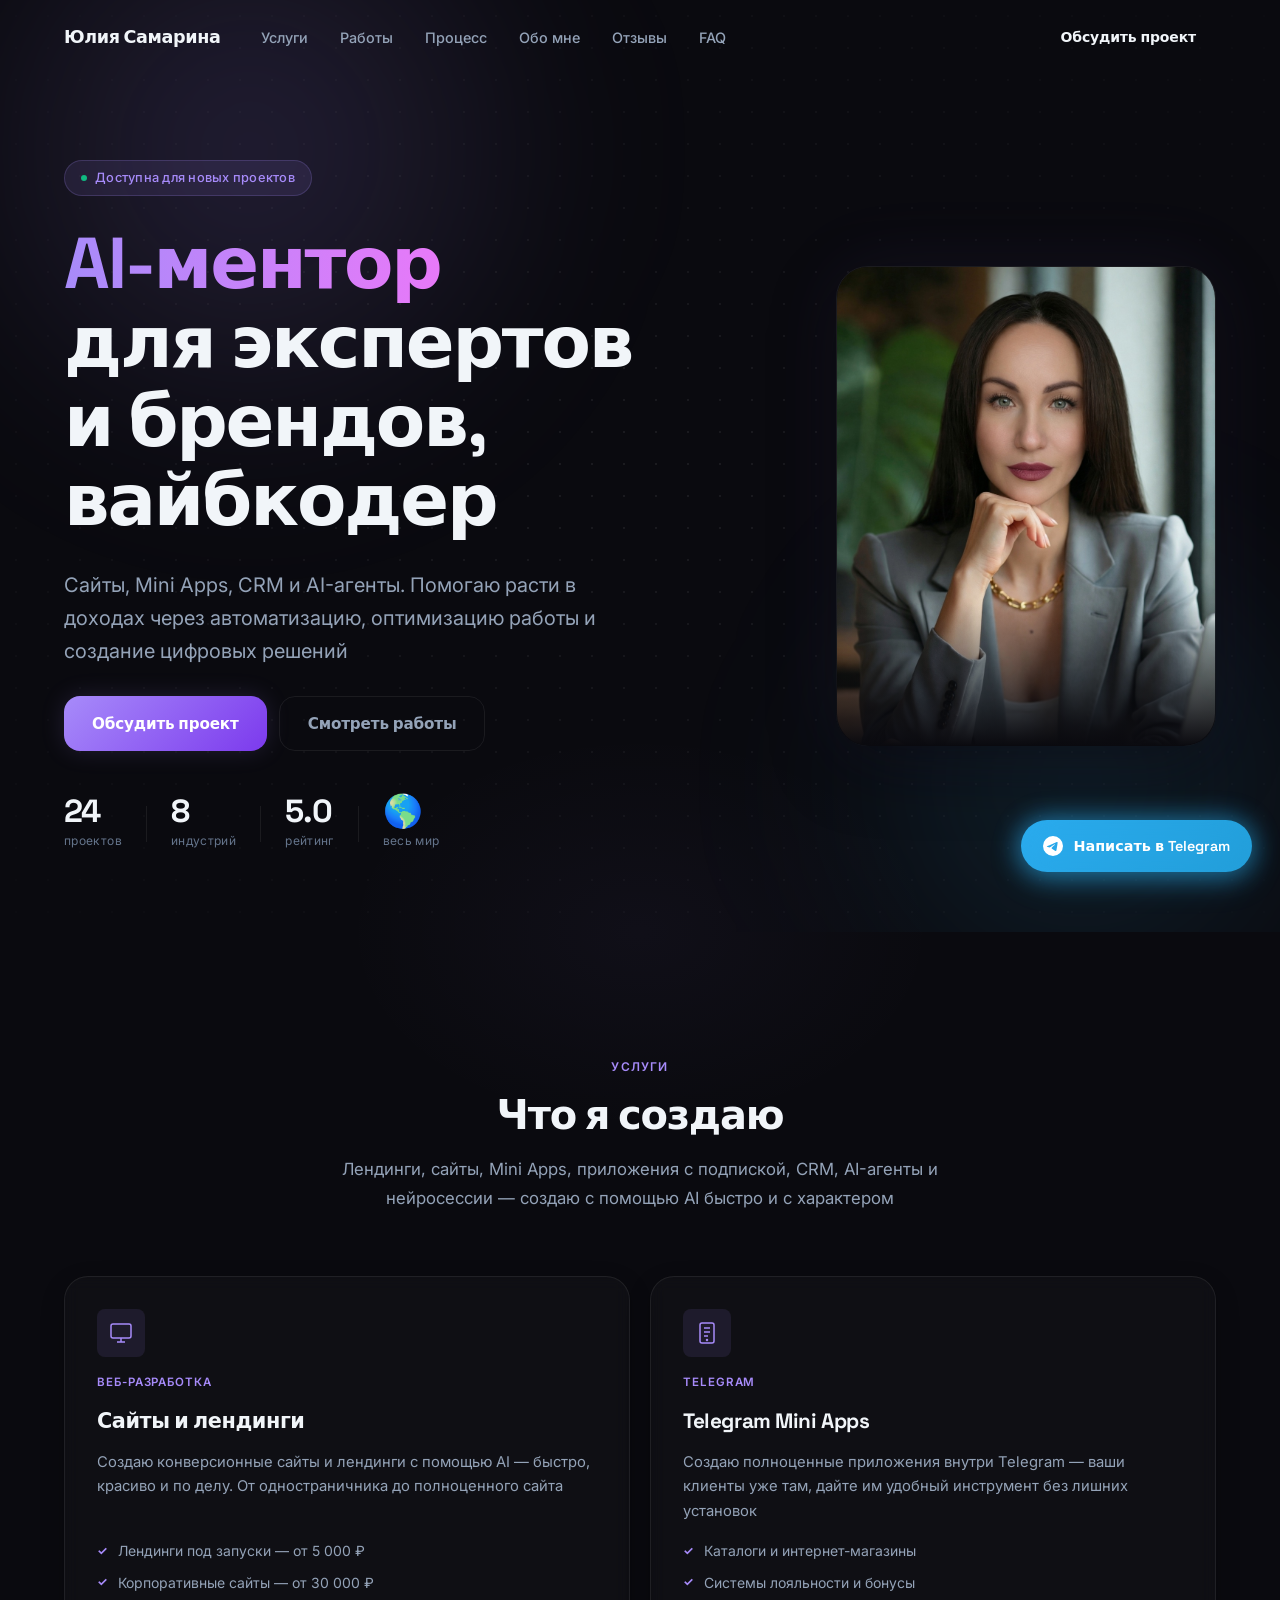
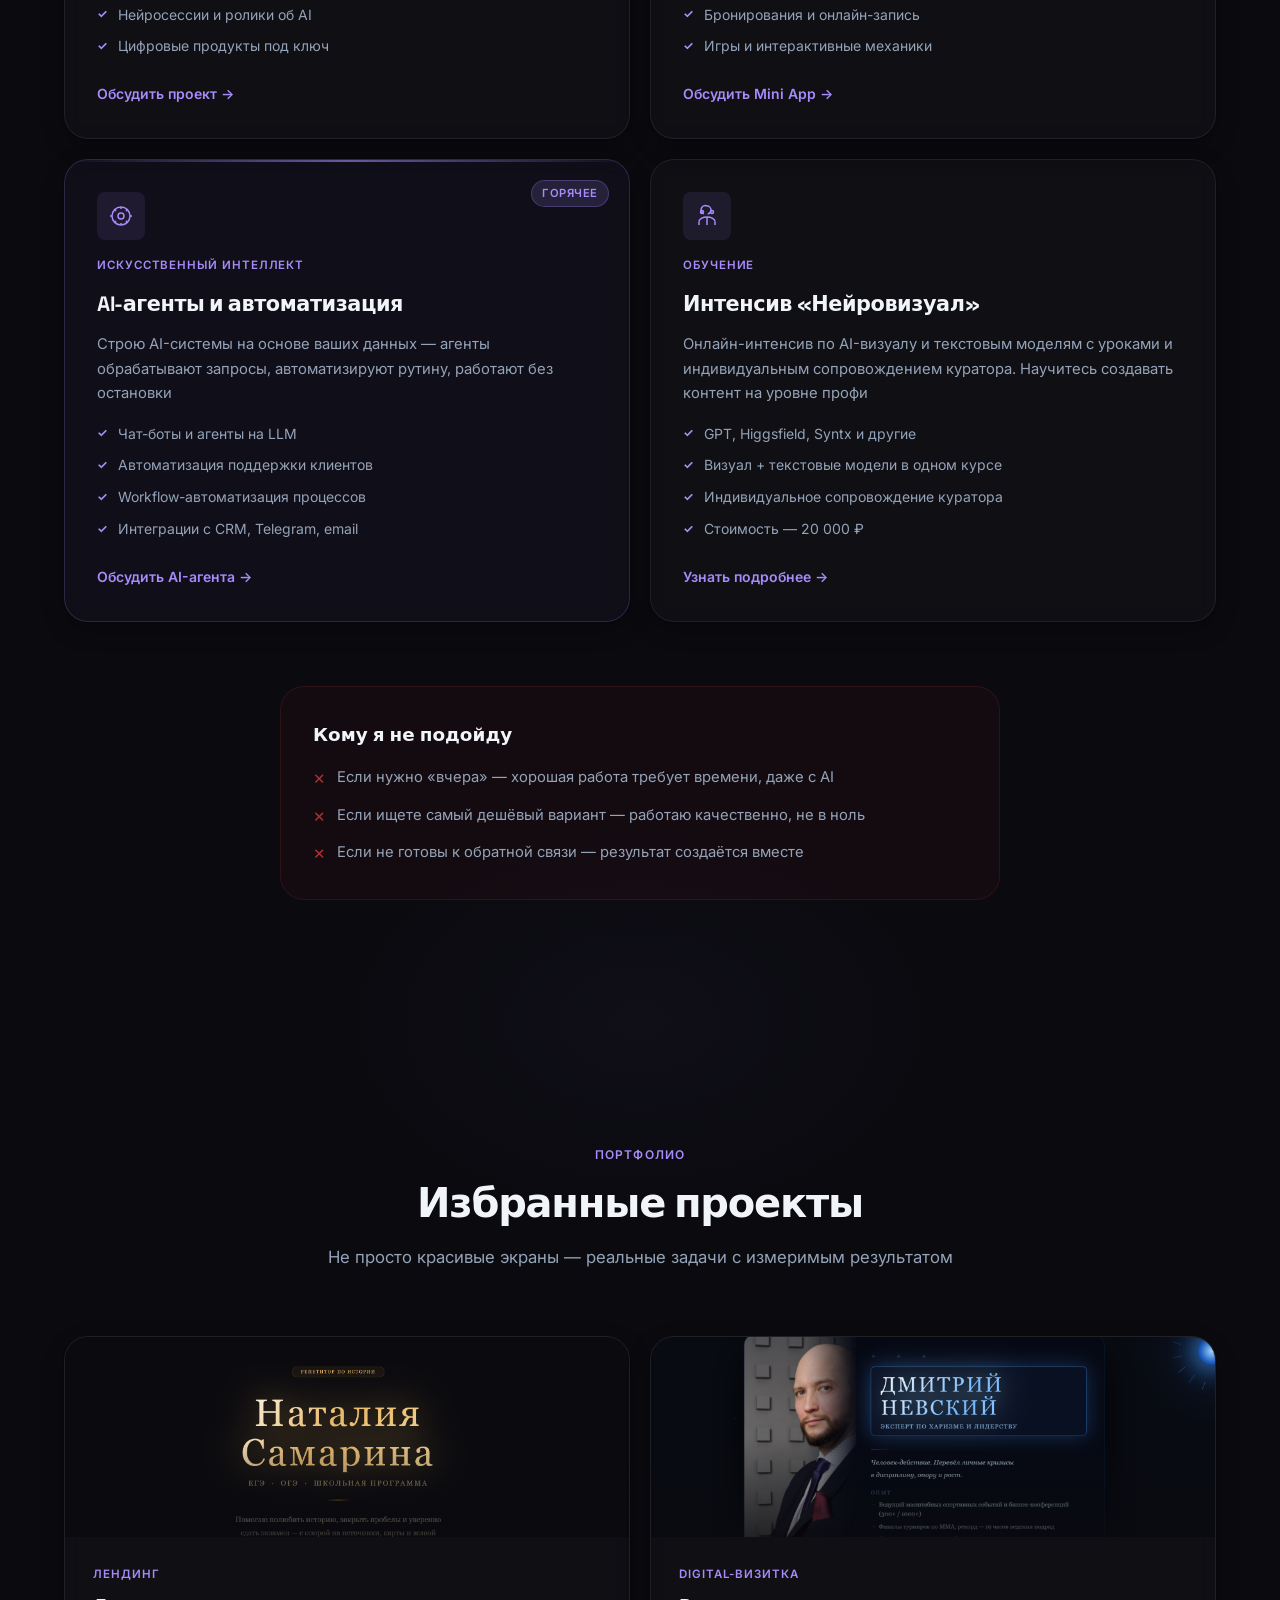
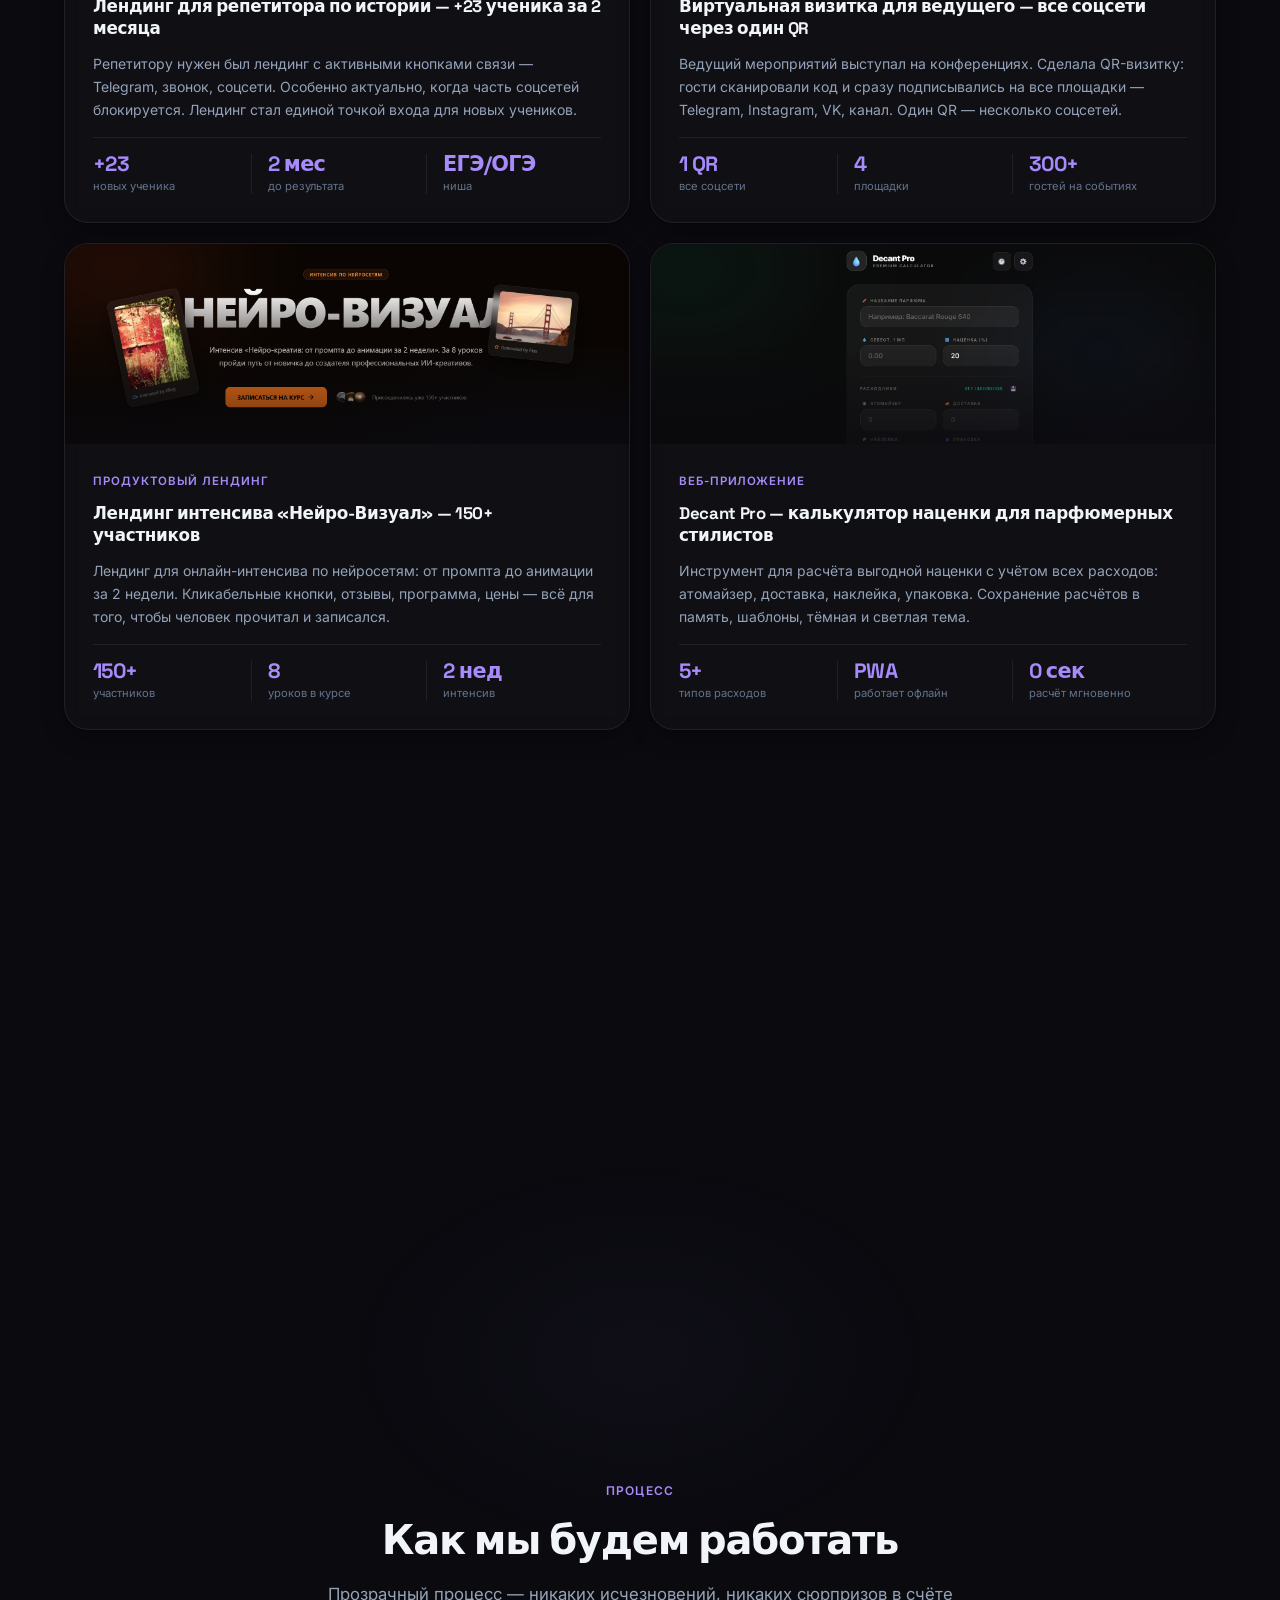
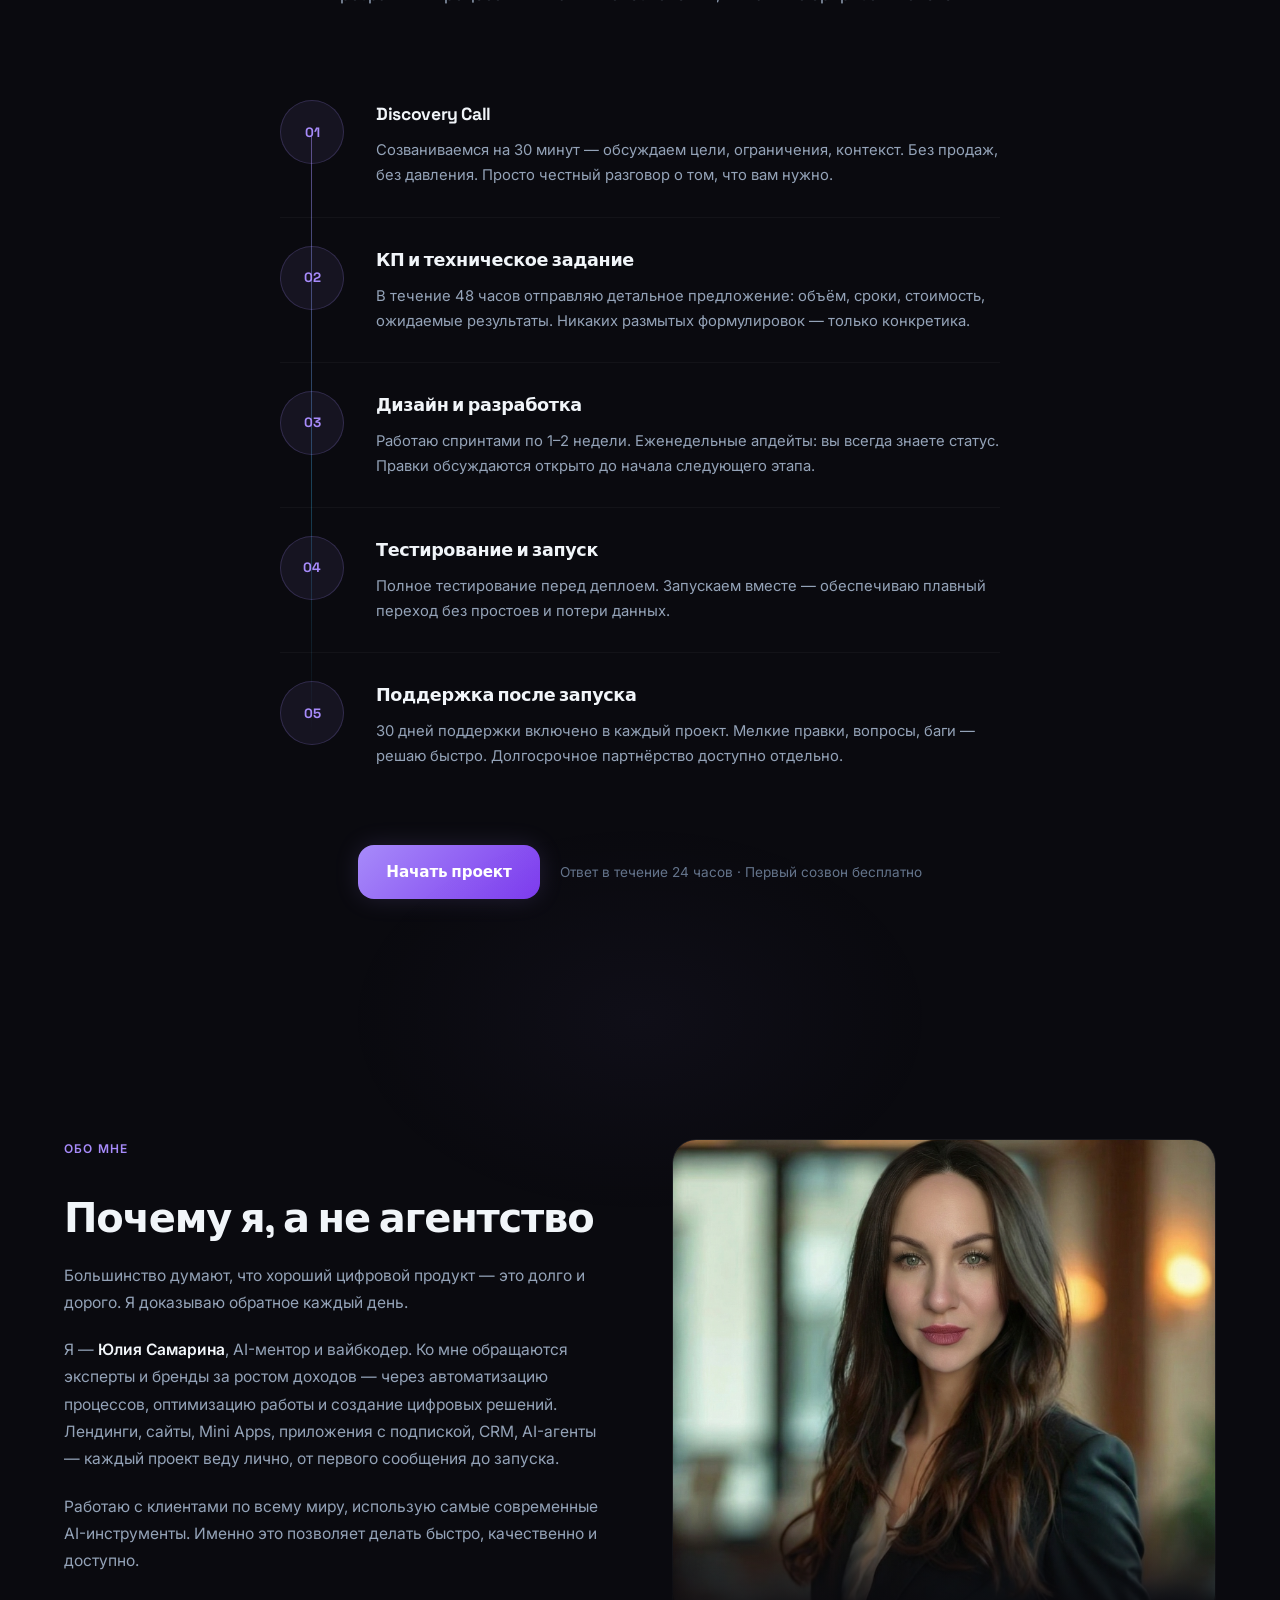
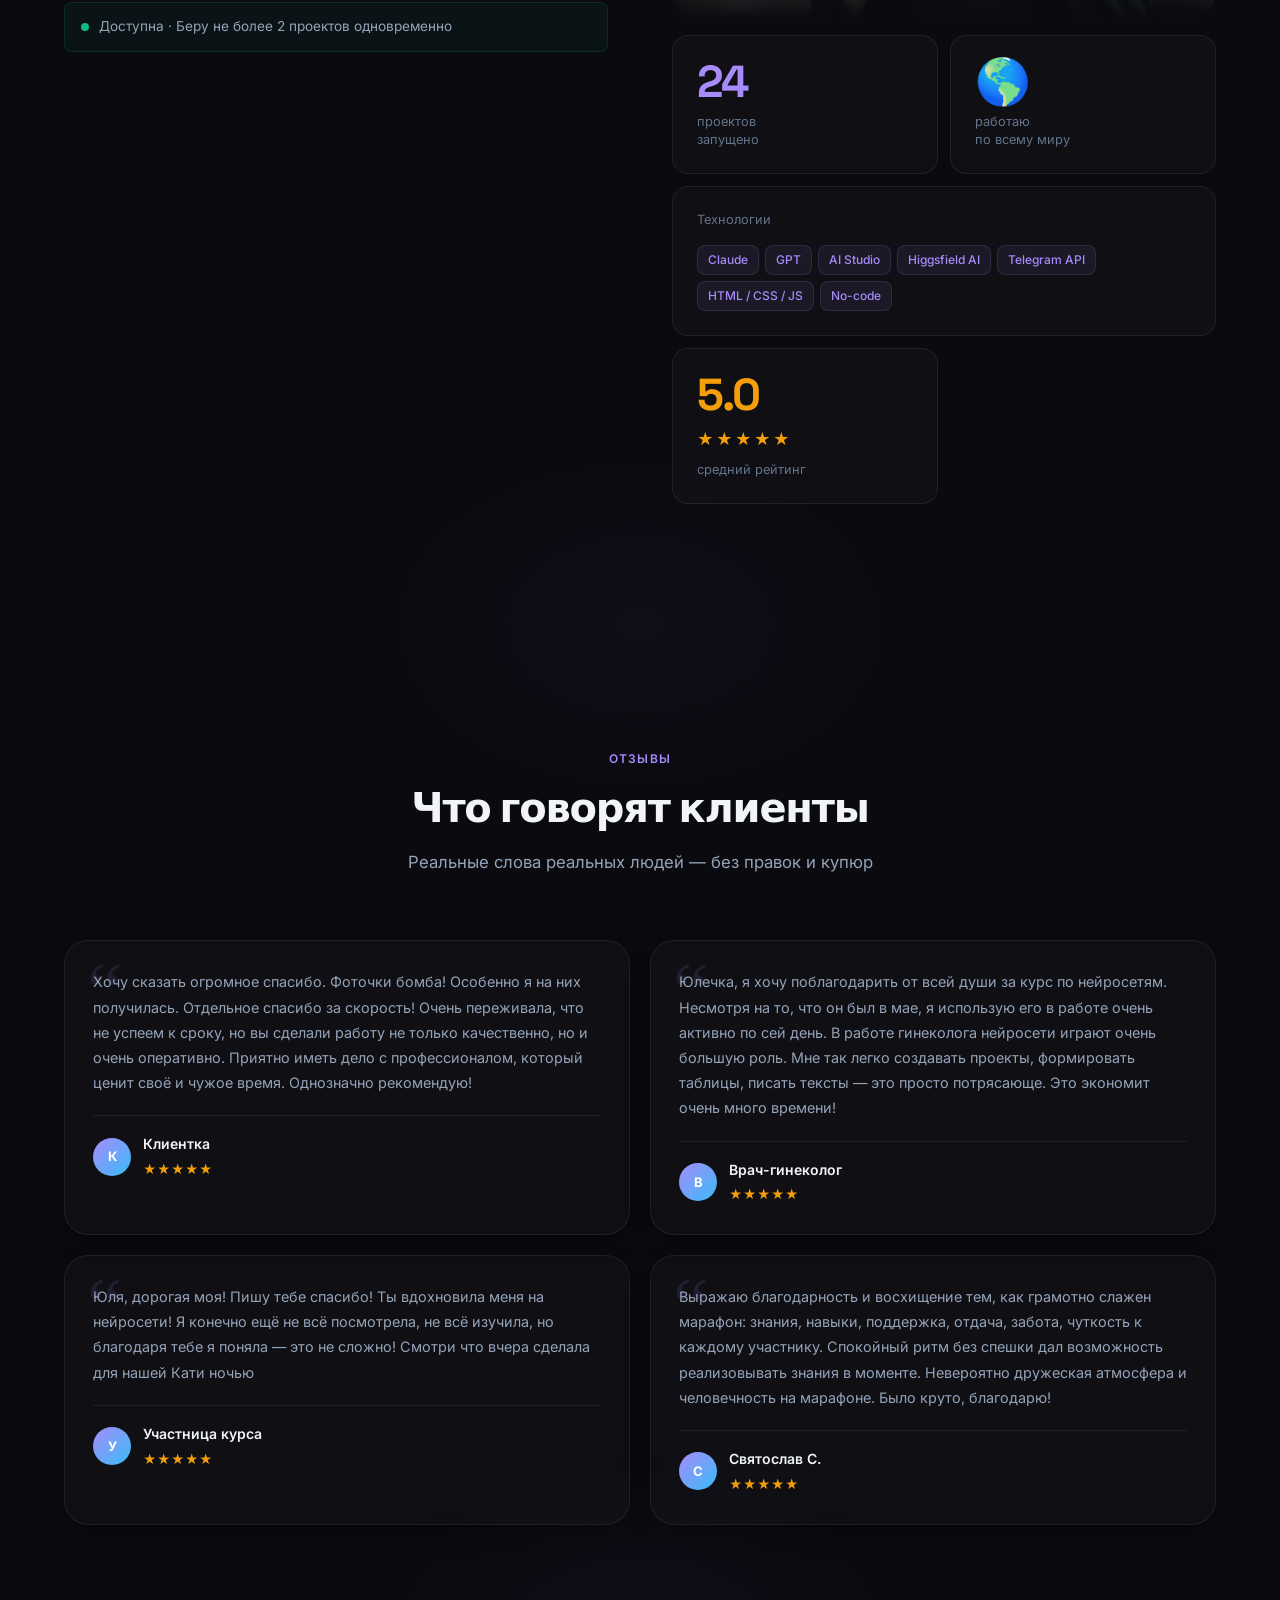
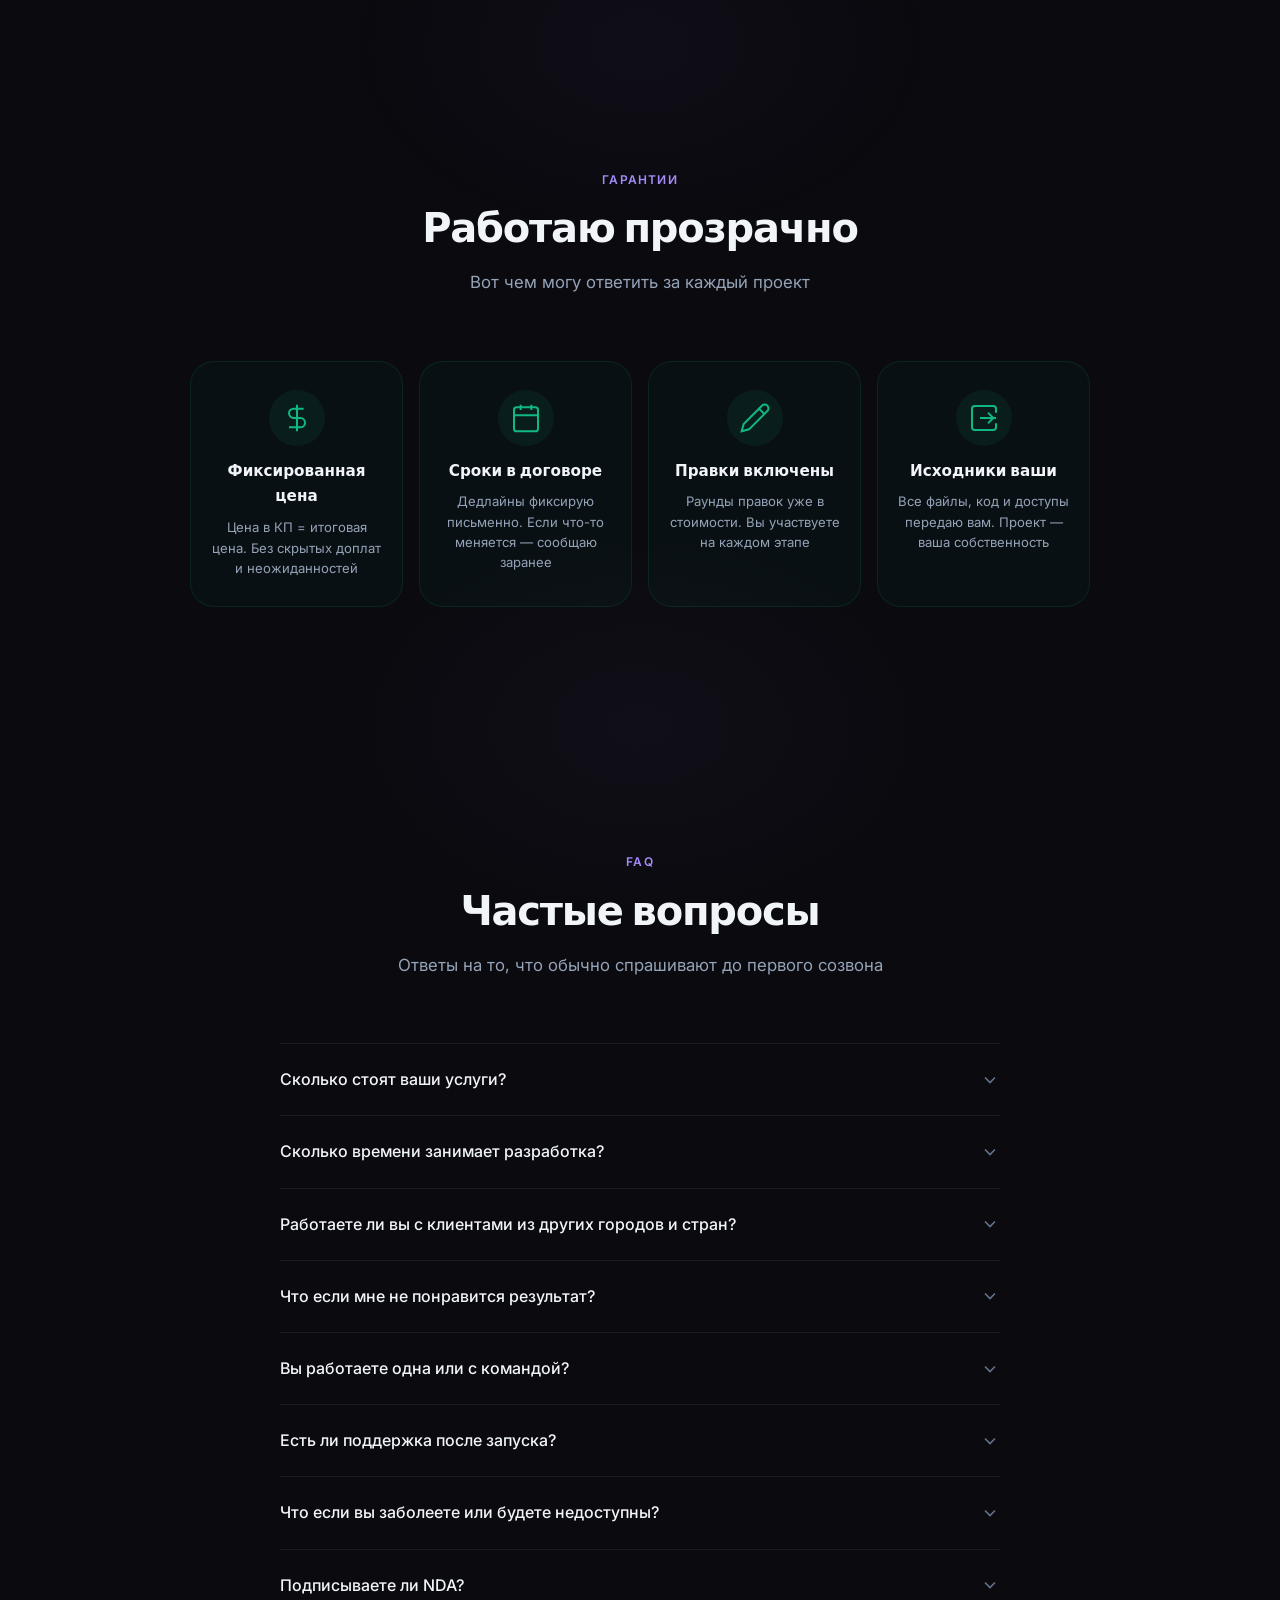
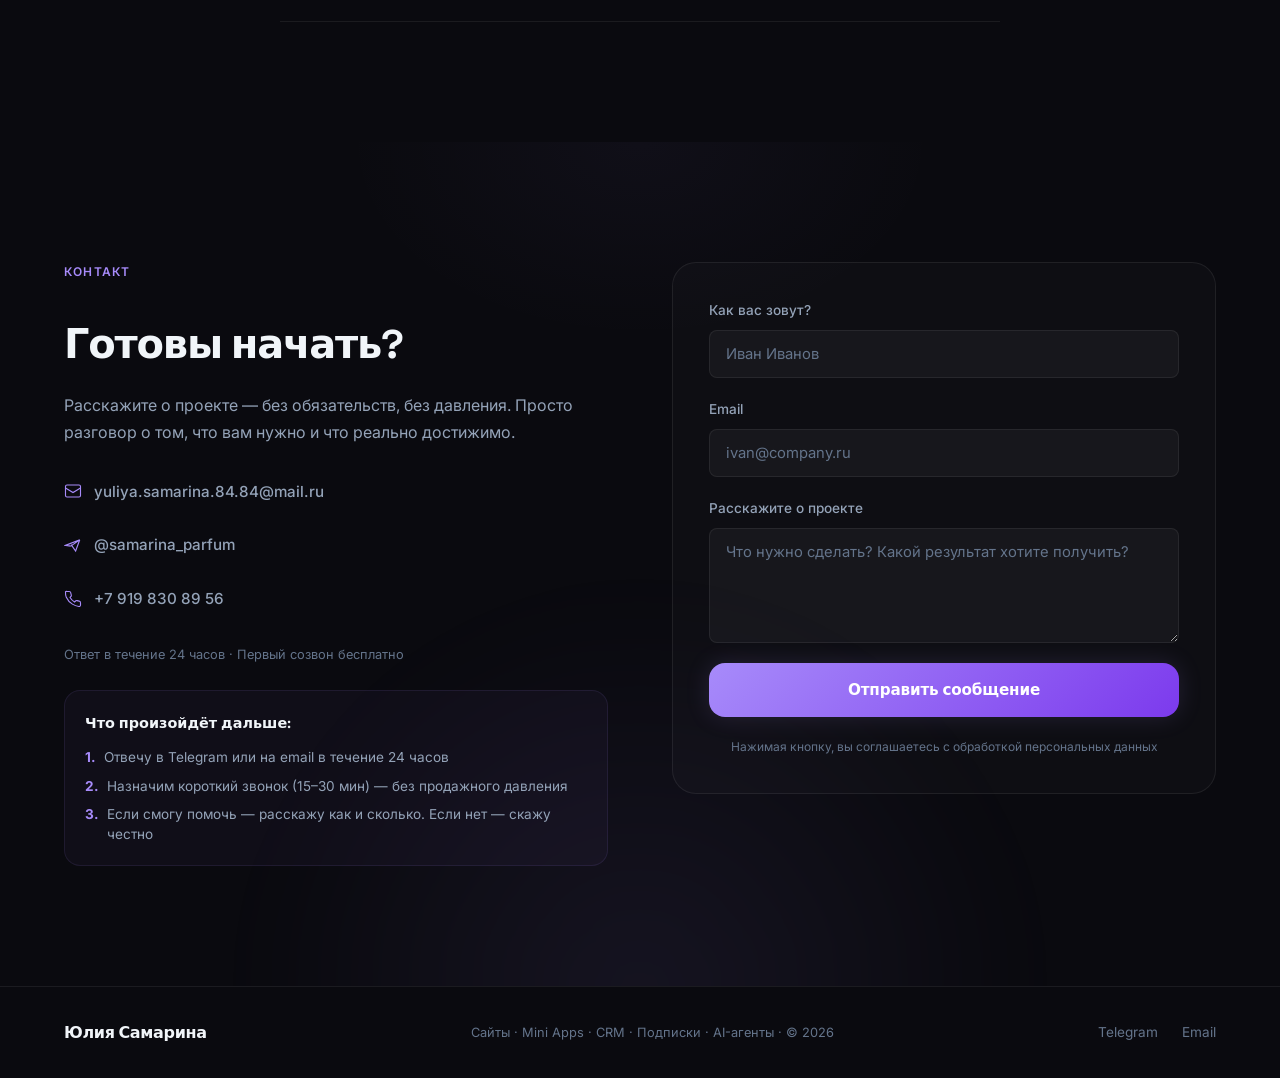
==== index.html @ 9f65e944 "Update tech stack tags: GPT, Higgsfield AI, remove Figma Co-Authored-By: Claude Opus 4.6 <noreply@an" ====
<!DOCTYPE html>
<html lang="ru">
<head>
  <meta charset="UTF-8" />
  <meta name="viewport" content="width=device-width, initial-scale=1.0" />
  <title>Юлия Самарина — AI-ментор для экспертов и брендов | Сайты, Mini Apps, AI-агенты</title>
  <meta name="description" content="AI-ментор для экспертов и брендов, вайбкодер. Лендинги от 5 000 ₽, сайты, Telegram Mini Apps, CRM, AI-агенты. Работаю по всему миру." />

  <!-- Open Graph -->
  <meta property="og:title" content="Юлия Самарина — AI-ментор | Сайты, Mini Apps, AI-агенты" />
  <meta property="og:description" content="Помогаю расти в доходах через автоматизацию, оптимизацию работы и создание цифровых решений. Лендинги от 5 000 ₽." />
  <meta property="og:type" content="website" />
  <meta property="og:locale" content="ru_RU" />
  <meta property="og:image" content="img/hero.jpg" />

  <meta name="theme-color" content="#0A0A0F" />
  <link rel="icon" href="data:image/svg+xml,<svg xmlns='http://www.w3.org/2000/svg' viewBox='0 0 100 100'><text y='.9em' font-size='90'>&#x2B50;</text></svg>" />

  <!-- Fonts -->
  <link rel="preconnect" href="https://fonts.googleapis.com" />
  <link rel="preconnect" href="https://fonts.gstatic.com" crossorigin />
  <link href="https://fonts.googleapis.com/css2?family=Space+Grotesk:wght@400;500;600;700&family=Inter:ital,wght@0,400;0,500;0,600;1,400&display=swap" rel="stylesheet" />

  <!-- FAQ Schema.org -->
  <script type="application/ld+json">
  {
    "@context": "https://schema.org",
    "@type": "FAQPage",
    "mainEntity": [
      {
        "@type": "Question",
        "name": "Сколько стоят ваши услуги?",
        "acceptedAnswer": {
          "@type": "Answer",
          "text": "Лендинги — от 5 000 ₽, сайты — от 30 000 ₽, Telegram Mini Apps — от 40 000 ₽, AI-агенты — от 20 000 ₽. После первого созвона составляю точное КП. Предоплата 50%, остаток при сдаче проекта."
        }
      },
      {
        "@type": "Question",
        "name": "Сколько времени занимает разработка?",
        "acceptedAnswer": {
          "@type": "Answer",
          "text": "Лендинги — 5–9 дней, Telegram Mini Apps — 4–6 недель, AI-агенты — 7–20 дней. Сроки фиксирую в КП и придерживаюсь их."
        }
      },
      {
        "@type": "Question",
        "name": "Работаете ли вы с клиентами из других городов и стран?",
        "acceptedAnswer": {
          "@type": "Answer",
          "text": "Да, работаю полностью удалённо. Среди клиентов — компании из России, Казахстана, ОАЭ и Европы."
        }
      }
    ]
  }
  </script>

<style>
/* ============================================================
   LANDING PAGE — Dark AI Theme (Single-file build)
   ============================================================ */

/* ==================== VARIABLES ==================== */
:root {
  --bg:             #0A0A0F;
  --surface:        #0f1117;
  --surface-2:      #161b27;
  --surface-3:      #1c2333;
  --border:         rgba(255, 255, 255, 0.07);
  --border-accent:  rgba(167, 139, 250, 0.25);

  --accent:         #A78BFA;
  --accent-2:       #38BDF8;
  --accent-glow:    rgba(167, 139, 250, 0.15);
  --accent-2-glow:  rgba(56, 189, 248, 0.12);

  --text:           #F1F5F9;
  --text-muted:     #94A3B8;
  --text-dim:       #64748B;

  --success:        #10B981;
  --warning:        #F59E0B;
  --danger:         #EF4444;

  --radius-sm:      8px;
  --radius:         16px;
  --radius-lg:      24px;
  --radius-xl:      32px;

  --shadow-card:    0 1px 3px rgba(0,0,0,0.3), 0 8px 24px rgba(0,0,0,0.2);
  --shadow-hover:   0 0 0 1px rgba(167,139,250,0.15), 0 24px 48px rgba(0,0,0,0.4);

  --transition:     all 0.3s cubic-bezier(0.4, 0, 0.2, 1);
  --transition-fast: all 0.15s ease;

  --font-head:      'Space Grotesk', system-ui, sans-serif;
  --font-body:      'Inter', system-ui, sans-serif;

  --container:      1200px;
  --section-gap:    120px;
}

/* ==================== RESET ==================== */
*, *::before, *::after { box-sizing: border-box; margin: 0; padding: 0; }
html { scroll-behavior: smooth; font-size: 16px; overflow-x: hidden; }
body {
  background: var(--bg);
  color: var(--text);
  font-family: var(--font-body);
  font-size: 1rem;
  line-height: 1.7;
  overflow-x: hidden;
  -webkit-font-smoothing: antialiased;
  cursor: none;
}
img, svg { display: block; max-width: 100%; }
a { color: inherit; text-decoration: none; }
button { cursor: none; background: none; border: none; font: inherit; }
ul { list-style: none; }
input, textarea, button { font-family: var(--font-body); }

/* ==================== CUSTOM CURSOR ==================== */
.cursor-dot,
.cursor-outline {
  position: fixed;
  top: 0; left: 0;
  pointer-events: none;
  z-index: 9999;
  border-radius: 50%;
  transform: translate(-50%, -50%);
  transition-property: opacity, transform, border-color;
  transition-duration: 0.2s;
}
.cursor-dot {
  width: 6px; height: 6px;
  background: var(--accent);
}
.cursor-outline {
  width: 36px; height: 36px;
  border: 1.5px solid rgba(167, 139, 250, 0.5);
  transition-duration: 0.08s;
}
body:not(:hover) .cursor-dot,
body:not(:hover) .cursor-outline { opacity: 0; }

/* ==================== UTILITIES ==================== */
.container {
  width: 100%;
  max-width: var(--container);
  margin-inline: auto;
  padding-inline: 24px;
}

.gradient-text {
  background: linear-gradient(270deg, var(--accent), var(--accent-2), #E879F9, var(--accent));
  background-size: 300% 300%;
  -webkit-background-clip: text;
  -webkit-text-fill-color: transparent;
  background-clip: text;
  animation: gradientShift 6s ease infinite;
}
@keyframes gradientShift {
  0%   { background-position: 0% 50%; }
  50%  { background-position: 100% 50%; }
  100% { background-position: 0% 50%; }
}

/* ==================== BUTTONS ==================== */
.btn {
  display: inline-flex;
  align-items: center;
  gap: 8px;
  padding: 14px 28px;
  border-radius: var(--radius);
  font-family: var(--font-head);
  font-weight: 600;
  font-size: 0.95rem;
  letter-spacing: -0.01em;
  transition: var(--transition);
  white-space: nowrap;
  position: relative;
  overflow: hidden;
}
.btn::after {
  content: '';
  position: absolute;
  inset: 0;
  border-radius: inherit;
  opacity: 0;
  transition: opacity 0.2s;
  background: rgba(255,255,255,0.06);
}
.btn:hover::after { opacity: 1; }

.btn--primary {
  background: linear-gradient(135deg, var(--accent), #7C3AED, var(--accent-2));
  background-size: 200% 200%;
  color: #fff;
  box-shadow: 0 0 24px var(--accent-glow);
  animation: btnGlow 4s ease infinite;
}
@keyframes btnGlow {
  0%, 100% { background-position: 0% 50%; box-shadow: 0 0 24px var(--accent-glow); }
  50%      { background-position: 100% 50%; box-shadow: 0 0 32px rgba(56,189,248,0.25); }
}
.btn--primary:hover {
  box-shadow: 0 0 48px rgba(167,139,250,0.45), 0 0 80px rgba(56,189,248,0.15);
  transform: translateY(-2px) scale(1.02);
  filter: brightness(1.1);
}
.btn--primary:active { transform: scale(0.97); filter: brightness(0.95); }

.btn--ghost {
  background: transparent;
  color: var(--text-muted);
  border: 1px solid var(--border);
}
.btn--ghost:hover {
  border-color: rgba(167,139,250,0.5);
  color: var(--text);
  background: rgba(167,139,250,0.08);
  box-shadow: 0 0 24px rgba(167,139,250,0.1);
  transform: translateY(-1px);
}

.btn--sm {
  padding: 10px 20px;
  font-size: 0.875rem;
  border-radius: var(--radius-sm);
}

.btn--full { width: 100%; justify-content: center; }

/* ==================== BADGE ==================== */
.badge {
  display: inline-flex;
  align-items: center;
  gap: 8px;
  padding: 6px 16px;
  border-radius: 999px;
  font-size: 0.8rem;
  font-weight: 500;
  letter-spacing: 0.02em;
  color: var(--accent);
  background: rgba(167,139,250,0.1);
  border: 1px solid rgba(167,139,250,0.2);
}
.badge__dot {
  width: 6px; height: 6px;
  border-radius: 50%;
  background: var(--success);
  animation: pulse 2s infinite;
}

/* ==================== SECTION BASE ==================== */
.section { padding: var(--section-gap) 0; position: relative; }

.section-head {
  text-align: center;
  max-width: 640px;
  margin: 0 auto 64px;
}

.section-tag {
  display: inline-block;
  font-size: 0.75rem;
  font-weight: 600;
  letter-spacing: 0.1em;
  text-transform: uppercase;
  color: var(--accent);
  margin-bottom: 16px;
}

.section-title {
  font-family: var(--font-head);
  font-size: clamp(1.75rem, 4vw, 2.5rem);
  font-weight: 700;
  letter-spacing: -0.03em;
  line-height: 1.15;
  margin-bottom: 16px;
}

.section-desc {
  color: var(--text-muted);
  font-size: 1.05rem;
  line-height: 1.7;
}

/* ==================== GLASS CARD ==================== */
.card {
  background: rgba(255, 255, 255, 0.025);
  border: 1px solid var(--border);
  border-radius: var(--radius-lg);
  backdrop-filter: blur(8px);
  -webkit-backdrop-filter: blur(8px);
  transition: var(--transition);
  box-shadow: var(--shadow-card);
}
.card:hover {
  border-color: var(--border-accent);
  box-shadow: var(--shadow-hover), 0 0 40px rgba(167,139,250,0.06);
  transform: translateY(-6px);
}

/* ==================== NAV ==================== */
.nav {
  position: fixed;
  top: 0; left: 0; right: 0;
  z-index: 100;
  padding: 16px 0;
  transition: var(--transition);
}
.nav.scrolled {
  background: rgba(10, 10, 15, 0.85);
  backdrop-filter: blur(16px);
  -webkit-backdrop-filter: blur(16px);
  border-bottom: 1px solid var(--border);
  padding: 12px 0;
}
.nav__inner {
  display: flex;
  align-items: center;
  gap: 40px;
}
.nav__logo {
  font-family: var(--font-head);
  font-size: 1.1rem;
  font-weight: 700;
  letter-spacing: -0.02em;
  color: var(--text);
  flex-shrink: 0;
}
.nav__links {
  display: flex;
  align-items: center;
  gap: 32px;
  flex: 1;
}
.nav__links a {
  font-size: 0.9rem;
  font-weight: 500;
  color: var(--text-muted);
  transition: var(--transition-fast);
  position: relative;
}
.nav__links a::after {
  content: '';
  position: absolute;
  bottom: -2px; left: 0; right: 0;
  height: 1px;
  background: var(--accent);
  transform: scaleX(0);
  transform-origin: left;
  transition: transform 0.25s ease;
}
.nav__links a:hover { color: var(--text); }
.nav__links a:hover::after { transform: scaleX(1); }
.nav__cta { margin-left: auto; }
.nav__burger {
  display: none;
  flex-direction: column;
  gap: 5px;
  padding: 10px;
  margin-left: auto;
  min-width: 44px;
  min-height: 44px;
  align-items: center;
  justify-content: center;
}
.nav__burger span {
  display: block;
  width: 22px; height: 1.5px;
  background: var(--text-muted);
  border-radius: 2px;
  transition: var(--transition);
}

/* ==================== HERO ==================== */
.hero {
  position: relative;
  min-height: 100vh;
  display: flex;
  align-items: center;
  overflow: hidden;
  padding-top: 80px;
}
.hero__dots {
  position: absolute;
  inset: 0;
  background-image: radial-gradient(circle, rgba(255,255,255,0.07) 1px, transparent 1px);
  background-size: 32px 32px;
  -webkit-mask-image: radial-gradient(ellipse 80% 80% at 50% 50%, black 0%, transparent 100%);
  mask-image: radial-gradient(ellipse 80% 80% at 50% 50%, black 0%, transparent 100%);
  pointer-events: none;
}
.hero__orb {
  position: absolute;
  border-radius: 50%;
  pointer-events: none;
  filter: blur(80px);
}
.hero__orb--1 {
  width: 700px; height: 700px;
  top: -200px; left: -100px;
  background: radial-gradient(circle, rgba(167,139,250,0.18) 0%, transparent 70%);
  animation: orbFloat1 18s ease-in-out infinite;
}
.hero__orb--2 {
  width: 600px; height: 600px;
  bottom: -150px; right: -100px;
  background: radial-gradient(circle, rgba(56,189,248,0.14) 0%, transparent 70%);
  animation: orbFloat2 22s ease-in-out infinite;
}
.hero__inner {
  display: flex;
  align-items: center;
  gap: 48px;
  position: relative;
  z-index: 1;
  padding: 80px 24px;
  max-width: var(--container);
}
.hero__content {
  display: flex;
  flex-direction: column;
  align-items: flex-start;
  gap: 28px;
  flex: 1;
  min-width: 0;
}
.hero__photo {
  flex-shrink: 0;
  width: 380px;
  position: relative;
  transition: transform 0.15s ease;
  will-change: transform;
}
.hero__photo img {
  width: 100%;
  height: 480px;
  object-fit: cover;
  object-position: top center;
  border-radius: var(--radius-xl);
  border: 1px solid var(--border);
  box-shadow: 0 24px 64px rgba(0, 0, 0, 0.4),
              0 0 80px rgba(167, 139, 250, 0.08);
  transition: transform 0.6s cubic-bezier(0.23, 1, 0.32, 1),
              box-shadow 0.6s ease;
}
.hero__photo:hover img {
  transform: scale(1.03) translateY(-4px);
  box-shadow: 0 32px 80px rgba(0, 0, 0, 0.5),
              0 0 120px rgba(167, 139, 250, 0.15);
}
.hero__photo::after {
  content: '';
  position: absolute;
  inset: 0;
  border-radius: var(--radius-xl);
  background: linear-gradient(to top, var(--bg) 0%, transparent 30%);
  pointer-events: none;
}

.hero__title {
  font-family: var(--font-head);
  font-size: clamp(2.5rem, 6vw, 4.5rem);
  font-weight: 700;
  line-height: 1.1;
  letter-spacing: -0.03em;
  max-width: 700px;
}

.hero__subtitle {
  font-size: clamp(1rem, 2.5vw, 1.25rem);
  color: var(--text-muted);
  max-width: 560px;
  line-height: 1.65;
}

.hero__actions {
  display: flex;
  gap: 12px;
  flex-wrap: wrap;
}

.hero__stats {
  display: flex;
  align-items: center;
  gap: 24px;
  padding-top: 16px;
  flex-wrap: wrap;
}
.hero__stat {
  display: flex;
  flex-direction: column;
  align-items: flex-start;
}
.hero__stat-num {
  font-family: var(--font-head);
  font-size: 2rem;
  font-weight: 700;
  line-height: 1;
  letter-spacing: -0.03em;
  color: var(--text);
}
.hero__stat-label {
  font-size: 0.75rem;
  color: var(--text-dim);
  letter-spacing: 0.03em;
  margin-top: 4px;
}
.hero__stat-sep {
  width: 1px;
  height: 36px;
  background: var(--border);
  flex-shrink: 0;
}

/* ==================== SERVICES ==================== */
.services-grid {
  display: grid;
  grid-template-columns: repeat(2, 1fr);
  gap: 20px;
}
.service-card {
  padding: 32px;
  display: flex;
  flex-direction: column;
  gap: 16px;
  position: relative;
  overflow: hidden;
}
.service-card::before {
  content: '';
  position: absolute;
  top: 0; left: 0; right: 0;
  height: 2px;
  background: linear-gradient(90deg, transparent, var(--accent), transparent);
  opacity: 0;
  transition: opacity 0.3s;
}
.service-card:hover::before { opacity: 1; }

.service-card--featured {
  border-color: rgba(167,139,250,0.2);
  background: rgba(167,139,250,0.04);
}
.service-card--featured::before { opacity: 0.6; }

.service-card__badge {
  position: absolute;
  top: 20px; right: 20px;
  padding: 3px 10px;
  border-radius: 999px;
  font-size: 0.7rem;
  font-weight: 600;
  letter-spacing: 0.05em;
  text-transform: uppercase;
  background: rgba(167,139,250,0.15);
  color: var(--accent);
  border: 1px solid rgba(167,139,250,0.25);
}
.service-card__icon {
  width: 48px; height: 48px;
  display: flex;
  align-items: center;
  justify-content: center;
  border-radius: var(--radius-sm);
  background: rgba(167,139,250,0.1);
  color: var(--accent);
  flex-shrink: 0;
}
.service-card__icon svg { width: 24px; height: 24px; }
.service-card:hover .service-card__icon {
  background: rgba(167,139,250,0.2);
  box-shadow: 0 0 20px rgba(167,139,250,0.15);
  transform: scale(1.1);
  transition: var(--transition);
}

.service-card__tag {
  font-size: 0.72rem;
  font-weight: 600;
  letter-spacing: 0.08em;
  text-transform: uppercase;
  color: var(--accent);
}
.service-card__title {
  font-family: var(--font-head);
  font-size: 1.3rem;
  font-weight: 700;
  letter-spacing: -0.02em;
  line-height: 1.2;
}
.service-card__desc {
  color: var(--text-muted);
  font-size: 0.925rem;
  line-height: 1.65;
  flex: 1;
}
.service-card__list {
  display: flex;
  flex-direction: column;
  gap: 8px;
}
.service-card__list li {
  display: flex;
  align-items: center;
  gap: 10px;
  font-size: 0.875rem;
  color: var(--text-muted);
}
.service-card__list li::before {
  content: '\2713';
  color: var(--accent);
  font-size: 0.75rem;
  font-weight: 700;
  flex-shrink: 0;
}
.service-card__cta {
  font-size: 0.875rem;
  font-weight: 600;
  color: var(--accent);
  transition: gap 0.2s ease;
  display: inline-flex;
  align-items: center;
  gap: 4px;
  margin-top: 8px;
}
.service-card__cta:hover { gap: 8px; }

/* ==================== NOT FOR ==================== */
.not-for {
  max-width: 720px;
  margin: 64px auto 0;
  padding: 32px;
  border-radius: var(--radius-lg);
  background: rgba(239, 68, 68, 0.04);
  border: 1px solid rgba(239, 68, 68, 0.12);
}
.not-for__title {
  font-family: var(--font-head);
  font-size: 1.15rem;
  font-weight: 700;
  margin-bottom: 16px;
  color: var(--text);
}
.not-for__list {
  display: flex;
  flex-direction: column;
  gap: 12px;
}
.not-for__list li {
  display: flex;
  align-items: flex-start;
  gap: 12px;
  font-size: 0.925rem;
  color: var(--text-muted);
  line-height: 1.6;
}
.not-for__list li::before {
  content: '\2715';
  color: rgba(239, 68, 68, 0.7);
  font-weight: 700;
  flex-shrink: 0;
  margin-top: 2px;
}

/* ==================== WORK / PORTFOLIO ==================== */
.work-grid {
  display: grid;
  grid-template-columns: repeat(2, 1fr);
  gap: 20px;
}
.work-card {
  padding: 0;
  overflow: hidden;
  display: flex;
  flex-direction: column;
}
.work-card__thumb {
  height: 200px;
  display: flex;
  align-items: center;
  justify-content: center;
  flex-shrink: 0;
  position: relative;
  overflow: hidden;
}
.work-card__thumb img {
  width: 100%;
  height: 100%;
  object-fit: cover;
  object-position: top center;
  transition: transform 0.4s ease;
}
.work-card:hover .work-card__thumb img {
  transform: scale(1.05);
}
.work-card__thumb span {
  font-family: var(--font-head);
  font-size: 2rem;
  font-weight: 700;
  letter-spacing: 0.1em;
  color: rgba(255,255,255,0.25);
  position: relative;
  z-index: 2;
}
.work-card__thumb--accent {
  background: linear-gradient(135deg, #0C4A6E 0%, #0369A1 50%, #38BDF8 100%);
}
.work-card__thumb--accent2 {
  background: linear-gradient(135deg, #1E1B4B 0%, #4C1D95 50%, #7C3AED 100%);
}
.work-card__thumb::after {
  content: '';
  position: absolute;
  inset: 0;
  background: linear-gradient(to bottom, transparent 50%, rgba(10,10,15,0.7));
  z-index: 1;
}
.work-card__body {
  padding: 28px;
  display: flex;
  flex-direction: column;
  gap: 12px;
  flex: 1;
}
.work-card__tag {
  font-size: 0.72rem;
  font-weight: 600;
  letter-spacing: 0.08em;
  text-transform: uppercase;
  color: var(--accent);
}
.work-card__title {
  font-family: var(--font-head);
  font-size: 1.05rem;
  font-weight: 700;
  letter-spacing: -0.02em;
  line-height: 1.3;
}
.work-card__desc {
  color: var(--text-muted);
  font-size: 0.875rem;
  line-height: 1.65;
  flex: 1;
}
.work-card__metrics {
  display: flex;
  gap: 0;
  border-top: 1px solid var(--border);
  padding-top: 16px;
  margin-top: 4px;
}
.metric {
  flex: 1;
  display: flex;
  flex-direction: column;
  gap: 4px;
  padding-right: 16px;
}
.metric:not(:last-child) {
  border-right: 1px solid var(--border);
  margin-right: 16px;
}
.metric__num {
  font-family: var(--font-head);
  font-size: 1.3rem;
  font-weight: 700;
  letter-spacing: -0.03em;
  color: var(--accent);
  line-height: 1;
}
.metric__label {
  font-size: 0.7rem;
  color: var(--text-dim);
  line-height: 1.3;
}

/* ==================== PROCESS ==================== */
.process-list {
  max-width: 720px;
  margin: 0 auto;
  position: relative;
  display: flex;
  flex-direction: column;
}
.process-list::before {
  content: '';
  position: absolute;
  left: 31px;
  top: 64px;
  bottom: 64px;
  width: 1px;
  background: linear-gradient(to bottom,
    rgba(167,139,250,0.5) 0%,
    rgba(56,189,248,0.3) 60%,
    transparent 100%
  );
}
.process-step {
  display: flex;
  gap: 32px;
  align-items: flex-start;
  padding: 28px 0;
}
.process-step:not(:last-child) {
  border-bottom: 1px solid rgba(255,255,255,0.04);
}
.process-step__num {
  display: flex;
  align-items: center;
  justify-content: center;
  width: 64px; height: 64px;
  border-radius: 50%;
  font-family: var(--font-head);
  font-size: 0.85rem;
  font-weight: 700;
  color: var(--accent);
  background: rgba(167,139,250,0.08);
  border: 1px solid rgba(167,139,250,0.2);
  flex-shrink: 0;
  position: relative;
  z-index: 1;
  transition: var(--transition);
}
.process-step:hover .process-step__num {
  background: rgba(167,139,250,0.15);
  border-color: rgba(167,139,250,0.4);
  box-shadow: 0 0 24px rgba(167,139,250,0.2);
  transform: scale(1.08);
}
.process-step__body h3 {
  font-family: var(--font-head);
  font-size: 1.1rem;
  font-weight: 700;
  letter-spacing: -0.02em;
  margin-bottom: 8px;
}
.process-step__body p {
  color: var(--text-muted);
  font-size: 0.925rem;
  line-height: 1.7;
}
.process-cta {
  display: flex;
  align-items: center;
  gap: 20px;
  justify-content: center;
  margin-top: 48px;
  flex-wrap: wrap;
}
.process-cta__note {
  font-size: 0.85rem;
  color: var(--text-dim);
}

/* ==================== GUARANTEE ==================== */
.guarantee-grid {
  display: grid;
  grid-template-columns: repeat(4, 1fr);
  gap: 16px;
  max-width: 900px;
  margin: 0 auto;
}
.guarantee-card {
  text-align: center;
  padding: 28px 20px;
  border-radius: var(--radius-lg);
  background: rgba(16, 185, 129, 0.04);
  border: 1px solid rgba(16, 185, 129, 0.12);
  transition: var(--transition);
}
.guarantee-card:hover {
  border-color: rgba(16, 185, 129, 0.35);
  transform: translateY(-4px);
  box-shadow: 0 8px 32px rgba(16, 185, 129, 0.08);
}
.guarantee-card:hover .guarantee-card__icon {
  background: rgba(16, 185, 129, 0.15);
  box-shadow: 0 0 20px rgba(16, 185, 129, 0.12);
  transform: scale(1.1);
  transition: var(--transition);
}
.guarantee-card__icon {
  margin-bottom: 12px;
  display: flex;
  align-items: center;
  justify-content: center;
  width: 56px; height: 56px;
  border-radius: 50%;
  background: rgba(16, 185, 129, 0.08);
  margin-inline: auto;
}
.guarantee-card__title {
  font-family: var(--font-head);
  font-size: 0.95rem;
  font-weight: 700;
  margin-bottom: 8px;
  color: var(--text);
}
.guarantee-card__desc {
  font-size: 0.82rem;
  color: var(--text-muted);
  line-height: 1.55;
}

/* ==================== ABOUT ==================== */
.about-grid {
  display: grid;
  grid-template-columns: 1fr 1fr;
  gap: 64px;
  align-items: start;
}
.about-text {
  display: flex;
  flex-direction: column;
  gap: 20px;
}
.about-text .section-title { margin-bottom: 0; }
.about-text p {
  color: var(--text-muted);
  font-size: 0.975rem;
  line-height: 1.75;
}
.about-text strong { color: var(--text); font-weight: 600; }
.about-availability {
  display: flex;
  align-items: center;
  gap: 10px;
  padding: 12px 16px;
  border-radius: var(--radius-sm);
  background: rgba(16, 185, 129, 0.06);
  border: 1px solid rgba(16, 185, 129, 0.15);
  font-size: 0.85rem;
  color: var(--text-muted);
  margin-top: 8px;
}
.status-dot {
  width: 8px; height: 8px;
  border-radius: 50%;
  background: var(--success);
  flex-shrink: 0;
  animation: pulse 2.5s infinite;
}

/* About Photo */
.about-photo {
  position: relative;
  border-radius: var(--radius-lg);
  overflow: hidden;
  margin-bottom: 16px;
}
.about-photo img {
  width: 100%;
  height: 480px;
  object-fit: cover;
  object-position: center 20%;
  border-radius: var(--radius-lg);
  border: 1px solid var(--border);
}
.about-photo::after {
  content: '';
  position: absolute;
  inset: 0;
  border-radius: var(--radius-lg);
  background: linear-gradient(to top, var(--bg) 0%, transparent 25%);
  pointer-events: none;
}

/* Bento Grid */
.bento-grid {
  display: grid;
  grid-template-columns: 1fr 1fr;
  gap: 12px;
}
.bento-card {
  border-radius: var(--radius);
  padding: 24px;
  display: flex;
  flex-direction: column;
  gap: 8px;
  background: rgba(255,255,255,0.025);
  border: 1px solid var(--border);
  transition: var(--transition);
}
.bento-card:hover {
  border-color: var(--border-accent);
  background: rgba(167,139,250,0.04);
}
.bento-card--stack { grid-column: span 2; }
.bento-num {
  font-family: var(--font-head);
  font-size: 2.8rem;
  font-weight: 700;
  letter-spacing: -0.04em;
  color: var(--accent);
  line-height: 1;
}
.bento-label {
  font-size: 0.8rem;
  color: var(--text-dim);
  line-height: 1.4;
}
.bento-card--rating .bento-num { color: var(--warning); }
.stars {
  color: var(--warning);
  font-size: 1rem;
  letter-spacing: 2px;
}
.stack-tags {
  display: flex;
  flex-wrap: wrap;
  gap: 6px;
  margin-top: 8px;
}
.stack-tags span {
  padding: 4px 10px;
  border-radius: var(--radius-sm);
  font-size: 0.75rem;
  font-weight: 500;
  background: rgba(167,139,250,0.08);
  border: 1px solid rgba(167,139,250,0.15);
  color: var(--accent);
}

/* ==================== REVIEWS ==================== */
.reviews-grid {
  display: grid;
  grid-template-columns: repeat(2, 1fr);
  gap: 20px;
}
.review-card {
  position: relative;
  padding: 28px;
}
.review-card::before {
  content: '\201C';
  font-size: 80px;
  line-height: 1;
  color: var(--accent);
  opacity: 0.12;
  position: absolute;
  top: 10px;
  left: 22px;
  font-family: Georgia, serif;
  pointer-events: none;
}
.review-card__text {
  font-size: 0.9rem;
  line-height: 1.75;
  color: var(--text-muted);
  margin-bottom: 20px;
  position: relative;
  z-index: 1;
}
.review-card__author {
  display: flex;
  align-items: center;
  gap: 12px;
  border-top: 1px solid var(--border);
  padding-top: 16px;
}
.review-card__avatar {
  width: 38px;
  height: 38px;
  border-radius: 50%;
  background: linear-gradient(135deg, var(--accent), var(--accent-2));
  display: flex;
  align-items: center;
  justify-content: center;
  font-size: 0.82rem;
  font-weight: 700;
  color: white;
  flex-shrink: 0;
}
.review-card__name {
  font-size: 0.875rem;
  font-weight: 600;
  color: var(--text);
}
.review-card__stars {
  color: var(--warning);
  font-size: 0.8rem;
  margin-top: 3px;
  letter-spacing: 1px;
}

/* ==================== FAQ ==================== */
.faq-list {
  max-width: 720px;
  margin: 0 auto;
  display: flex;
  flex-direction: column;
}
.faq-item {
  border-bottom: 1px solid var(--border);
}
.faq-item:first-child {
  border-top: 1px solid var(--border);
}
.faq-q {
  width: 100%;
  display: flex;
  align-items: center;
  justify-content: space-between;
  gap: 24px;
  padding: 22px 0;
  text-align: left;
  font-size: 1rem;
  font-weight: 500;
  color: var(--text);
  transition: color 0.2s;
}
.faq-q:hover { color: var(--accent); }
.faq-q[aria-expanded="true"] { color: var(--accent); }
.faq-chevron {
  width: 20px; height: 20px;
  color: var(--text-dim);
  flex-shrink: 0;
  transition: transform 0.3s ease;
}
.faq-q[aria-expanded="true"] .faq-chevron {
  transform: rotate(180deg);
  color: var(--accent);
}
.faq-a {
  overflow: hidden;
  max-height: 0;
  transition: max-height 0.4s cubic-bezier(0.4, 0, 0.2, 1);
}
.faq-a.open { max-height: 300px; }
.faq-a p {
  padding-bottom: 22px;
  color: var(--text-muted);
  font-size: 0.925rem;
  line-height: 1.75;
}

/* ==================== CONTACT ==================== */
.section--contact {
  position: relative;
  overflow: hidden;
}
.contact-orb {
  position: absolute;
  width: 800px; height: 800px;
  bottom: -400px;
  left: 50%;
  transform: translateX(-50%);
  background: radial-gradient(circle, rgba(167,139,250,0.08) 0%, transparent 70%);
  pointer-events: none;
  border-radius: 50%;
  filter: blur(40px);
}
.contact-grid {
  display: grid;
  grid-template-columns: 1fr 1fr;
  gap: 64px;
  align-items: start;
  position: relative;
  z-index: 1;
}
.contact-info {
  display: flex;
  flex-direction: column;
  gap: 24px;
}
.contact-info .section-title { margin-bottom: 0; }
.contact-info__desc {
  color: var(--text-muted);
  font-size: 1rem;
  line-height: 1.7;
}
.contact-links {
  display: flex;
  flex-direction: column;
  gap: 12px;
}
.contact-link {
  display: inline-flex;
  align-items: center;
  gap: 12px;
  font-size: 0.95rem;
  font-weight: 500;
  color: var(--text-muted);
  transition: color 0.2s;
  padding: 8px 0;
}
.contact-link svg {
  width: 18px; height: 18px;
  color: var(--accent);
  flex-shrink: 0;
}
.contact-link:hover { color: var(--text); }
.contact-note {
  font-size: 0.8rem;
  color: var(--text-dim);
}

/* What happens next */
.contact-next {
  padding: 20px;
  border-radius: var(--radius);
  background: rgba(167,139,250,0.04);
  border: 1px solid rgba(167,139,250,0.1);
}
.contact-next__title {
  font-family: var(--font-head);
  font-size: 0.9rem;
  font-weight: 600;
  color: var(--text);
  margin-bottom: 12px;
}
.contact-next__list {
  display: flex;
  flex-direction: column;
  gap: 8px;
}
.contact-next__list li {
  font-size: 0.85rem;
  color: var(--text-muted);
  line-height: 1.5;
  display: flex;
  gap: 8px;
}
.contact-next__list li::before {
  content: attr(data-step);
  font-weight: 700;
  color: var(--accent);
  flex-shrink: 0;
}

/* Contact Form */
.contact-form-wrap {
  background: rgba(255,255,255,0.02);
  border: 1px solid var(--border);
  border-radius: var(--radius-lg);
  padding: 36px;
  position: relative;
}
.contact-form {
  display: flex;
  flex-direction: column;
  gap: 20px;
}
.form-group {
  display: flex;
  flex-direction: column;
  gap: 8px;
}
.form-group label {
  font-size: 0.85rem;
  font-weight: 500;
  color: var(--text-muted);
}
.form-group input,
.form-group textarea {
  padding: 12px 16px;
  background: rgba(255,255,255,0.04);
  border: 1px solid var(--border);
  border-radius: var(--radius-sm);
  color: var(--text);
  font-size: 0.925rem;
  line-height: 1.5;
  transition: border-color 0.2s, box-shadow 0.2s;
  resize: vertical;
}
.form-group input::placeholder,
.form-group textarea::placeholder { color: var(--text-dim); }
.form-group input:focus,
.form-group textarea:focus {
  outline: none;
  border-color: rgba(167,139,250,0.5);
  box-shadow: 0 0 0 3px rgba(167,139,250,0.1);
  background: rgba(167,139,250,0.04);
}
.form-note {
  font-size: 0.75rem;
  color: var(--text-dim);
  text-align: center;
}

/* ==================== SECTION GLOWS ==================== */
.section::before {
  content: '';
  position: absolute;
  top: -200px;
  left: 50%;
  transform: translateX(-50%);
  width: 600px; height: 400px;
  background: radial-gradient(ellipse, rgba(167,139,250,0.04) 0%, transparent 70%);
  pointer-events: none;
  border-radius: 50%;
}

/* Floating particles background */
.hero__dots {
  animation: dotsFloat 30s linear infinite;
}
@keyframes dotsFloat {
  0%   { background-position: 0 0; }
  100% { background-position: 32px 32px; }
}

/* Nav link active indicator glow */
.nav__links a:hover::after {
  box-shadow: 0 2px 8px rgba(167,139,250,0.4);
}

/* Contact link hover glow */
.contact-link:hover svg { filter: drop-shadow(0 0 6px rgba(167,139,250,0.5)); }

/* Stack tags hover */
.stack-tags span {
  transition: var(--transition);
}
.stack-tags span:hover {
  background: rgba(167,139,250,0.2);
  border-color: rgba(167,139,250,0.4);
  transform: translateY(-2px);
  box-shadow: 0 4px 12px rgba(167,139,250,0.1);
}

/* Review card inner glow on hover */
.review-card:hover::before {
  opacity: 0.25;
}

/* ==================== BACK TO TOP ==================== */
.back-to-top {
  position: fixed;
  bottom: 100px;
  right: 28px;
  z-index: 90;
  width: 48px; height: 48px;
  border-radius: 50%;
  background: rgba(167, 139, 250, 0.12);
  border: 1px solid rgba(167, 139, 250, 0.25);
  color: var(--accent);
  display: flex;
  align-items: center;
  justify-content: center;
  cursor: pointer;
  opacity: 0;
  visibility: hidden;
  transform: translateY(20px) scale(0.8);
  transition: opacity 0.4s ease, visibility 0.4s ease, transform 0.4s cubic-bezier(0.34, 1.56, 0.64, 1), background 0.2s, box-shadow 0.3s;
  backdrop-filter: blur(12px);
  -webkit-backdrop-filter: blur(12px);
}
.back-to-top.visible {
  opacity: 1;
  visibility: visible;
  transform: translateY(0) scale(1);
}
.back-to-top:hover {
  background: rgba(167, 139, 250, 0.25);
  border-color: rgba(167, 139, 250, 0.5);
  box-shadow: 0 0 24px rgba(167, 139, 250, 0.2);
  transform: translateY(-3px) scale(1.08);
}
.back-to-top:active {
  transform: scale(0.92);
}
.back-to-top svg {
  width: 20px; height: 20px;
  transition: transform 0.3s ease;
}
.back-to-top:hover svg {
  transform: translateY(-2px);
}

/* ==================== FORM SUCCESS OVERLAY ==================== */
.form-success-overlay {
  position: absolute;
  inset: 0;
  display: flex;
  flex-direction: column;
  align-items: center;
  justify-content: center;
  gap: 20px;
  background: rgba(15, 17, 23, 0.97);
  border-radius: var(--radius-lg);
  z-index: 10;
  opacity: 0;
  transform: scale(0.9);
  transition: opacity 0.4s ease, transform 0.4s cubic-bezier(0.34, 1.56, 0.64, 1);
  pointer-events: none;
}
.form-success-overlay.active {
  opacity: 1;
  transform: scale(1);
  pointer-events: auto;
}

/* Animated checkmark circle */
.success-checkmark {
  width: 80px; height: 80px;
  position: relative;
}
.success-checkmark__circle {
  stroke: var(--success);
  stroke-width: 2;
  fill: none;
  stroke-dasharray: 251;
  stroke-dashoffset: 251;
  stroke-linecap: round;
  transform: rotate(-90deg);
  transform-origin: center;
}
.form-success-overlay.active .success-checkmark__circle {
  animation: drawCircle 0.6s 0.1s ease forwards;
}
@keyframes drawCircle {
  to { stroke-dashoffset: 0; }
}
.success-checkmark__check {
  stroke: var(--success);
  stroke-width: 3;
  fill: none;
  stroke-dasharray: 36;
  stroke-dashoffset: 36;
  stroke-linecap: round;
  stroke-linejoin: round;
}
.form-success-overlay.active .success-checkmark__check {
  animation: drawCheck 0.4s 0.6s ease forwards;
}
@keyframes drawCheck {
  to { stroke-dashoffset: 0; }
}

/* Success glow ring */
.success-checkmark::after {
  content: '';
  position: absolute;
  inset: -8px;
  border-radius: 50%;
  background: radial-gradient(circle, rgba(16, 185, 129, 0.15), transparent 70%);
  opacity: 0;
}
.form-success-overlay.active .success-checkmark::after {
  animation: glowPulse 1.5s 0.5s ease infinite;
}
@keyframes glowPulse {
  0%, 100% { opacity: 0.5; transform: scale(1); }
  50% { opacity: 1; transform: scale(1.2); }
}

/* Particles */
.success-particles {
  position: absolute;
  width: 200px; height: 200px;
  pointer-events: none;
}
.success-particle {
  position: absolute;
  width: 6px; height: 6px;
  border-radius: 50%;
  top: 50%; left: 50%;
  opacity: 0;
}
.form-success-overlay.active .success-particle {
  animation: particleBurst 0.8s 0.5s cubic-bezier(0.25, 0.46, 0.45, 0.94) forwards;
}
.success-particle:nth-child(1) { background: var(--accent); --px: -60px; --py: -50px; }
.success-particle:nth-child(2) { background: var(--accent-2); --px: 55px; --py: -45px; animation-delay: 0.55s !important; }
.success-particle:nth-child(3) { background: var(--success); --px: -50px; --py: 55px; animation-delay: 0.6s !important; }
.success-particle:nth-child(4) { background: #E879F9; --px: 60px; --py: 50px; animation-delay: 0.65s !important; }
.success-particle:nth-child(5) { background: var(--warning); --px: -30px; --py: -65px; animation-delay: 0.58s !important; }
.success-particle:nth-child(6) { background: var(--accent); --px: 40px; --py: 60px; animation-delay: 0.62s !important; }
.success-particle:nth-child(7) { background: var(--accent-2); --px: -65px; --py: 10px; animation-delay: 0.52s !important; }
.success-particle:nth-child(8) { background: #E879F9; --px: 65px; --py: -15px; animation-delay: 0.68s !important; }
@keyframes particleBurst {
  0% { opacity: 1; transform: translate(0, 0) scale(1); }
  100% { opacity: 0; transform: translate(var(--px), var(--py)) scale(0); }
}

.success-title {
  font-family: var(--font-head);
  font-size: 1.3rem;
  font-weight: 700;
  color: var(--text);
  opacity: 0;
  transform: translateY(10px);
}
.form-success-overlay.active .success-title {
  animation: fadeUp 0.4s 0.7s ease forwards;
}
.success-desc {
  font-size: 0.9rem;
  color: var(--text-muted);
  text-align: center;
  line-height: 1.6;
  max-width: 280px;
  opacity: 0;
  transform: translateY(10px);
}
.form-success-overlay.active .success-desc {
  animation: fadeUp 0.4s 0.85s ease forwards;
}
@keyframes fadeUp {
  to { opacity: 1; transform: translateY(0); }
}

/* ==================== STICKY TELEGRAM ==================== */
.sticky-tg {
  position: fixed;
  bottom: 28px;
  right: 28px;
  z-index: 90;
  display: flex;
  align-items: center;
  gap: 10px;
  padding: 14px 22px;
  border-radius: 999px;
  background: linear-gradient(135deg, #2AABEE, #229ED9);
  color: #fff;
  font-family: var(--font-head);
  font-size: 0.9rem;
  font-weight: 600;
  box-shadow: 0 8px 32px rgba(42, 171, 238, 0.3);
  transition: var(--transition);
  text-decoration: none;
  overflow: visible;
}
.sticky-tg::before {
  content: '';
  position: absolute;
  inset: -3px;
  border-radius: inherit;
  background: linear-gradient(135deg, #2AABEE, #229ED9);
  opacity: 0.5;
  animation: tgPulse 2.5s ease-in-out infinite;
  z-index: -1;
  filter: blur(12px);
}
@keyframes tgPulse {
  0%, 100% { opacity: 0.3; transform: scale(1); }
  50%      { opacity: 0.6; transform: scale(1.15); }
}
.sticky-tg:hover {
  transform: translateY(-3px) scale(1.05);
  box-shadow: 0 16px 48px rgba(42, 171, 238, 0.45);
}
.sticky-tg svg {
  width: 20px; height: 20px;
  flex-shrink: 0;
}

/* ==================== FOOTER ==================== */
.footer {
  border-top: 1px solid var(--border);
  padding: 32px 0;
}
.footer__inner {
  display: flex;
  align-items: center;
  justify-content: space-between;
  gap: 24px;
  flex-wrap: wrap;
}
.footer__name {
  font-family: var(--font-head);
  font-weight: 700;
  font-size: 1rem;
  letter-spacing: -0.02em;
}
.footer__copy {
  font-size: 0.8rem;
  color: var(--text-dim);
}
.footer__links {
  display: flex;
  gap: 24px;
}
.footer__links a {
  font-size: 0.85rem;
  color: var(--text-dim);
  transition: color 0.2s;
}
.footer__links a:hover { color: var(--accent); }

/* ==================== SCROLL REVEAL ==================== */
.reveal {
  opacity: 0;
  transform: translateY(36px);
  transition: opacity 0.8s cubic-bezier(0.22, 1, 0.36, 1),
              transform 0.8s cubic-bezier(0.22, 1, 0.36, 1),
              filter 0.8s ease;
  filter: blur(4px);
}
.reveal.visible {
  opacity: 1;
  transform: translateY(0);
  filter: blur(0);
}
/* Scale-in for cards */
.card.reveal {
  transform: translateY(36px) scale(0.97);
}
.card.reveal.visible {
  transform: translateY(0) scale(1);
}
/* Slide-in from left for about */
.about-text.reveal {
  transform: translateX(-40px);
}
.about-text.reveal.visible {
  transform: translateX(0);
}
/* Slide-in from right for bento */
.about-bento.reveal {
  transform: translateX(40px);
}
.about-bento.reveal.visible {
  transform: translateX(0);
}
/* Hero photo float-in */
.hero__photo.reveal {
  transform: translateY(40px) scale(0.95);
}
.hero__photo.reveal.visible {
  transform: translateY(0) scale(1);
}
.services-grid .reveal:nth-child(2) { transition-delay: 0.1s; }
.services-grid .reveal:nth-child(3) { transition-delay: 0.2s; }
.services-grid .reveal:nth-child(4) { transition-delay: 0.3s; }
.work-grid .reveal:nth-child(2) { transition-delay: 0.1s; }
.work-grid .reveal:nth-child(3) { transition-delay: 0.2s; }
.work-grid .reveal:nth-child(4) { transition-delay: 0.3s; }
.work-grid .reveal:nth-child(5) { transition-delay: 0.35s; }
.work-grid .reveal:nth-child(6) { transition-delay: 0.4s; }
.process-step.reveal:nth-child(2) { transition-delay: 0.05s; }
.process-step.reveal:nth-child(3) { transition-delay: 0.1s; }
.process-step.reveal:nth-child(4) { transition-delay: 0.15s; }
.process-step.reveal:nth-child(5) { transition-delay: 0.2s; }
.reviews-grid .reveal:nth-child(2) { transition-delay: 0.1s; }
.reviews-grid .reveal:nth-child(3) { transition-delay: 0.15s; }
.reviews-grid .reveal:nth-child(4) { transition-delay: 0.2s; }
.guarantee-grid .reveal:nth-child(2) { transition-delay: 0.1s; }
.guarantee-grid .reveal:nth-child(3) { transition-delay: 0.2s; }
.guarantee-grid .reveal:nth-child(4) { transition-delay: 0.3s; }

/* ==================== ANIMATIONS ==================== */
@keyframes pulse {
  0%, 100% { opacity: 1; box-shadow: 0 0 0 0 currentColor; }
  50% { opacity: 0.7; box-shadow: 0 0 0 6px transparent; }
}
@keyframes orbFloat1 {
  0%, 100% { transform: translate(0, 0) scale(1); }
  33%       { transform: translate(60px, -40px) scale(1.05); }
  66%       { transform: translate(-30px, 60px) scale(0.95); }
}
@keyframes orbFloat2 {
  0%, 100% { transform: translate(0, 0) scale(1); }
  33%       { transform: translate(-70px, 50px) scale(0.95); }
  66%       { transform: translate(40px, -60px) scale(1.05); }
}

/* ==================== RESPONSIVE ==================== */
@media (max-width: 1024px) {
  :root { --section-gap: 96px; }
  .hero__inner { flex-direction: column-reverse; gap: 40px; }
  .hero__photo { width: 280px; }
  .hero__photo img { height: 350px; }
  .hero__content { align-items: center; text-align: center; }
  .hero__subtitle { max-width: 100%; }
  .hero__stats { justify-content: center; }
  .services-grid,
  .work-grid { grid-template-columns: 1fr; gap: 16px; }
  .about-grid,
  .contact-grid { grid-template-columns: 1fr; gap: 48px; }
  .guarantee-grid { grid-template-columns: repeat(2, 1fr); }
}

@media (max-width: 768px) {
  :root { --section-gap: 72px; }

  .nav__links,
  .nav__cta { display: none; }
  .nav__links.open {
    display: flex;
    flex-direction: column;
    position: fixed;
    inset: 0;
    background: rgba(10,10,15,0.97);
    backdrop-filter: blur(20px);
    align-items: center;
    justify-content: center;
    gap: 40px;
    z-index: 99;
  }
  .nav__links.open a {
    font-size: 1.5rem;
    color: var(--text);
  }
  .nav__burger { display: flex; }
  .nav__burger.open span:nth-child(1) { transform: rotate(45deg) translate(4.5px, 4.5px); }
  .nav__burger.open span:nth-child(2) { opacity: 0; }
  .nav__burger.open span:nth-child(3) { transform: rotate(-45deg) translate(4.5px, -4.5px); }

  .hero__title { font-size: clamp(2rem, 9vw, 3.5rem); }
  .hero__stats { gap: 16px; }
  .hero__stat-num { font-size: 1.5rem; }
  .hero__inner { padding: 60px 24px; }

  .bento-grid { grid-template-columns: 1fr; }
  .bento-card--stack { grid-column: span 1; }

  .reviews-grid { grid-template-columns: 1fr; gap: 16px; }
  .guarantee-grid { grid-template-columns: 1fr; }

  .contact-form-wrap { padding: 24px; }

  .footer__inner { flex-direction: column; text-align: center; }
  .footer__links { justify-content: center; }

  .sticky-tg span { display: none; }
  .sticky-tg { padding: 14px; }

  .back-to-top { bottom: 88px; right: 20px; width: 44px; height: 44px; }

  body, button, a { cursor: auto; }
  .cursor-dot, .cursor-outline { display: none; }
}

@media (max-width: 480px) {
  .hero__actions { flex-direction: column; width: 100%; }
  .hero__actions .btn { width: 100%; justify-content: center; }
  .work-card__metrics { flex-direction: column; gap: 12px; }
  .metric:not(:last-child) {
    border-right: none;
    border-bottom: 1px solid var(--border);
    margin-right: 0;
    padding-right: 0;
    padding-bottom: 12px;
  }
  .process-list::before { display: none; }
  .process-step { flex-direction: column; gap: 16px; }
}

/* ==================== REDUCED MOTION ==================== */
@media (prefers-reduced-motion: reduce) {
  *, *::before, *::after {
    animation-duration: 0.01ms !important;
    transition-duration: 0.01ms !important;
  }
  .reveal { opacity: 1; transform: none; }
}
</style>
</head>
<body>

  <!-- Custom cursor -->
  <div class="cursor-dot" id="cursorDot"></div>
  <div class="cursor-outline" id="cursorOutline"></div>

  <!-- ==================== NAV ==================== -->
  <header class="nav" id="nav">
    <div class="container nav__inner">
      <a href="#" class="nav__logo">Юлия Самарина</a>
      <nav class="nav__links" id="navLinks">
        <a href="#services">Услуги</a>
        <a href="#work">Работы</a>
        <a href="#process">Процесс</a>
        <a href="#about">Обо мне</a>
        <a href="#reviews">Отзывы</a>
        <a href="#faq">FAQ</a>
      </nav>
      <a href="#contact" class="btn btn--sm nav__cta">Обсудить проект</a>
      <button class="nav__burger" id="navBurger" aria-label="Открыть меню" aria-expanded="false">
        <span></span><span></span><span></span>
      </button>
    </div>
  </header>

  <!-- ==================== HERO ==================== -->
  <section class="hero" id="hero">
    <div class="hero__orb hero__orb--1"></div>
    <div class="hero__orb hero__orb--2"></div>
    <div class="hero__dots"></div>

    <div class="container hero__inner">
      <div class="hero__content">
        <span class="badge reveal">
          <span class="badge__dot"></span>
          Доступна для новых проектов
        </span>

        <h1 class="hero__title reveal">
          <span class="gradient-text">AI-ментор</span> для&nbsp;экспертов и&nbsp;брендов, вайбкодер
        </h1>

        <p class="hero__subtitle reveal">
          Сайты, Mini Apps, CRM и AI-агенты. Помогаю расти в доходах
          через автоматизацию, оптимизацию работы и создание цифровых решений
        </p>

        <div class="hero__actions reveal">
          <a href="#contact" class="btn btn--primary">Обсудить проект</a>
          <a href="#work" class="btn btn--ghost">Смотреть работы</a>
        </div>

        <div class="hero__stats reveal">
          <div class="hero__stat">
            <span class="hero__stat-num" data-target="24">0</span>
            <span class="hero__stat-label">проектов</span>
          </div>
          <div class="hero__stat-sep"></div>
          <div class="hero__stat">
            <span class="hero__stat-num" data-target="8">0</span>
            <span class="hero__stat-label">индустрий</span>
          </div>
          <div class="hero__stat-sep"></div>
          <div class="hero__stat">
            <span class="hero__stat-num">5.0</span>
            <span class="hero__stat-label">рейтинг</span>
          </div>
          <div class="hero__stat-sep"></div>
          <div class="hero__stat">
            <span class="hero__stat-num">&#127758;</span>
            <span class="hero__stat-label">весь мир</span>
          </div>
        </div>
      </div>

      <div class="hero__photo reveal">
        <img src="img/hero.jpg" alt="Юлия Самарина — AI-ментор и вайбкодер" width="420" height="520" />
      </div>
    </div>
  </section>

  <!-- ==================== SERVICES ==================== -->
  <section class="section" id="services">
    <div class="container">
      <div class="section-head reveal">
        <span class="section-tag">Услуги</span>
        <h2 class="section-title">Что я создаю</h2>
        <p class="section-desc">Лендинги, сайты, Mini Apps, приложения с подпиской, CRM, AI-агенты и нейросессии — создаю с помощью AI быстро и с характером</p>
      </div>

      <div class="services-grid">

        <!-- Card 1: Websites -->
        <div class="card service-card reveal">
          <div class="service-card__icon">
            <svg viewBox="0 0 24 24" fill="none" stroke="currentColor" stroke-width="1.5"><rect x="2" y="3" width="20" height="14" rx="2"/><path d="M8 21h8M12 17v4"/></svg>
          </div>
          <span class="service-card__tag">Веб-разработка</span>
          <h3 class="service-card__title">Сайты и лендинги</h3>
          <p class="service-card__desc">Создаю конверсионные сайты и лендинги с помощью AI — быстро, красиво и по делу. От одностраничника до полноценного сайта</p>
          <ul class="service-card__list">
            <li>Лендинги под запуски — от 5 000 &#8381;</li>
            <li>Корпоративные сайты — от 30 000 &#8381;</li>
            <li>Нейросессии и ролики об AI</li>
            <li>Цифровые продукты под ключ</li>
          </ul>
          <a href="#contact" class="service-card__cta">Обсудить проект &#8594;</a>
        </div>

        <!-- Card 2: Mini Apps -->
        <div class="card service-card reveal">
          <div class="service-card__icon">
            <svg viewBox="0 0 24 24" fill="none" stroke="currentColor" stroke-width="1.5"><rect x="5" y="2" width="14" height="20" rx="2"/><path d="M9 7h6M9 11h6M9 15h4"/><circle cx="12" cy="19" r="0.5" fill="currentColor"/></svg>
          </div>
          <span class="service-card__tag">Telegram</span>
          <h3 class="service-card__title">Telegram Mini Apps</h3>
          <p class="service-card__desc">Создаю полноценные приложения внутри Telegram — ваши клиенты уже там, дайте им удобный инструмент без лишних установок</p>
          <ul class="service-card__list">
            <li>Каталоги и интернет-магазины</li>
            <li>Системы лояльности и бонусы</li>
            <li>Бронирования и онлайн-запись</li>
            <li>Игры и интерактивные механики</li>
          </ul>
          <a href="#contact" class="service-card__cta">Обсудить Mini App &#8594;</a>
        </div>

        <!-- Card 3: AI Agents (Featured) -->
        <div class="card service-card service-card--featured reveal">
          <div class="service-card__badge">Горячее</div>
          <div class="service-card__icon">
            <svg viewBox="0 0 24 24" fill="none" stroke="currentColor" stroke-width="1.5"><circle cx="12" cy="12" r="3"/><circle cx="12" cy="12" r="9"/><path d="M12 3v2M12 19v2M3 12H1M23 12h-2"/><path d="M5.6 5.6l1.4 1.4M16.9 16.9l1.4 1.4M5.6 18.4l1.4-1.4M16.9 7.1l1.4-1.4"/></svg>
          </div>
          <span class="service-card__tag">Искусственный интеллект</span>
          <h3 class="service-card__title">AI-агенты и автоматизация</h3>
          <p class="service-card__desc">Строю AI-системы на основе ваших данных — агенты обрабатывают запросы, автоматизируют рутину, работают без остановки</p>
          <ul class="service-card__list">
            <li>Чат-боты и агенты на LLM</li>
            <li>Автоматизация поддержки клиентов</li>
            <li>Workflow-автоматизация процессов</li>
            <li>Интеграции с CRM, Telegram, email</li>
          </ul>
          <a href="#contact" class="service-card__cta">Обсудить AI-агента &#8594;</a>
        </div>

        <!-- Card 4: Neuro Training -->
        <div class="card service-card reveal">
          <div class="service-card__icon">
            <svg viewBox="0 0 24 24" fill="none" stroke="currentColor" stroke-width="1.5"><path d="M12 2a4 4 0 0 1 4 4c0 1.95-1.4 3.58-3.25 3.93"/><path d="M8.56 9.8A4 4 0 0 1 12 2"/><path d="M20 17.5c0-2.49-3.58-4.5-8-4.5s-8 2.01-8 4.5"/><path d="M4 21v-3.5M20 21v-3.5M12 13v8"/><circle cx="7" cy="8" r="1.5"/><circle cx="17" cy="8" r="1.5"/></svg>
          </div>
          <span class="service-card__tag">Обучение</span>
          <h3 class="service-card__title">Интенсив &laquo;Нейровизуал&raquo;</h3>
          <p class="service-card__desc">Онлайн-интенсив по AI-визуалу и текстовым моделям с уроками и индивидуальным сопровождением куратора. Научитесь создавать контент на уровне профи</p>
          <ul class="service-card__list">
            <li>GPT, Higgsfield, Syntx и другие</li>
            <li>Визуал + текстовые модели в одном курсе</li>
            <li>Индивидуальное сопровождение куратора</li>
            <li>Стоимость — 20 000 &#8381;</li>
          </ul>
          <a href="#contact" class="service-card__cta">Узнать подробнее &#8594;</a>
        </div>

      </div>

      <!-- Not For block -->
      <div class="not-for reveal">
        <h3 class="not-for__title">Кому я не подойду</h3>
        <ul class="not-for__list">
          <li>Если нужно &laquo;вчера&raquo; — хорошая работа требует времени, даже с AI</li>
          <li>Если ищете самый дешёвый вариант — работаю качественно, не в ноль</li>
          <li>Если не готовы к обратной связи — результат создаётся вместе</li>
        </ul>
      </div>

    </div>
  </section>

  <!-- ==================== PORTFOLIO ==================== -->
  <section class="section" id="work">
    <div class="container">
      <div class="section-head reveal">
        <span class="section-tag">Портфолио</span>
        <h2 class="section-title">Избранные проекты</h2>
        <p class="section-desc">Не просто красивые экраны — реальные задачи с измеримым результатом</p>
      </div>

      <div class="work-grid">

        <!-- Project 1: Tutor Landing -->
        <div class="card work-card reveal">
          <div class="work-card__thumb">
            <img src="img/work-tutor.png" alt="Лендинг репетитора по истории" width="600" height="200" loading="lazy" />
          </div>
          <div class="work-card__body">
            <span class="work-card__tag">Лендинг</span>
            <h3 class="work-card__title">Лендинг для репетитора по истории — +23 ученика за 2 месяца</h3>
            <p class="work-card__desc">Репетитору нужен был лендинг с активными кнопками связи — Telegram, звонок, соцсети. Особенно актуально, когда часть соцсетей блокируется. Лендинг стал единой точкой входа для новых учеников.</p>
            <div class="work-card__metrics">
              <div class="metric">
                <span class="metric__num">+23</span>
                <span class="metric__label">новых ученика</span>
              </div>
              <div class="metric">
                <span class="metric__num">2 мес</span>
                <span class="metric__label">до результата</span>
              </div>
              <div class="metric">
                <span class="metric__num">ЕГЭ/ОГЭ</span>
                <span class="metric__label">ниша</span>
              </div>
            </div>
          </div>
        </div>

        <!-- Project 2: Digital Business Card -->
        <div class="card work-card reveal">
          <div class="work-card__thumb">
            <img src="img/work-card.png" alt="Виртуальная визитка ведущего" width="600" height="200" loading="lazy" />
          </div>
          <div class="work-card__body">
            <span class="work-card__tag">Digital-визитка</span>
            <h3 class="work-card__title">Виртуальная визитка для ведущего — все соцсети через один QR</h3>
            <p class="work-card__desc">Ведущий мероприятий выступал на конференциях. Сделала QR-визитку: гости сканировали код и сразу подписывались на все площадки — Telegram, Instagram, VK, канал. Один QR — несколько соцсетей.</p>
            <div class="work-card__metrics">
              <div class="metric">
                <span class="metric__num">1 QR</span>
                <span class="metric__label">все соцсети</span>
              </div>
              <div class="metric">
                <span class="metric__num">4</span>
                <span class="metric__label">площадки</span>
              </div>
              <div class="metric">
                <span class="metric__num">300+</span>
                <span class="metric__label">гостей на событиях</span>
              </div>
            </div>
          </div>
        </div>

        <!-- Project 3: Neurovisual Landing -->
        <div class="card work-card reveal">
          <div class="work-card__thumb">
            <img src="img/work-neuro.png" alt="Лендинг интенсива Нейро-Визуал" width="600" height="200" loading="lazy" />
          </div>
          <div class="work-card__body">
            <span class="work-card__tag">Продуктовый лендинг</span>
            <h3 class="work-card__title">Лендинг интенсива &laquo;Нейро-Визуал&raquo; — 150+ участников</h3>
            <p class="work-card__desc">Лендинг для онлайн-интенсива по нейросетям: от промпта до анимации за 2 недели. Кликабельные кнопки, отзывы, программа, цены — всё для того, чтобы человек прочитал и записался.</p>
            <div class="work-card__metrics">
              <div class="metric">
                <span class="metric__num">150+</span>
                <span class="metric__label">участников</span>
              </div>
              <div class="metric">
                <span class="metric__num">8</span>
                <span class="metric__label">уроков в курсе</span>
              </div>
              <div class="metric">
                <span class="metric__num">2 нед</span>
                <span class="metric__label">интенсив</span>
              </div>
            </div>
          </div>
        </div>

        <!-- Project 4: Decant Pro -->
        <div class="card work-card reveal">
          <div class="work-card__thumb">
            <img src="img/work-decant.png" alt="Decant Pro — калькулятор для парфюмерных стилистов" width="600" height="200" loading="lazy" />
          </div>
          <div class="work-card__body">
            <span class="work-card__tag">Веб-приложение</span>
            <h3 class="work-card__title">Decant Pro — калькулятор наценки для парфюмерных стилистов</h3>
            <p class="work-card__desc">Инструмент для расчёта выгодной наценки с учётом всех расходов: атомайзер, доставка, наклейка, упаковка. Сохранение расчётов в память, шаблоны, тёмная и светлая тема.</p>
            <div class="work-card__metrics">
              <div class="metric">
                <span class="metric__num">5+</span>
                <span class="metric__label">типов расходов</span>
              </div>
              <div class="metric">
                <span class="metric__num">PWA</span>
                <span class="metric__label">работает офлайн</span>
              </div>
              <div class="metric">
                <span class="metric__num">0 сек</span>
                <span class="metric__label">расчёт мгновенно</span>
              </div>
            </div>
          </div>
        </div>

        <!-- Project 5: Mini App for beauty salon -->
        <div class="card work-card reveal">
          <div class="work-card__thumb work-card__thumb--accent">
            <span>TG</span>
          </div>
          <div class="work-card__body">
            <span class="work-card__tag">Telegram Mini App</span>
            <h3 class="work-card__title">Mini App для студии красоты — онлайн-запись без звонков</h3>
            <p class="work-card__desc">Владелица студии теряла клиентов из-за пропущенных звонков. Создала Mini App в Telegram: выбор мастера, услуги, свободные слоты, напоминания. Клиенты записываются сами.</p>
            <div class="work-card__metrics">
              <div class="metric">
                <span class="metric__num">+35%</span>
                <span class="metric__label">записей онлайн</span>
              </div>
              <div class="metric">
                <span class="metric__num">0</span>
                <span class="metric__label">пропущенных заявок</span>
              </div>
              <div class="metric">
                <span class="metric__num">3 нед</span>
                <span class="metric__label">до запуска</span>
              </div>
            </div>
          </div>
        </div>

        <!-- Project 6: AI agent for online school -->
        <div class="card work-card reveal">
          <div class="work-card__thumb work-card__thumb--accent2">
            <span>AI</span>
          </div>
          <div class="work-card__body">
            <span class="work-card__tag">AI-агент</span>
            <h3 class="work-card__title">AI-ассистент для онлайн-школы — автоматизация 80% обращений</h3>
            <p class="work-card__desc">Менеджеры тратили часы на одни и те же вопросы. Создала AI-агента в Telegram, обученного на базе знаний школы — отвечает мгновенно, ведёт до покупки.</p>
            <div class="work-card__metrics">
              <div class="metric">
                <span class="metric__num">&minus;80%</span>
                <span class="metric__label">нагрузки на менеджеров</span>
              </div>
              <div class="metric">
                <span class="metric__num">24/7</span>
                <span class="metric__label">работает без перерыва</span>
              </div>
              <div class="metric">
                <span class="metric__num">+12%</span>
                <span class="metric__label">конверсия в покупку</span>
              </div>
            </div>
          </div>
        </div>

      </div>
    </div>
  </section>

  <!-- ==================== PROCESS ==================== -->
  <section class="section" id="process">
    <div class="container">
      <div class="section-head reveal">
        <span class="section-tag">Процесс</span>
        <h2 class="section-title">Как мы будем работать</h2>
        <p class="section-desc">Прозрачный процесс — никаких исчезновений, никаких сюрпризов в счёте</p>
      </div>

      <div class="process-list">
        <div class="process-step reveal">
          <div class="process-step__num">01</div>
          <div class="process-step__body">
            <h3>Discovery Call</h3>
            <p>Созваниваемся на 30 минут — обсуждаем цели, ограничения, контекст. Без продаж, без давления. Просто честный разговор о том, что вам нужно.</p>
          </div>
        </div>
        <div class="process-step reveal">
          <div class="process-step__num">02</div>
          <div class="process-step__body">
            <h3>КП и техническое задание</h3>
            <p>В течение 48 часов отправляю детальное предложение: объём, сроки, стоимость, ожидаемые результаты. Никаких размытых формулировок — только конкретика.</p>
          </div>
        </div>
        <div class="process-step reveal">
          <div class="process-step__num">03</div>
          <div class="process-step__body">
            <h3>Дизайн и разработка</h3>
            <p>Работаю спринтами по 1–2 недели. Еженедельные апдейты: вы всегда знаете статус. Правки обсуждаются открыто до начала следующего этапа.</p>
          </div>
        </div>
        <div class="process-step reveal">
          <div class="process-step__num">04</div>
          <div class="process-step__body">
            <h3>Тестирование и запуск</h3>
            <p>Полное тестирование перед деплоем. Запускаем вместе — обеспечиваю плавный переход без простоев и потери данных.</p>
          </div>
        </div>
        <div class="process-step reveal">
          <div class="process-step__num">05</div>
          <div class="process-step__body">
            <h3>Поддержка после запуска</h3>
            <p>30 дней поддержки включено в каждый проект. Мелкие правки, вопросы, баги — решаю быстро. Долгосрочное партнёрство доступно отдельно.</p>
          </div>
        </div>
      </div>

      <div class="process-cta reveal">
        <a href="#contact" class="btn btn--primary">Начать проект</a>
        <span class="process-cta__note">Ответ в течение 24 часов &middot; Первый созвон бесплатно</span>
      </div>

    </div>
  </section>

  <!-- ==================== ABOUT ==================== -->
  <section class="section" id="about">
    <div class="container">
      <div class="about-grid">

        <div class="about-text reveal">
          <span class="section-tag">Обо мне</span>
          <h2 class="section-title">Почему я, а не агентство</h2>
          <p>Большинство думают, что хороший цифровой продукт — это долго и дорого. Я доказываю обратное каждый день.</p>
          <p>Я — <strong>Юлия Самарина</strong>, AI-ментор и вайбкодер. Ко мне обращаются эксперты и бренды за ростом доходов — через автоматизацию процессов, оптимизацию работы и создание цифровых решений. Лендинги, сайты, Mini Apps, приложения с подпиской, CRM, AI-агенты — каждый проект веду лично, от первого сообщения до запуска.</p>
          <p>Работаю с клиентами по всему миру, использую самые современные AI-инструменты. Именно это позволяет делать быстро, качественно и доступно.</p>
          <div class="about-availability">
            <span class="status-dot"></span>
            <span>Доступна &middot; Беру не более 2 проектов одновременно</span>
          </div>
        </div>

        <div class="about-bento reveal">
          <div class="about-photo">
            <img src="img/about.jpg" alt="Юлия Самарина" width="360" height="400" loading="lazy" />
          </div>
          <div class="bento-grid">
            <div class="bento-card bento-card--stat">
              <span class="bento-num">24</span>
              <span class="bento-label">проектов<br>запущено</span>
            </div>
            <div class="bento-card bento-card--stat">
              <span class="bento-num">&#127758;</span>
              <span class="bento-label">работаю<br>по всему миру</span>
            </div>
            <div class="bento-card bento-card--stack">
              <span class="bento-label">Технологии</span>
              <div class="stack-tags">
                <span>Claude</span>
                <span>GPT</span>
                <span>AI Studio</span>
                <span>Higgsfield AI</span>
                <span>Telegram API</span>
                <span>HTML / CSS / JS</span>
                <span>No-code</span>
              </div>
            </div>
            <div class="bento-card bento-card--rating">
              <span class="bento-num">5.0</span>
              <div class="stars">&#9733;&#9733;&#9733;&#9733;&#9733;</div>
              <span class="bento-label">средний рейтинг</span>
            </div>
          </div>
        </div>

      </div>
    </div>
  </section>

  <!-- ==================== REVIEWS ==================== -->
  <section class="section" id="reviews">
    <div class="container">
      <div class="section-head reveal">
        <span class="section-tag">Отзывы</span>
        <h2 class="section-title">Что говорят клиенты</h2>
        <p class="section-desc">Реальные слова реальных людей — без правок и купюр</p>
      </div>

      <div class="reviews-grid">
        <div class="card review-card reveal">
          <p class="review-card__text">Хочу сказать огромное спасибо. Фоточки бомба! Особенно я на них получилась. Отдельное спасибо за скорость! Очень переживала, что не успеем к сроку, но вы сделали работу не только качественно, но и очень оперативно. Приятно иметь дело с профессионалом, который ценит своё и чужое время. Однозначно рекомендую!</p>
          <div class="review-card__author">
            <div class="review-card__avatar">К</div>
            <div>
              <div class="review-card__name">Клиентка</div>
              <div class="review-card__stars">&#9733;&#9733;&#9733;&#9733;&#9733;</div>
            </div>
          </div>
        </div>

        <div class="card review-card reveal">
          <p class="review-card__text">Юлечка, я хочу поблагодарить от всей души за курс по нейросетям. Несмотря на то, что он был в мае, я использую его в работе очень активно по сей день. В работе гинеколога нейросети играют очень большую роль. Мне так легко создавать проекты, формировать таблицы, писать тексты — это просто потрясающе. Это экономит очень много времени!</p>
          <div class="review-card__author">
            <div class="review-card__avatar">В</div>
            <div>
              <div class="review-card__name">Врач-гинеколог</div>
              <div class="review-card__stars">&#9733;&#9733;&#9733;&#9733;&#9733;</div>
            </div>
          </div>
        </div>

        <div class="card review-card reveal">
          <p class="review-card__text">Юля, дорогая моя! Пишу тебе спасибо! Ты вдохновила меня на нейросети! Я конечно ещё не всё посмотрела, не всё изучила, но благодаря тебе я поняла — это не сложно! Смотри что вчера сделала для нашей Кати ночью</p>
          <div class="review-card__author">
            <div class="review-card__avatar">У</div>
            <div>
              <div class="review-card__name">Участница курса</div>
              <div class="review-card__stars">&#9733;&#9733;&#9733;&#9733;&#9733;</div>
            </div>
          </div>
        </div>

        <div class="card review-card reveal">
          <p class="review-card__text">Выражаю благодарность и восхищение тем, как грамотно слажен марафон: знания, навыки, поддержка, отдача, забота, чуткость к каждому участнику. Спокойный ритм без спешки дал возможность реализовывать знания в моменте. Невероятно дружеская атмосфера и человечность на марафоне. Было круто, благодарю!</p>
          <div class="review-card__author">
            <div class="review-card__avatar">С</div>
            <div>
              <div class="review-card__name">Святослав С.</div>
              <div class="review-card__stars">&#9733;&#9733;&#9733;&#9733;&#9733;</div>
            </div>
          </div>
        </div>
      </div>
    </div>
  </section>

  <!-- ==================== GUARANTEE ==================== -->
  <section class="section" id="guarantee">
    <div class="container">
      <div class="section-head reveal">
        <span class="section-tag">Гарантии</span>
        <h2 class="section-title">Работаю прозрачно</h2>
        <p class="section-desc">Вот чем могу ответить за каждый проект</p>
      </div>
      <div class="guarantee-grid">
        <div class="guarantee-card reveal">
          <span class="guarantee-card__icon">
            <svg viewBox="0 0 24 24" fill="none" stroke="var(--success)" stroke-width="1.5" width="32" height="32"><path d="M12 2v20M17 5H9.5a3.5 3.5 0 0 0 0 7h5a3.5 3.5 0 0 1 0 7H6"/></svg>
          </span>
          <h4 class="guarantee-card__title">Фиксированная цена</h4>
          <p class="guarantee-card__desc">Цена в КП = итоговая цена. Без скрытых доплат и неожиданностей</p>
        </div>
        <div class="guarantee-card reveal">
          <span class="guarantee-card__icon">
            <svg viewBox="0 0 24 24" fill="none" stroke="var(--success)" stroke-width="1.5" width="32" height="32"><rect x="3" y="4" width="18" height="18" rx="2"/><path d="M16 2v4M8 2v4M3 10h18"/><path d="M8 14h.01M12 14h.01M16 14h.01M8 18h.01M12 18h.01"/></svg>
          </span>
          <h4 class="guarantee-card__title">Сроки в договоре</h4>
          <p class="guarantee-card__desc">Дедлайны фиксирую письменно. Если что-то меняется — сообщаю заранее</p>
        </div>
        <div class="guarantee-card reveal">
          <span class="guarantee-card__icon">
            <svg viewBox="0 0 24 24" fill="none" stroke="var(--success)" stroke-width="1.5" width="32" height="32"><path d="M17 3a2.85 2.85 0 1 1 4 4L7.5 20.5 2 22l1.5-5.5Z"/><path d="m15 5 4 4"/></svg>
          </span>
          <h4 class="guarantee-card__title">Правки включены</h4>
          <p class="guarantee-card__desc">Раунды правок уже в стоимости. Вы участвуете на каждом этапе</p>
        </div>
        <div class="guarantee-card reveal">
          <span class="guarantee-card__icon">
            <svg viewBox="0 0 24 24" fill="none" stroke="var(--success)" stroke-width="1.5" width="32" height="32"><path d="M21 8V5a2 2 0 0 0-2-2H5a2 2 0 0 0-2 2v14a2 2 0 0 0 2 2h14a2 2 0 0 0 2-2v-3"/><path d="M9 12h12M15 8l4 4-4 4"/></svg>
          </span>
          <h4 class="guarantee-card__title">Исходники ваши</h4>
          <p class="guarantee-card__desc">Все файлы, код и доступы передаю вам. Проект — ваша собственность</p>
        </div>
      </div>
    </div>
  </section>

  <!-- ==================== FAQ ==================== -->
  <section class="section" id="faq">
    <div class="container">
      <div class="section-head reveal">
        <span class="section-tag">FAQ</span>
        <h2 class="section-title">Частые вопросы</h2>
        <p class="section-desc">Ответы на то, что обычно спрашивают до первого созвона</p>
      </div>

      <div class="faq-list reveal">

        <div class="faq-item">
          <button class="faq-q" aria-expanded="false">
            <span>Сколько стоят ваши услуги?</span>
            <svg class="faq-chevron" viewBox="0 0 24 24" fill="none" stroke="currentColor" stroke-width="2"><path d="M6 9l6 6 6-6"/></svg>
          </button>
          <div class="faq-a" role="region">
            <p>Стоимость зависит от объёма и сложности. Ориентировочно: лендинги — от 5 000 &#8381;, сайты — от 30 000 &#8381;, Telegram Mini Apps — от 40 000 &#8381;, AI-агенты — от 20 000 &#8381;. После первого созвона составляю точное КП. Предоплата 50%, остаток при сдаче проекта.</p>
          </div>
        </div>

        <div class="faq-item">
          <button class="faq-q" aria-expanded="false">
            <span>Сколько времени занимает разработка?</span>
            <svg class="faq-chevron" viewBox="0 0 24 24" fill="none" stroke="currentColor" stroke-width="2"><path d="M6 9l6 6 6-6"/></svg>
          </button>
          <div class="faq-a" role="region">
            <p>Лендинги — 5–9 дней, Telegram Mini Apps — 4–6 недель, AI-агенты — 7–20 дней. Сроки фиксирую в КП и придерживаюсь их. Если что-то меняется, то сообщаю заранее, а не в последний день.</p>
          </div>
        </div>

        <div class="faq-item">
          <button class="faq-q" aria-expanded="false">
            <span>Работаете ли вы с клиентами из других городов и стран?</span>
            <svg class="faq-chevron" viewBox="0 0 24 24" fill="none" stroke="currentColor" stroke-width="2"><path d="M6 9l6 6 6-6"/></svg>
          </button>
          <div class="faq-a" role="region">
            <p>Да, работаю полностью удалённо. Среди клиентов — компании из России, Казахстана, ОАЭ и Европы. Созваниваемся в удобное для вас время, общаемся в Telegram или по email.</p>
          </div>
        </div>

        <div class="faq-item">
          <button class="faq-q" aria-expanded="false">
            <span>Что если мне не понравится результат?</span>
            <svg class="faq-chevron" viewBox="0 0 24 24" fill="none" stroke="currentColor" stroke-width="2"><path d="M6 9l6 6 6-6"/></svg>
          </button>
          <div class="faq-a" role="region">
            <p>В каждый проект включены итерации и раунды правок — вы участвуете на каждом этапе, неожиданностей быть не должно. Если что-то идёт не так — разбираем честно и исправляем.</p>
          </div>
        </div>

        <div class="faq-item">
          <button class="faq-q" aria-expanded="false">
            <span>Вы работаете одна или с командой?</span>
            <svg class="faq-chevron" viewBox="0 0 24 24" fill="none" stroke="currentColor" stroke-width="2"><path d="M6 9l6 6 6-6"/></svg>
          </button>
          <div class="faq-a" role="region">
            <p>Основную работу веду сама. Для дизайна или узкоспециализированных задач привлекаю проверенных коллег — но вы всегда общаетесь лично со мной. Никакой &laquo;испорченной телефонной трубки&raquo; с менеджерами.</p>
          </div>
        </div>

        <div class="faq-item">
          <button class="faq-q" aria-expanded="false">
            <span>Есть ли поддержка после запуска?</span>
            <svg class="faq-chevron" viewBox="0 0 24 24" fill="none" stroke="currentColor" stroke-width="2"><path d="M6 9l6 6 6-6"/></svg>
          </button>
          <div class="faq-a" role="region">
            <p>Да — 30 дней бесплатной поддержки включены в каждый проект. Для долгосрочного сопровождения — отдельный договор с фиксированной абонентской платой.</p>
          </div>
        </div>

        <div class="faq-item">
          <button class="faq-q" aria-expanded="false">
            <span>Что если вы заболеете или будете недоступны?</span>
            <svg class="faq-chevron" viewBox="0 0 24 24" fill="none" stroke="currentColor" stroke-width="2"><path d="M6 9l6 6 6-6"/></svg>
          </button>
          <div class="faq-a" role="region">
            <p>У меня есть проверенные коллеги, которые могут подхватить проект в экстренной ситуации. Но за 24+ проекта таких случаев не было — я планирую загрузку так, чтобы форс-мажоры не влияли на сроки.</p>
          </div>
        </div>

        <div class="faq-item">
          <button class="faq-q" aria-expanded="false">
            <span>Подписываете ли NDA?</span>
            <svg class="faq-chevron" viewBox="0 0 24 24" fill="none" stroke="currentColor" stroke-width="2"><path d="M6 9l6 6 6-6"/></svg>
          </button>
          <div class="faq-a" role="region">
            <p>Да, подписываю NDA по запросу. Конфиденциальность ваших данных и бизнес-информации — для меня приоритет. Готова работать по вашему шаблону или предложу свой.</p>
          </div>
        </div>

      </div>
    </div>
  </section>

  <!-- ==================== CONTACT ==================== -->
  <section class="section section--contact" id="contact">
    <div class="contact-orb"></div>
    <div class="container">
      <div class="contact-grid">

        <div class="contact-info reveal">
          <span class="section-tag">Контакт</span>
          <h2 class="section-title">Готовы начать?</h2>
          <p class="contact-info__desc">Расскажите о проекте — без обязательств, без давления. Просто разговор о том, что вам нужно и что реально достижимо.</p>
          <div class="contact-links">
            <a href="mailto:yuliya.samarina.84.84@mail.ru" class="contact-link">
              <svg viewBox="0 0 24 24" fill="none" stroke="currentColor" stroke-width="1.5"><rect x="2" y="4" width="20" height="16" rx="2"/><path d="M2 8l10 6 10-6"/></svg>
              yuliya.samarina.84.84@mail.ru
            </a>
            <a href="https://t.me/samarina_parfum" class="contact-link" target="_blank" rel="noopener">
              <svg viewBox="0 0 24 24" fill="none" stroke="currentColor" stroke-width="1.5"><path d="M21 5L2 12.5l7 1M21 5l-5.5 15-6-8.5M21 5L9 13.5"/></svg>
              @samarina_parfum
            </a>
            <a href="tel:+79198308956" class="contact-link">
              <svg viewBox="0 0 24 24" fill="none" stroke="currentColor" stroke-width="1.5"><path d="M22 16.92v3a2 2 0 01-2.18 2 19.79 19.79 0 01-8.63-3.07A19.5 19.5 0 013.07 9.8 19.79 19.79 0 012 2.18 2 2 0 014 2h3a2 2 0 012 1.72 12.84 12.84 0 00.7 2.81 2 2 0 01-.45 2.11L8.09 9.91a16 16 0 006 6l1.27-1.27a2 2 0 012.11-.45 12.84 12.84 0 002.81.7A2 2 0 0122 16.92z"/></svg>
              +7 919 830 89 56
            </a>
          </div>
          <p class="contact-note">Ответ в течение 24 часов &middot; Первый созвон бесплатно</p>

          <!-- What happens next -->
          <div class="contact-next">
            <h4 class="contact-next__title">Что произойдёт дальше:</h4>
            <ul class="contact-next__list">
              <li data-step="1.">Отвечу в Telegram или на email в течение 24 часов</li>
              <li data-step="2.">Назначим короткий звонок (15–30 мин) — без продажного давления</li>
              <li data-step="3.">Если смогу помочь — расскажу как и сколько. Если нет — скажу честно</li>
            </ul>
          </div>
        </div>

        <div class="contact-form-wrap reveal">
          <!-- Success overlay -->
          <div class="form-success-overlay" id="formSuccess">
            <div class="success-particles">
              <div class="success-particle"></div>
              <div class="success-particle"></div>
              <div class="success-particle"></div>
              <div class="success-particle"></div>
              <div class="success-particle"></div>
              <div class="success-particle"></div>
              <div class="success-particle"></div>
              <div class="success-particle"></div>
            </div>
            <svg class="success-checkmark" viewBox="0 0 80 80">
              <circle class="success-checkmark__circle" cx="40" cy="40" r="38"/>
              <polyline class="success-checkmark__check" points="26,42 36,52 56,30"/>
            </svg>
            <span class="success-title">Сообщение отправлено!</span>
            <span class="success-desc">Отвечу вам в течение 24 часов. Спасибо за доверие!</span>
          </div>
          <form class="contact-form" id="contactForm" novalidate>
            <div class="form-group">
              <label for="name">Как вас зовут?</label>
              <input type="text" id="name" name="name" placeholder="Иван Иванов" autocomplete="name" required />
            </div>
            <div class="form-group">
              <label for="email">Email</label>
              <input type="email" id="email" name="email" placeholder="ivan@company.ru" autocomplete="email" required />
            </div>
            <div class="form-group">
              <label for="message">Расскажите о проекте</label>
              <textarea id="message" name="message" rows="4" placeholder="Что нужно сделать? Какой результат хотите получить?"></textarea>
            </div>
            <button type="submit" class="btn btn--primary btn--full">
              Отправить сообщение
            </button>
            <p class="form-note">Нажимая кнопку, вы соглашаетесь с обработкой персональных данных</p>
          </form>
        </div>

      </div>
    </div>
  </section>

  <!-- ==================== FOOTER ==================== -->
  <footer class="footer">
    <div class="container footer__inner">
      <span class="footer__name">Юлия Самарина</span>
      <span class="footer__copy">Сайты &middot; Mini Apps &middot; CRM &middot; Подписки &middot; AI-агенты &middot; &copy; 2026</span>
      <div class="footer__links">
        <a href="https://t.me/samarina_parfum" target="_blank" rel="noopener">Telegram</a>
        <a href="mailto:yuliya.samarina.84.84@mail.ru">Email</a>
      </div>
    </div>
  </footer>

  <!-- Back to top button -->
  <button class="back-to-top" id="backToTop" aria-label="Наверх">
    <svg viewBox="0 0 24 24" fill="none" stroke="currentColor" stroke-width="2" stroke-linecap="round" stroke-linejoin="round">
      <path d="M18 15l-6-6-6 6"/>
    </svg>
  </button>

  <!-- Sticky Telegram button -->
  <a href="https://t.me/samarina_parfum" class="sticky-tg" target="_blank" rel="noopener">
    <svg viewBox="0 0 24 24" fill="currentColor"><path d="M11.944 0A12 12 0 0 0 0 12a12 12 0 0 0 12 12 12 12 0 0 0 12-12A12 12 0 0 0 12 0a12 12 0 0 0-.056 0zm4.962 7.224c.1-.002.321.023.465.14a.506.506 0 0 1 .171.325c.016.093.036.306.02.472-.18 1.898-.962 6.502-1.36 8.627-.168.9-.499 1.201-.82 1.23-.696.065-1.225-.46-1.9-.902-1.056-.693-1.653-1.124-2.678-1.8-1.185-.78-.417-1.21.258-1.91.177-.184 3.247-2.977 3.307-3.23.007-.032.014-.15-.056-.212s-.174-.041-.249-.024c-.106.024-1.793 1.14-5.061 3.345-.48.33-.913.49-1.302.48-.428-.008-1.252-.241-1.865-.44-.752-.245-1.349-.374-1.297-.789.027-.216.325-.437.893-.663 3.498-1.524 5.83-2.529 6.998-3.014 3.332-1.386 4.025-1.627 4.476-1.635z"/></svg>
    <span>Написать в Telegram</span>
  </a>

<script>
/* ============================================================
   MAIN JS — Landing Page Interactions (inline)
   ============================================================ */

/* 1. Custom Cursor */
(function initCursor() {
  const dot = document.getElementById('cursorDot');
  const outline = document.getElementById('cursorOutline');
  if (!dot || !outline) return;
  if (window.matchMedia('(hover: none)').matches) {
    dot.style.display = 'none';
    outline.style.display = 'none';
    return;
  }

  let mouseX = 0, mouseY = 0, outlineX = 0, outlineY = 0;

  document.addEventListener('mousemove', (e) => {
    mouseX = e.clientX;
    mouseY = e.clientY;
    dot.style.left = mouseX + 'px';
    dot.style.top = mouseY + 'px';
  });

  function animateOutline() {
    const ease = 0.12;
    outlineX += (mouseX - outlineX) * ease;
    outlineY += (mouseY - outlineY) * ease;
    outline.style.left = outlineX + 'px';
    outline.style.top = outlineY + 'px';
    requestAnimationFrame(animateOutline);
  }
  animateOutline();

  document.addEventListener('mouseover', (e) => {
    if (e.target.closest('a, button, [role="button"], input, textarea, label')) {
      dot.style.transform = 'translate(-50%, -50%) scale(2.5)';
      outline.style.transform = 'translate(-50%, -50%) scale(1.5)';
      outline.style.borderColor = 'rgba(167, 139, 250, 0.8)';
    }
  });
  document.addEventListener('mouseout', (e) => {
    if (e.target.closest('a, button, [role="button"], input, textarea, label')) {
      dot.style.transform = 'translate(-50%, -50%) scale(1)';
      outline.style.transform = 'translate(-50%, -50%) scale(1)';
      outline.style.borderColor = 'rgba(167, 139, 250, 0.5)';
    }
  });

  document.addEventListener('mouseleave', () => { dot.style.opacity = '0'; outline.style.opacity = '0'; });
  document.addEventListener('mouseenter', () => { dot.style.opacity = '1'; outline.style.opacity = '1'; });
})();

/* 2. Navigation */
(function initNav() {
  const nav = document.getElementById('nav');
  const burger = document.getElementById('navBurger');
  const links = document.getElementById('navLinks');
  if (!nav) return;

  const onScroll = () => nav.classList.toggle('scrolled', window.scrollY > 40);
  window.addEventListener('scroll', onScroll, { passive: true });
  onScroll();

  if (burger && links) {
    burger.addEventListener('click', () => {
      const isOpen = links.classList.toggle('open');
      burger.classList.toggle('open', isOpen);
      burger.setAttribute('aria-label', isOpen ? 'Закрыть меню' : 'Открыть меню');
      burger.setAttribute('aria-expanded', String(isOpen));
      document.body.style.overflow = isOpen ? 'hidden' : '';
    });
    links.querySelectorAll('a').forEach(a => {
      a.addEventListener('click', () => {
        links.classList.remove('open');
        burger.classList.remove('open');
        document.body.style.overflow = '';
      });
    });
  }

  document.querySelectorAll('a[href^="#"]').forEach(anchor => {
    anchor.addEventListener('click', (e) => {
      const target = document.querySelector(anchor.getAttribute('href'));
      if (!target) return;
      e.preventDefault();
      const offset = nav.offsetHeight + 16;
      const top = target.getBoundingClientRect().top + window.scrollY - offset;
      window.scrollTo({ top, behavior: 'smooth' });
    });
  });
})();

/* 3. Scroll Reveal */
(function initReveal() {
  const elements = document.querySelectorAll('.reveal');
  if (!elements.length) return;
  const observer = new IntersectionObserver((entries) => {
    entries.forEach(entry => {
      if (entry.isIntersecting) {
        entry.target.classList.add('visible');
        observer.unobserve(entry.target);
      }
    });
  }, { threshold: 0.12, rootMargin: '0px 0px -40px 0px' });
  elements.forEach(el => observer.observe(el));
})();

/* 4. Stats Counter Animation */
(function initCounters() {
  const counters = document.querySelectorAll('[data-target]');
  if (!counters.length) return;
  const easeOut = (t) => 1 - Math.pow(1 - t, 3);
  const animateCounter = (el) => {
    const target = parseInt(el.dataset.target, 10);
    const duration = 1400;
    const start = performance.now();
    const update = (now) => {
      const progress = Math.min((now - start) / duration, 1);
      el.textContent = Math.round(easeOut(progress) * target);
      if (progress < 1) requestAnimationFrame(update);
    };
    requestAnimationFrame(update);
  };
  const observer = new IntersectionObserver((entries) => {
    entries.forEach(entry => {
      if (entry.isIntersecting) {
        animateCounter(entry.target);
        observer.unobserve(entry.target);
      }
    });
  }, { threshold: 0.5 });
  counters.forEach(el => observer.observe(el));
})();

/* 5. FAQ Accordion */
(function initFAQ() {
  const items = document.querySelectorAll('.faq-item');
  if (!items.length) return;
  items.forEach(item => {
    const btn = item.querySelector('.faq-q');
    const answer = item.querySelector('.faq-a');
    if (!btn || !answer) return;
    btn.addEventListener('click', () => {
      const isOpen = btn.getAttribute('aria-expanded') === 'true';
      items.forEach(other => {
        const ob = other.querySelector('.faq-q');
        const oa = other.querySelector('.faq-a');
        if (ob && oa && other !== item) {
          ob.setAttribute('aria-expanded', 'false');
          oa.classList.remove('open');
        }
      });
      const nowOpen = !isOpen;
      btn.setAttribute('aria-expanded', String(nowOpen));
      answer.classList.toggle('open', nowOpen);
    });
  });
})();

/* 6. Contact Form */
(function initForm() {
  const form = document.getElementById('contactForm');
  const successOverlay = document.getElementById('formSuccess');
  if (!form) return;

  const TG_TOKEN = '8732155312:AAGYtQXM7s6W5nnl2J0TFifRQArUXP8WGV0';
  const TG_CHAT  = '1457545952';
  const TG_API   = 'https://api.telegram.org/bot' + TG_TOKEN + '/sendMessage';

  function showSuccess() {
    if (!successOverlay) return;
    successOverlay.classList.add('active');
    setTimeout(() => {
      successOverlay.classList.remove('active');
    }, 4500);
  }

  function showError(text) {
    let msg = form.querySelector('.form-message');
    if (!msg) {
      msg = document.createElement('p');
      msg.className = 'form-message';
      msg.style.cssText = 'font-size:0.85rem;padding:10px 14px;border-radius:8px;margin-top:-4px;';
      form.appendChild(msg);
    }
    msg.textContent = text;
    msg.style.background = 'rgba(239,68,68,0.1)';
    msg.style.color = '#F87171';
    msg.style.border = '1px solid rgba(239,68,68,0.2)';
    setTimeout(() => msg?.remove(), 5000);
  }

  form.addEventListener('submit', (e) => {
    e.preventDefault();
    const btn = form.querySelector('button[type="submit"]');
    const nameVal = form.querySelector('#name')?.value?.trim();
    const emailVal = form.querySelector('#email')?.value?.trim();
    const messageVal = form.querySelector('#message')?.value?.trim();

    if (!nameVal || !emailVal) { showError('Пожалуйста, заполните имя и email'); return; }
    if (!/^[^\s@]+@[^\s@]+\.[^\s@]+$/.test(emailVal)) { showError('Введите корректный email'); return; }

    btn.disabled = true;
    btn.textContent = 'Отправляем...';

    const text = '\u{1F4E9} Новая заявка с сайта!\n\n'
      + '\u{1F464} Имя: ' + nameVal + '\n'
      + '\u{1F4E7} Email: ' + emailVal + '\n'
      + (messageVal ? '\u{1F4DD} Сообщение: ' + messageVal : '\u{1F4DD} Сообщение: (не указано)');

    fetch(TG_API, {
      method: 'POST',
      headers: { 'Content-Type': 'application/json' },
      body: JSON.stringify({ chat_id: TG_CHAT, text: text })
    })
    .then(r => r.json())
    .then(data => {
      btn.disabled = false;
      btn.textContent = 'Отправить сообщение';
      if (data.ok) {
        form.reset();
        showSuccess();
      } else {
        showError('Ошибка отправки. Напишите напрямую в Telegram: @samarina_parfum');
      }
    })
    .catch(() => {
      btn.disabled = false;
      btn.textContent = 'Отправить сообщение';
      showError('Ошибка сети. Напишите напрямую в Telegram: @samarina_parfum');
    });
  });
})();

/* 6b. Back to Top Button */
(function initBackToTop() {
  const btn = document.getElementById('backToTop');
  if (!btn) return;

  let ticking = false;
  window.addEventListener('scroll', () => {
    if (!ticking) {
      requestAnimationFrame(() => {
        btn.classList.toggle('visible', window.scrollY > 500);
        ticking = false;
      });
      ticking = true;
    }
  }, { passive: true });

  btn.addEventListener('click', () => {
    window.scrollTo({ top: 0, behavior: 'smooth' });
  });
})();

/* 7. Parallax — orbs + dot grid + sections */
(function initParallax() {
  const orb1 = document.querySelector('.hero__orb--1');
  const orb2 = document.querySelector('.hero__orb--2');
  const dots = document.querySelector('.hero__dots');
  if (window.matchMedia('(prefers-reduced-motion: reduce)').matches) return;

  let ticking = false;
  window.addEventListener('scroll', () => {
    if (!ticking) {
      requestAnimationFrame(() => {
        const y = window.scrollY;
        if (orb1) orb1.style.transform = 'translateY(' + (y * 0.18) + 'px)';
        if (orb2) orb2.style.transform = 'translateY(' + (y * -0.12) + 'px)';
        if (dots) dots.style.transform = 'translateY(' + (y * 0.06) + 'px)';
        ticking = false;
      });
      ticking = true;
    }
  }, { passive: true });
})();

/* 8. Hero photo 3D tilt on mouse */
(function initTilt() {
  const photo = document.querySelector('.hero__photo');
  if (!photo || window.matchMedia('(hover: none)').matches) return;

  photo.addEventListener('mousemove', (e) => {
    const rect = photo.getBoundingClientRect();
    const x = (e.clientX - rect.left) / rect.width - 0.5;
    const y = (e.clientY - rect.top) / rect.height - 0.5;
    photo.style.transform = 'perspective(800px) rotateY(' + (x * 8) + 'deg) rotateX(' + (-y * 8) + 'deg)';
  });
  photo.addEventListener('mouseleave', () => {
    photo.style.transform = 'perspective(800px) rotateY(0) rotateX(0)';
    photo.style.transition = 'transform 0.5s ease';
    setTimeout(() => { photo.style.transition = ''; }, 500);
  });
})();

/* 9. Magnetic buttons */
(function initMagnetic() {
  if (window.matchMedia('(hover: none)').matches) return;
  document.querySelectorAll('.btn--primary, .nav__cta').forEach(btn => {
    btn.addEventListener('mousemove', (e) => {
      const rect = btn.getBoundingClientRect();
      const x = e.clientX - rect.left - rect.width / 2;
      const y = e.clientY - rect.top - rect.height / 2;
      btn.style.transform = 'translate(' + (x * 0.15) + 'px,' + (y * 0.15) + 'px)';
    });
    btn.addEventListener('mouseleave', () => {
      btn.style.transform = '';
      btn.style.transition = 'transform 0.4s cubic-bezier(0.23, 1, 0.32, 1)';
      setTimeout(() => { btn.style.transition = ''; }, 400);
    });
  });
})();

/* 10. Hero title fade-in */
(function initTypeReveal() {
  const title = document.querySelector('.hero__title');
  if (!title) return;
  title.style.opacity = '0';
  const obs = new IntersectionObserver((entries) => {
    entries.forEach(entry => {
      if (entry.isIntersecting) {
        title.style.transition = 'opacity 0.6s ease';
        title.style.opacity = '1';
        obs.unobserve(title);
      }
    });
  }, { threshold: 0.3 });
  obs.observe(title);
})();
</script>

</body>
</html>
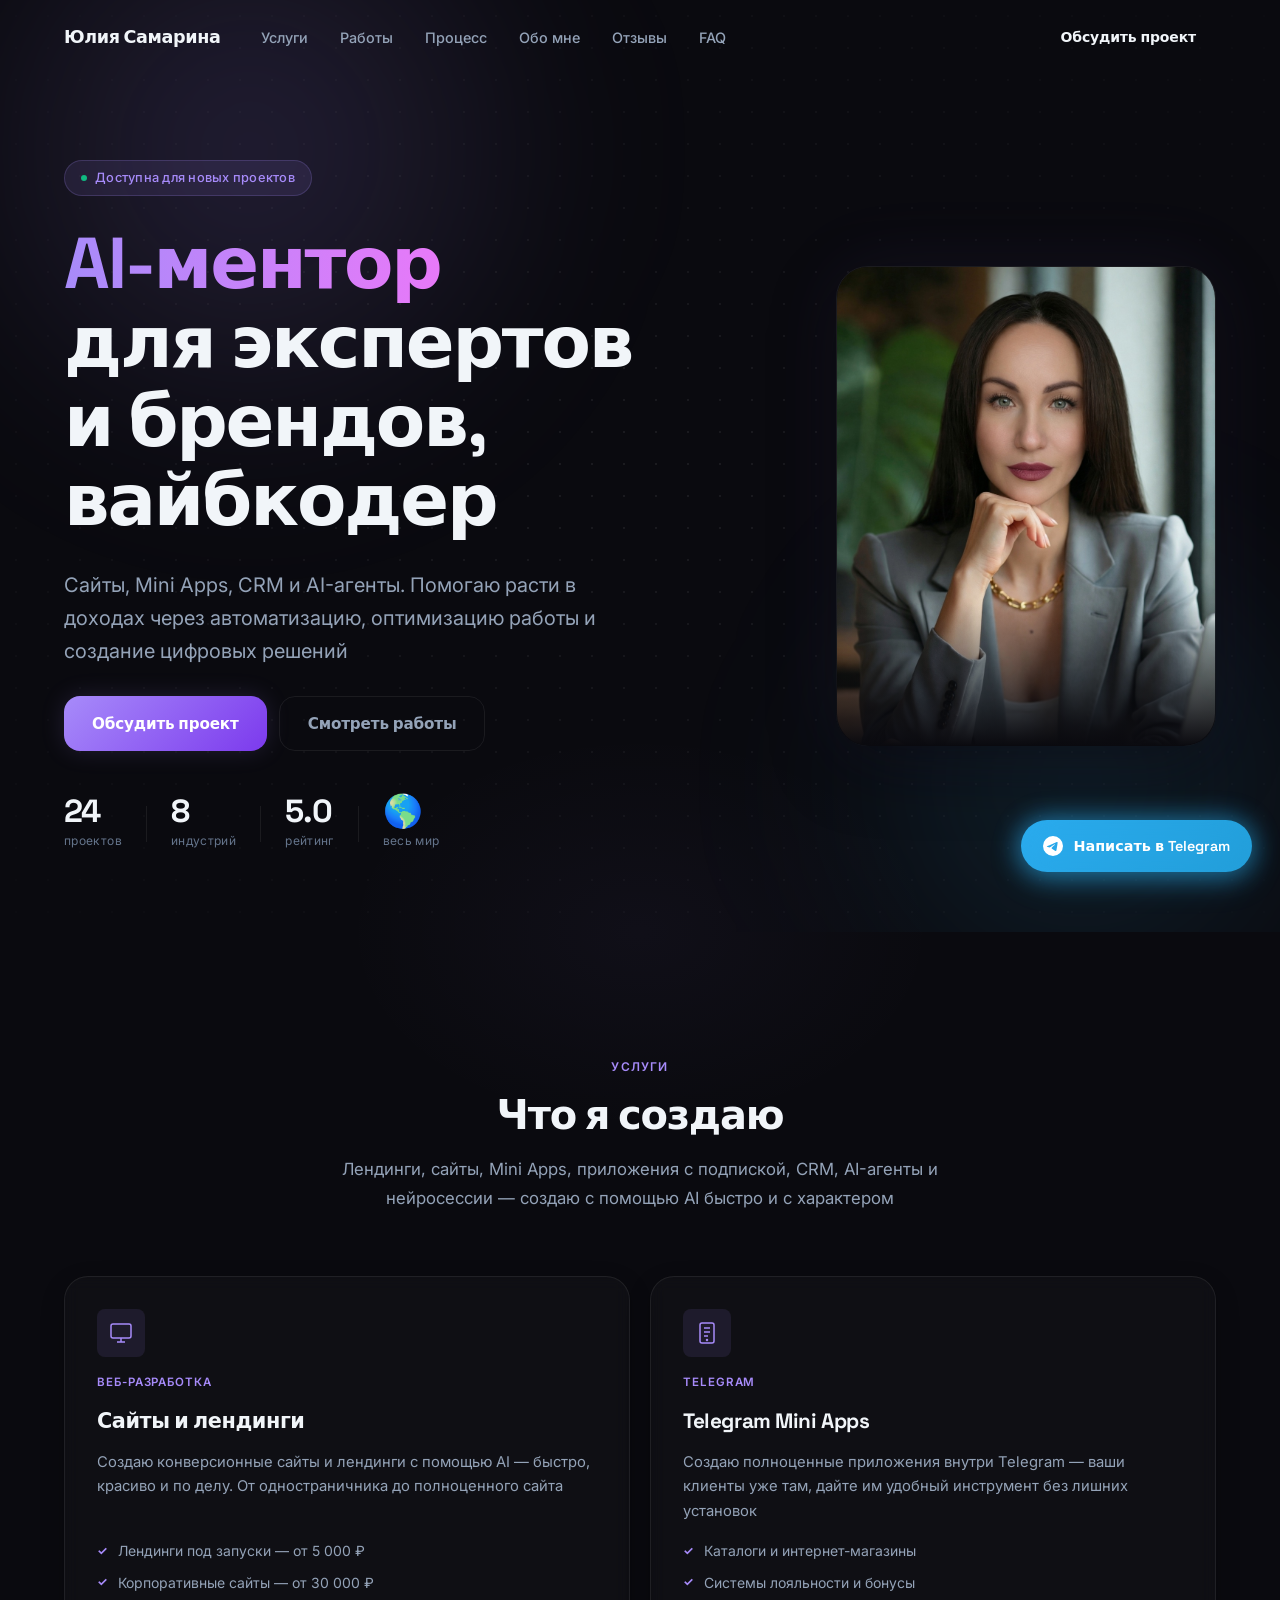
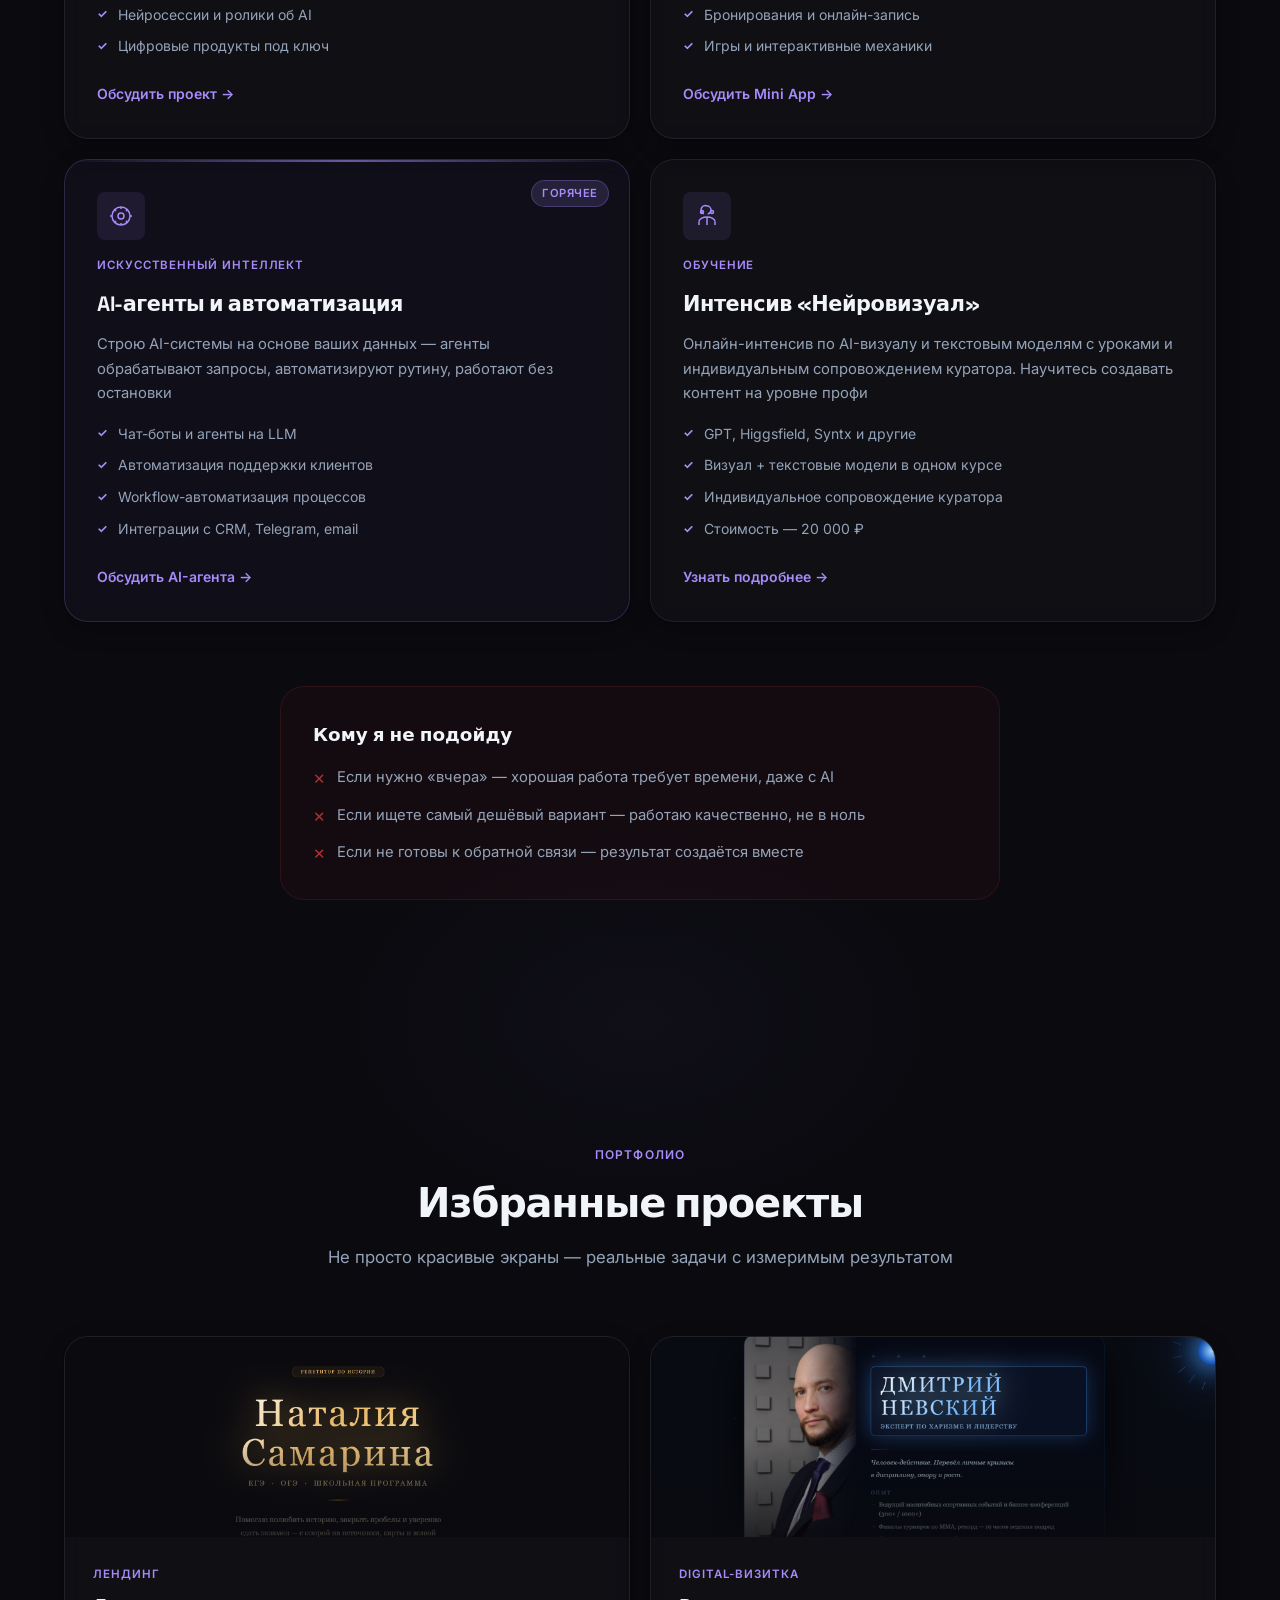
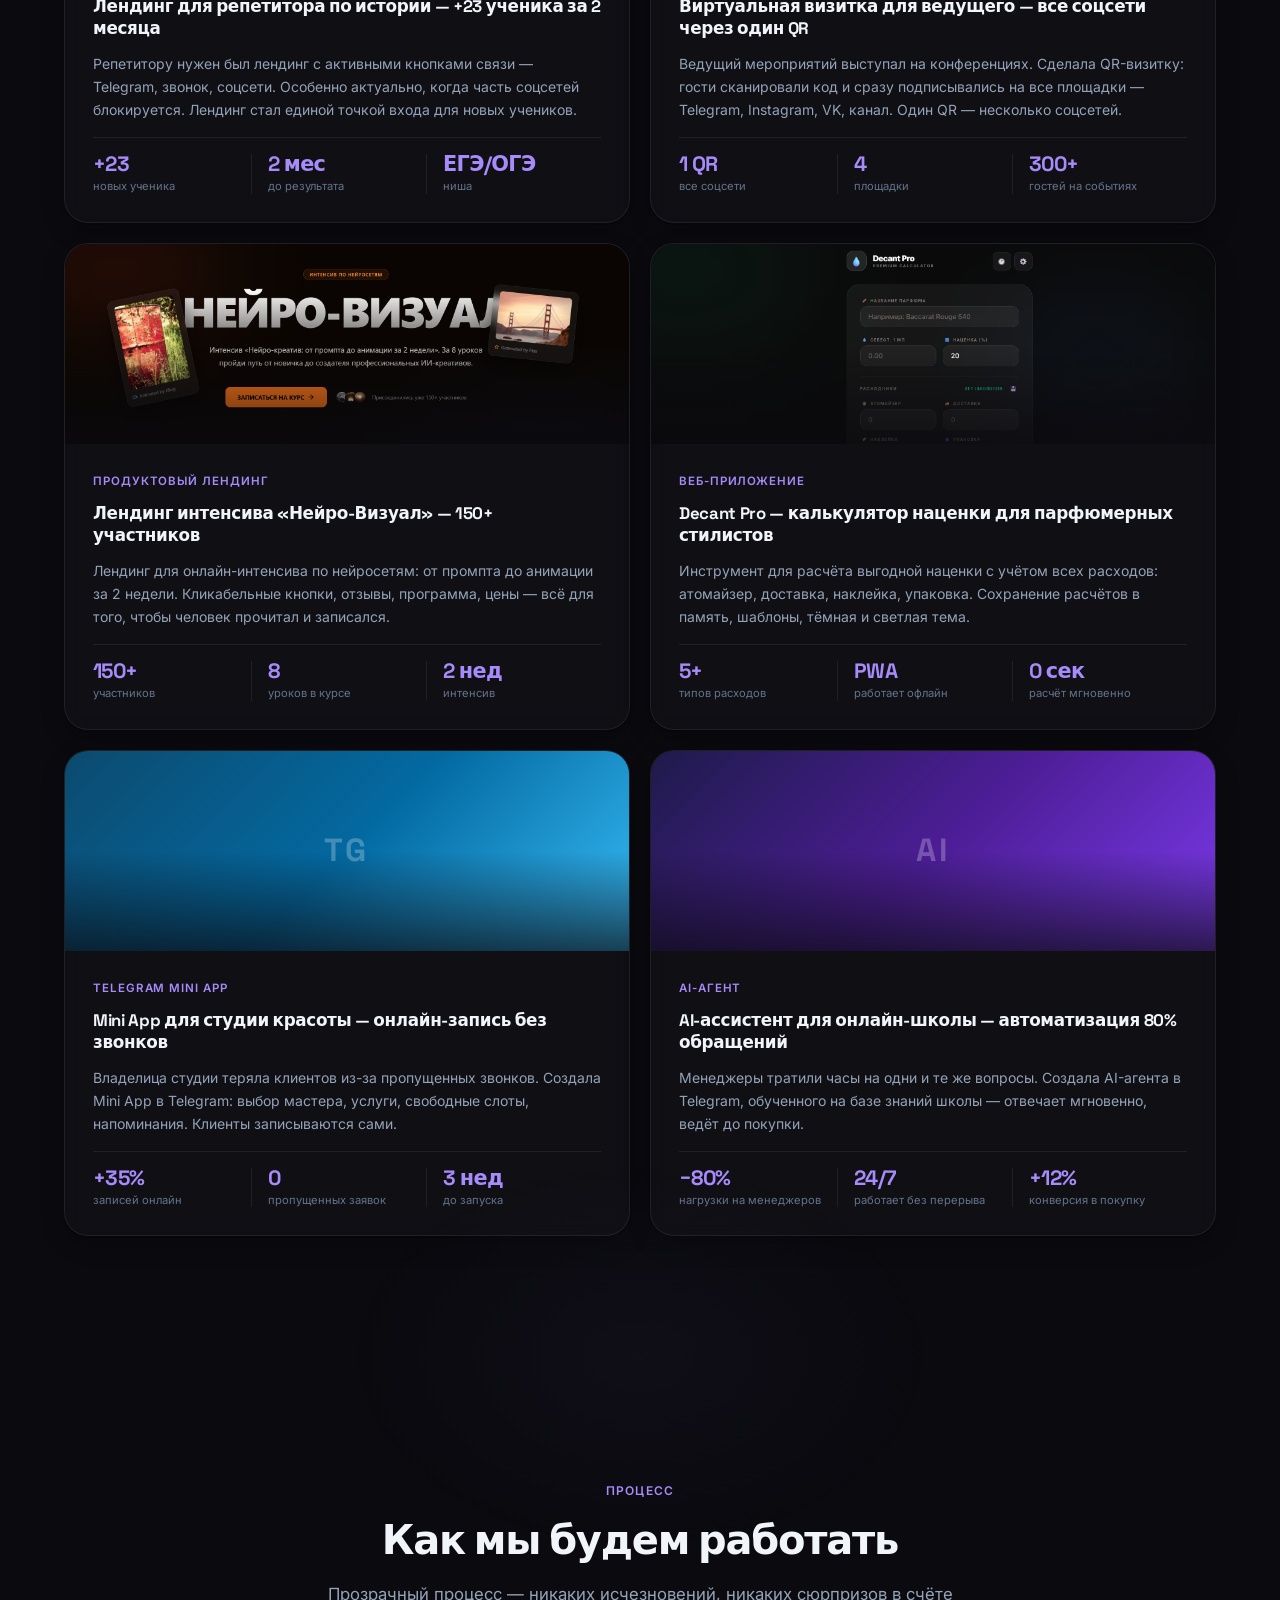
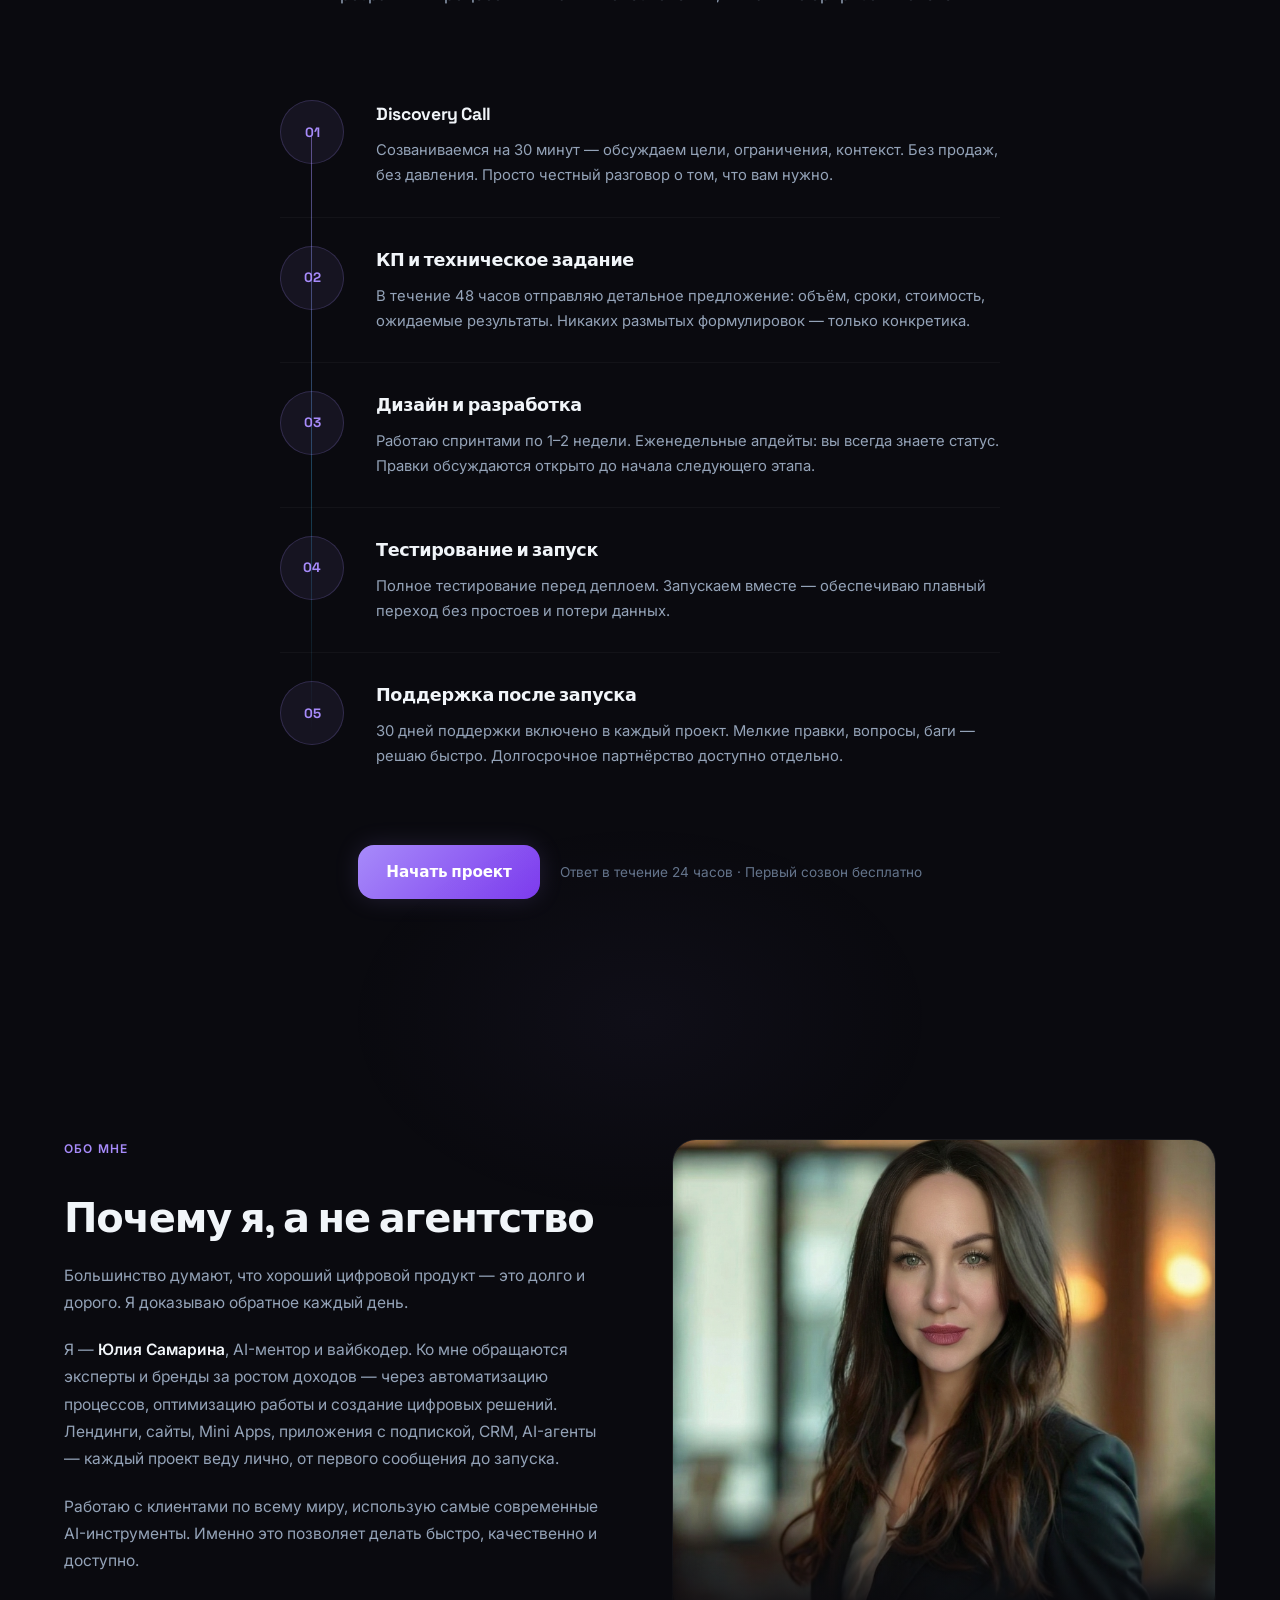
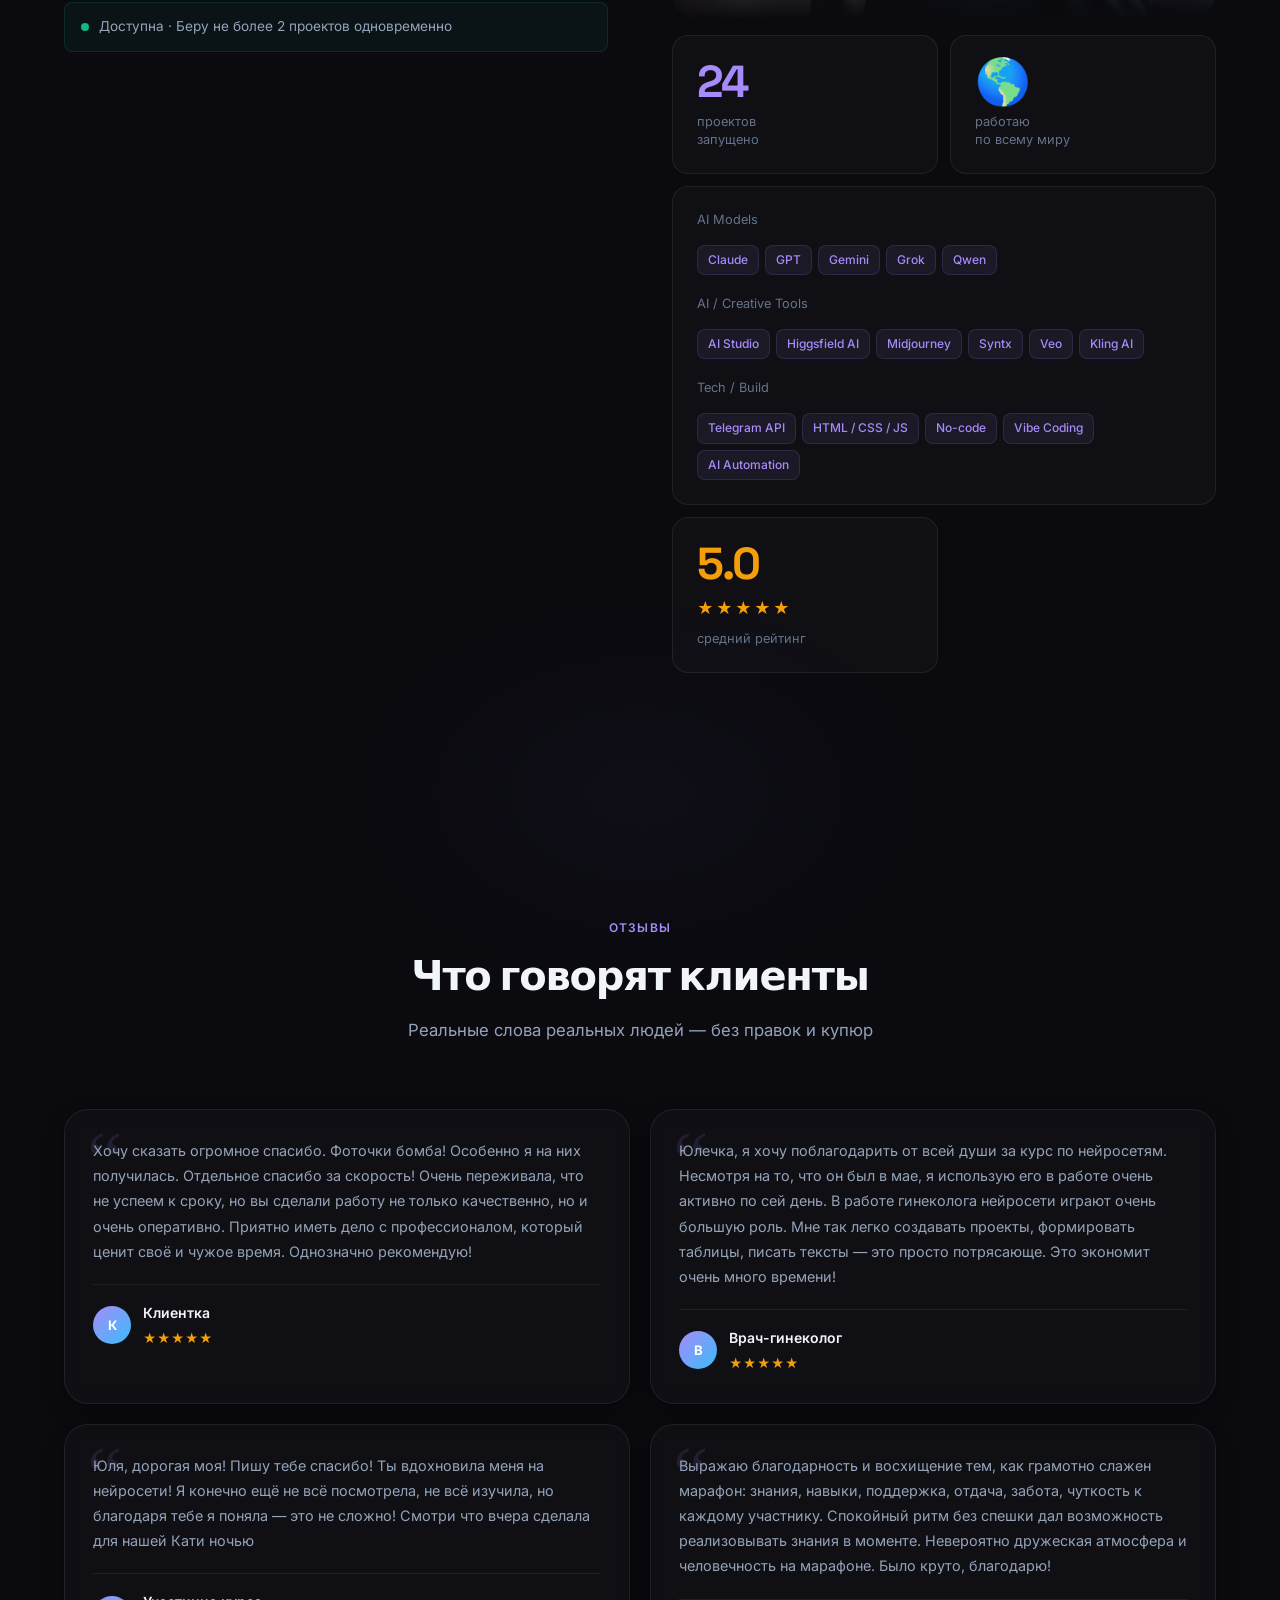
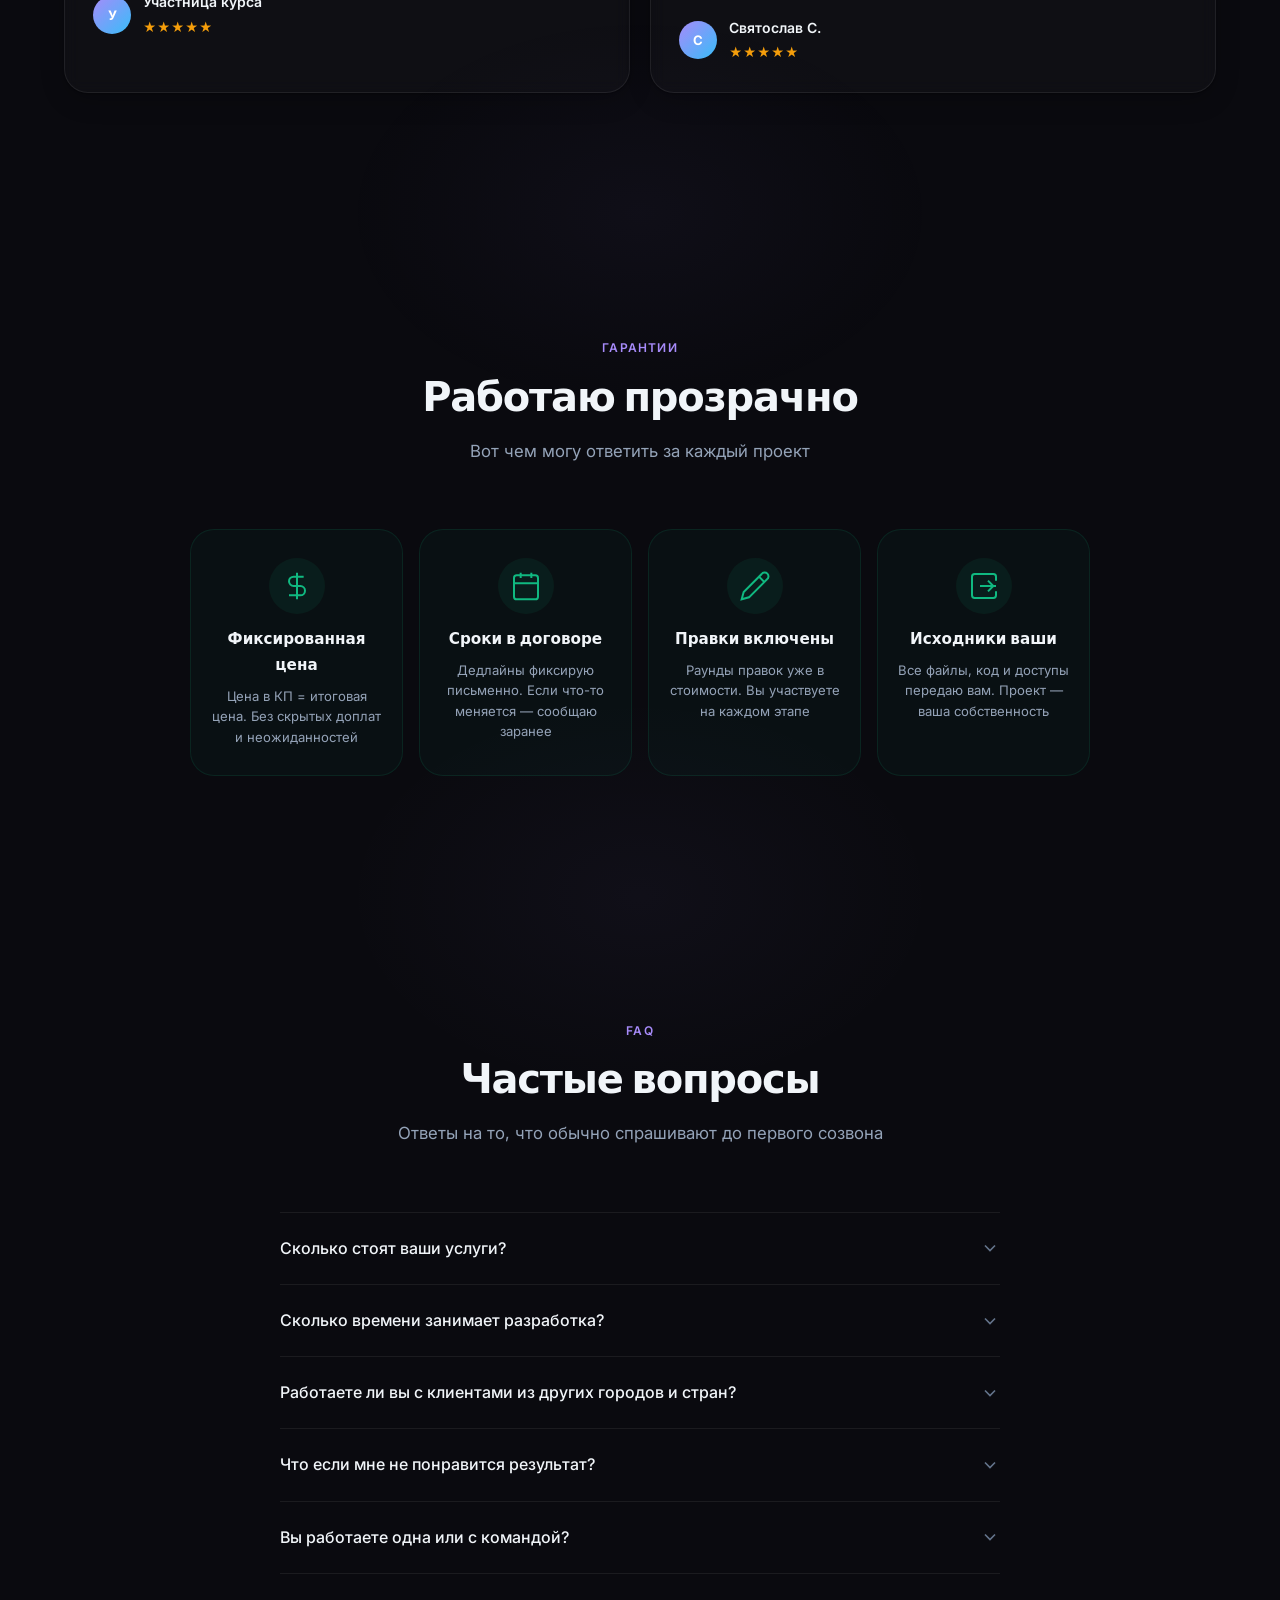
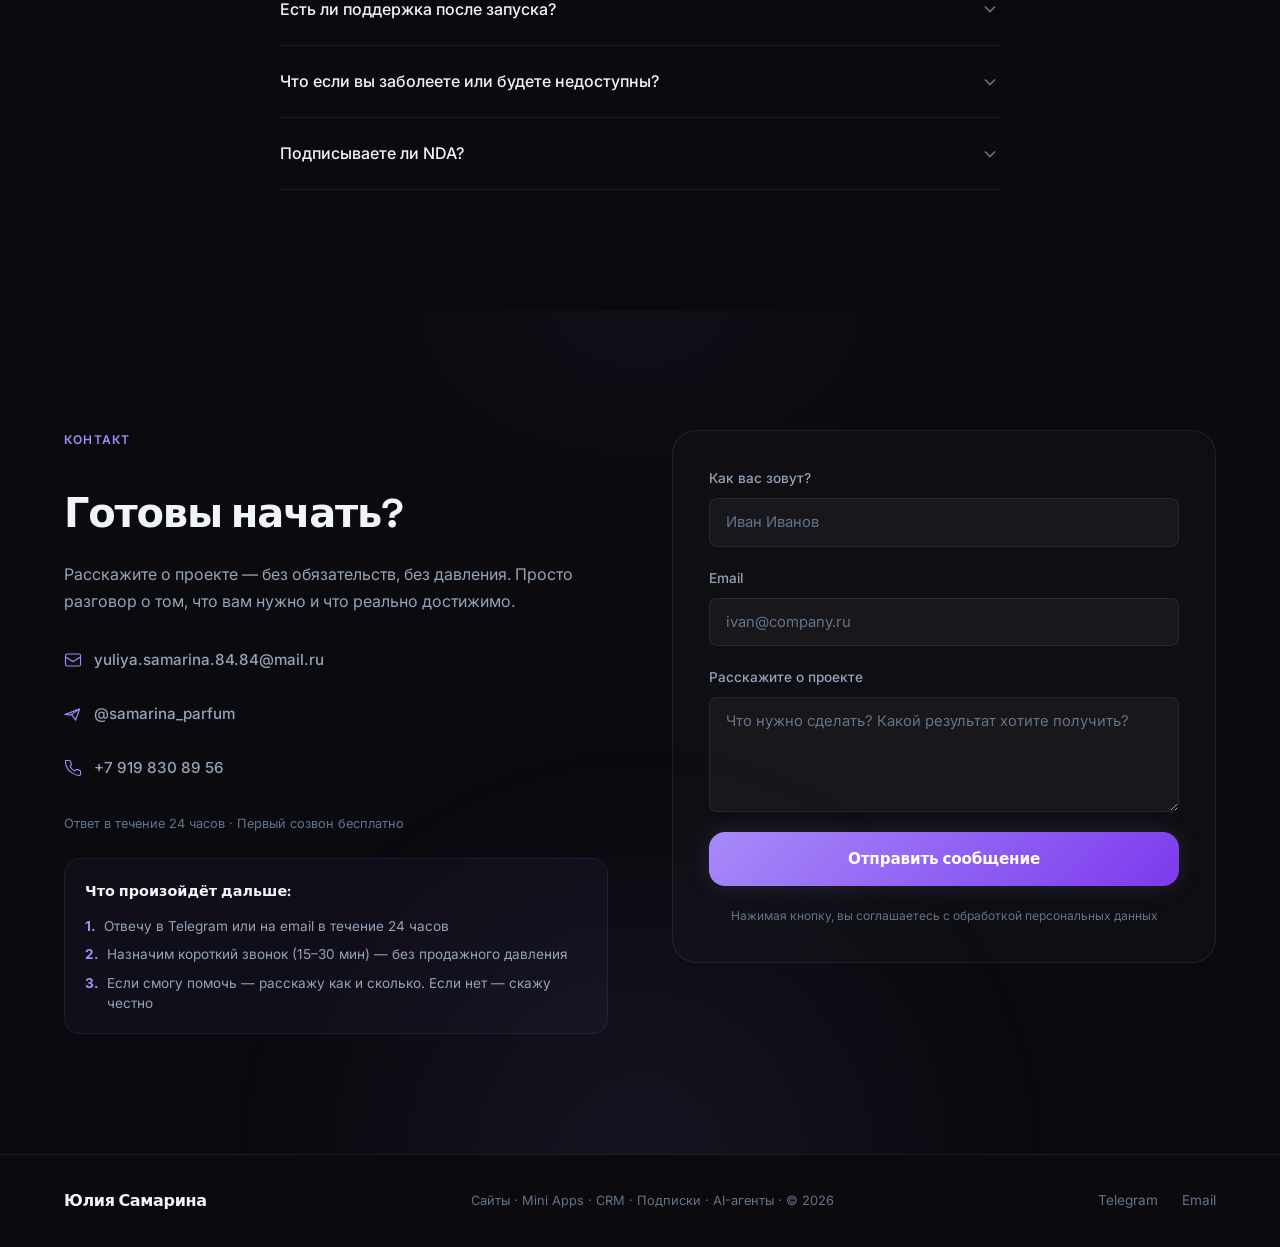
==== commit c090f7c5: "Redesign tech stack: 3 groups (AI Models, Creative Tools, Tech/Build) Co-Authored-By: Claude Opus 4." ====
--- a/index.html
+++ b/index.html
@@ -2185,15 +2185,30 @@
               <span class="bento-label">работаю<br>по всему миру</span>
             </div>
             <div class="bento-card bento-card--stack">
-              <span class="bento-label">Технологии</span>
+              <span class="bento-label">AI Models</span>
               <div class="stack-tags">
                 <span>Claude</span>
                 <span>GPT</span>
+                <span>Gemini</span>
+                <span>Grok</span>
+                <span>Qwen</span>
+              </div>
+              <span class="bento-label" style="margin-top:12px">AI / Creative Tools</span>
+              <div class="stack-tags">
                 <span>AI Studio</span>
                 <span>Higgsfield AI</span>
+                <span>Midjourney</span>
+                <span>Syntx</span>
+                <span>Veo</span>
+                <span>Kling AI</span>
+              </div>
+              <span class="bento-label" style="margin-top:12px">Tech / Build</span>
+              <div class="stack-tags">
                 <span>Telegram API</span>
                 <span>HTML / CSS / JS</span>
                 <span>No-code</span>
+                <span>Vibe Coding</span>
+                <span>AI Automation</span>
               </div>
             </div>
             <div class="bento-card bento-card--rating">
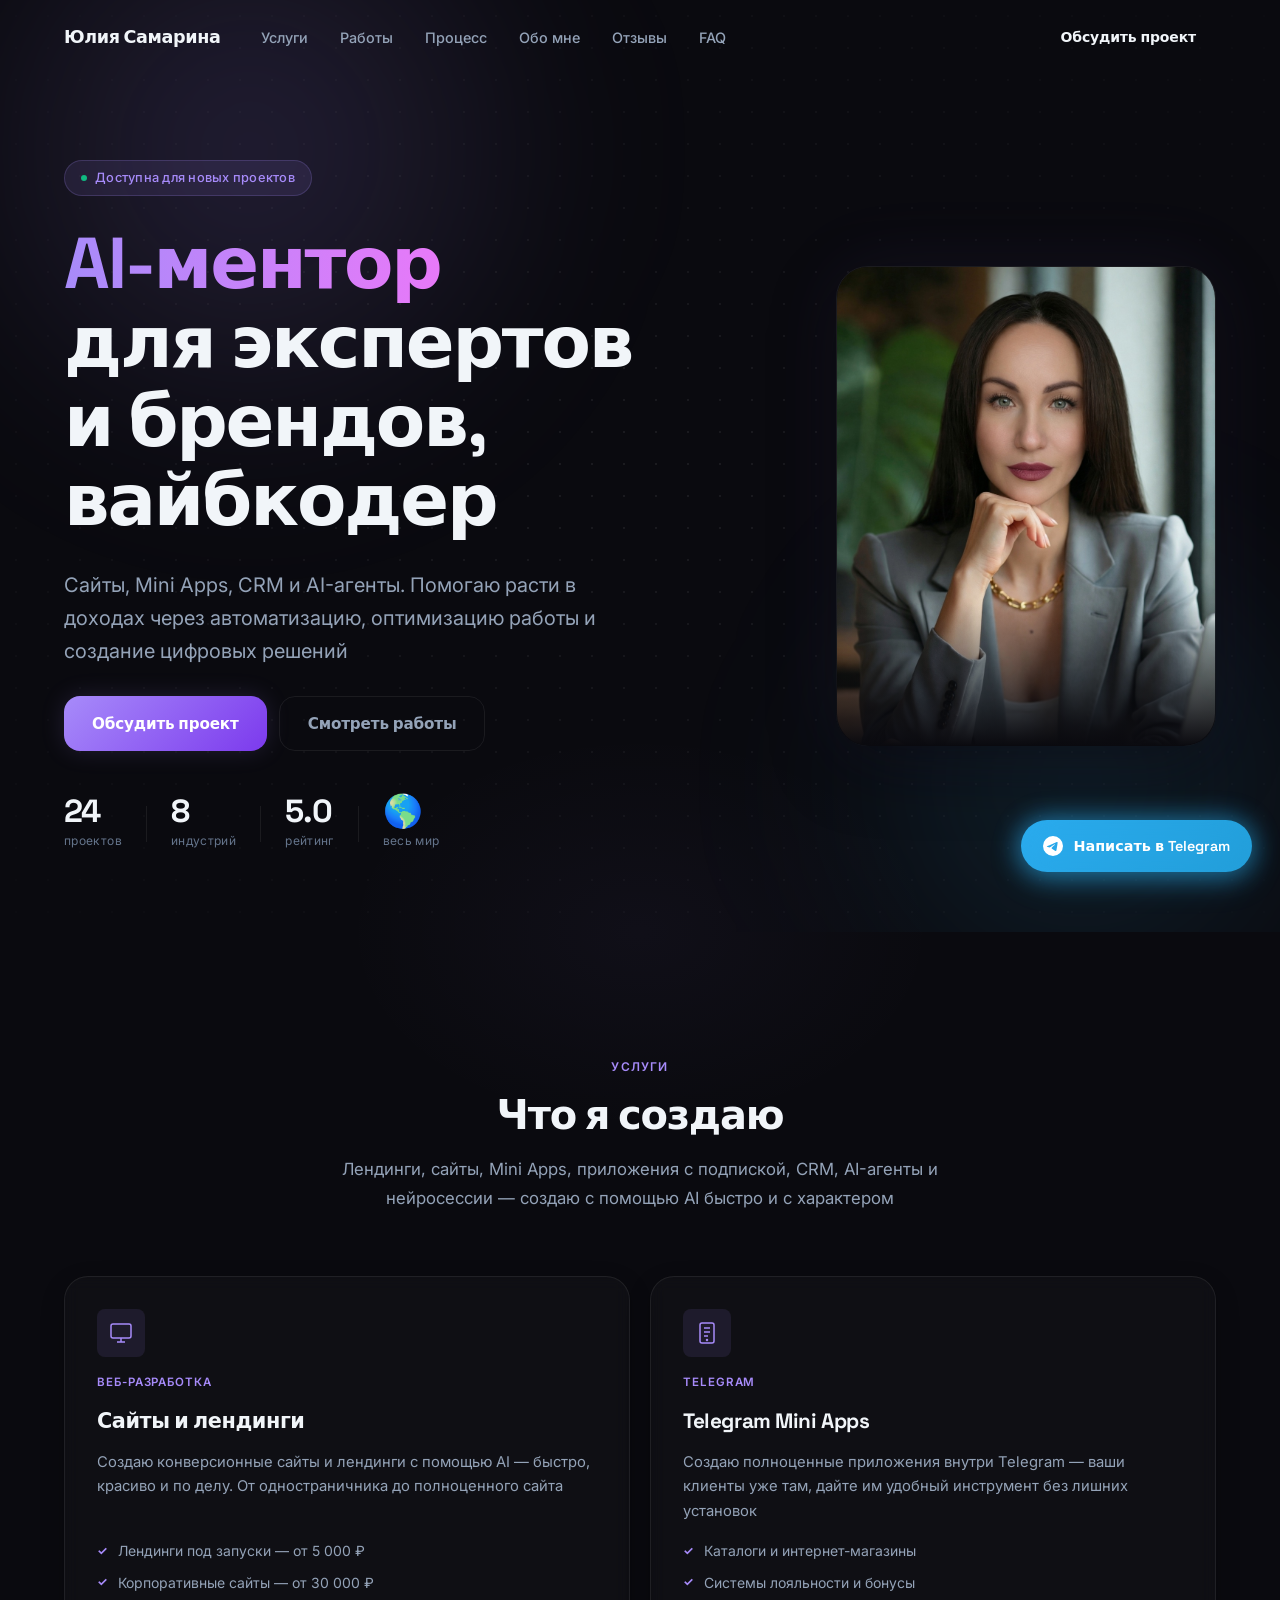
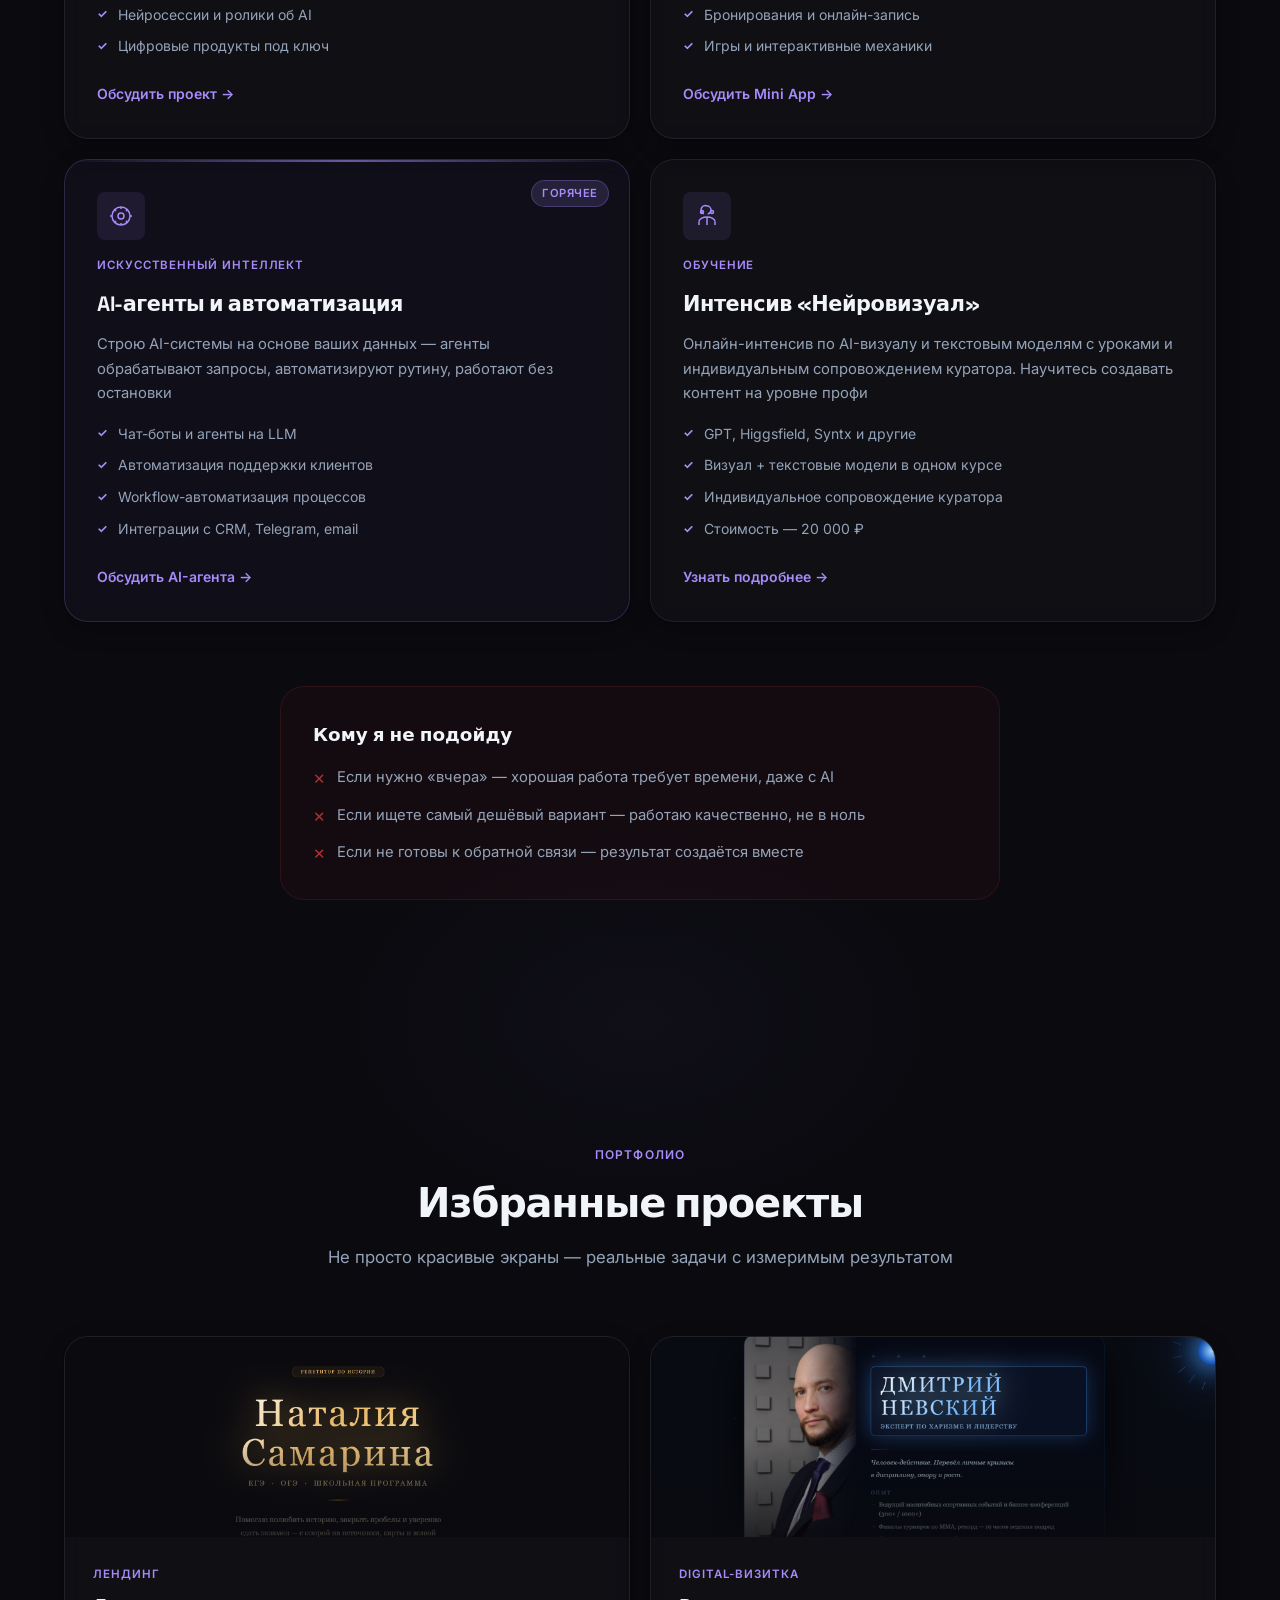
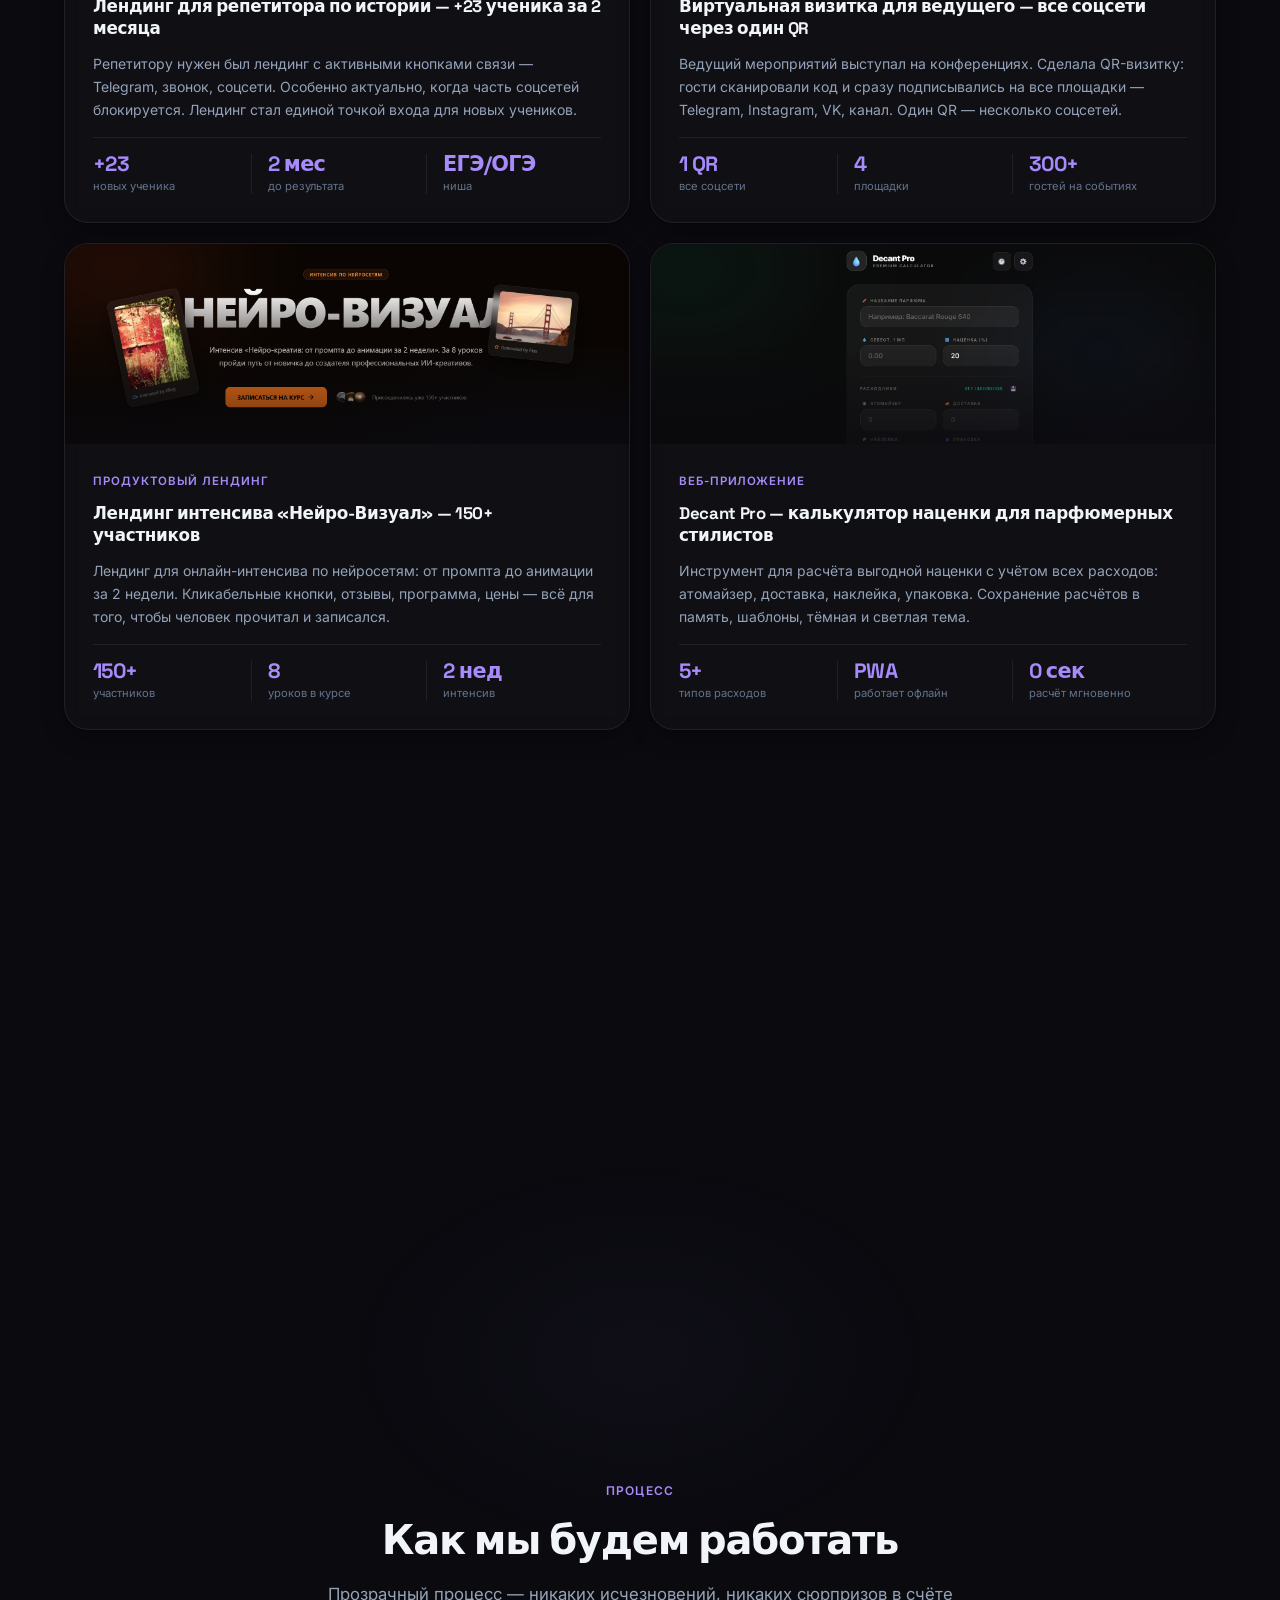
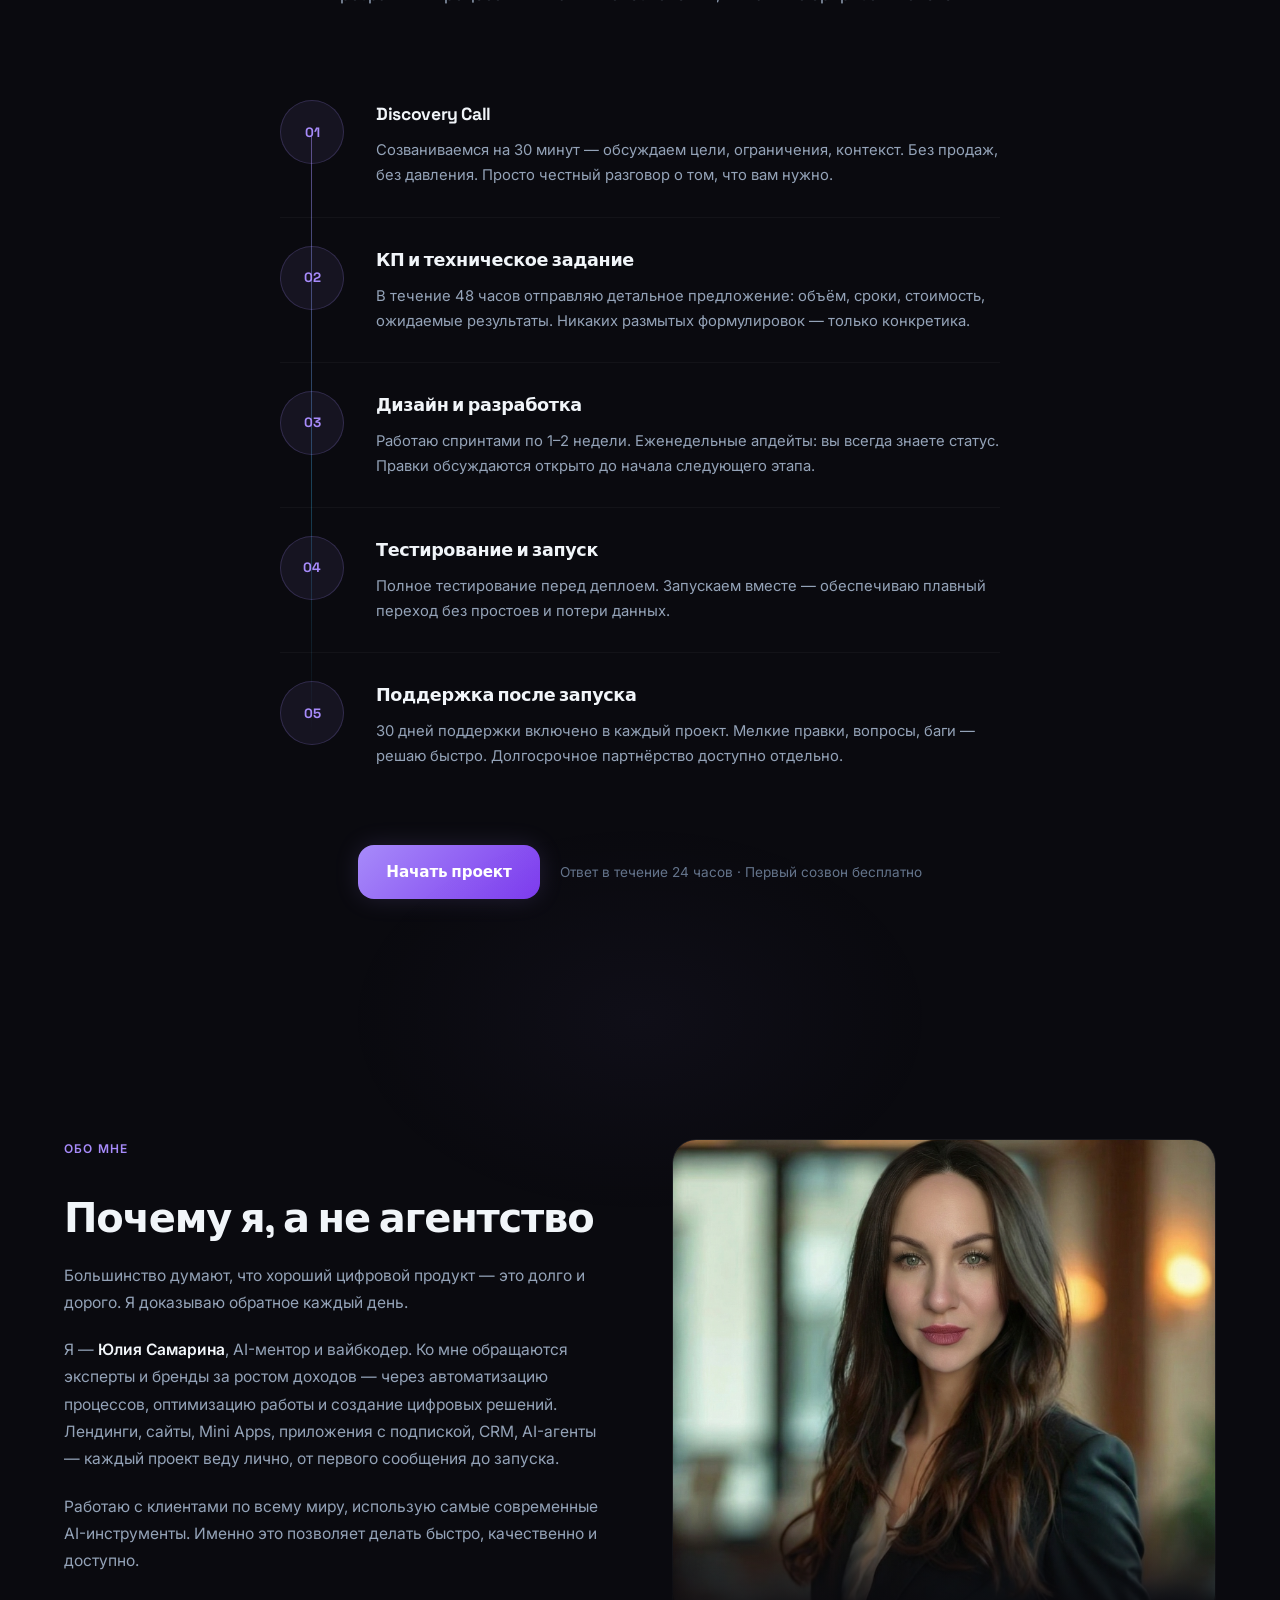
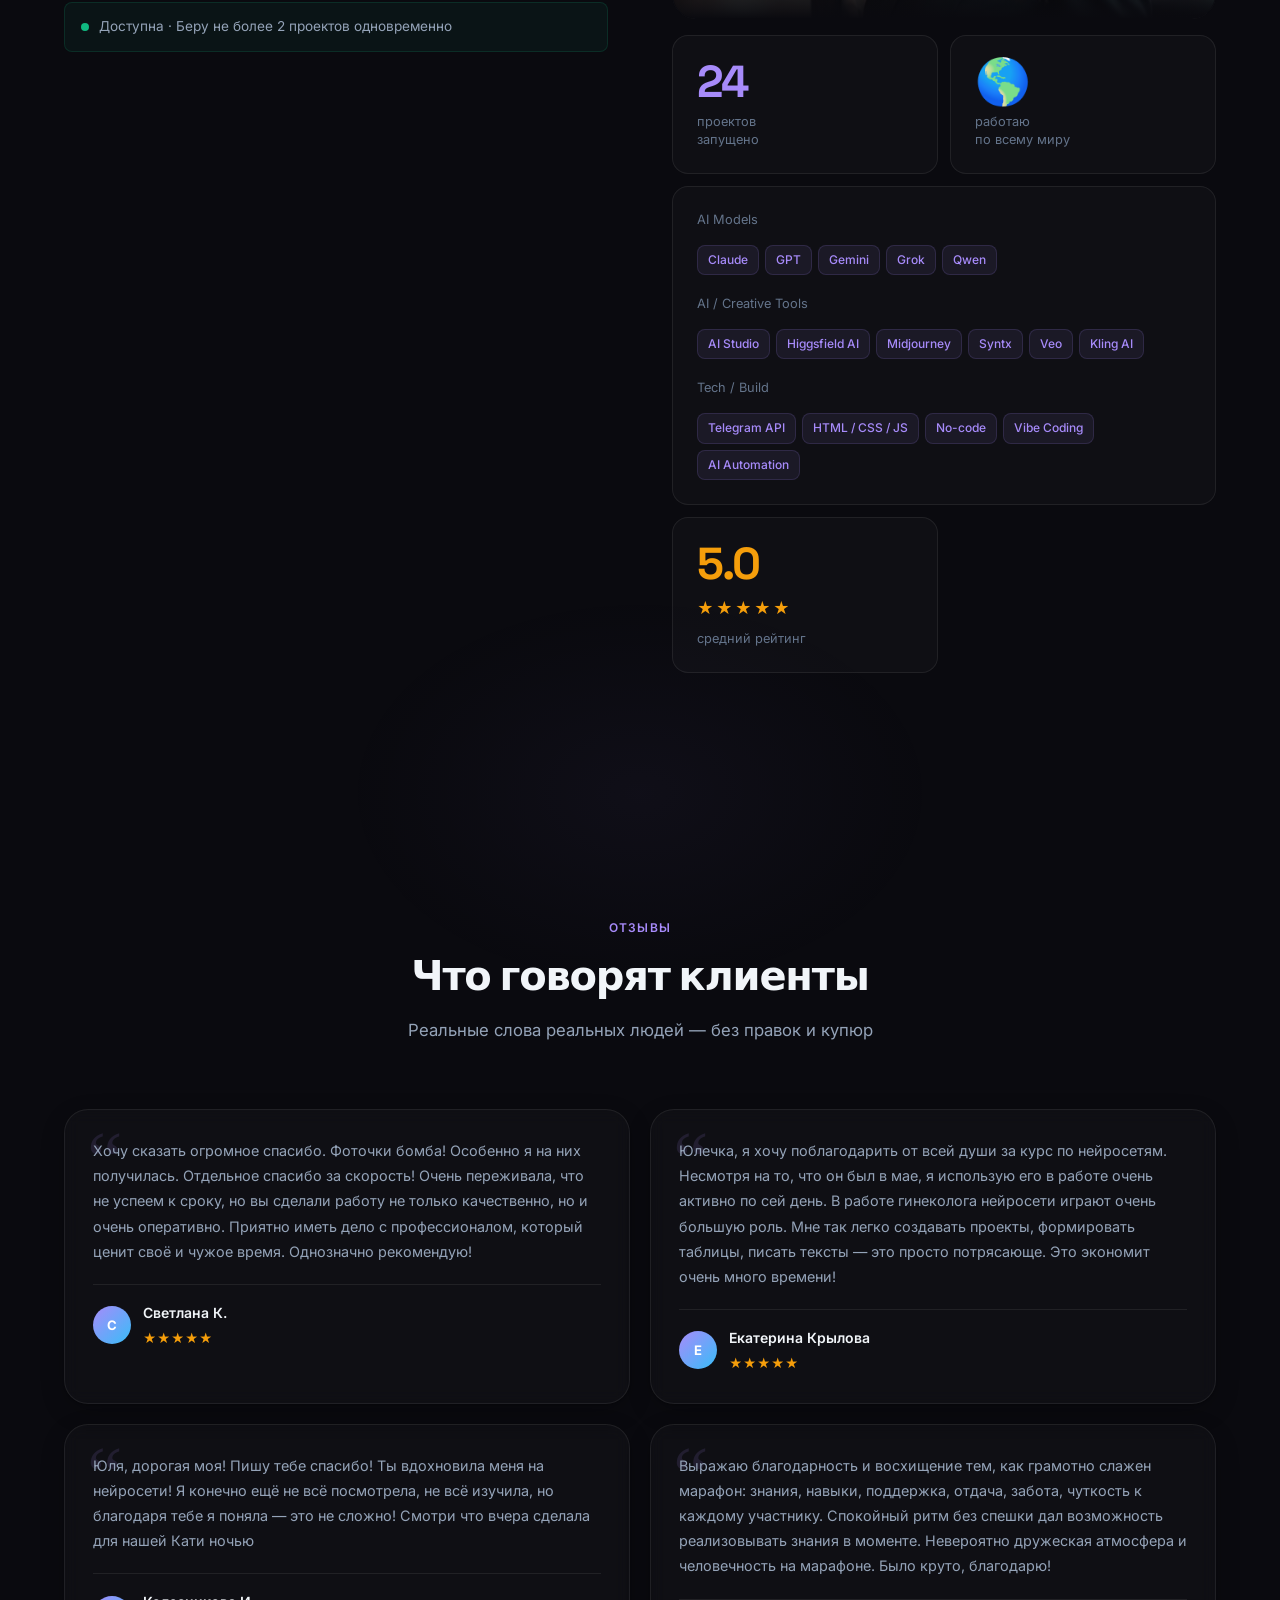
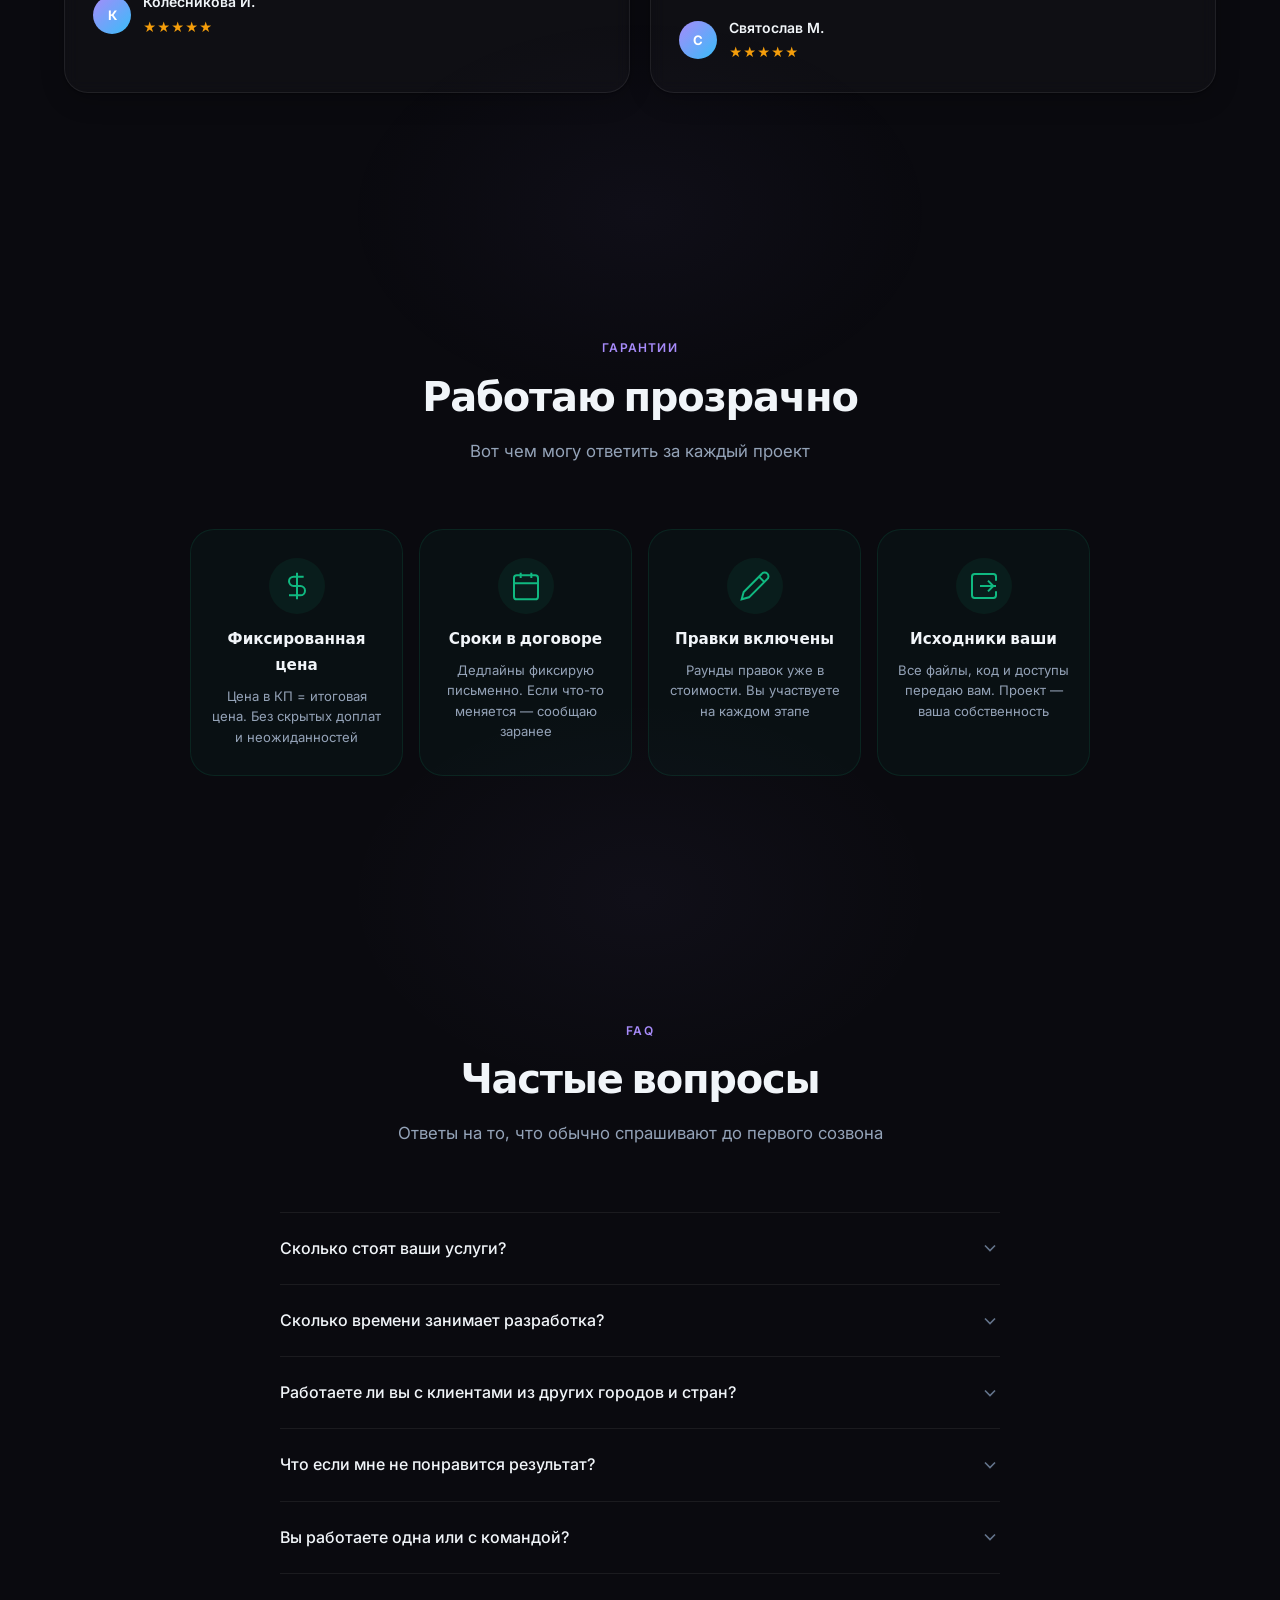
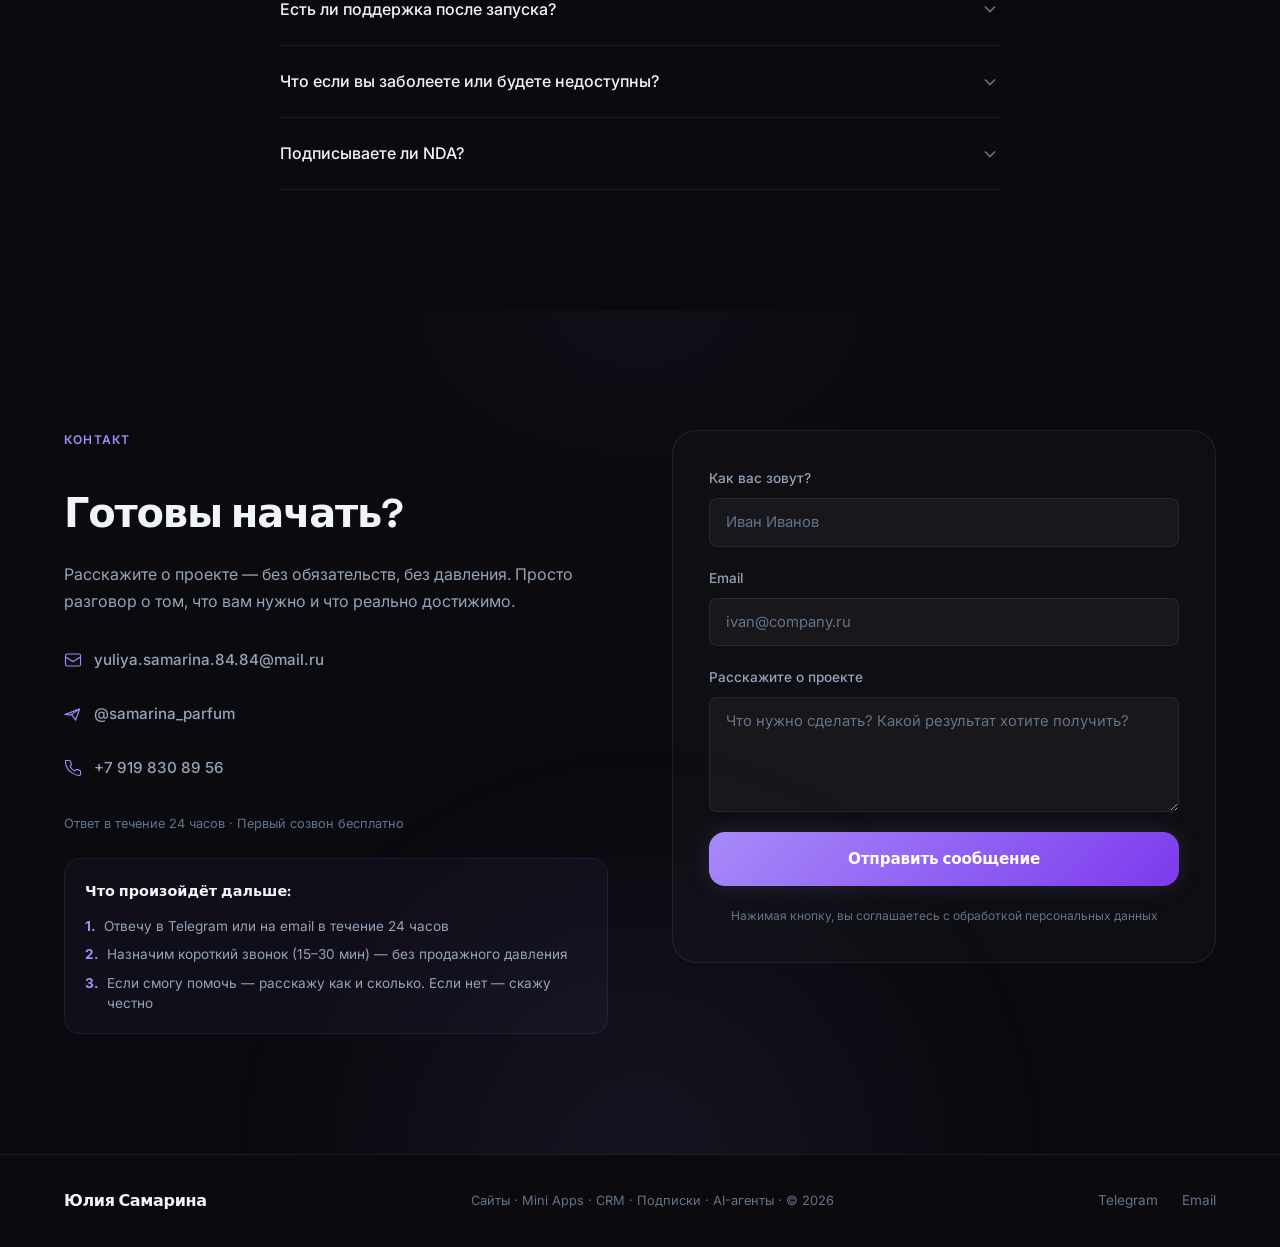
==== commit dc03c64d: "Update reviewer names in testimonials section Co-Authored-By: Claude Opus 4.6 <noreply@anthropic.com" ====
--- a/index.html
+++ b/index.html
@@ -2236,9 +2236,9 @@
         <div class="card review-card reveal">
           <p class="review-card__text">Хочу сказать огромное спасибо. Фоточки бомба! Особенно я на них получилась. Отдельное спасибо за скорость! Очень переживала, что не успеем к сроку, но вы сделали работу не только качественно, но и очень оперативно. Приятно иметь дело с профессионалом, который ценит своё и чужое время. Однозначно рекомендую!</p>
           <div class="review-card__author">
-            <div class="review-card__avatar">К</div>
+            <div class="review-card__avatar">С</div>
             <div>
-              <div class="review-card__name">Клиентка</div>
+              <div class="review-card__name">Светлана К.</div>
               <div class="review-card__stars">&#9733;&#9733;&#9733;&#9733;&#9733;</div>
             </div>
           </div>
@@ -2247,9 +2247,9 @@
         <div class="card review-card reveal">
           <p class="review-card__text">Юлечка, я хочу поблагодарить от всей души за курс по нейросетям. Несмотря на то, что он был в мае, я использую его в работе очень активно по сей день. В работе гинеколога нейросети играют очень большую роль. Мне так легко создавать проекты, формировать таблицы, писать тексты — это просто потрясающе. Это экономит очень много времени!</p>
           <div class="review-card__author">
-            <div class="review-card__avatar">В</div>
+            <div class="review-card__avatar">Е</div>
             <div>
-              <div class="review-card__name">Врач-гинеколог</div>
+              <div class="review-card__name">Екатерина Крылова</div>
               <div class="review-card__stars">&#9733;&#9733;&#9733;&#9733;&#9733;</div>
             </div>
           </div>
@@ -2258,9 +2258,9 @@
         <div class="card review-card reveal">
           <p class="review-card__text">Юля, дорогая моя! Пишу тебе спасибо! Ты вдохновила меня на нейросети! Я конечно ещё не всё посмотрела, не всё изучила, но благодаря тебе я поняла — это не сложно! Смотри что вчера сделала для нашей Кати ночью</p>
           <div class="review-card__author">
-            <div class="review-card__avatar">У</div>
+            <div class="review-card__avatar">К</div>
             <div>
-              <div class="review-card__name">Участница курса</div>
+              <div class="review-card__name">Колесникова И.</div>
               <div class="review-card__stars">&#9733;&#9733;&#9733;&#9733;&#9733;</div>
             </div>
           </div>
@@ -2271,7 +2271,7 @@
           <div class="review-card__author">
             <div class="review-card__avatar">С</div>
             <div>
-              <div class="review-card__name">Святослав С.</div>
+              <div class="review-card__name">Святослав М.</div>
               <div class="review-card__stars">&#9733;&#9733;&#9733;&#9733;&#9733;</div>
             </div>
           </div>
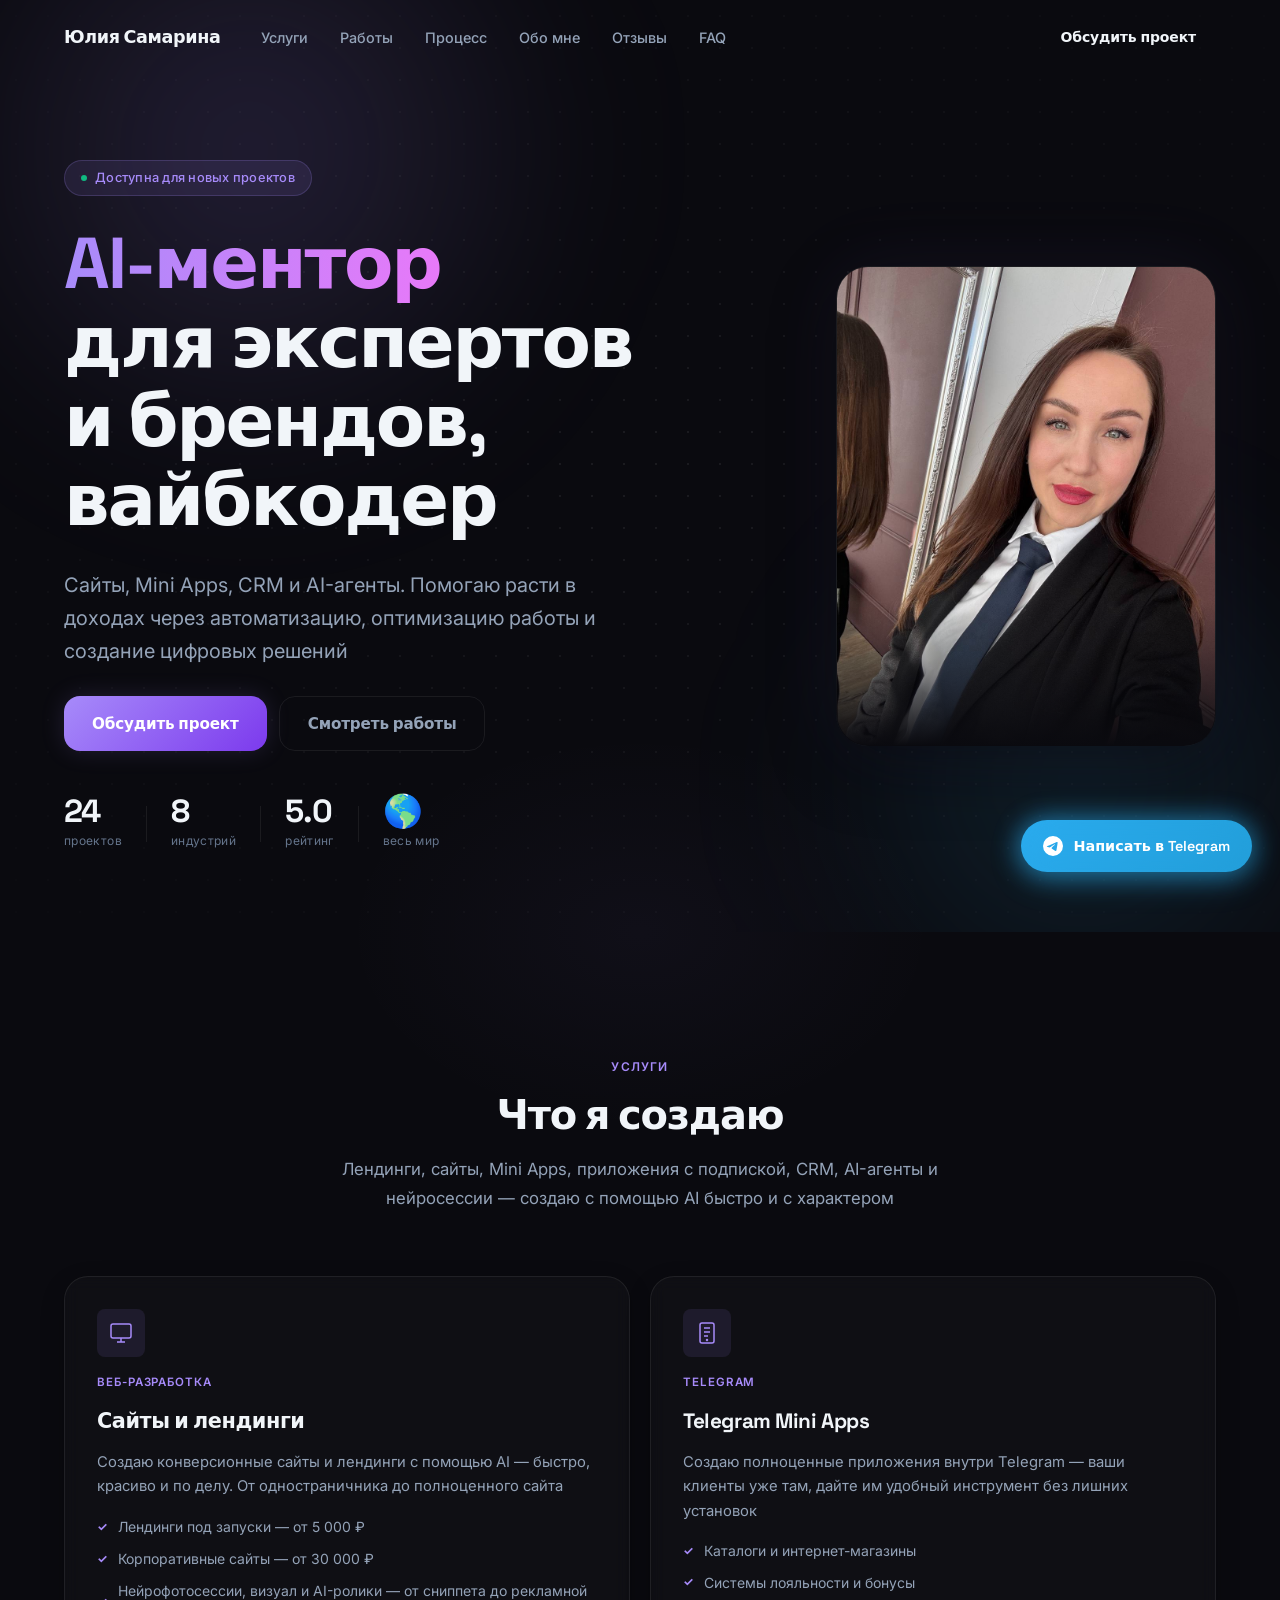
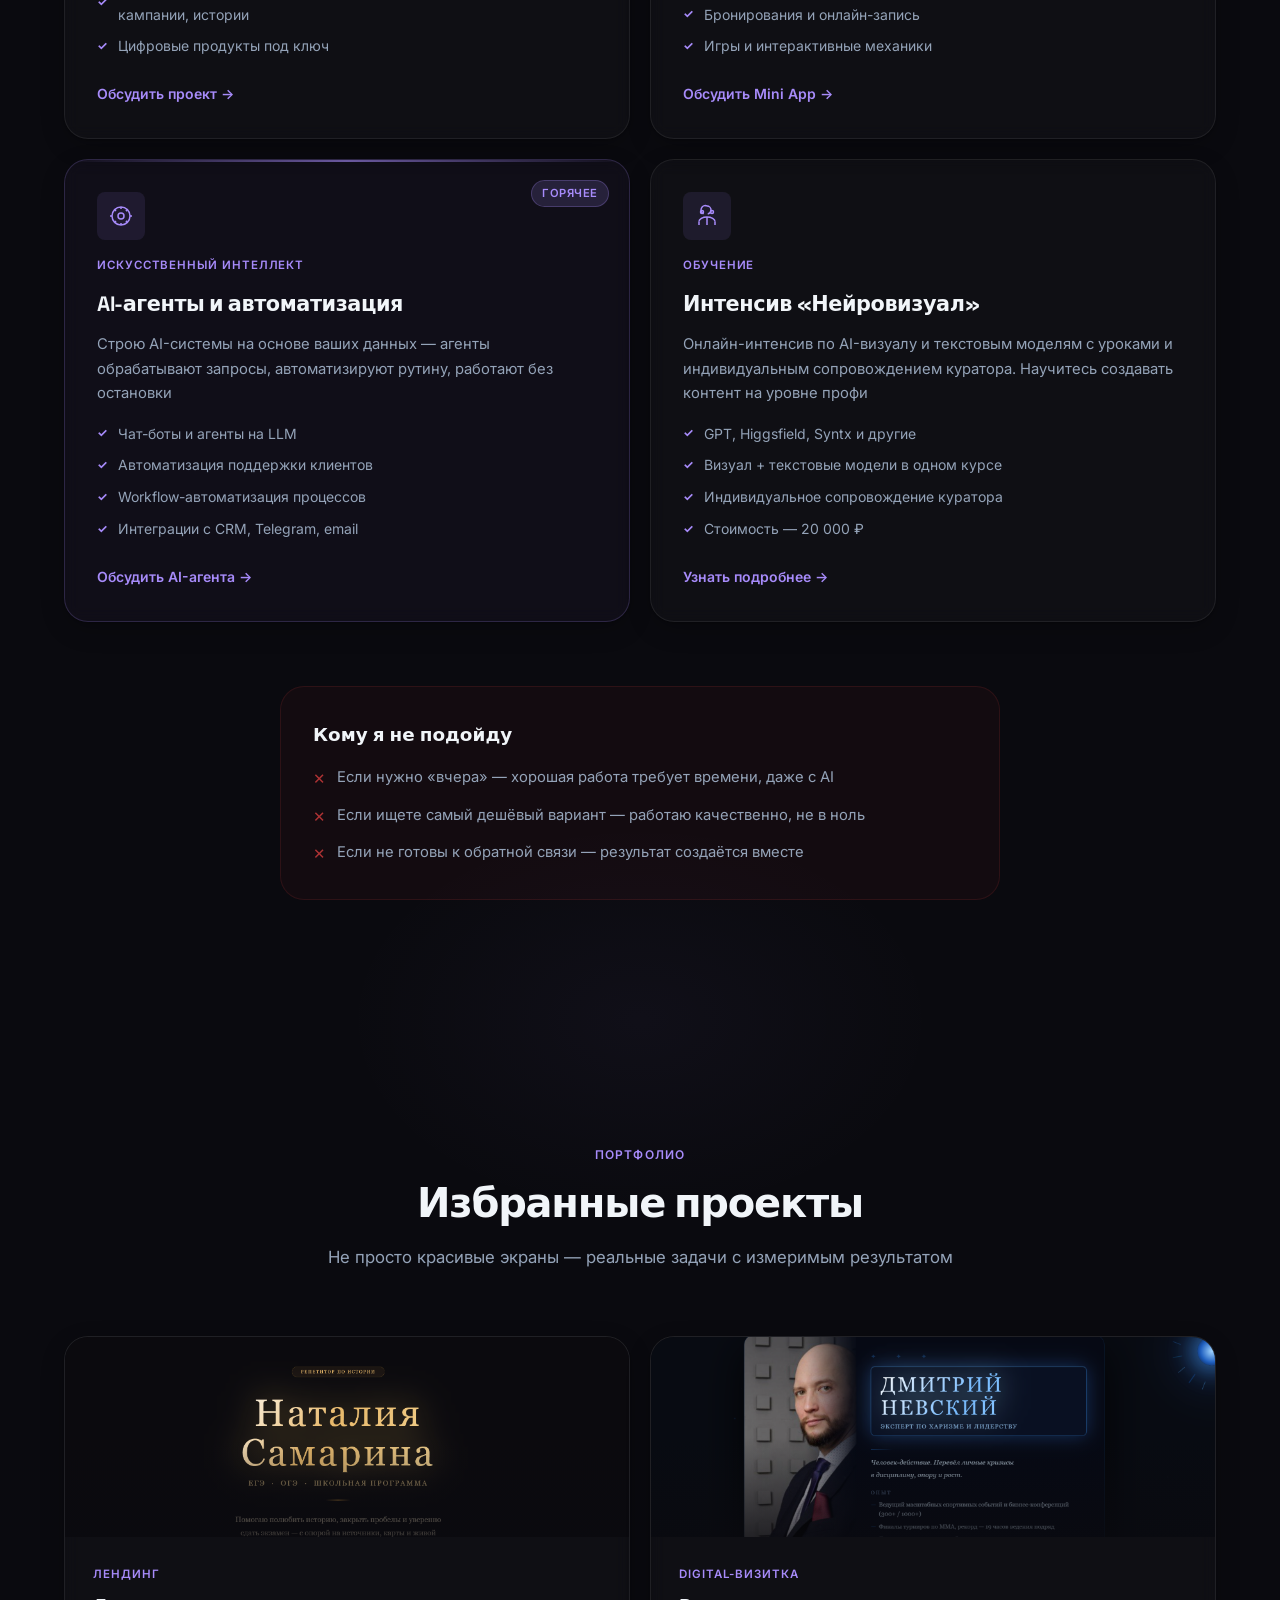
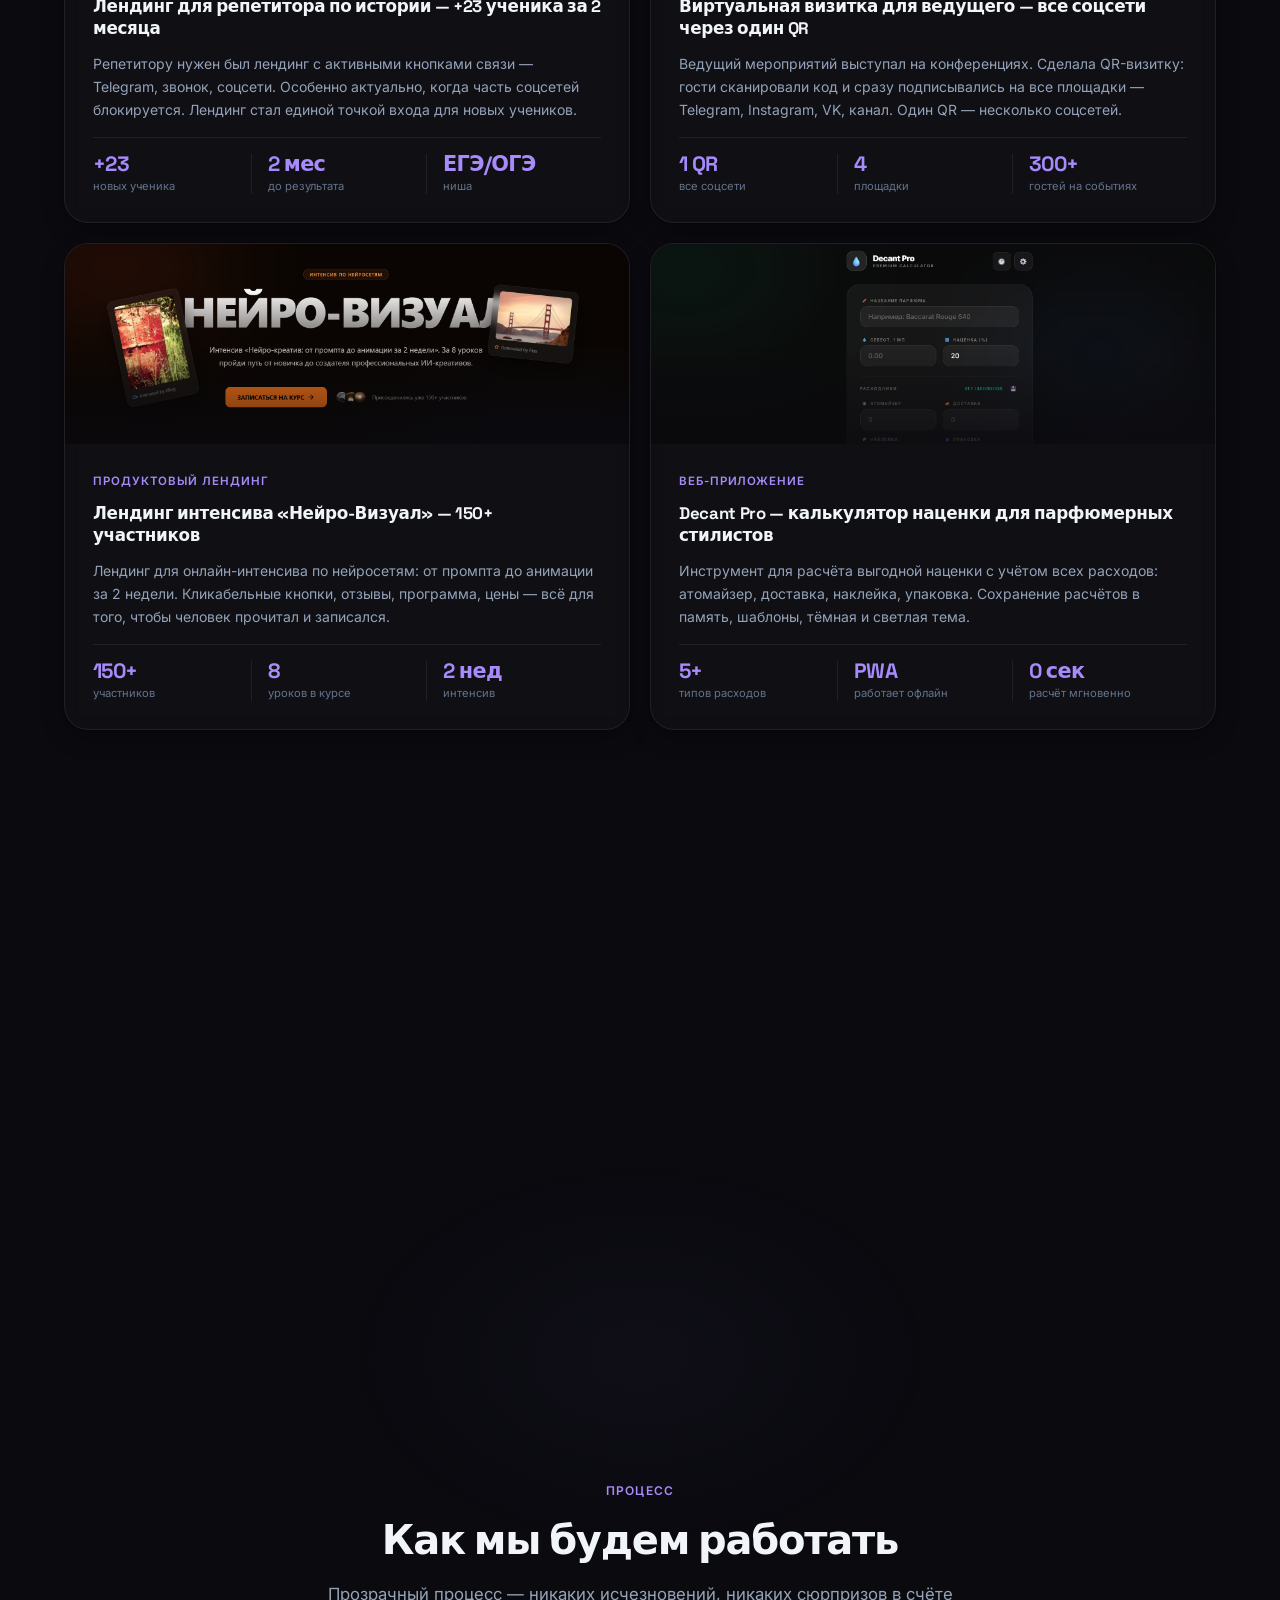
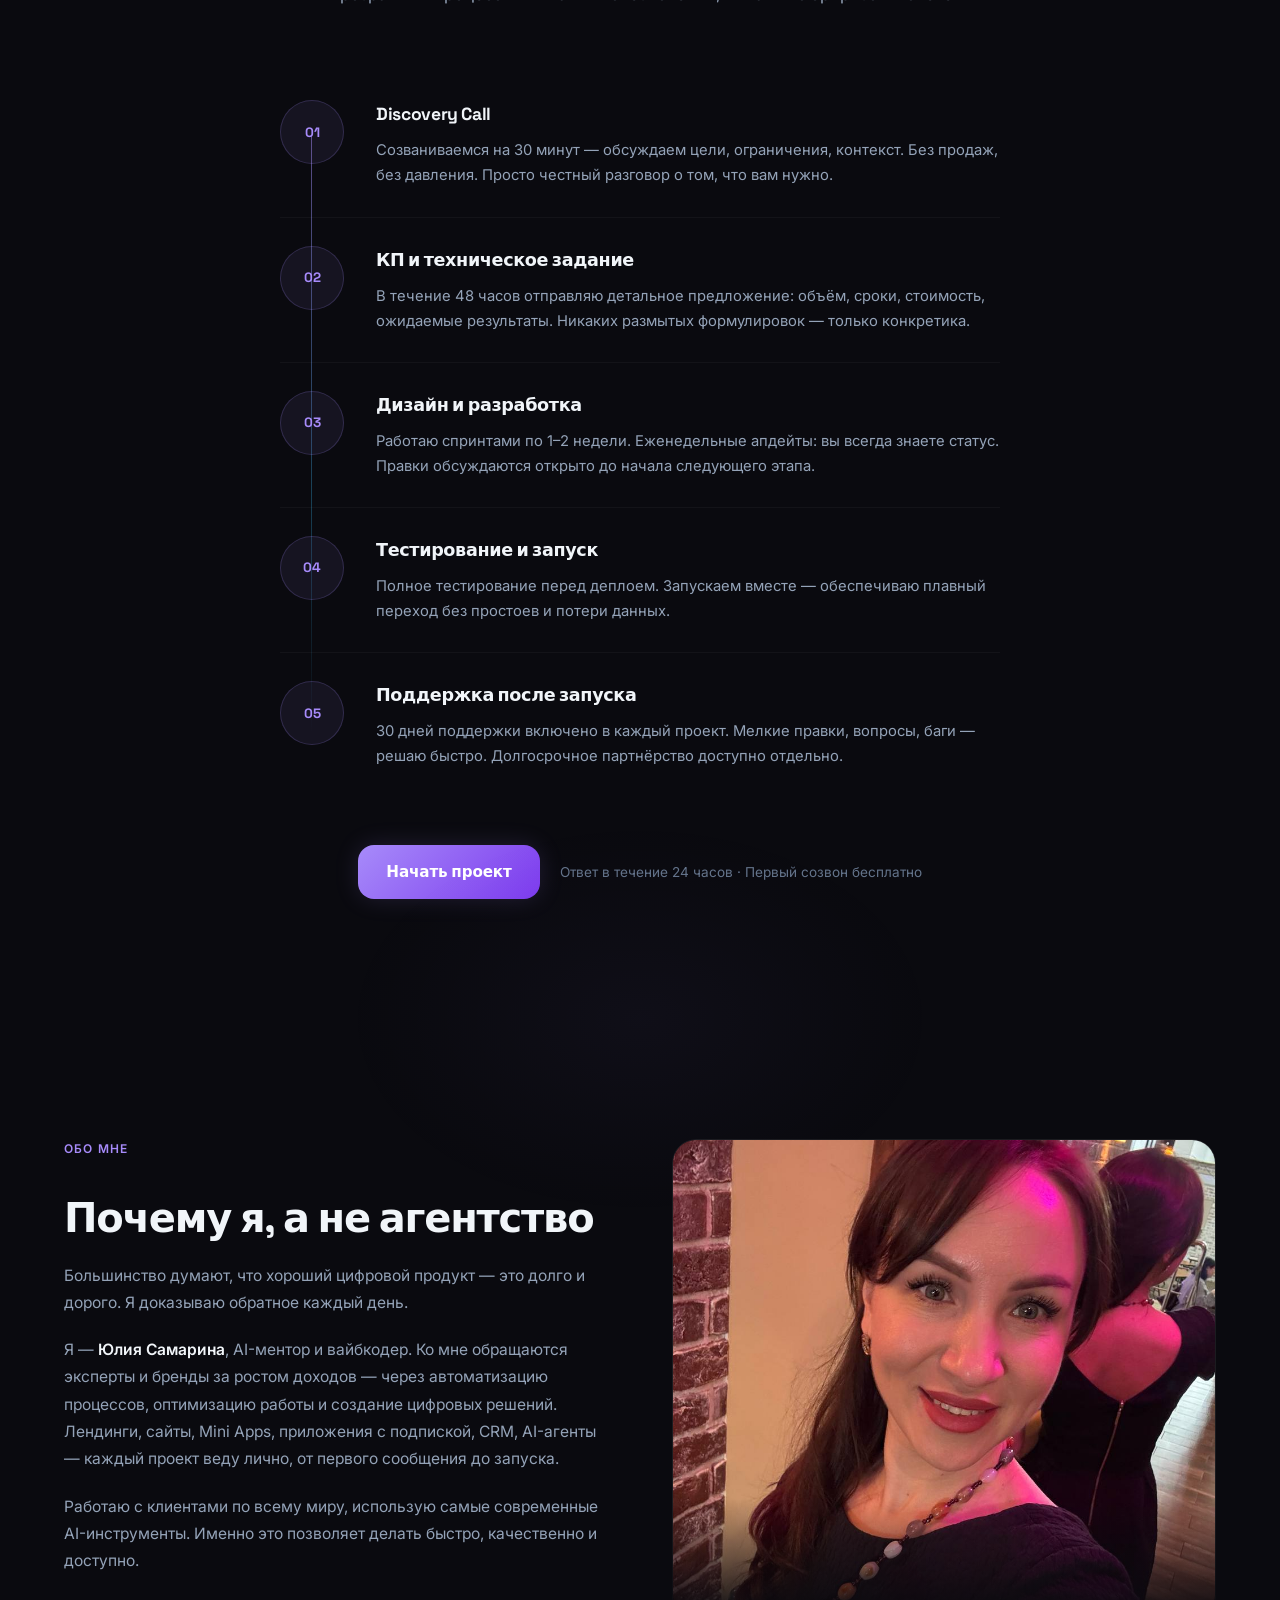
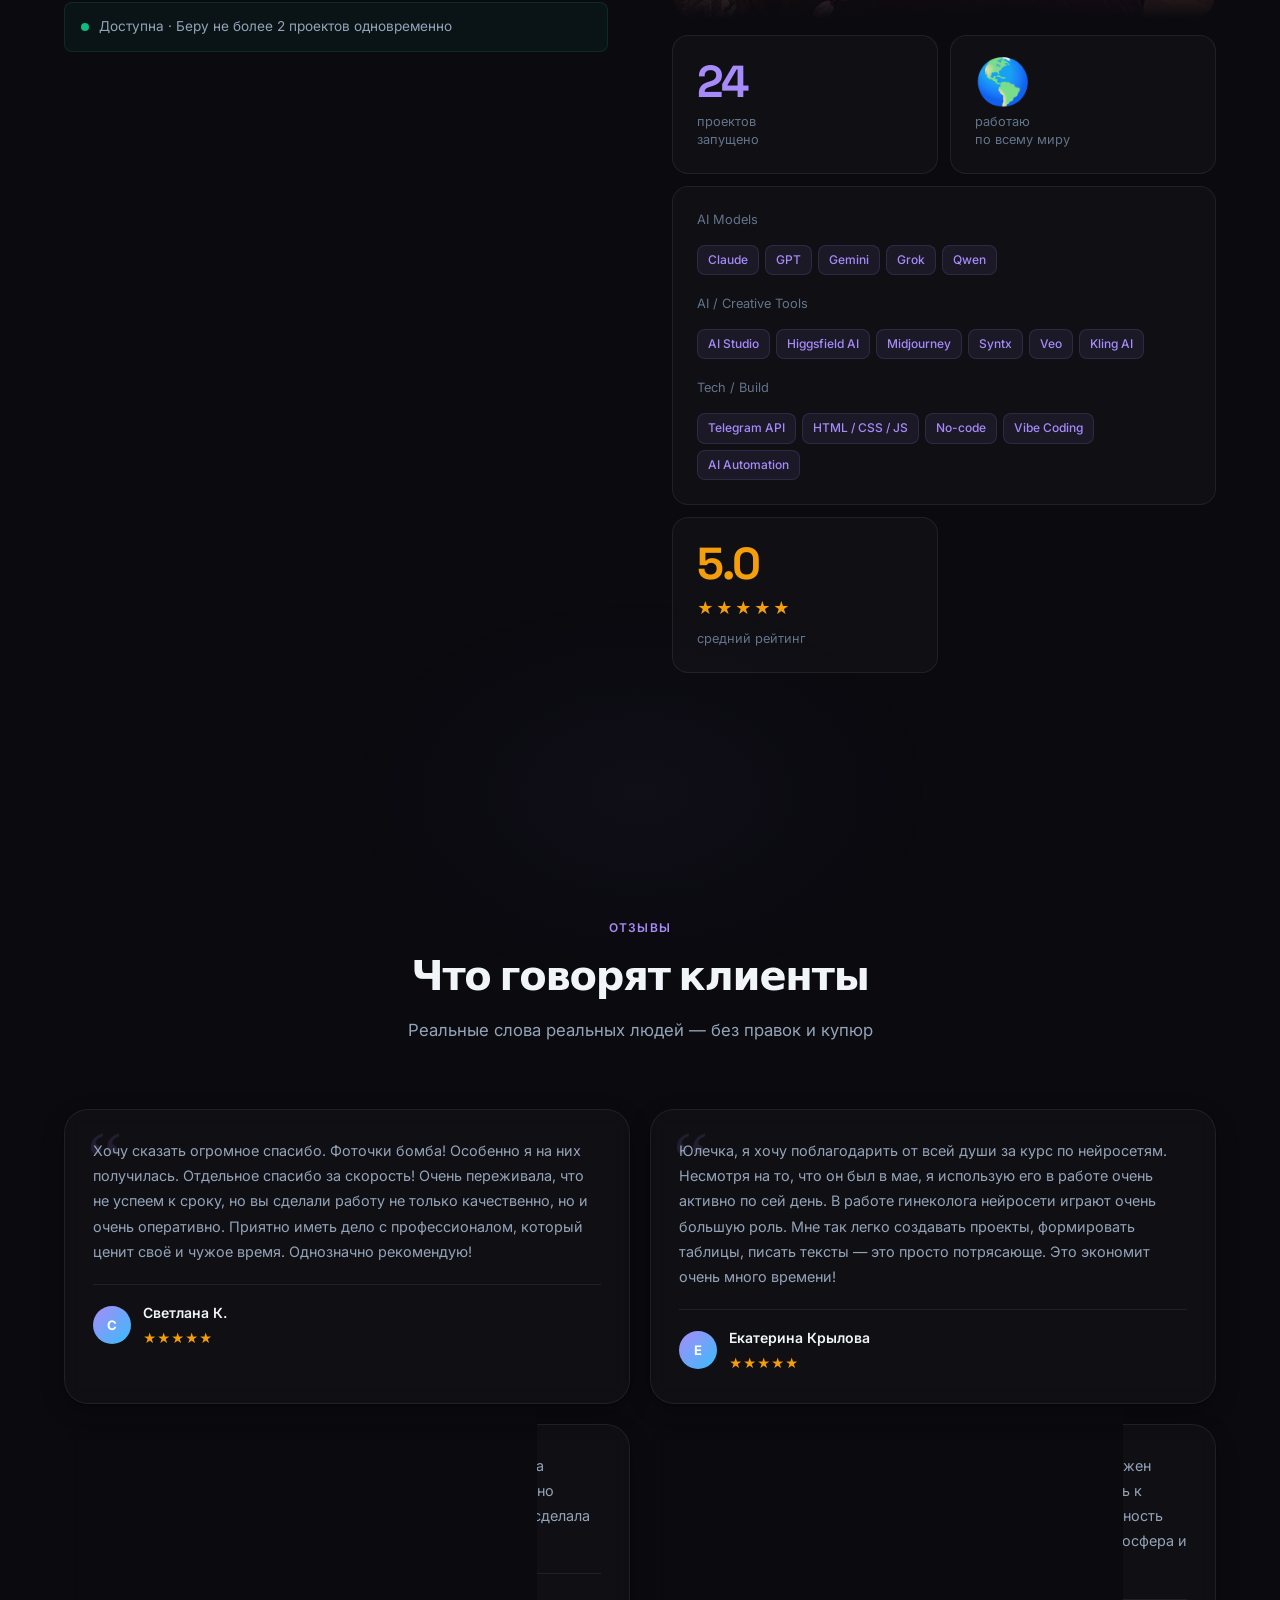
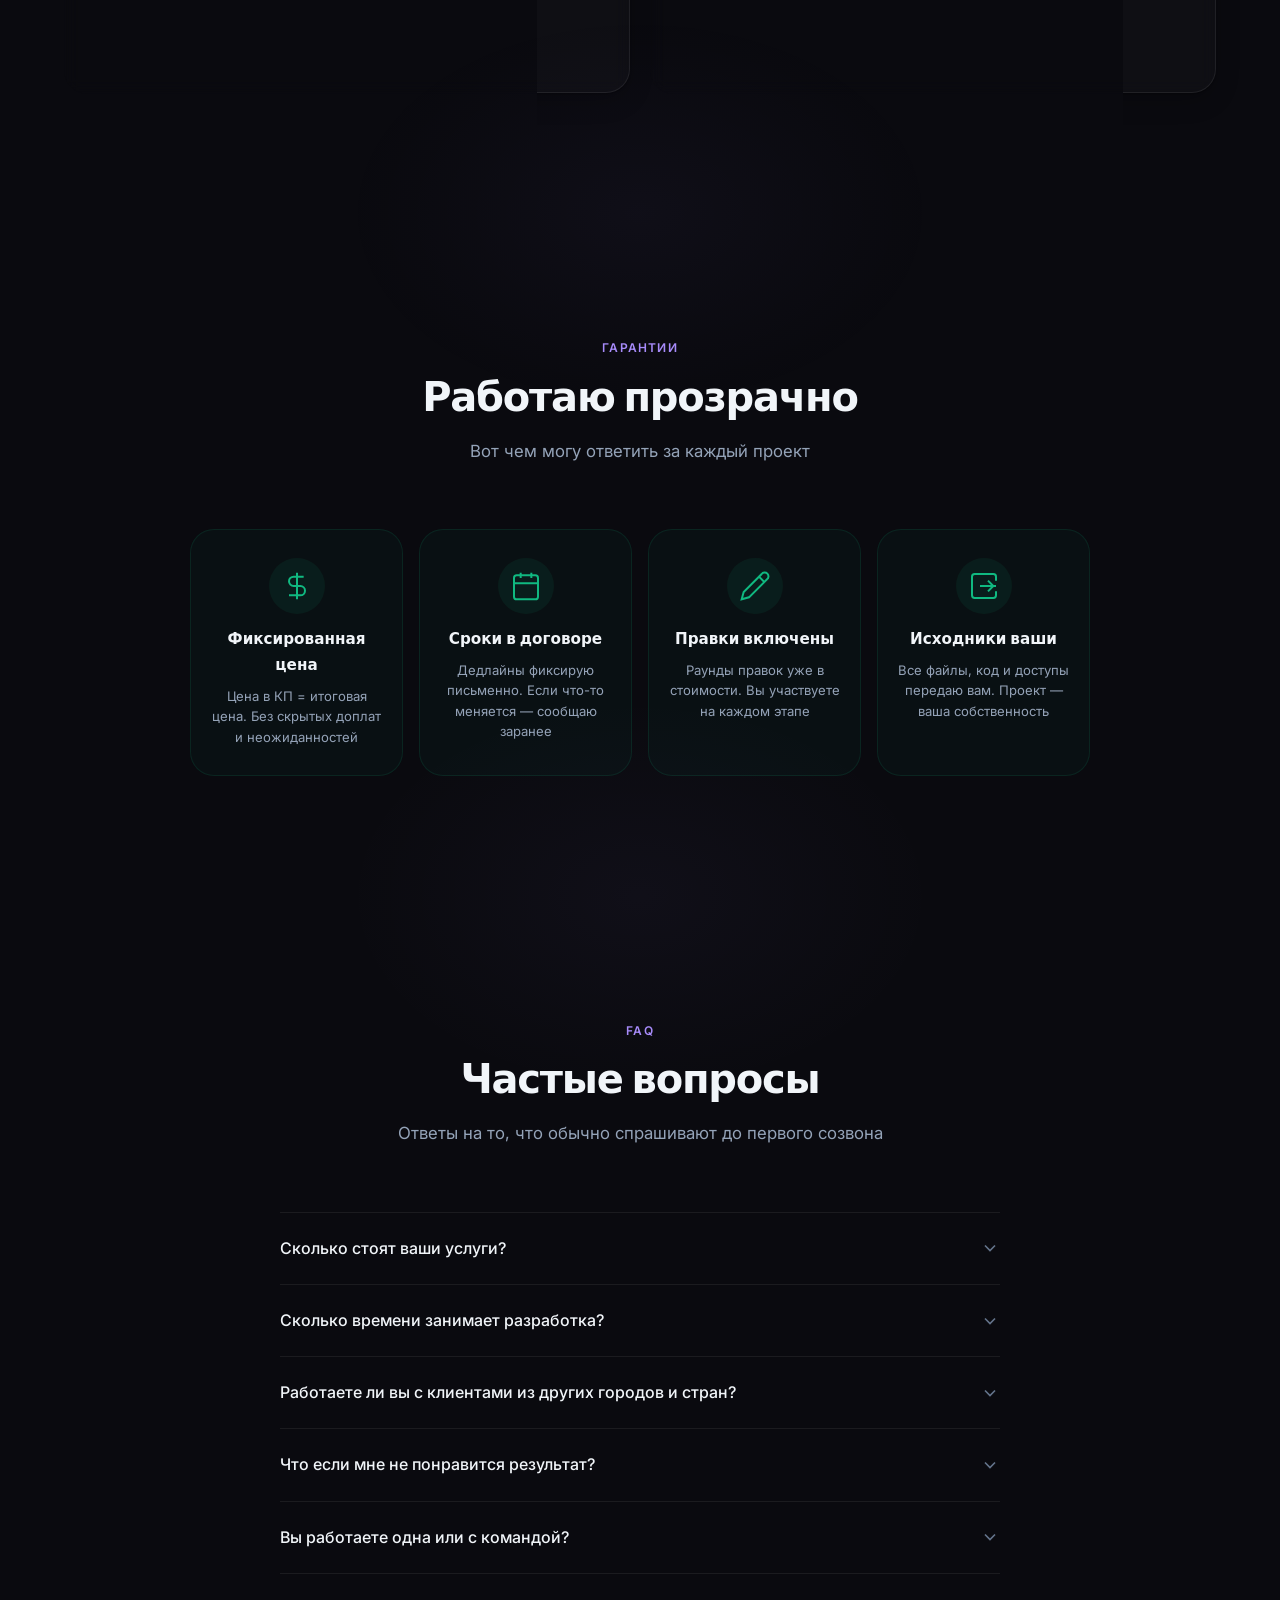
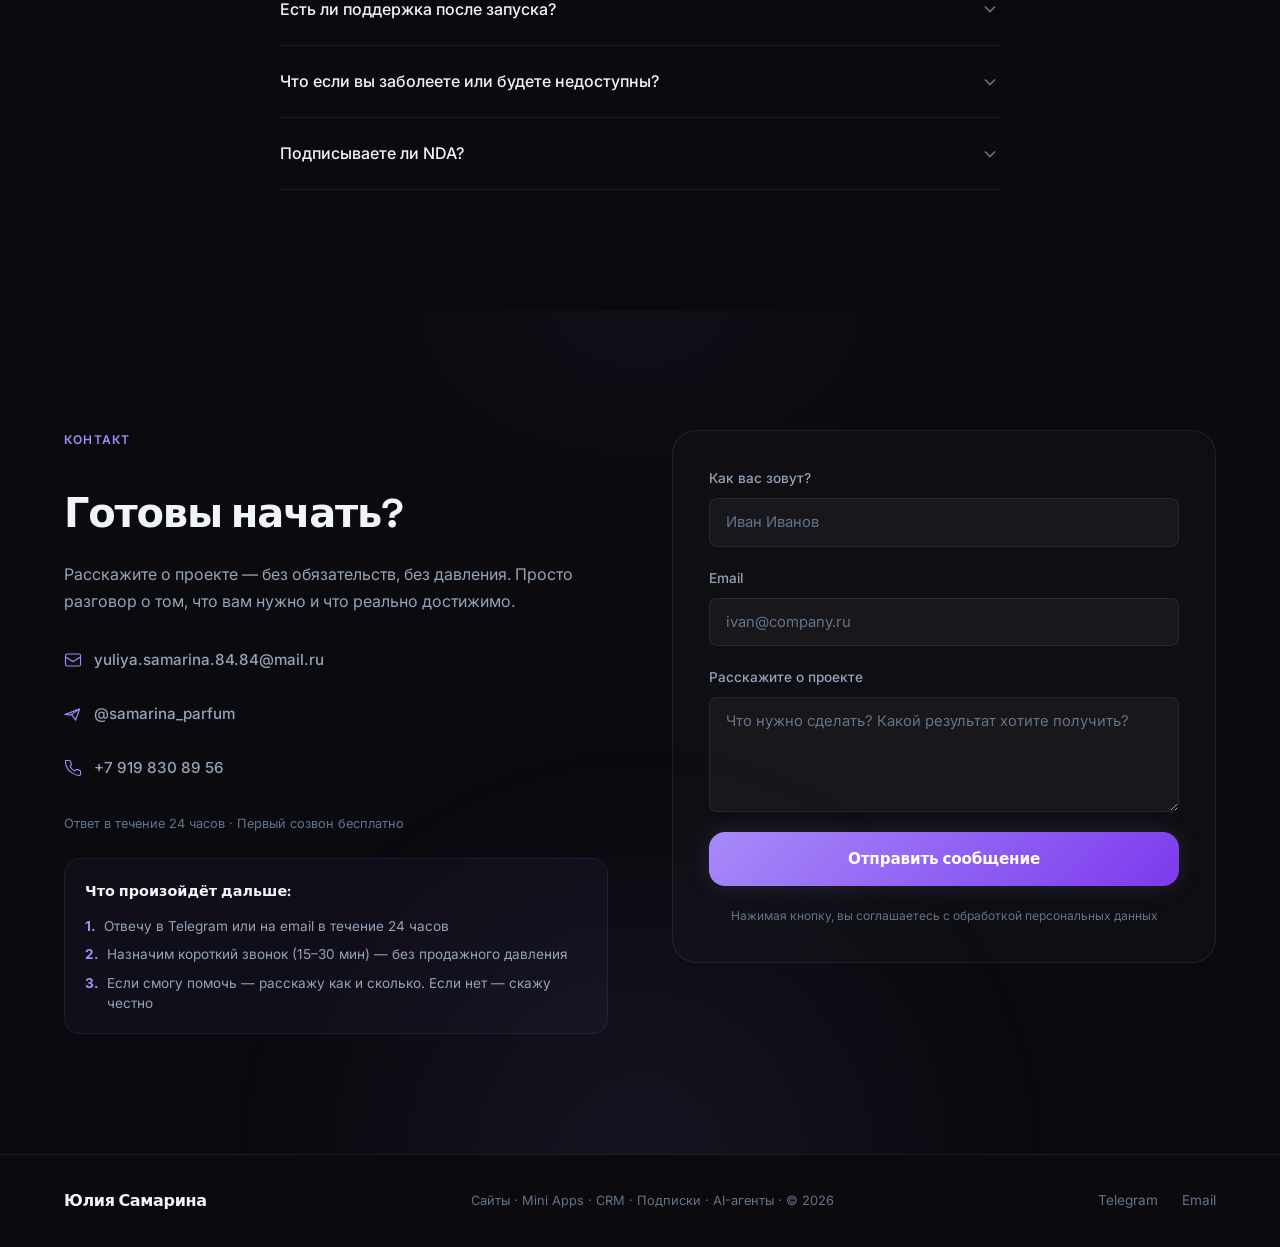
==== commit d18d2923: "Update service card text: neurophoto sessions and AI videos Co-Authored-By: Claude Opus 4.6 <noreply" ====
--- a/index.html
+++ b/index.html
@@ -1855,7 +1855,7 @@
           <ul class="service-card__list">
             <li>Лендинги под запуски — от 5 000 &#8381;</li>
             <li>Корпоративные сайты — от 30 000 &#8381;</li>
-            <li>Нейросессии и ролики об AI</li>
+            <li>Нейрофотосессии, визуал и AI-ролики — от сниппета до рекламной кампании, истории</li>
             <li>Цифровые продукты под ключ</li>
           </ul>
           <a href="#contact" class="service-card__cta">Обсудить проект &#8594;</a>
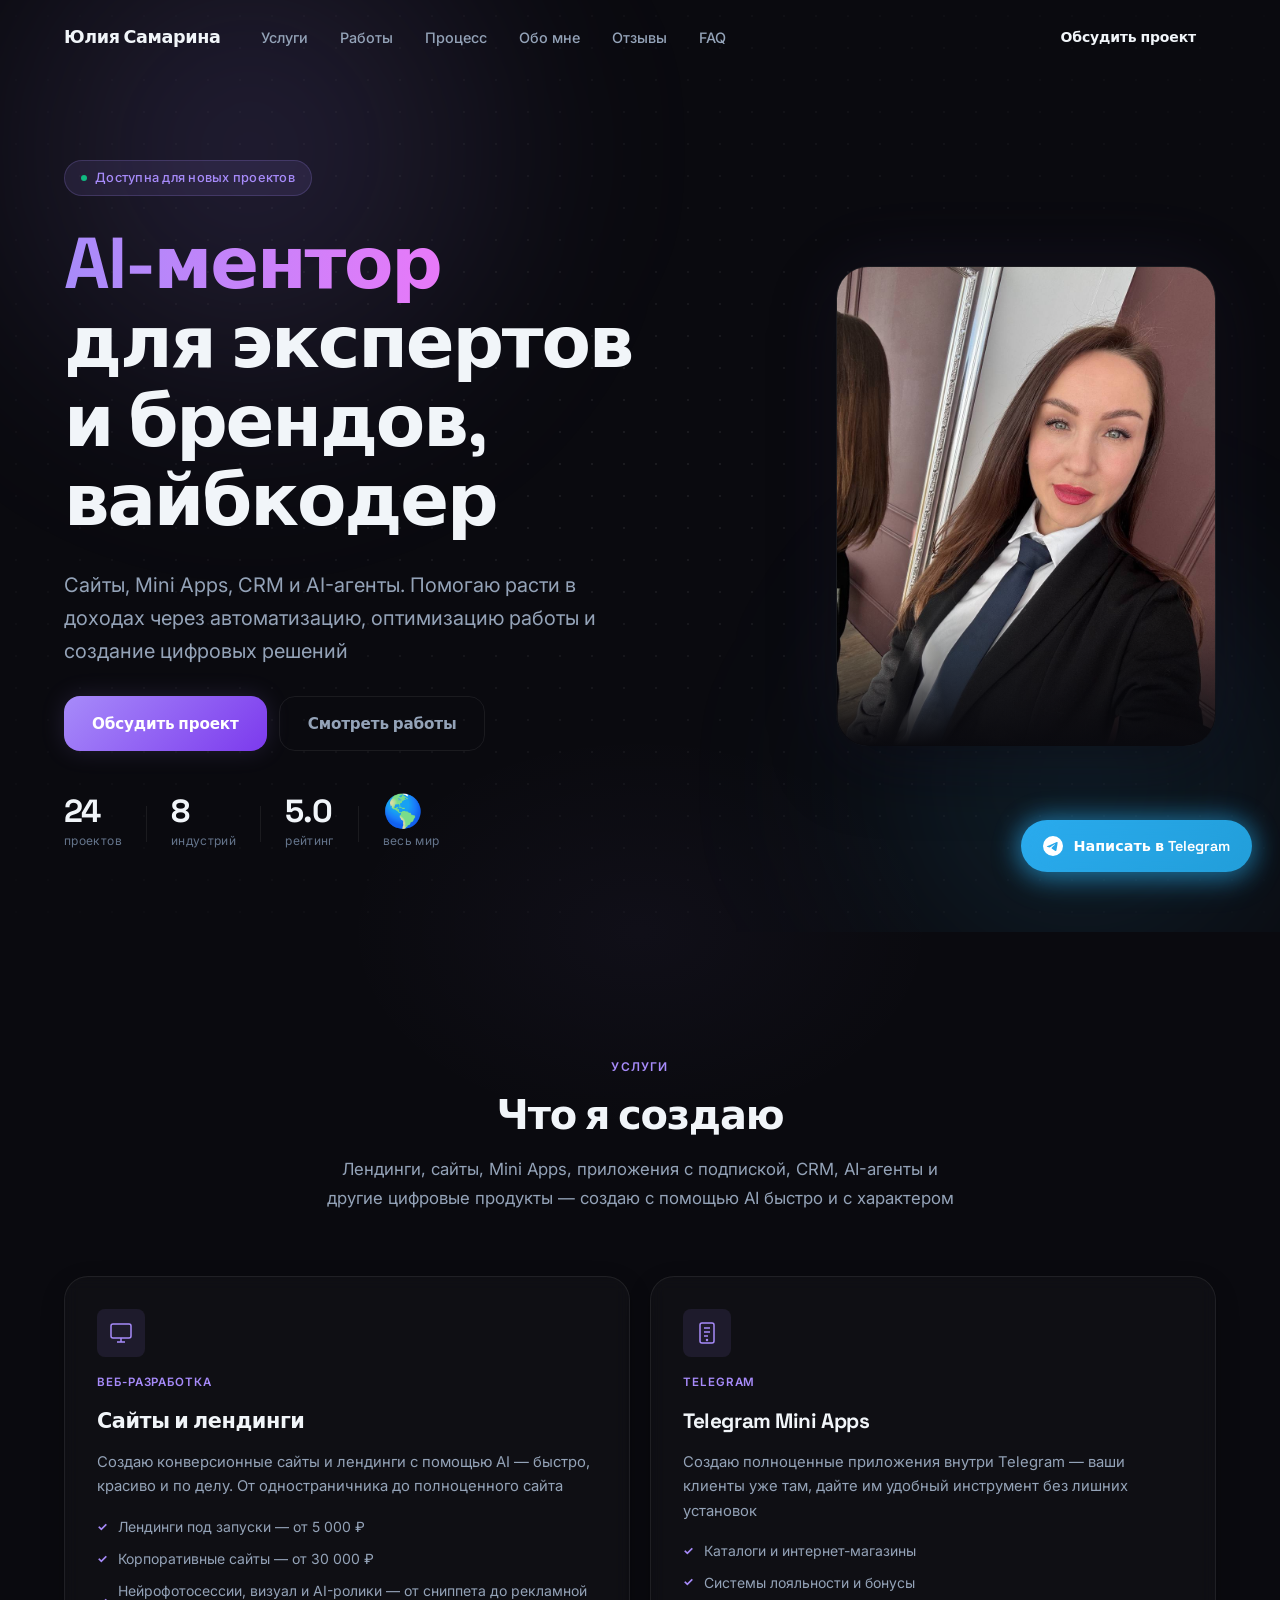
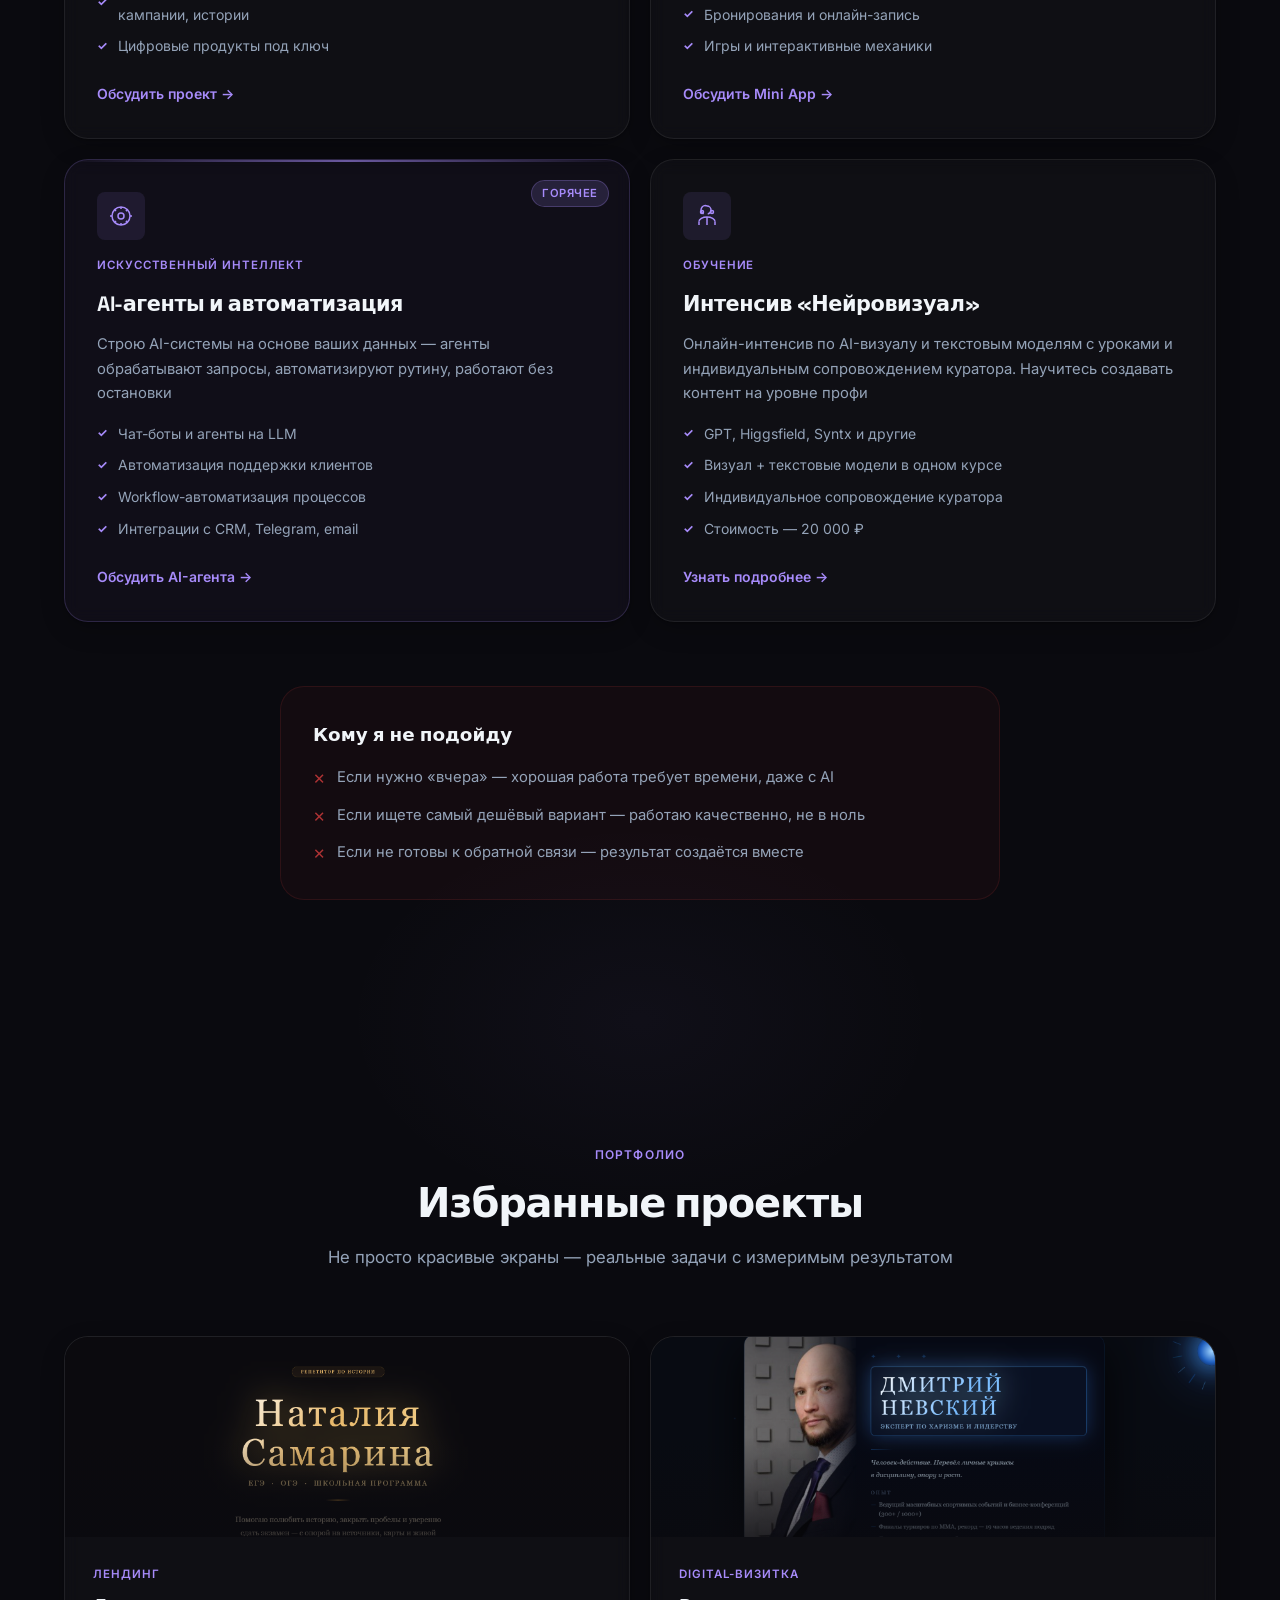
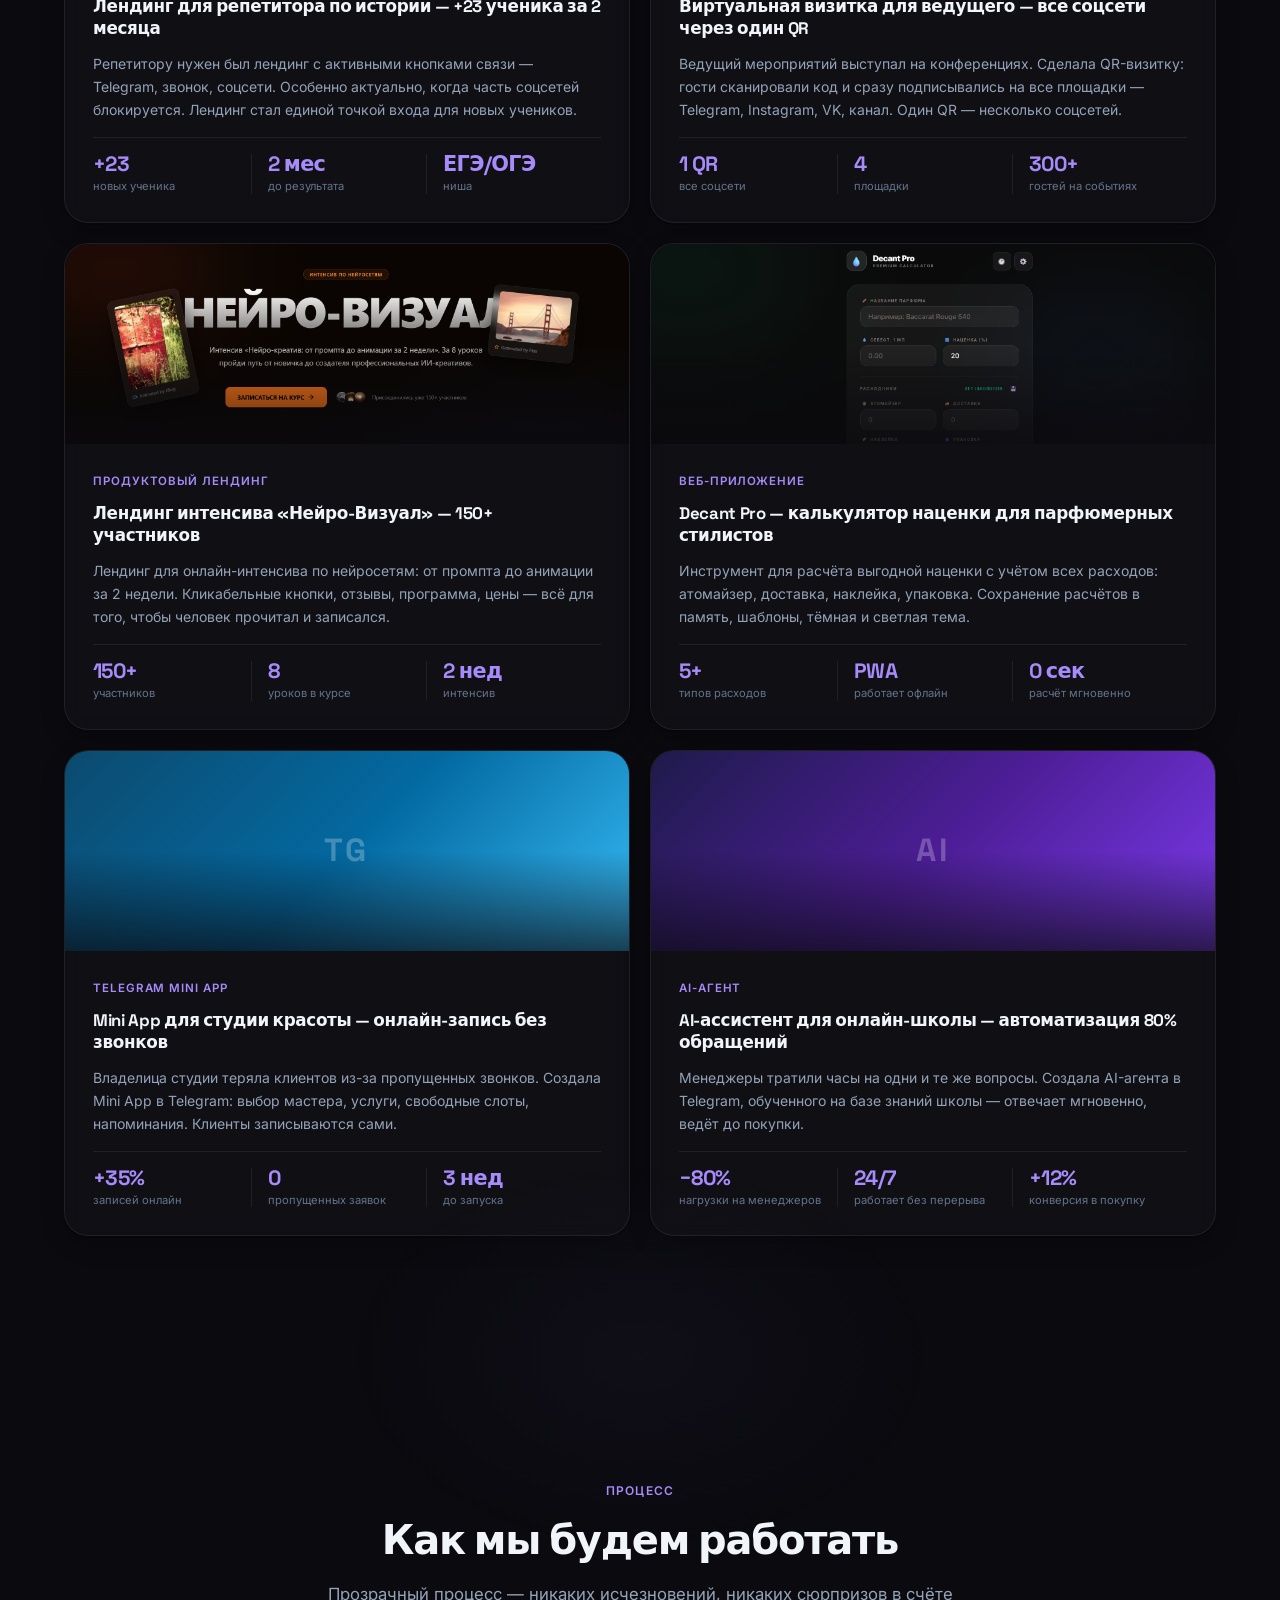
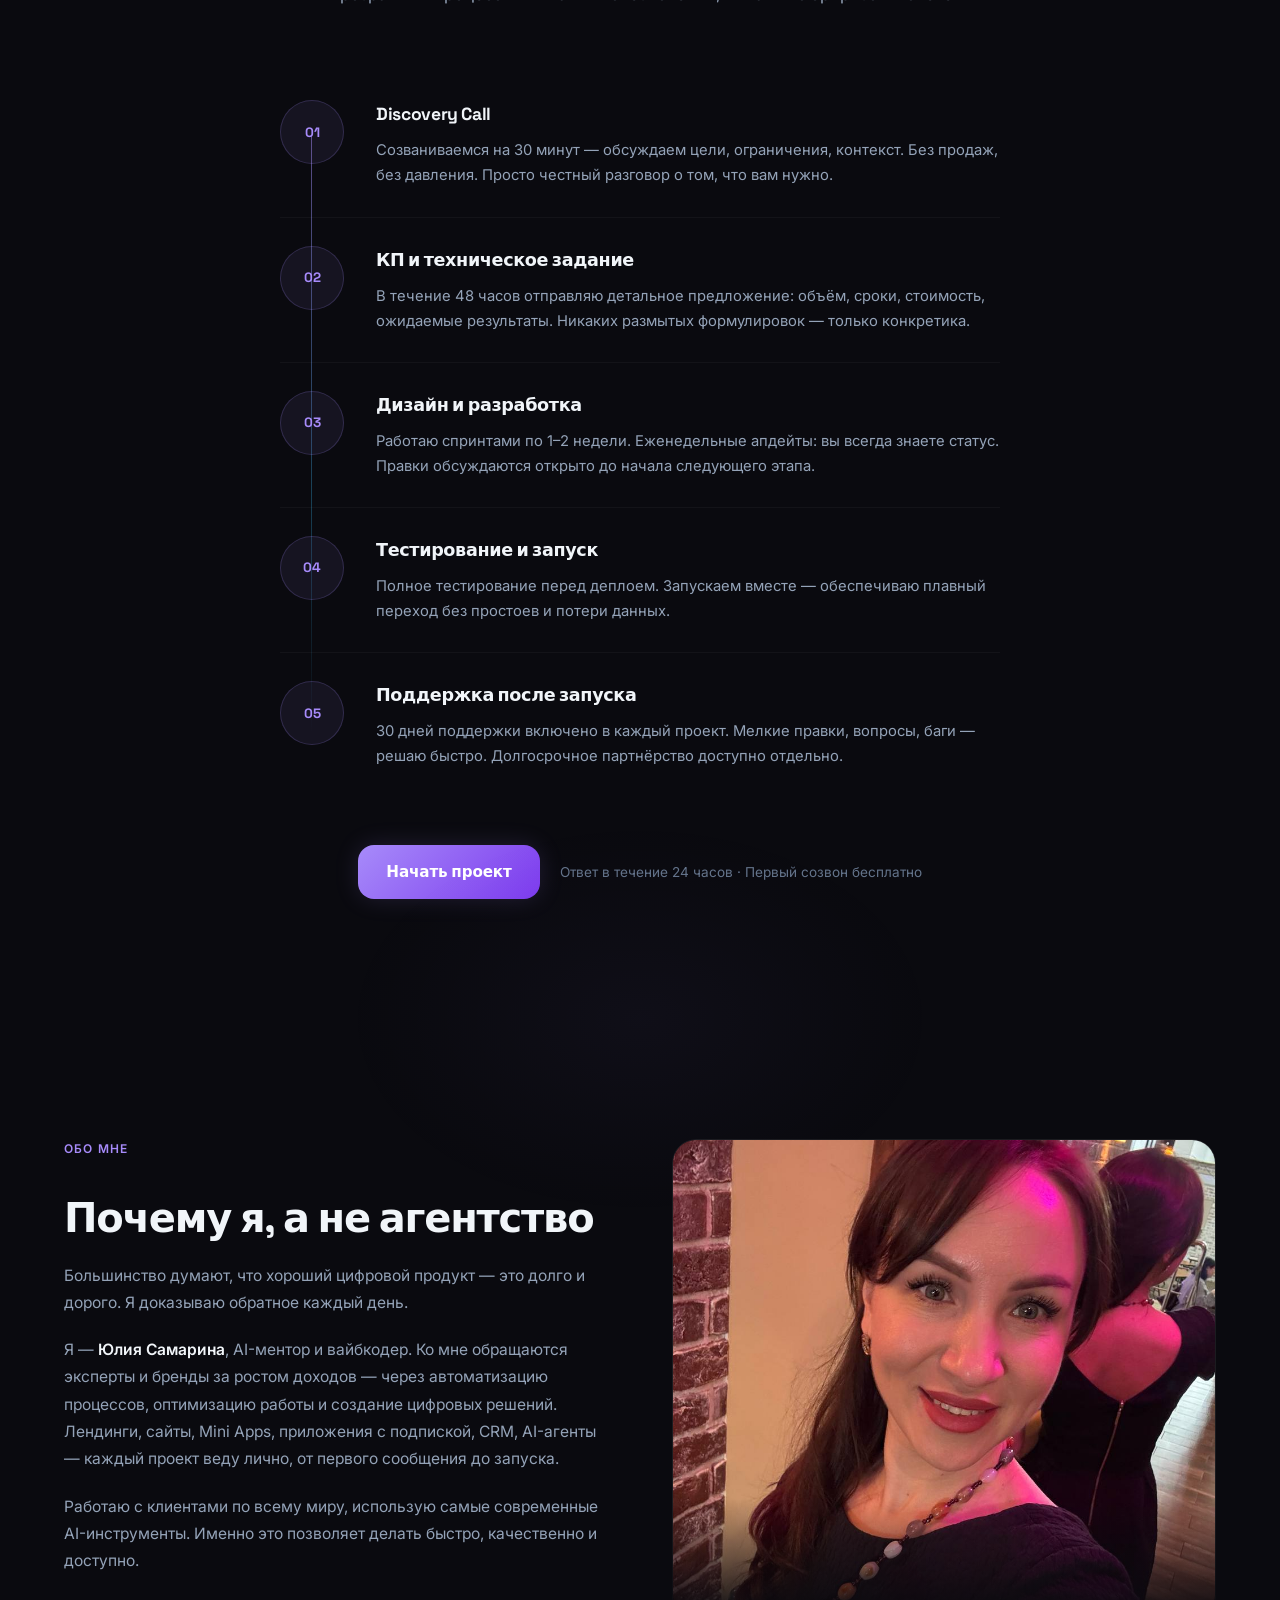
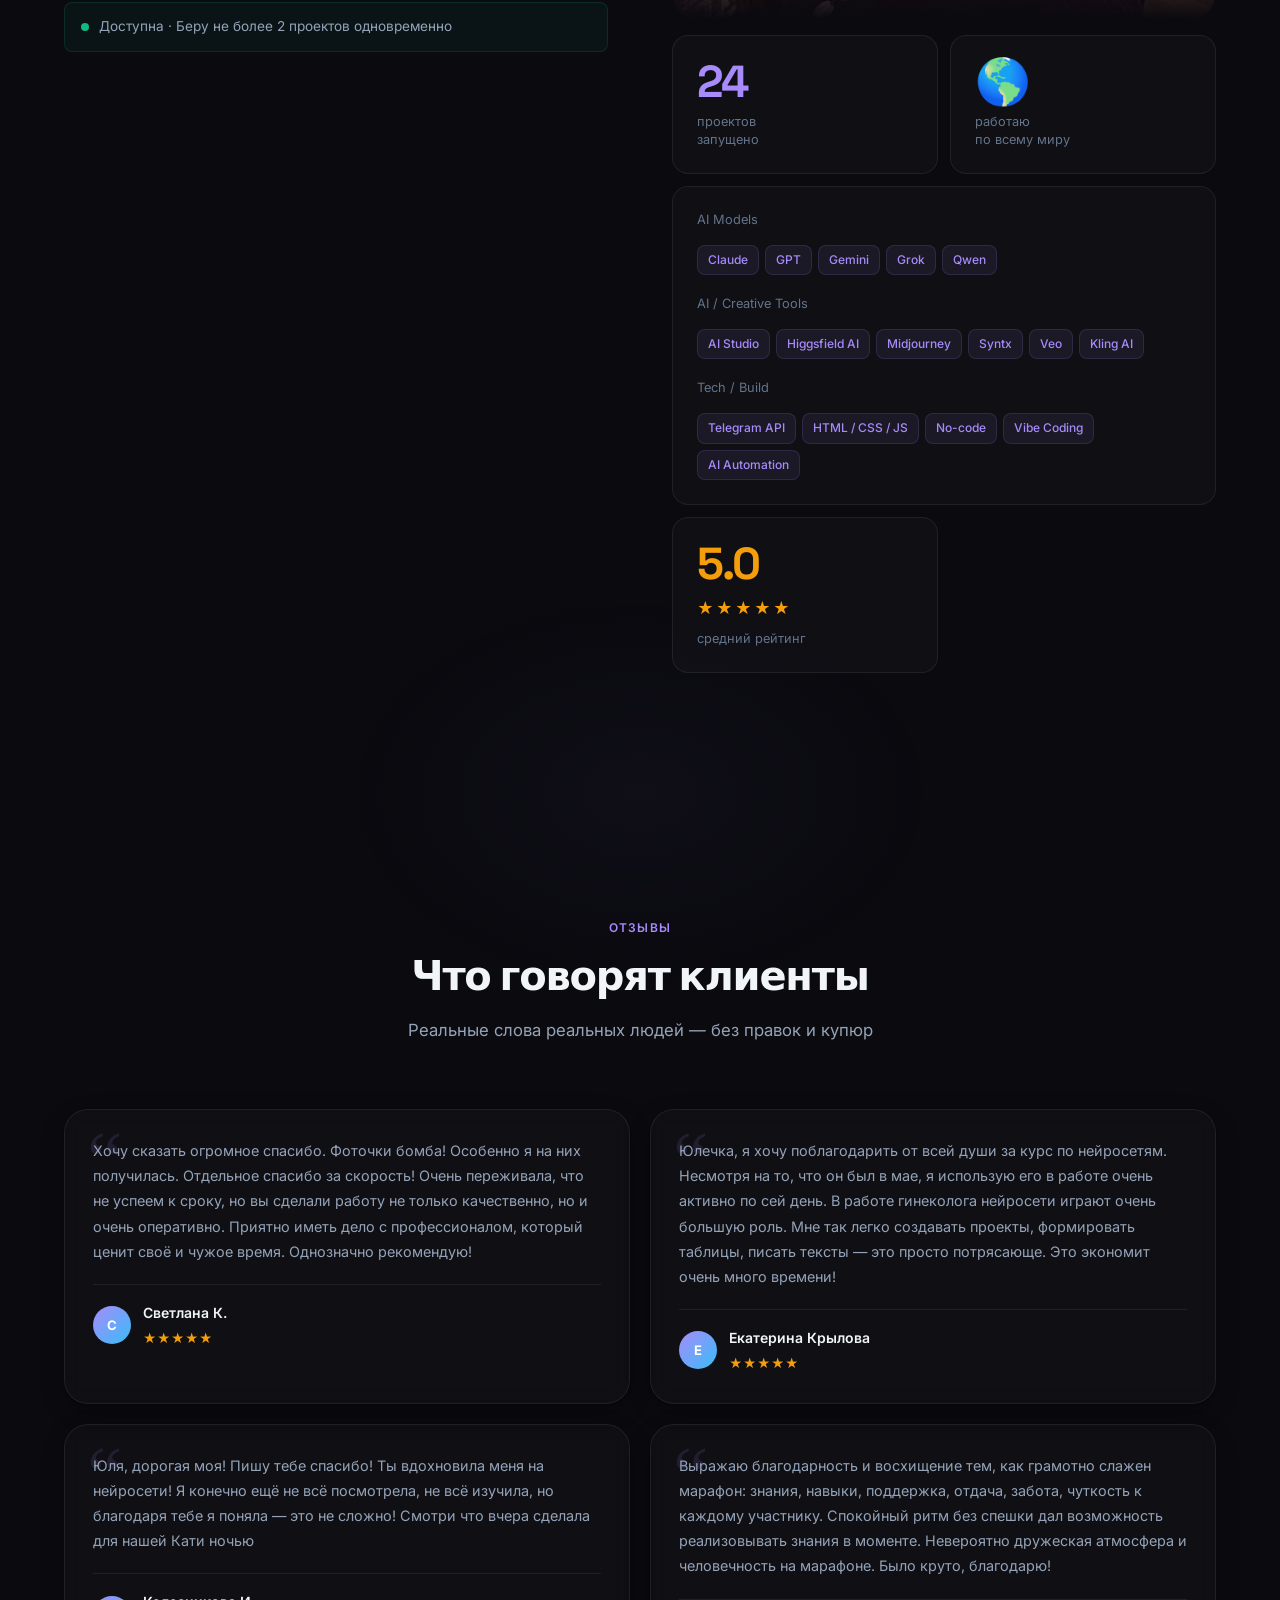
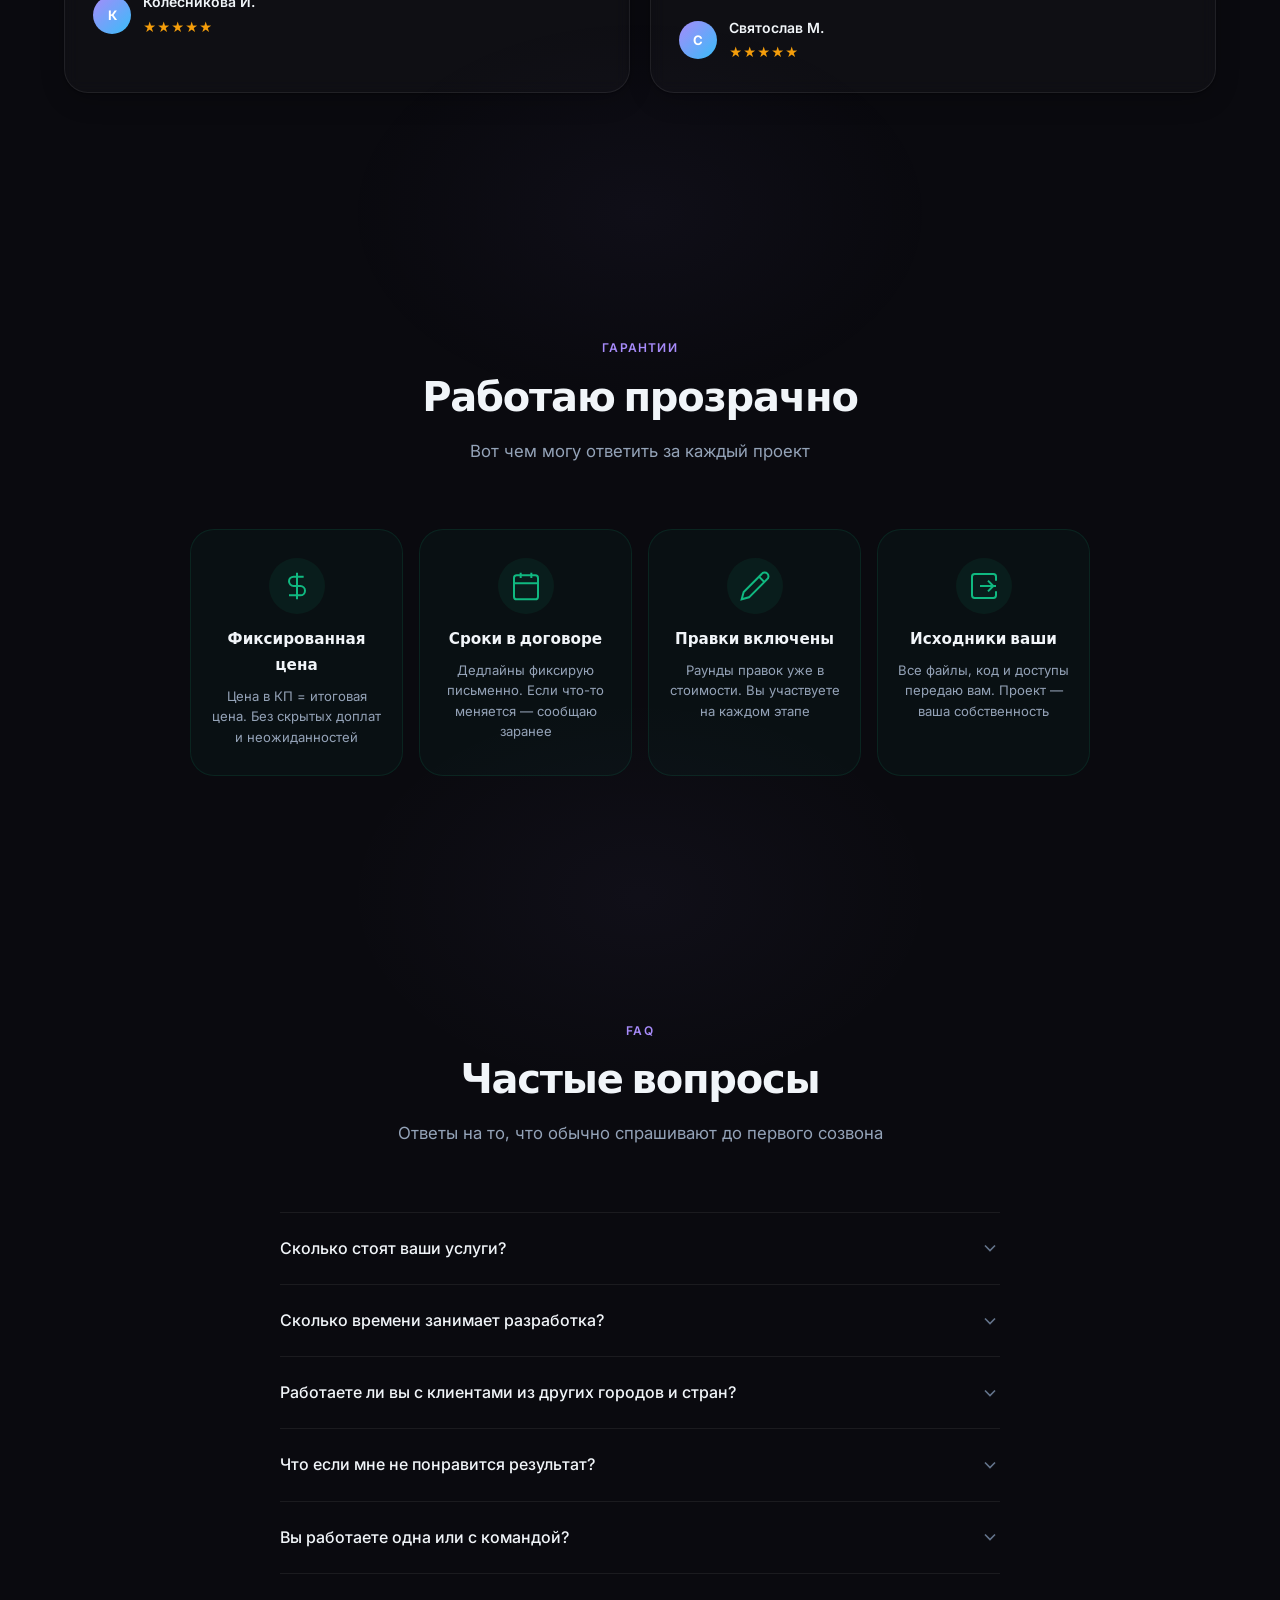
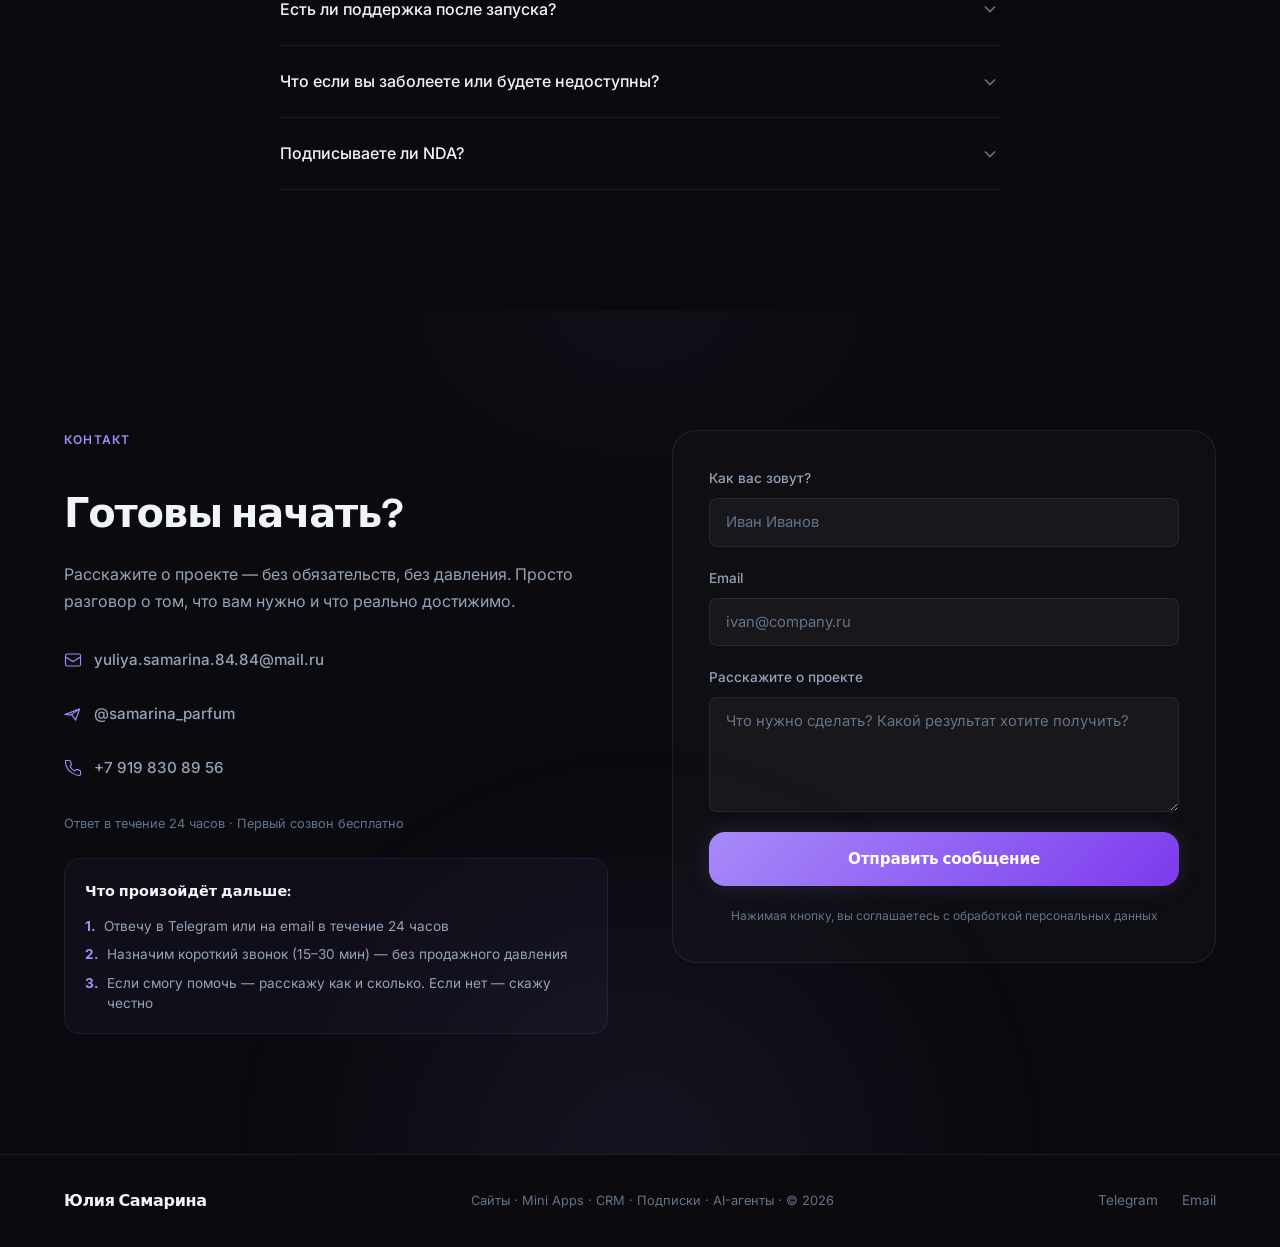
==== commit f64ec337: "Update services subtitle: replace нейросессии with цифровые продукты Co-Authored-By: Claude Opus 4.6" ====
--- a/index.html
+++ b/index.html
@@ -1839,7 +1839,7 @@
       <div class="section-head reveal">
         <span class="section-tag">Услуги</span>
         <h2 class="section-title">Что я создаю</h2>
-        <p class="section-desc">Лендинги, сайты, Mini Apps, приложения с подпиской, CRM, AI-агенты и нейросессии — создаю с помощью AI быстро и с характером</p>
+        <p class="section-desc">Лендинги, сайты, Mini Apps, приложения с подпиской, CRM, AI-агенты и другие цифровые продукты — создаю с помощью AI быстро и с характером</p>
       </div>
 
       <div class="services-grid">
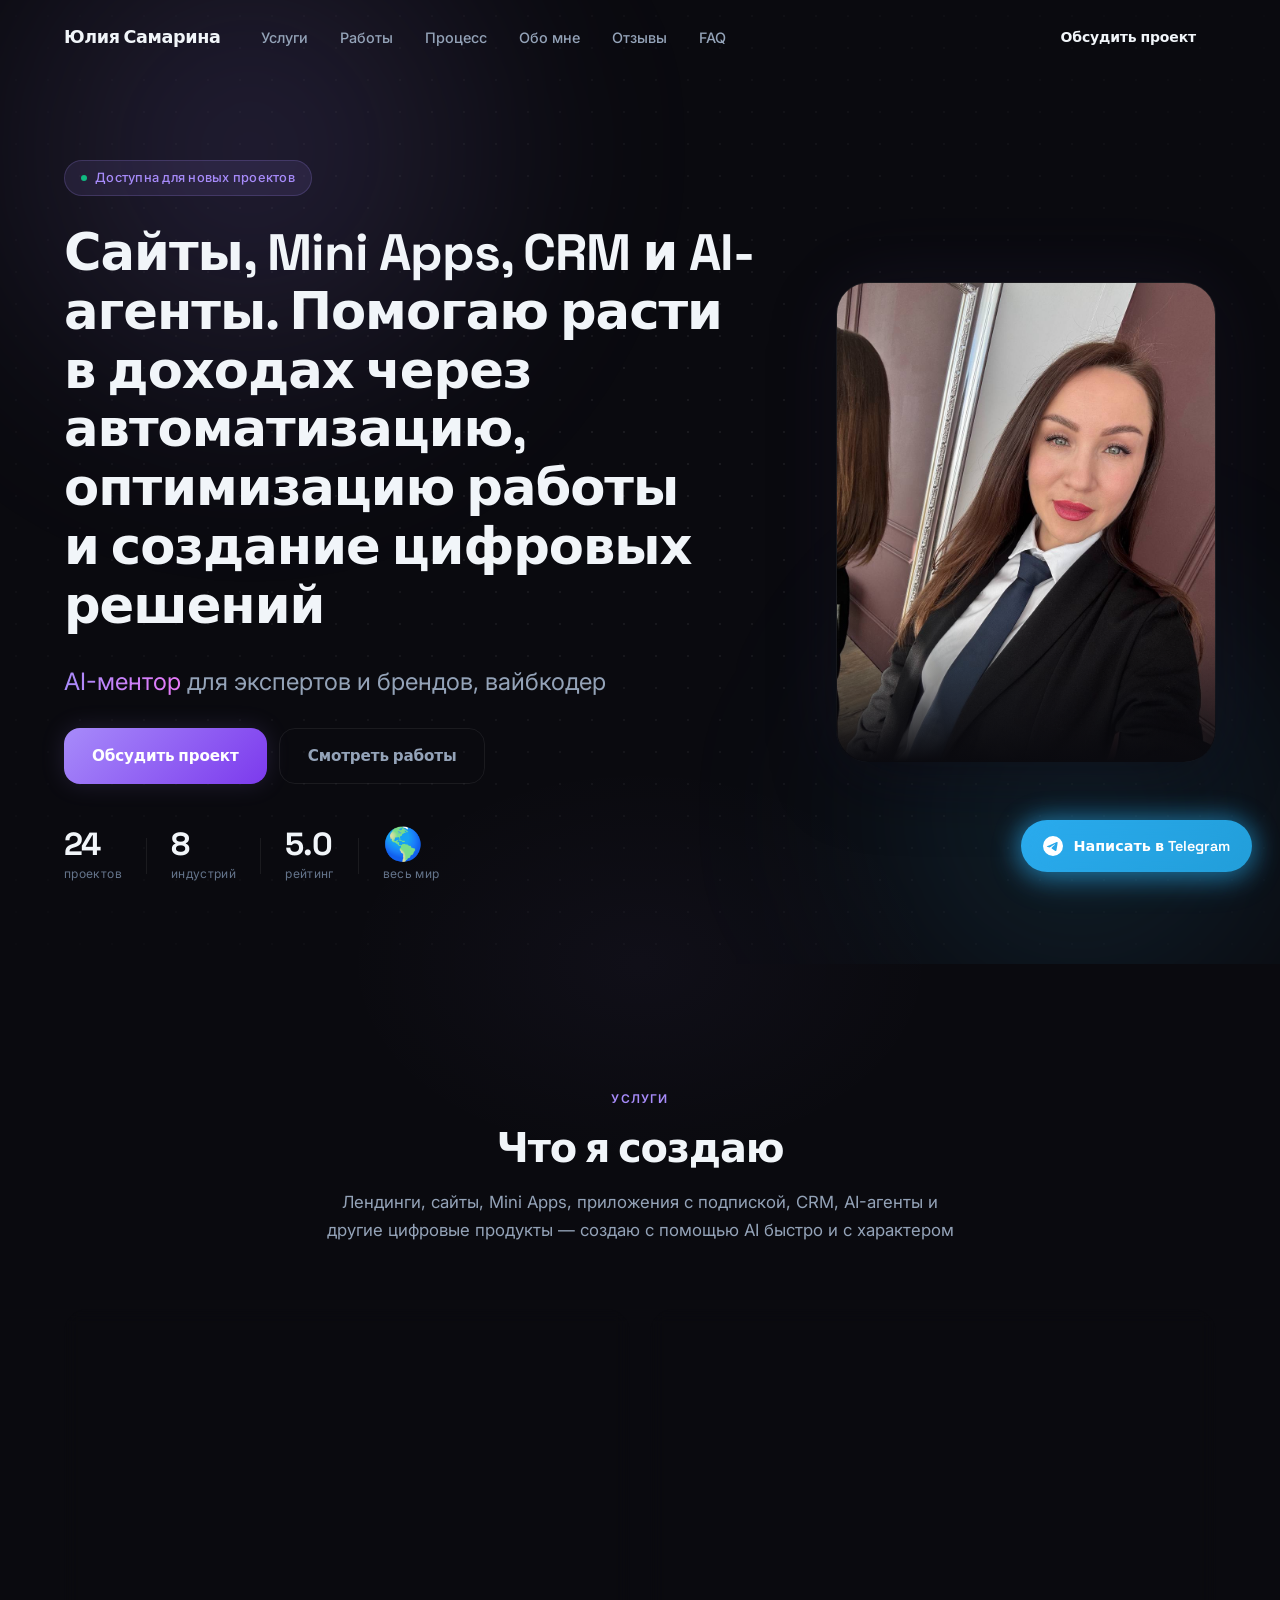
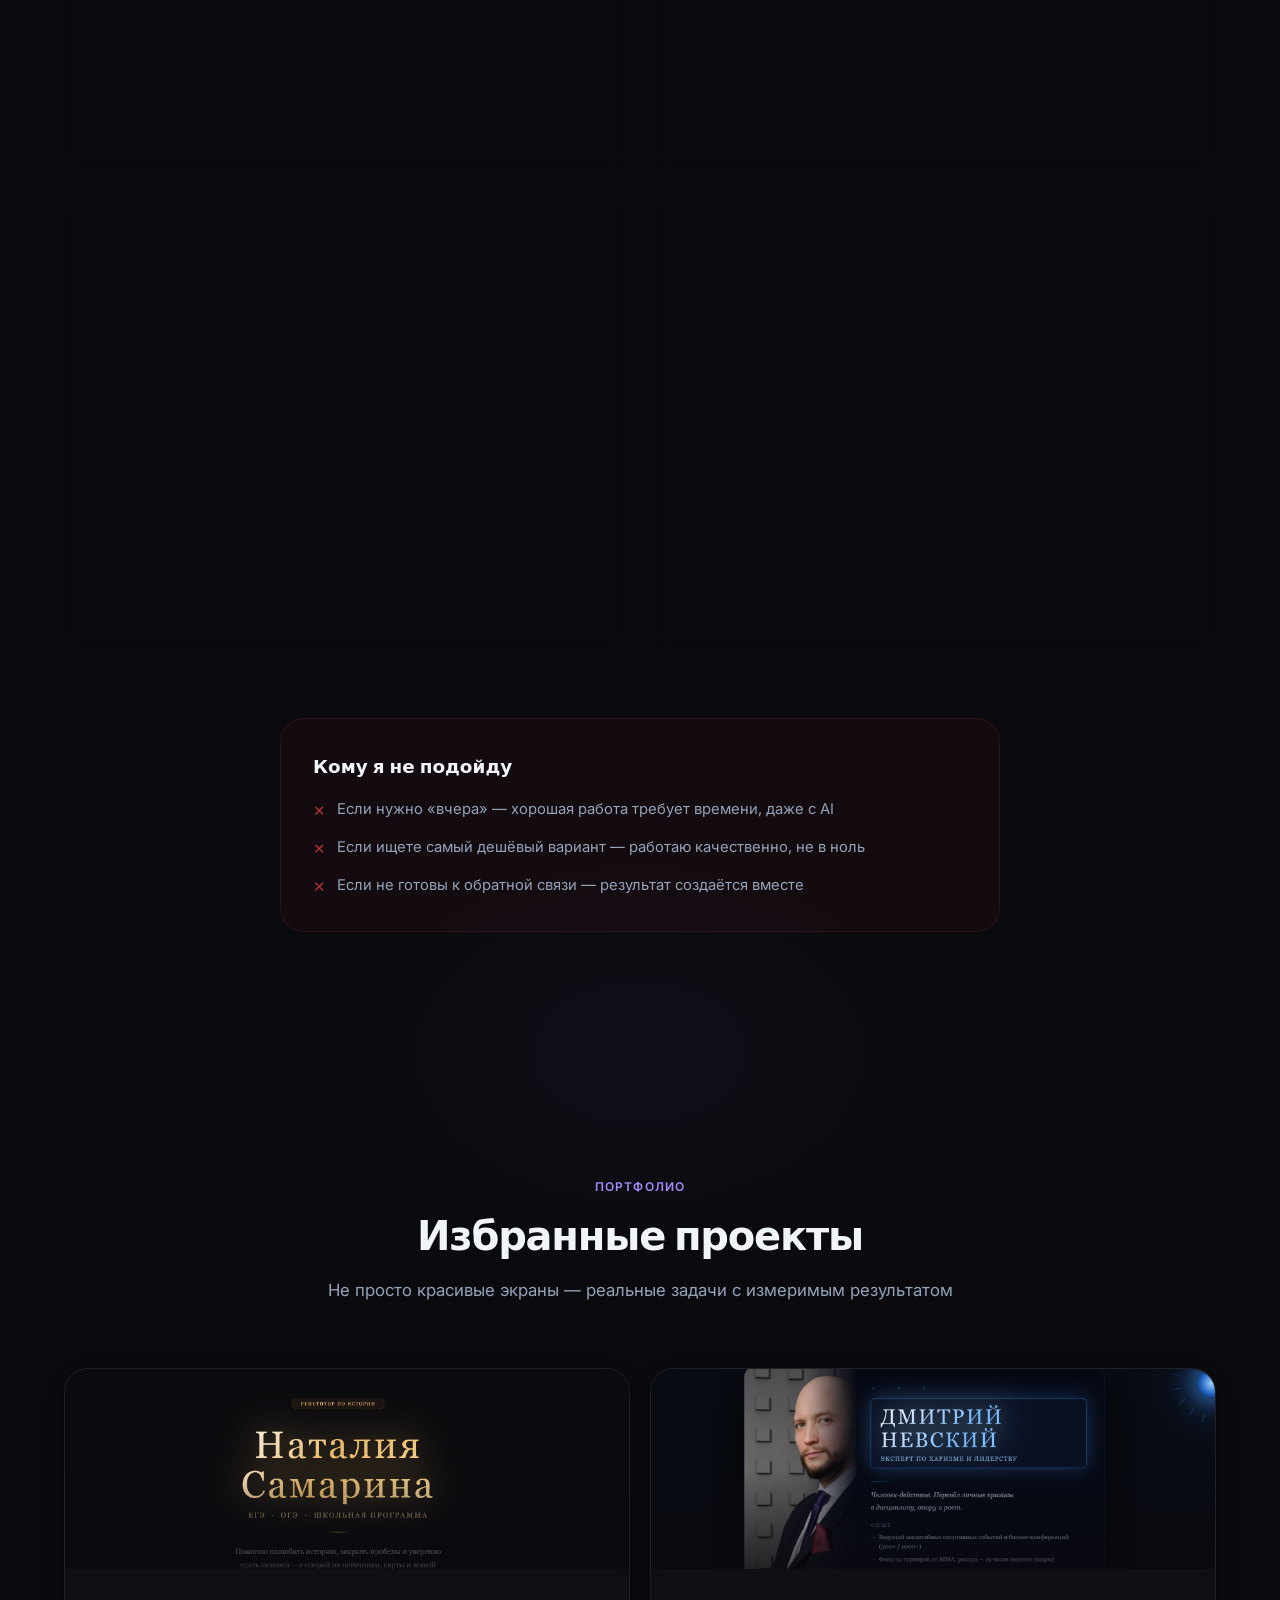
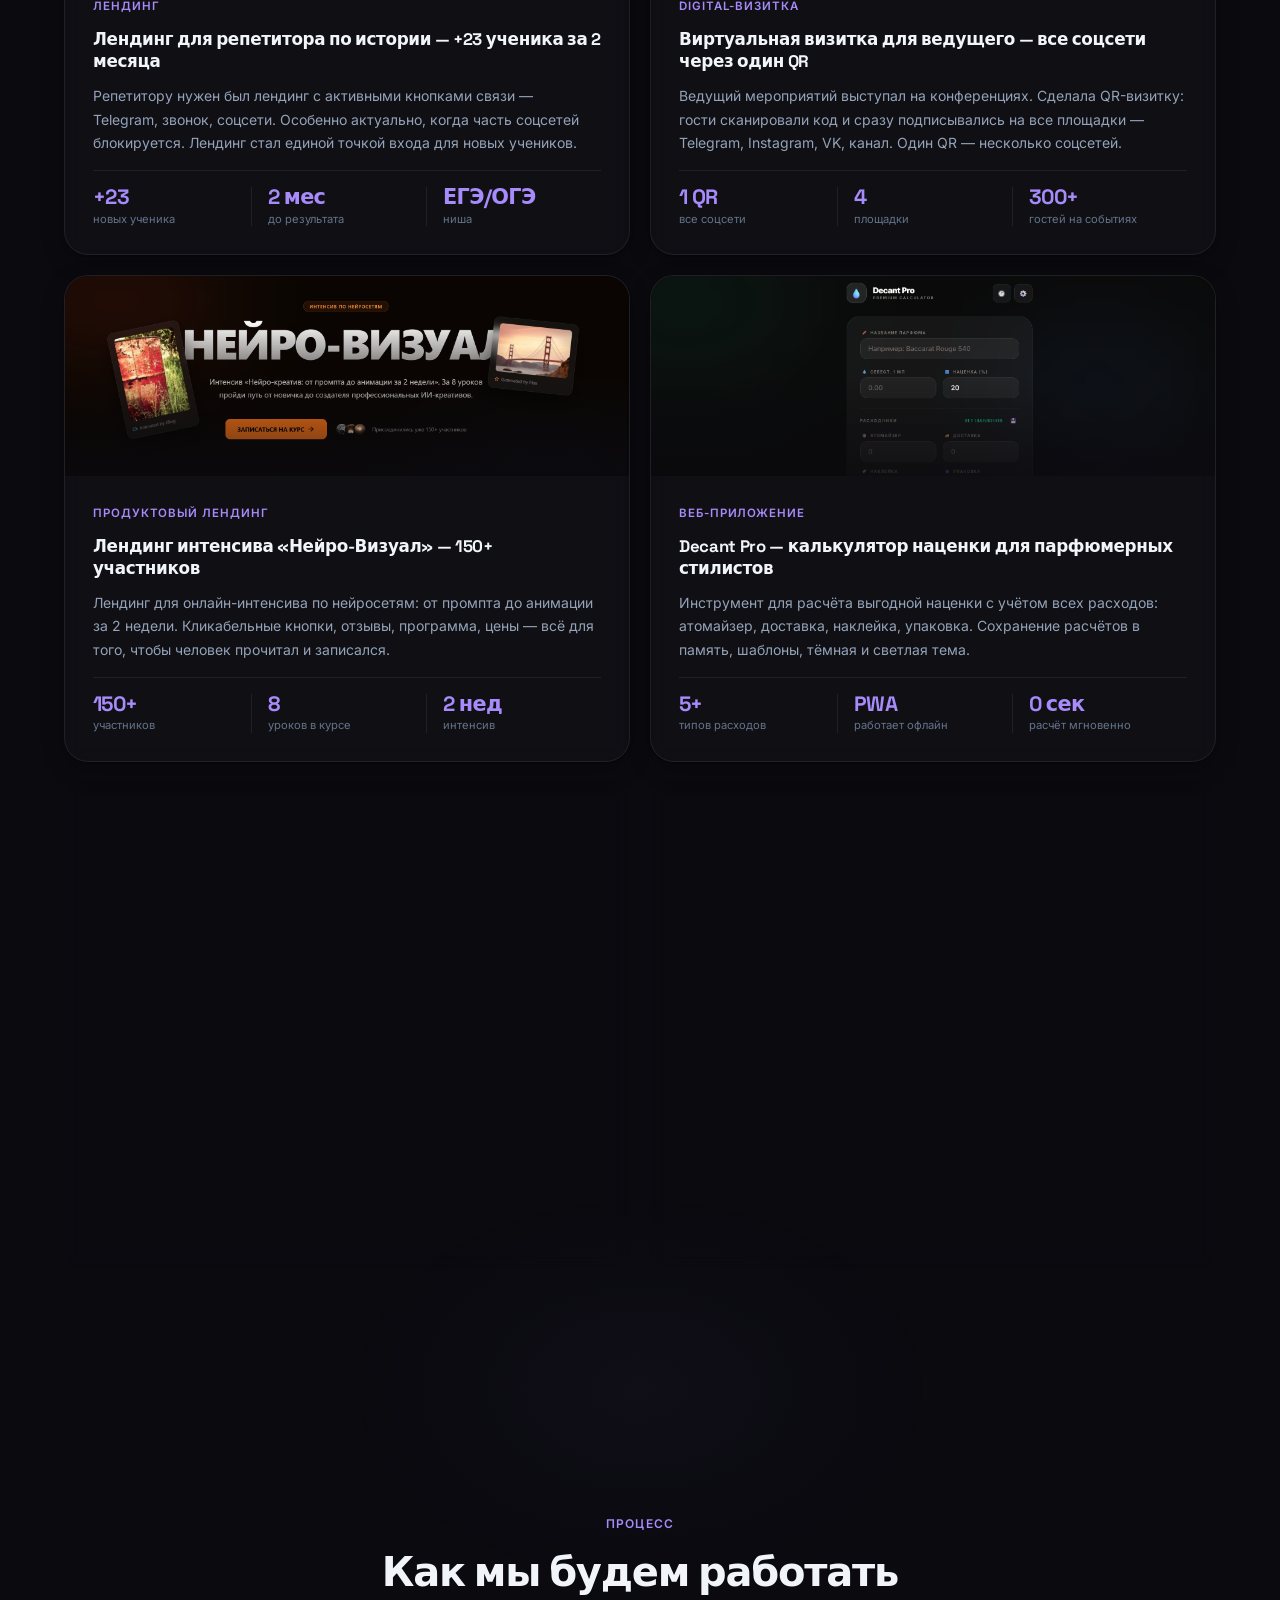
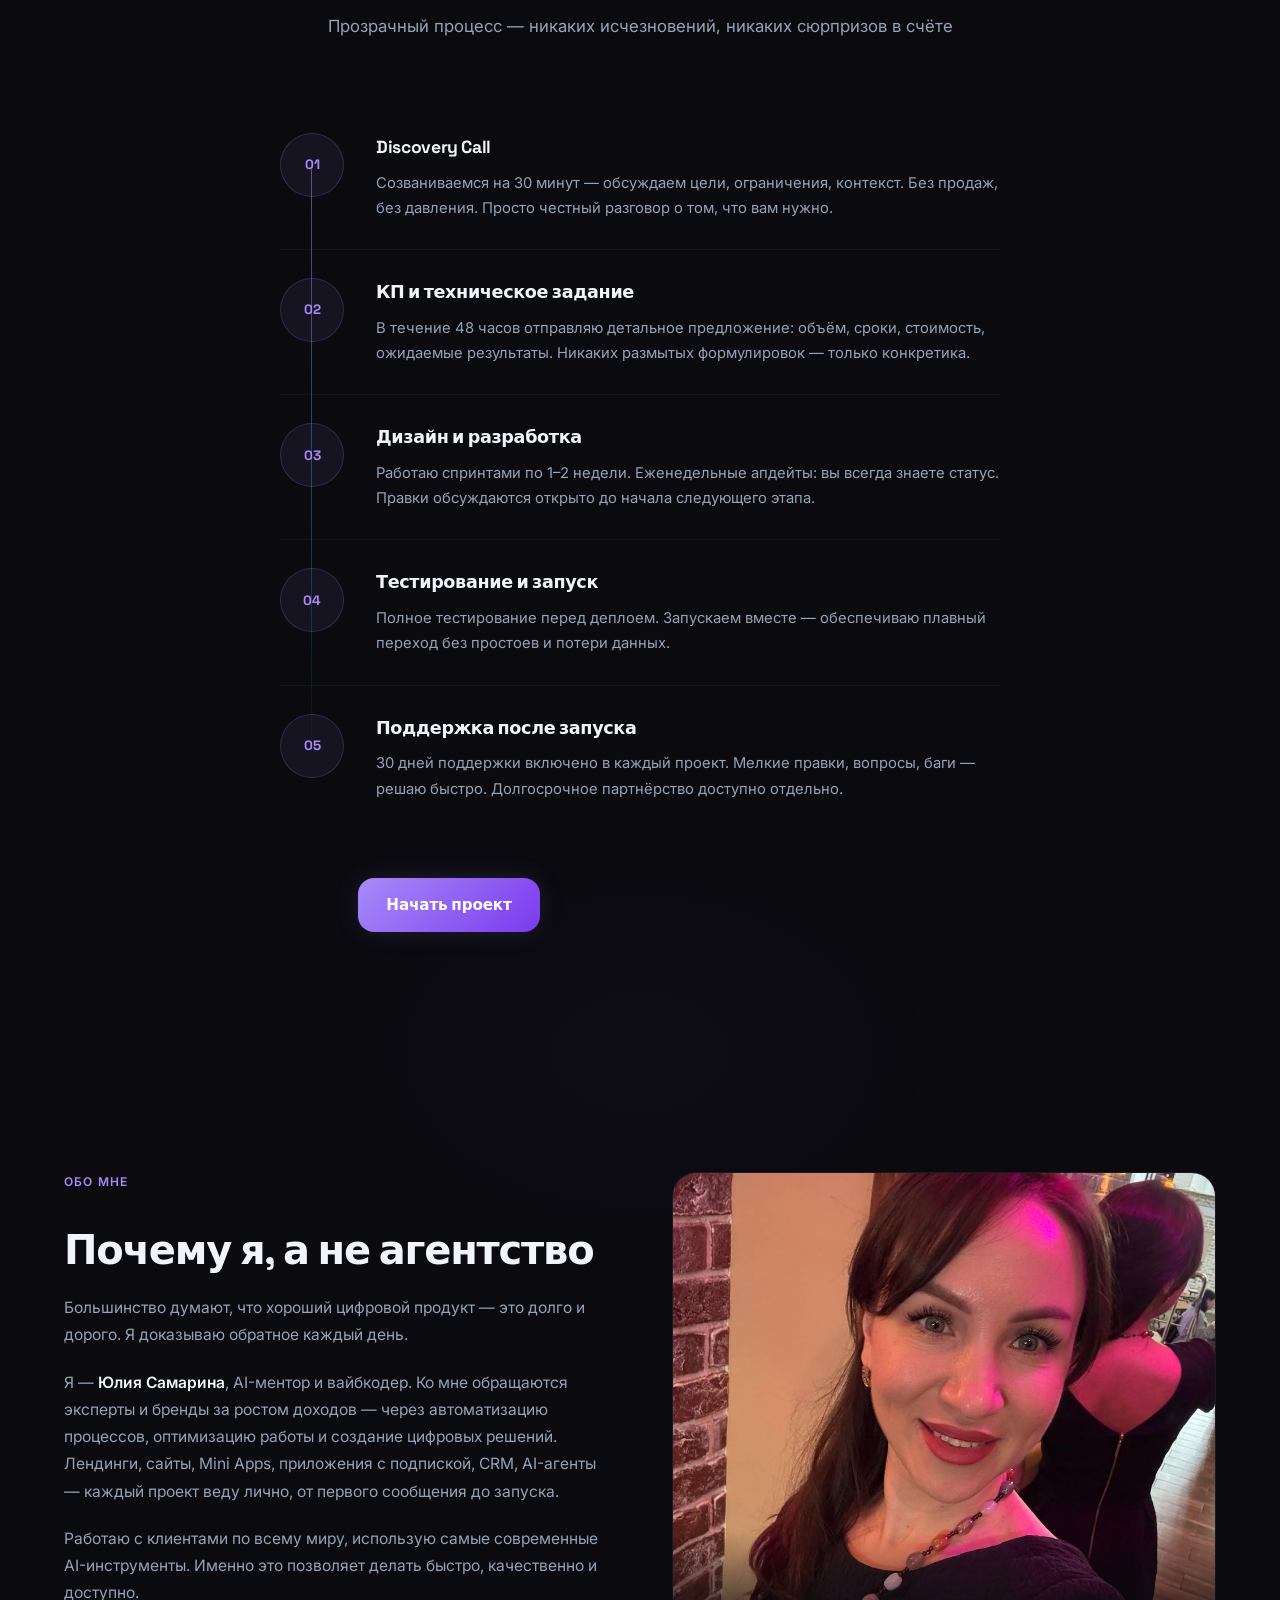
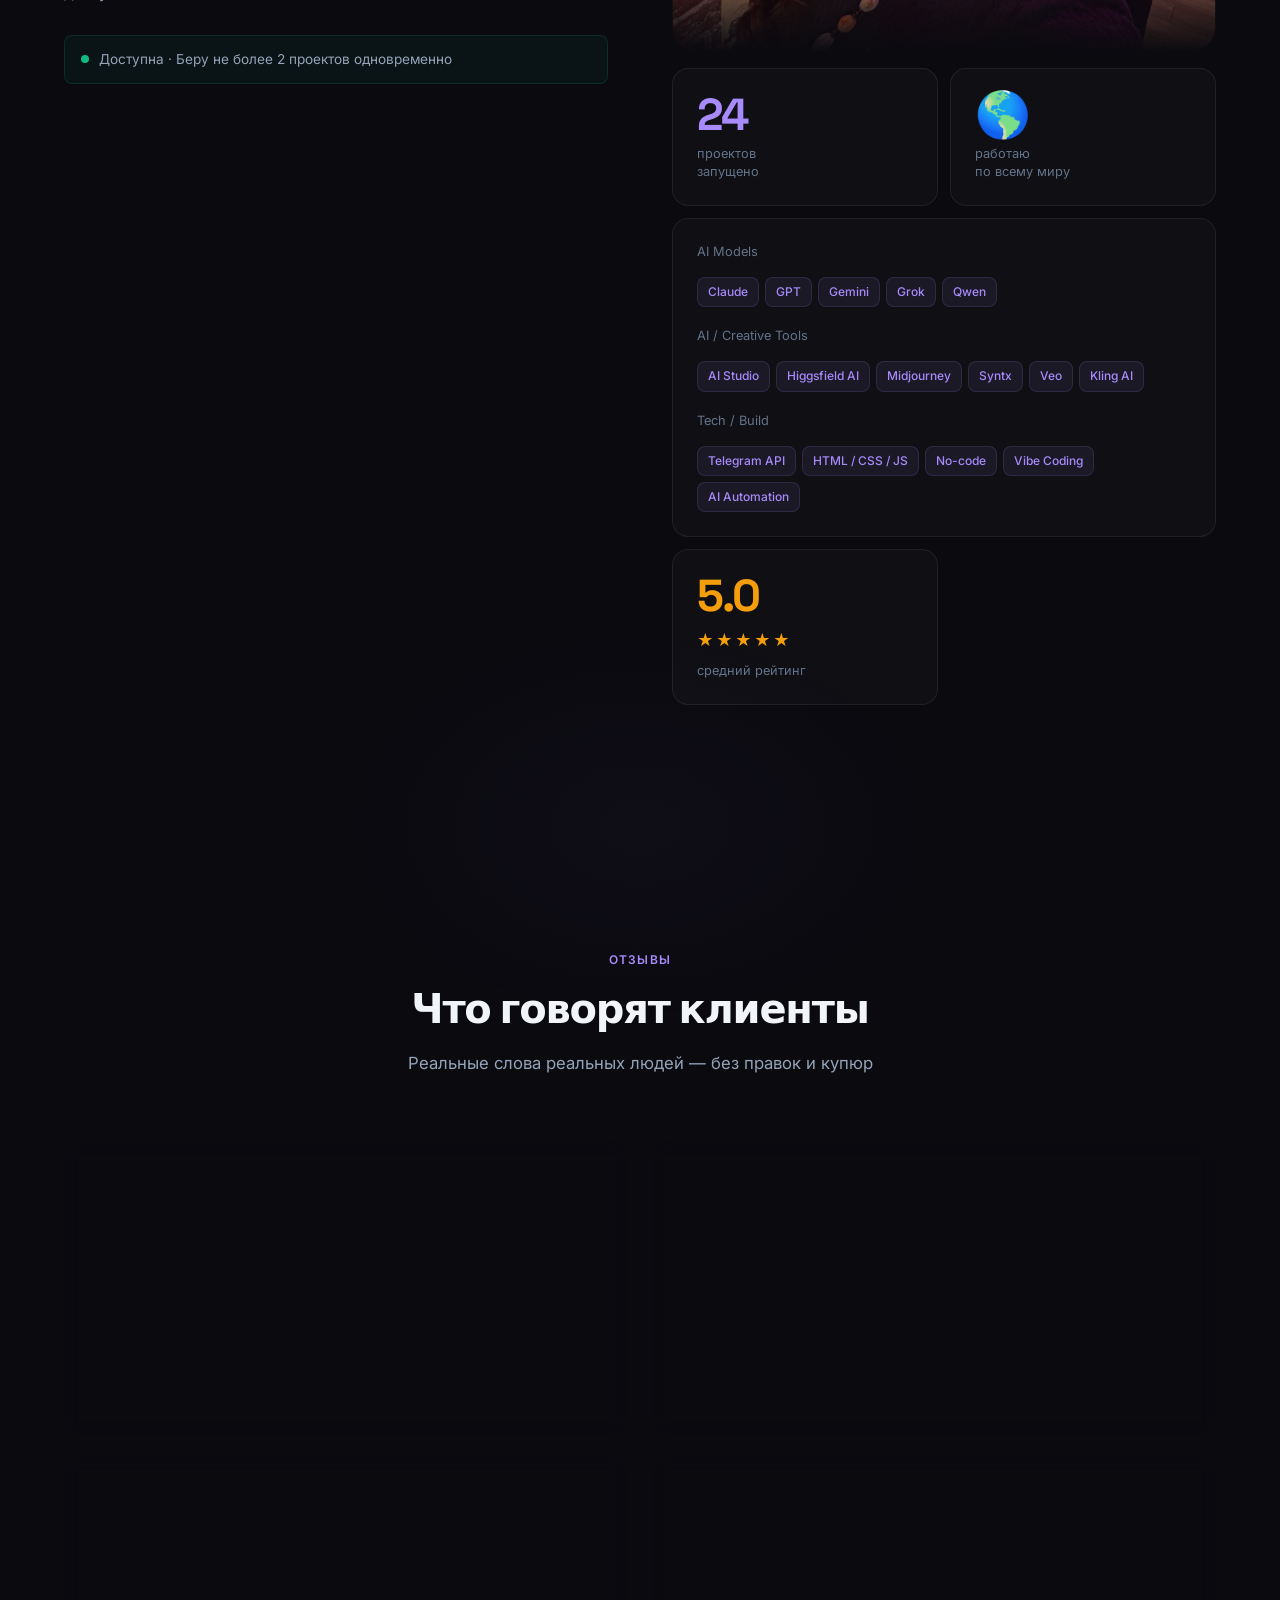
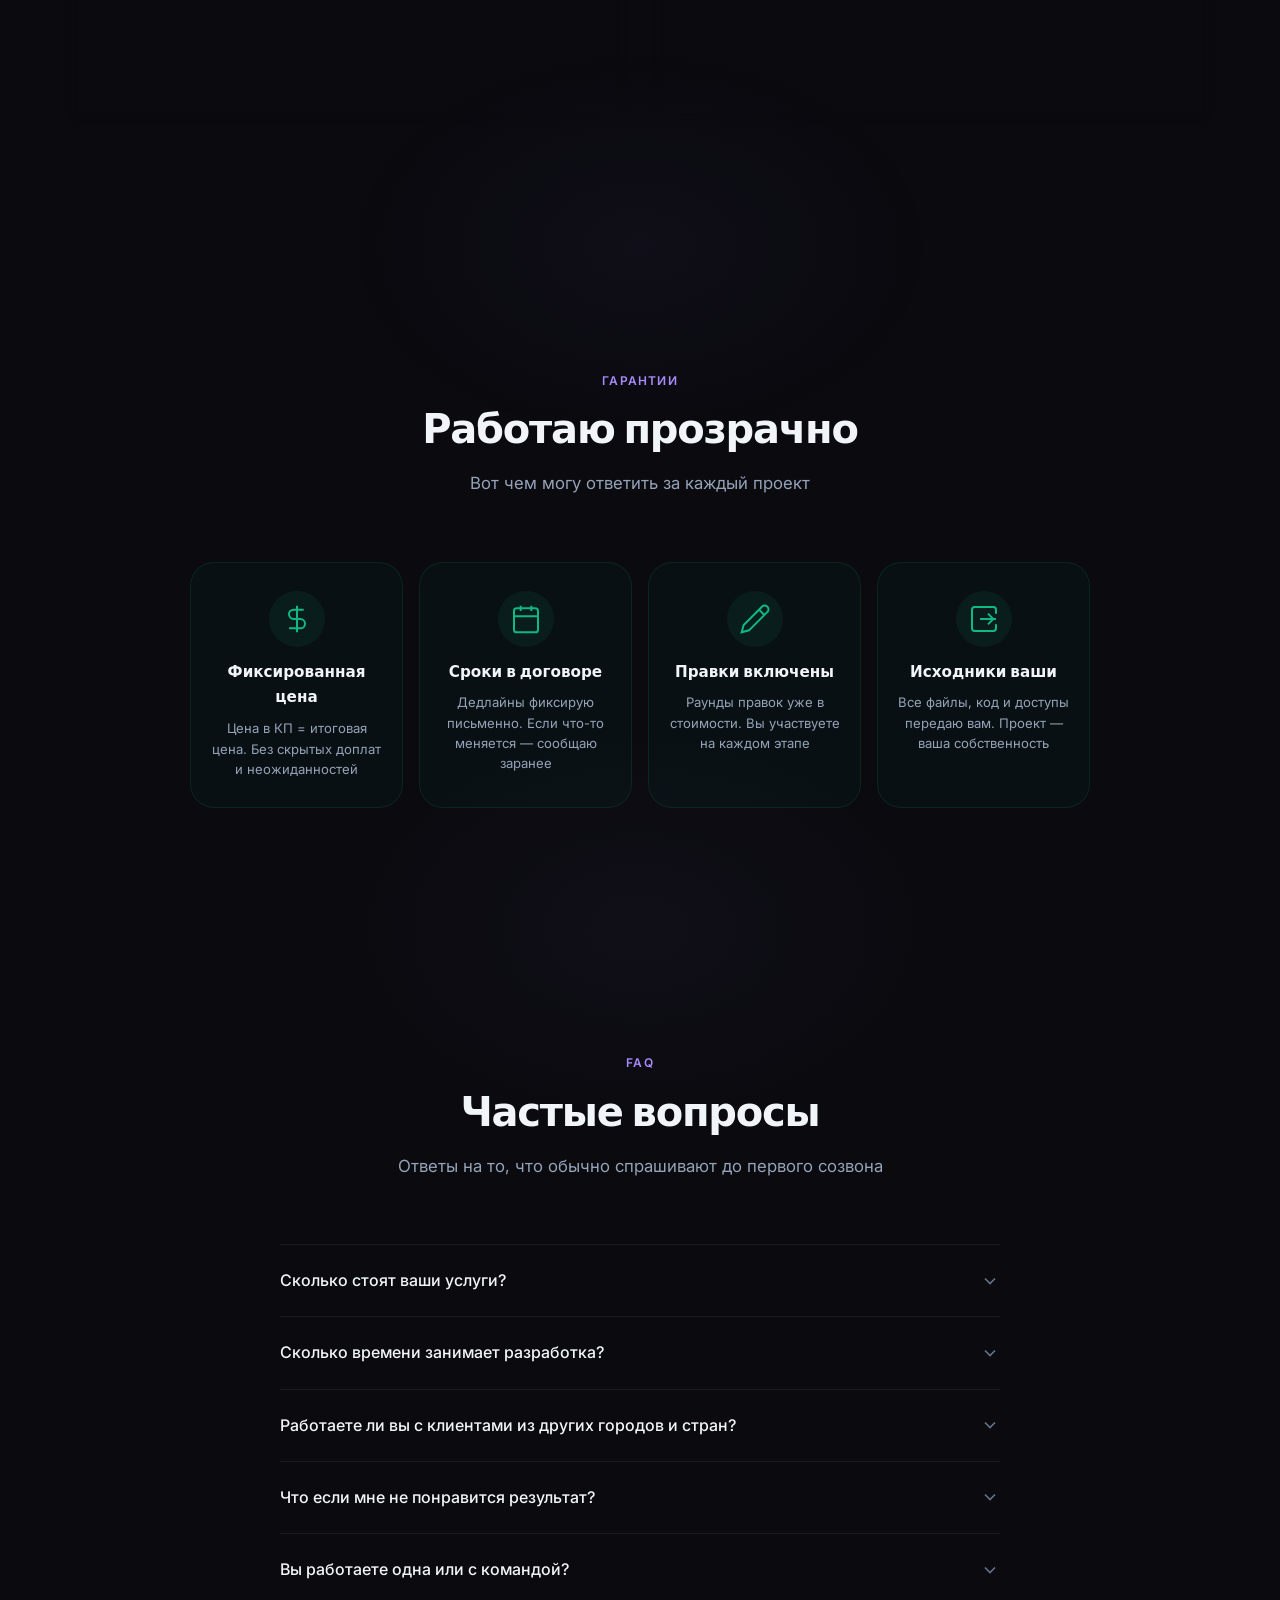
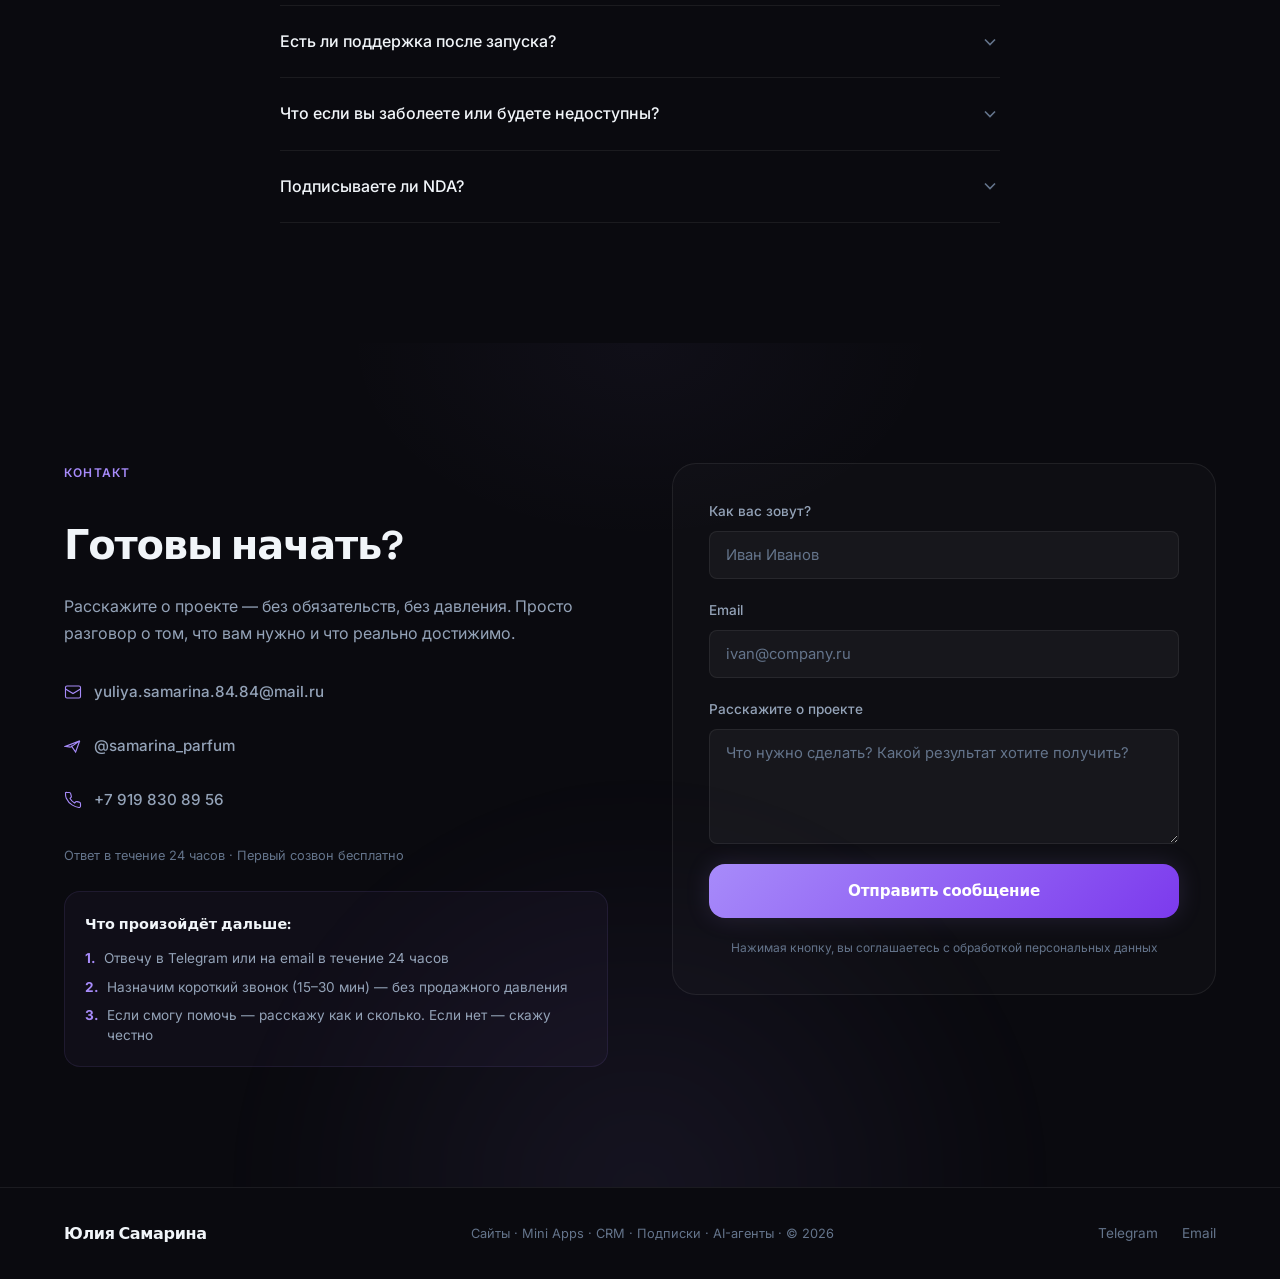
==== commit 43df8335: "Swap hero title and subtitle: main value prop first, role second Co-Authored-By: Claude Opus 4.6 <no" ====
--- a/index.html
+++ b/index.html
@@ -463,18 +463,18 @@
 
 .hero__title {
   font-family: var(--font-head);
-  font-size: clamp(2.5rem, 6vw, 4.5rem);
+  font-size: clamp(2rem, 4.5vw, 3.2rem);
   font-weight: 700;
-  line-height: 1.1;
-  letter-spacing: -0.03em;
-  max-width: 700px;
+  line-height: 1.15;
+  letter-spacing: -0.02em;
+  max-width: 750px;
 }
 
 .hero__subtitle {
-  font-size: clamp(1rem, 2.5vw, 1.25rem);
+  font-size: clamp(1.1rem, 3vw, 1.5rem);
   color: var(--text-muted);
-  max-width: 560px;
-  line-height: 1.65;
+  max-width: 600px;
+  line-height: 1.5;
 }
 
 .hero__actions {
@@ -1791,12 +1791,11 @@
         </span>
 
         <h1 class="hero__title reveal">
-          <span class="gradient-text">AI-ментор</span> для&nbsp;экспертов и&nbsp;брендов, вайбкодер
+          Сайты, Mini Apps, CRM и&nbsp;AI-агенты. Помогаю расти в&nbsp;доходах через автоматизацию, оптимизацию работы и&nbsp;создание цифровых решений
         </h1>
 
         <p class="hero__subtitle reveal">
-          Сайты, Mini Apps, CRM и AI-агенты. Помогаю расти в доходах
-          через автоматизацию, оптимизацию работы и создание цифровых решений
+          <span class="gradient-text">AI-ментор</span> для экспертов и брендов, вайбкодер
         </p>
 
         <div class="hero__actions reveal">
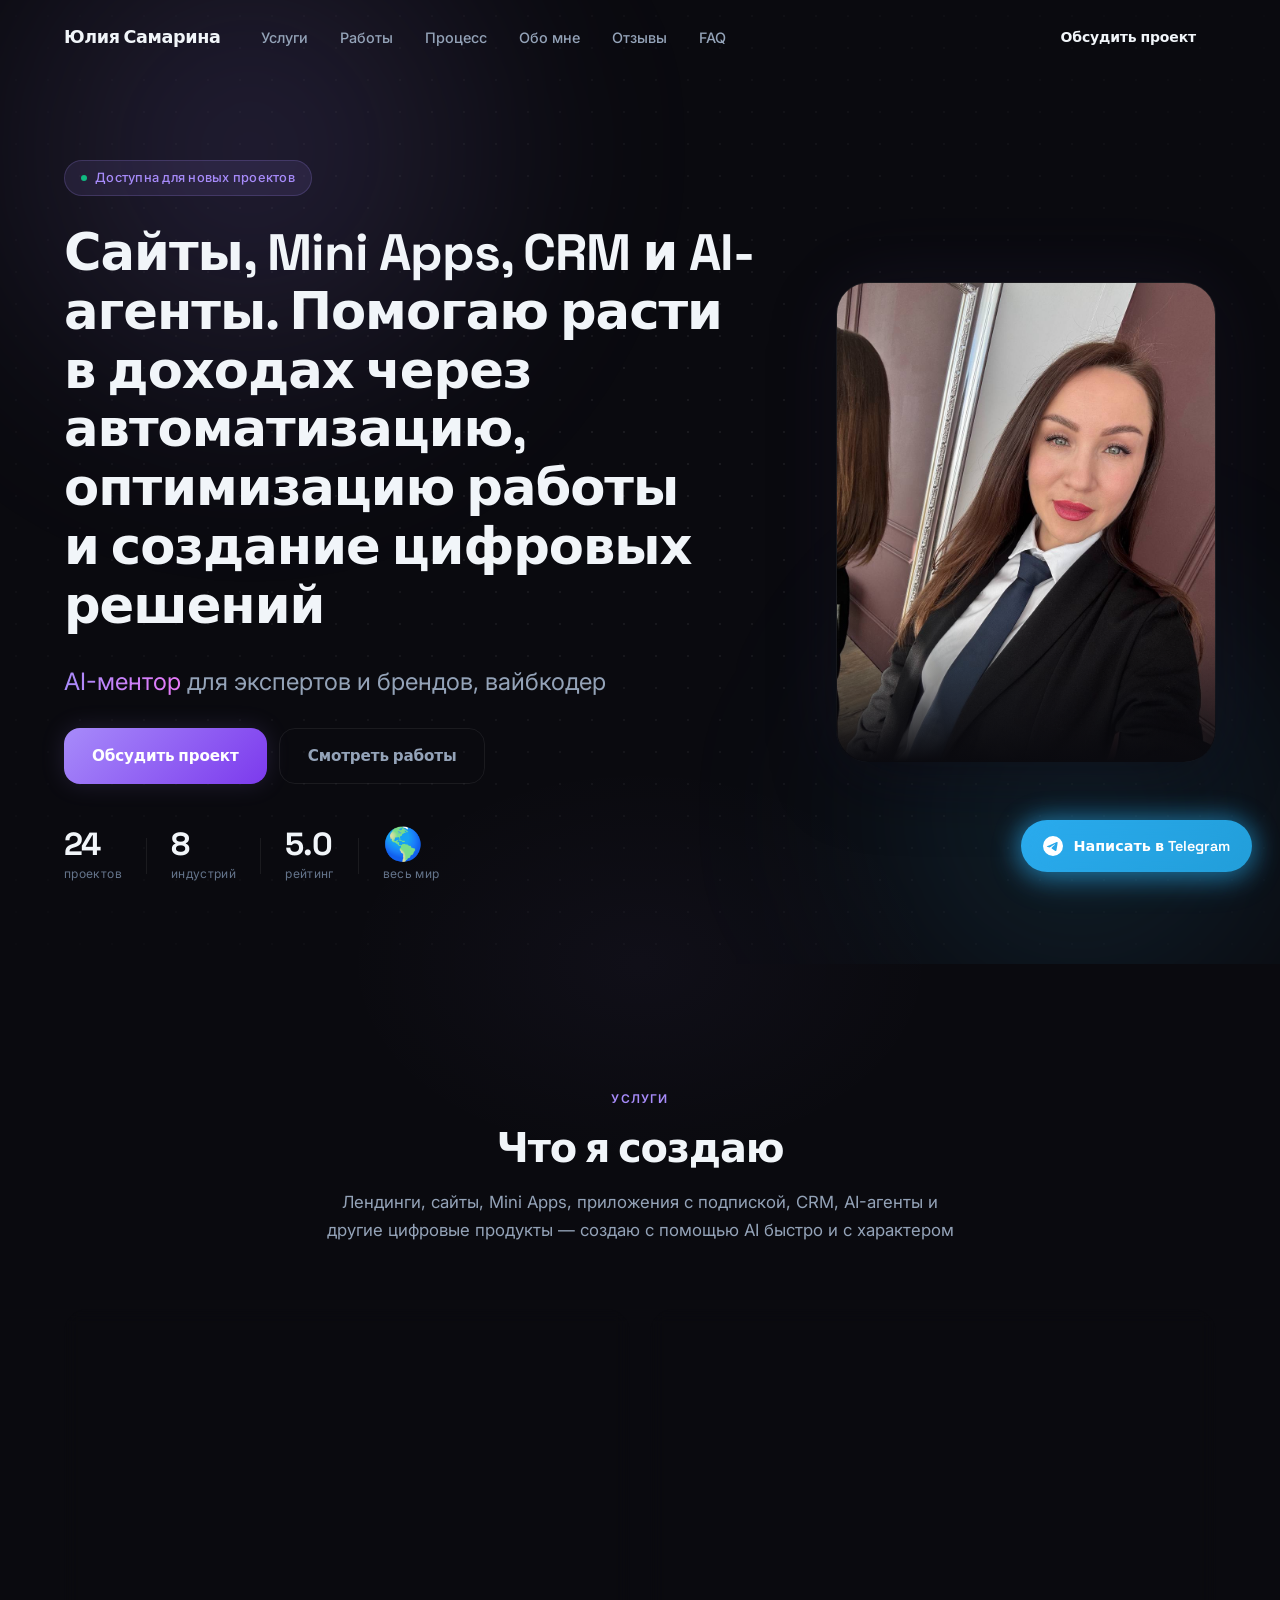
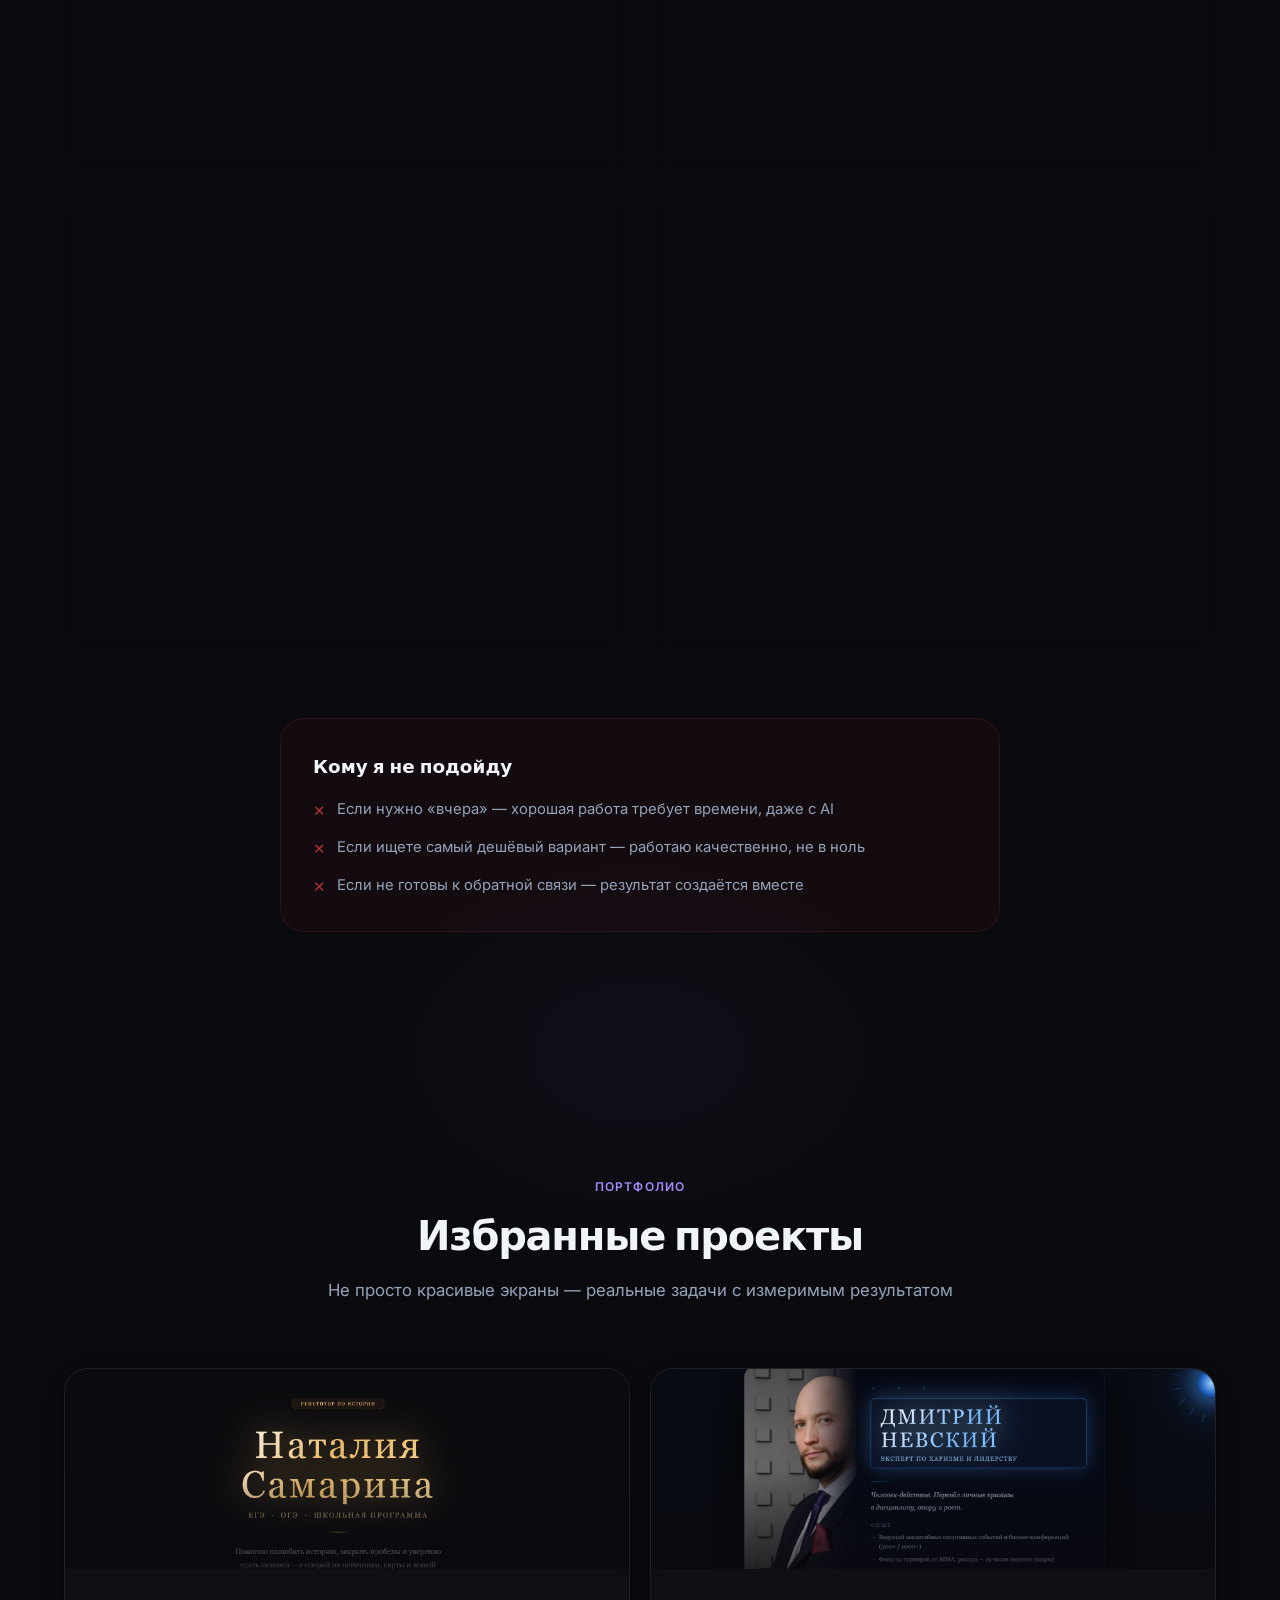
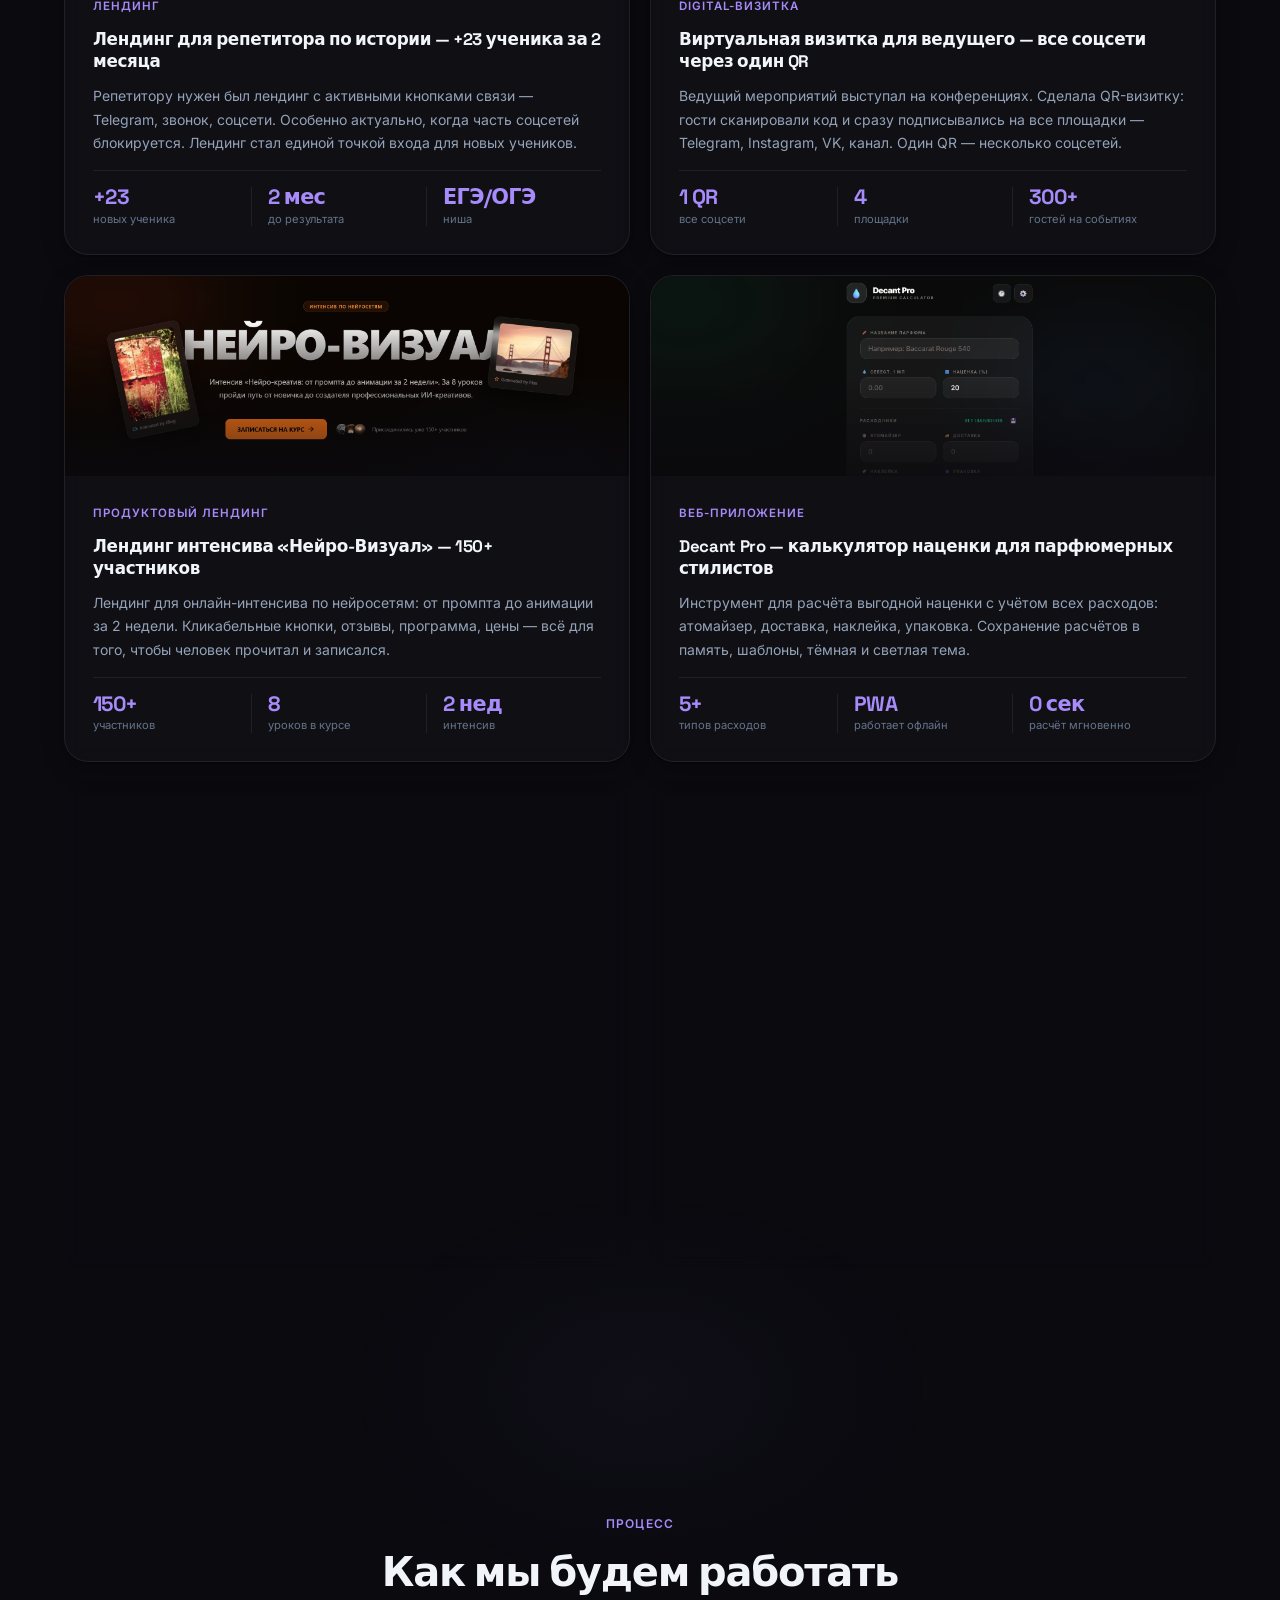
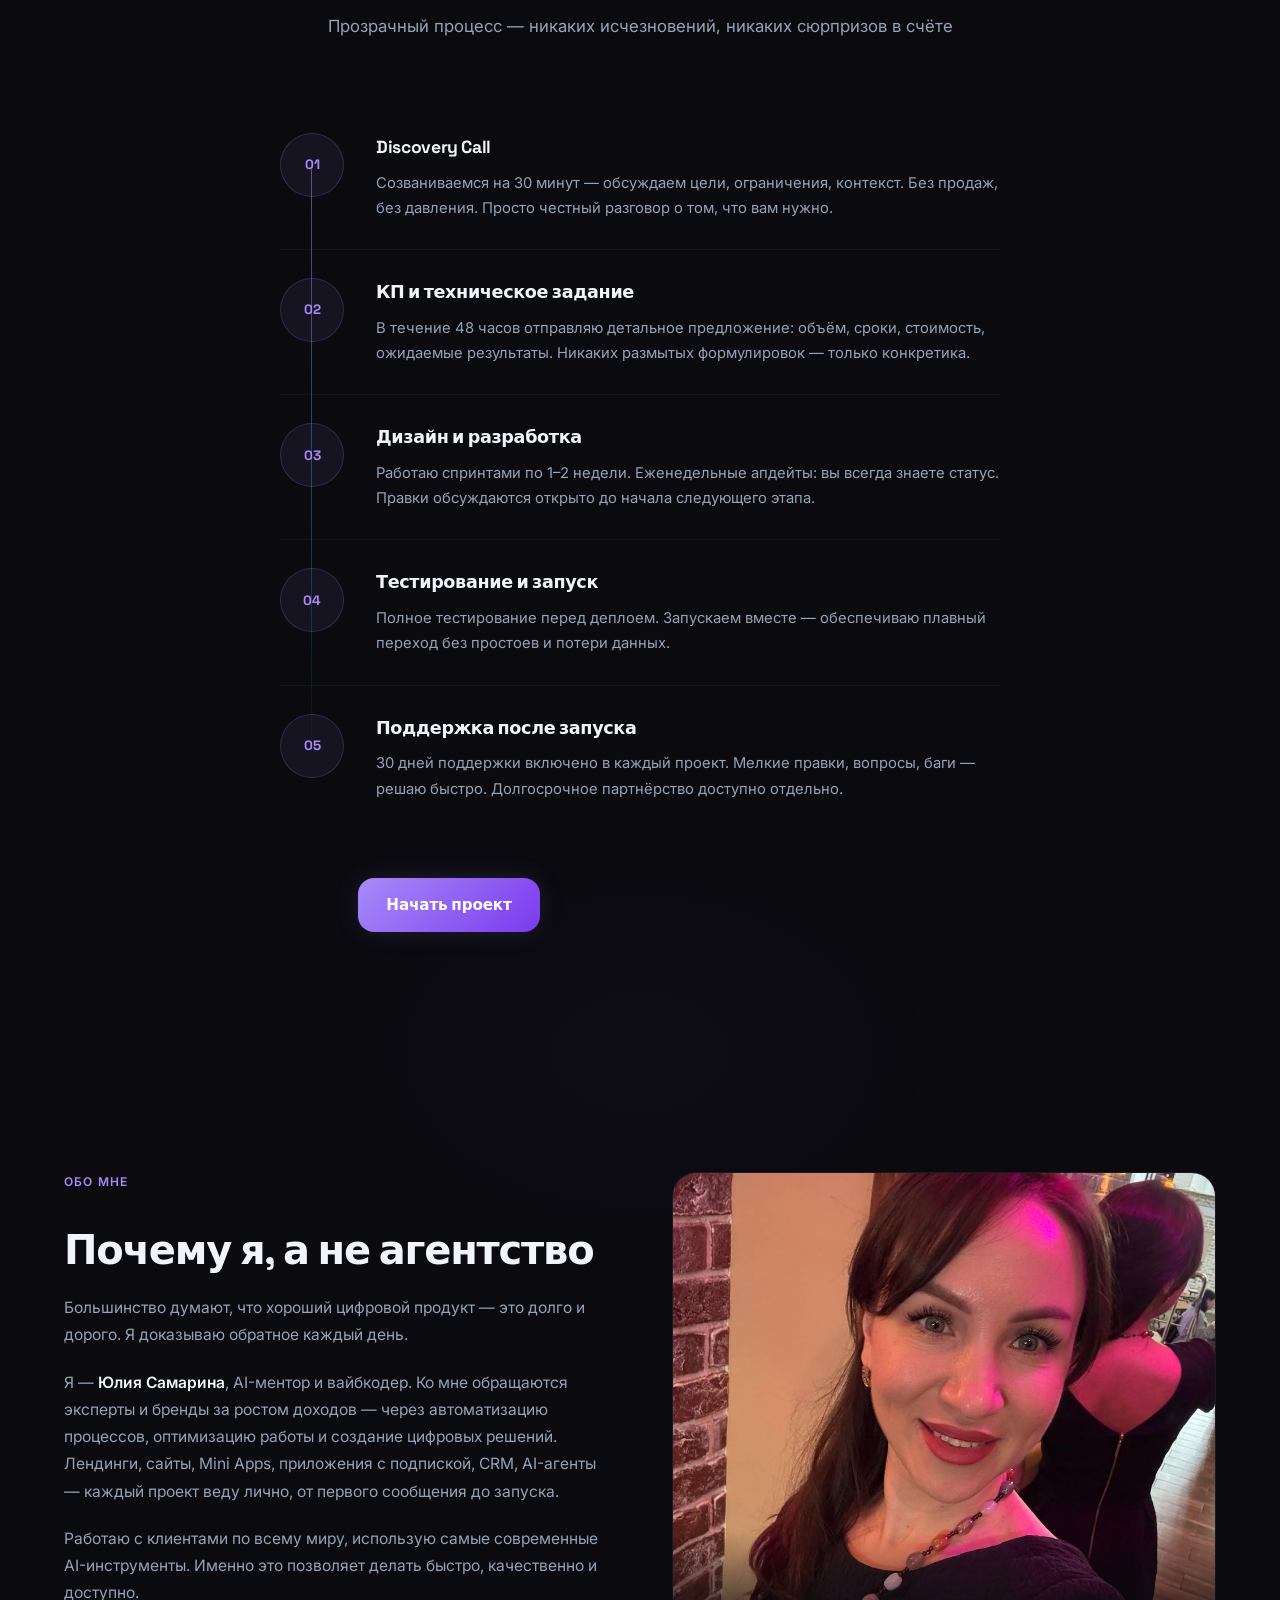
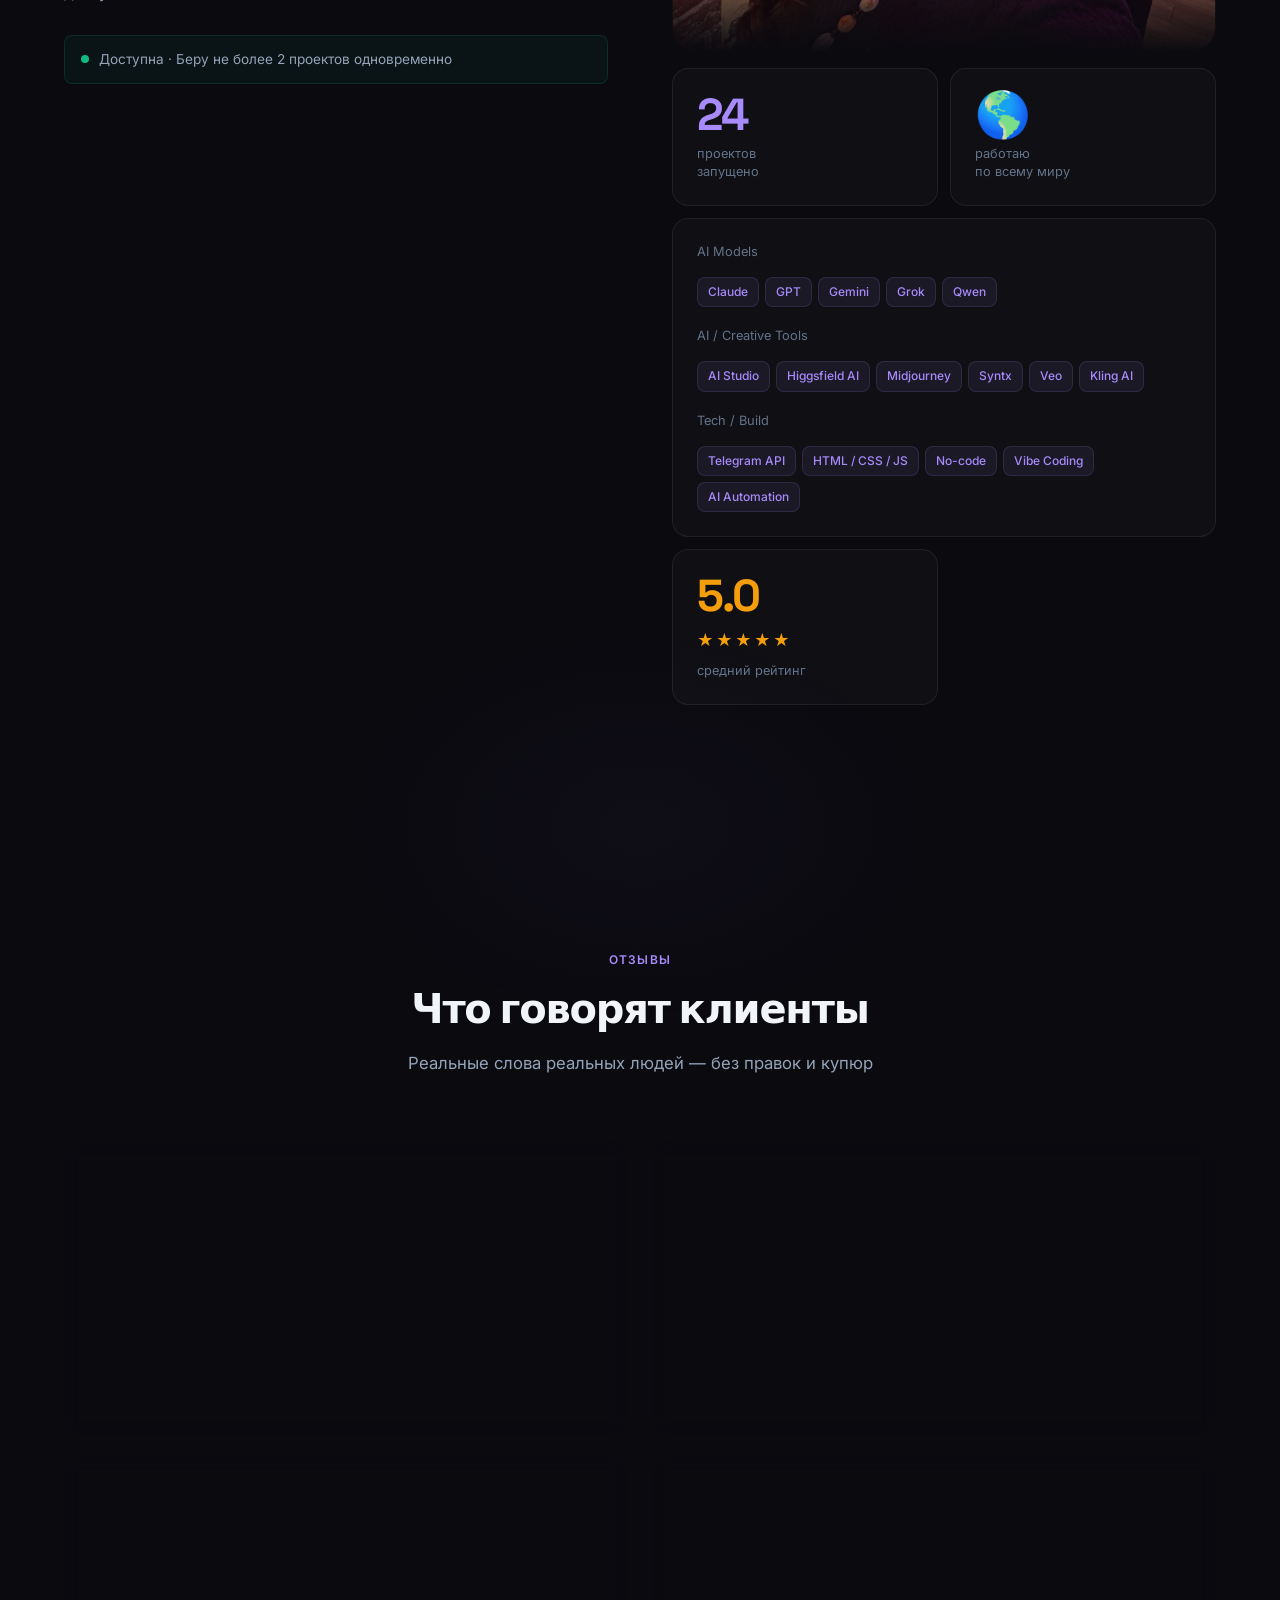
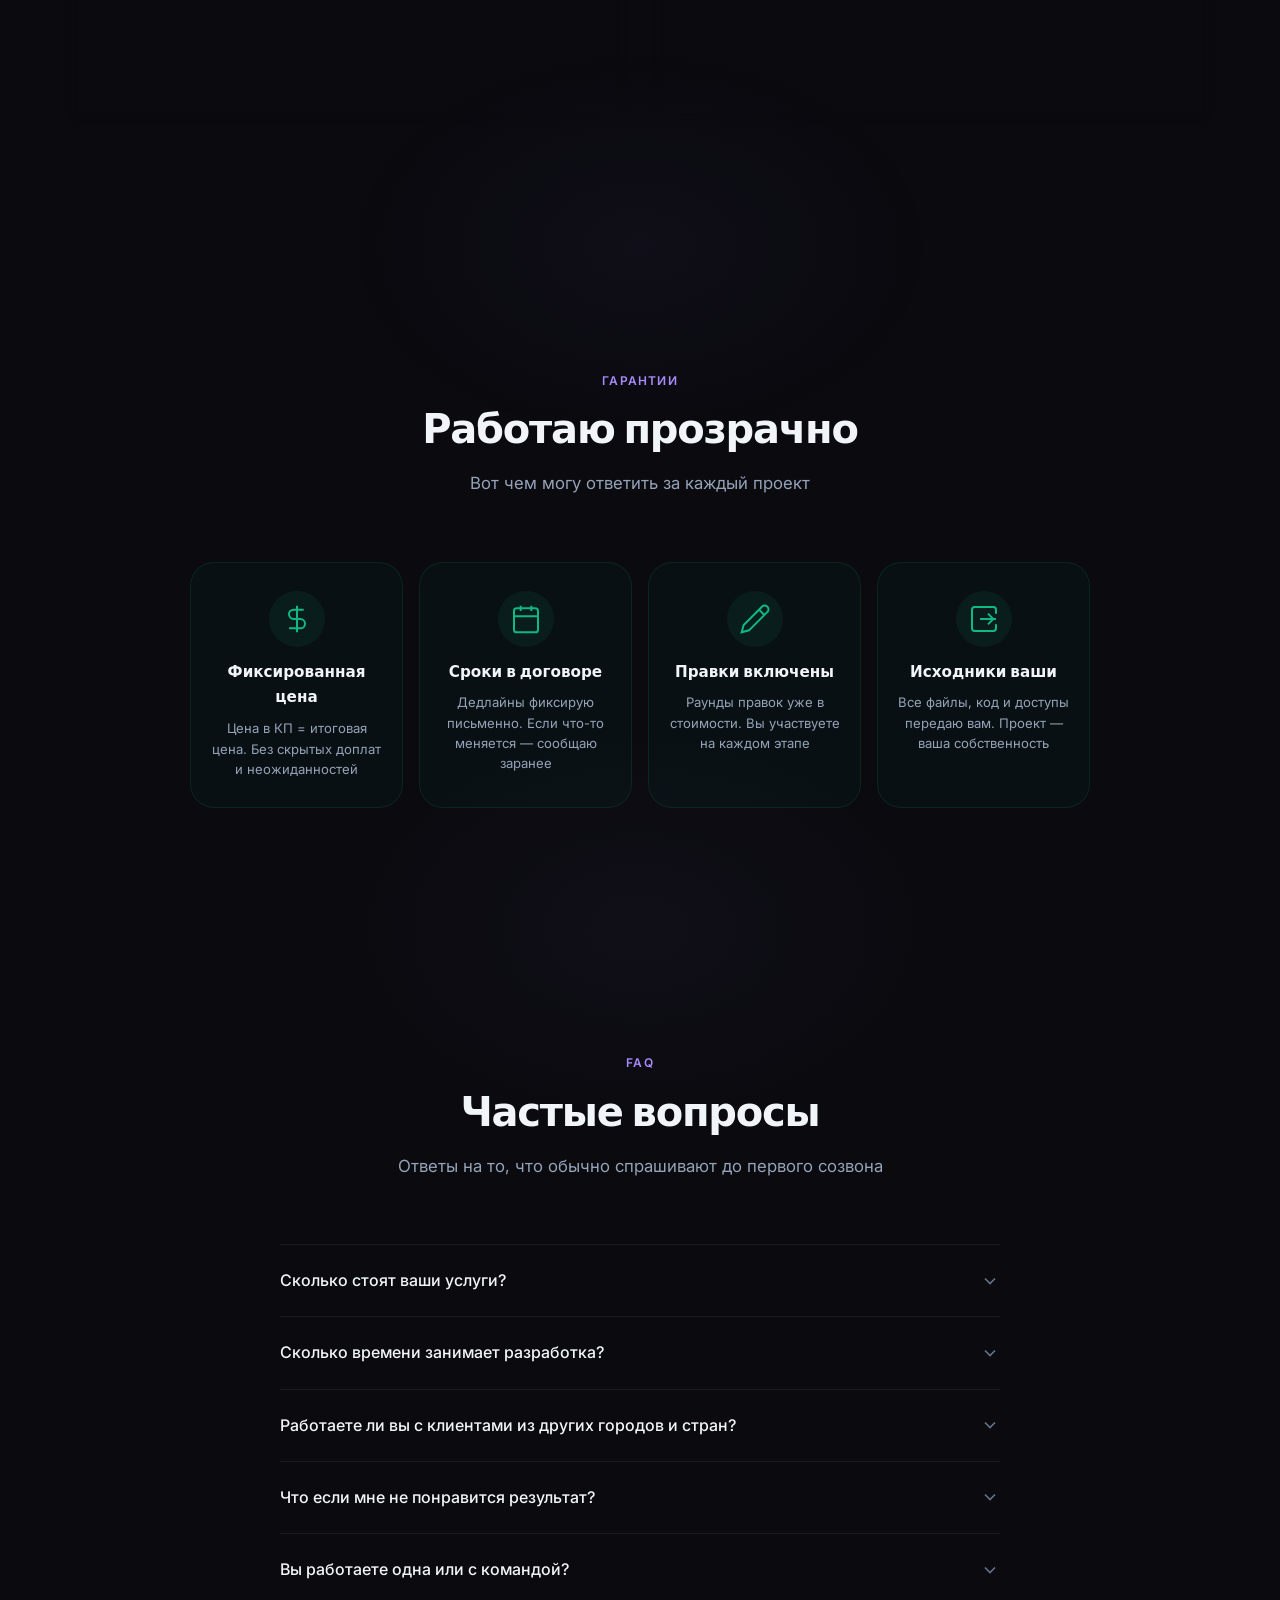
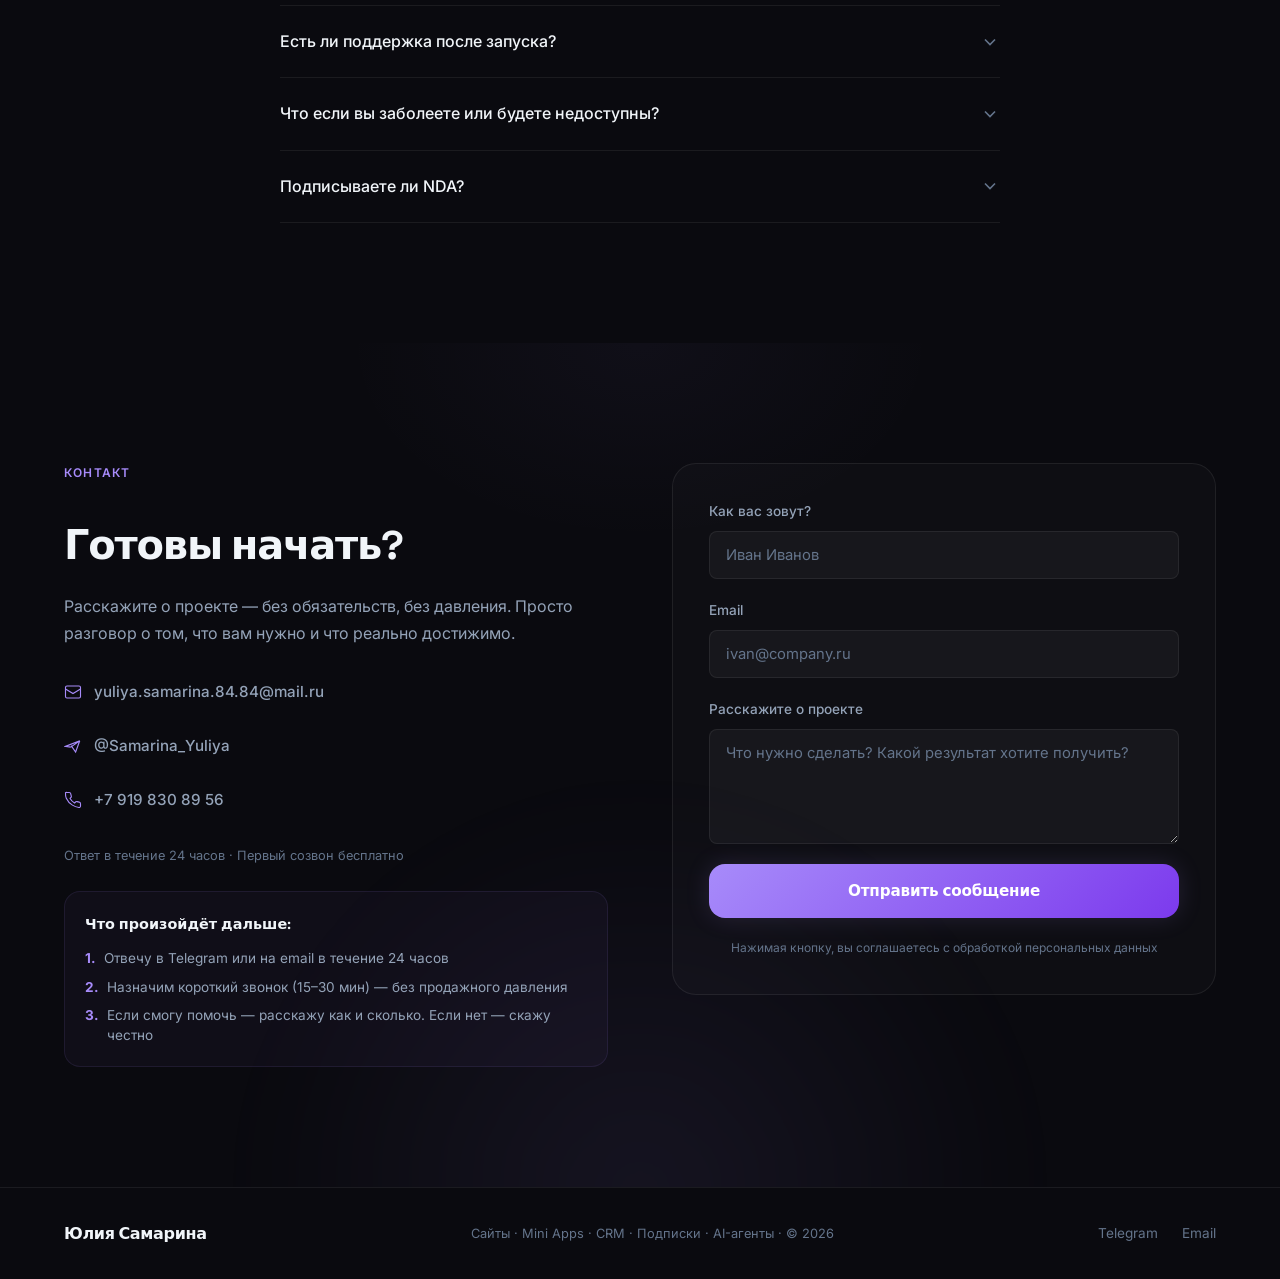
==== commit 2e8f6f23: "Update Telegram username, add Mini App features - Replace @samarina_parfum with @Samarina_Yuliya eve" ====
--- a/index.html
+++ b/index.html
@@ -2430,9 +2430,9 @@
               <svg viewBox="0 0 24 24" fill="none" stroke="currentColor" stroke-width="1.5"><rect x="2" y="4" width="20" height="16" rx="2"/><path d="M2 8l10 6 10-6"/></svg>
               yuliya.samarina.84.84@mail.ru
             </a>
-            <a href="https://t.me/samarina_parfum" class="contact-link" target="_blank" rel="noopener">
+            <a href="https://t.me/Samarina_Yuliya" class="contact-link" target="_blank" rel="noopener">
               <svg viewBox="0 0 24 24" fill="none" stroke="currentColor" stroke-width="1.5"><path d="M21 5L2 12.5l7 1M21 5l-5.5 15-6-8.5M21 5L9 13.5"/></svg>
-              @samarina_parfum
+              @Samarina_Yuliya
             </a>
             <a href="tel:+79198308956" class="contact-link">
               <svg viewBox="0 0 24 24" fill="none" stroke="currentColor" stroke-width="1.5"><path d="M22 16.92v3a2 2 0 01-2.18 2 19.79 19.79 0 01-8.63-3.07A19.5 19.5 0 013.07 9.8 19.79 19.79 0 012 2.18 2 2 0 014 2h3a2 2 0 012 1.72 12.84 12.84 0 00.7 2.81 2 2 0 01-.45 2.11L8.09 9.91a16 16 0 006 6l1.27-1.27a2 2 0 012.11-.45 12.84 12.84 0 002.81.7A2 2 0 0122 16.92z"/></svg>
@@ -2502,7 +2502,7 @@
       <span class="footer__name">Юлия Самарина</span>
       <span class="footer__copy">Сайты &middot; Mini Apps &middot; CRM &middot; Подписки &middot; AI-агенты &middot; &copy; 2026</span>
       <div class="footer__links">
-        <a href="https://t.me/samarina_parfum" target="_blank" rel="noopener">Telegram</a>
+        <a href="https://t.me/Samarina_Yuliya" target="_blank" rel="noopener">Telegram</a>
         <a href="mailto:yuliya.samarina.84.84@mail.ru">Email</a>
       </div>
     </div>
@@ -2516,7 +2516,7 @@
   </button>
 
   <!-- Sticky Telegram button -->
-  <a href="https://t.me/samarina_parfum" class="sticky-tg" target="_blank" rel="noopener">
+  <a href="https://t.me/Samarina_Yuliya" class="sticky-tg" target="_blank" rel="noopener">
     <svg viewBox="0 0 24 24" fill="currentColor"><path d="M11.944 0A12 12 0 0 0 0 12a12 12 0 0 0 12 12 12 12 0 0 0 12-12A12 12 0 0 0 12 0a12 12 0 0 0-.056 0zm4.962 7.224c.1-.002.321.023.465.14a.506.506 0 0 1 .171.325c.016.093.036.306.02.472-.18 1.898-.962 6.502-1.36 8.627-.168.9-.499 1.201-.82 1.23-.696.065-1.225-.46-1.9-.902-1.056-.693-1.653-1.124-2.678-1.8-1.185-.78-.417-1.21.258-1.91.177-.184 3.247-2.977 3.307-3.23.007-.032.014-.15-.056-.212s-.174-.041-.249-.024c-.106.024-1.793 1.14-5.061 3.345-.48.33-.913.49-1.302.48-.428-.008-1.252-.241-1.865-.44-.752-.245-1.349-.374-1.297-.789.027-.216.325-.437.893-.663 3.498-1.524 5.83-2.529 6.998-3.014 3.332-1.386 4.025-1.627 4.476-1.635z"/></svg>
     <span>Написать в Telegram</span>
   </a>
@@ -2688,7 +2688,7 @@
   const successOverlay = document.getElementById('formSuccess');
   if (!form) return;
 
-  const TG_TOKEN = '8732155312:AAGYtQXM7s6W5nnl2J0TFifRQArUXP8WGV0';
+  const TG_TOKEN = '8661549195:AAGw5GRJCCZjuXVC_e31Jwdj1BqBjvMWCXo';
   const TG_CHAT  = '1457545952';
   const TG_API   = 'https://api.telegram.org/bot' + TG_TOKEN + '/sendMessage';
 
@@ -2746,13 +2746,13 @@
         form.reset();
         showSuccess();
       } else {
-        showError('Ошибка отправки. Напишите напрямую в Telegram: @samarina_parfum');
+        showError('Ошибка отправки. Напишите напрямую в Telegram: @Samarina_Yuliya');
       }
     })
     .catch(() => {
       btn.disabled = false;
       btn.textContent = 'Отправить сообщение';
-      showError('Ошибка сети. Напишите напрямую в Telegram: @samarina_parfum');
+      showError('Ошибка сети. Напишите напрямую в Telegram: @Samarina_Yuliya');
     });
   });
 })();
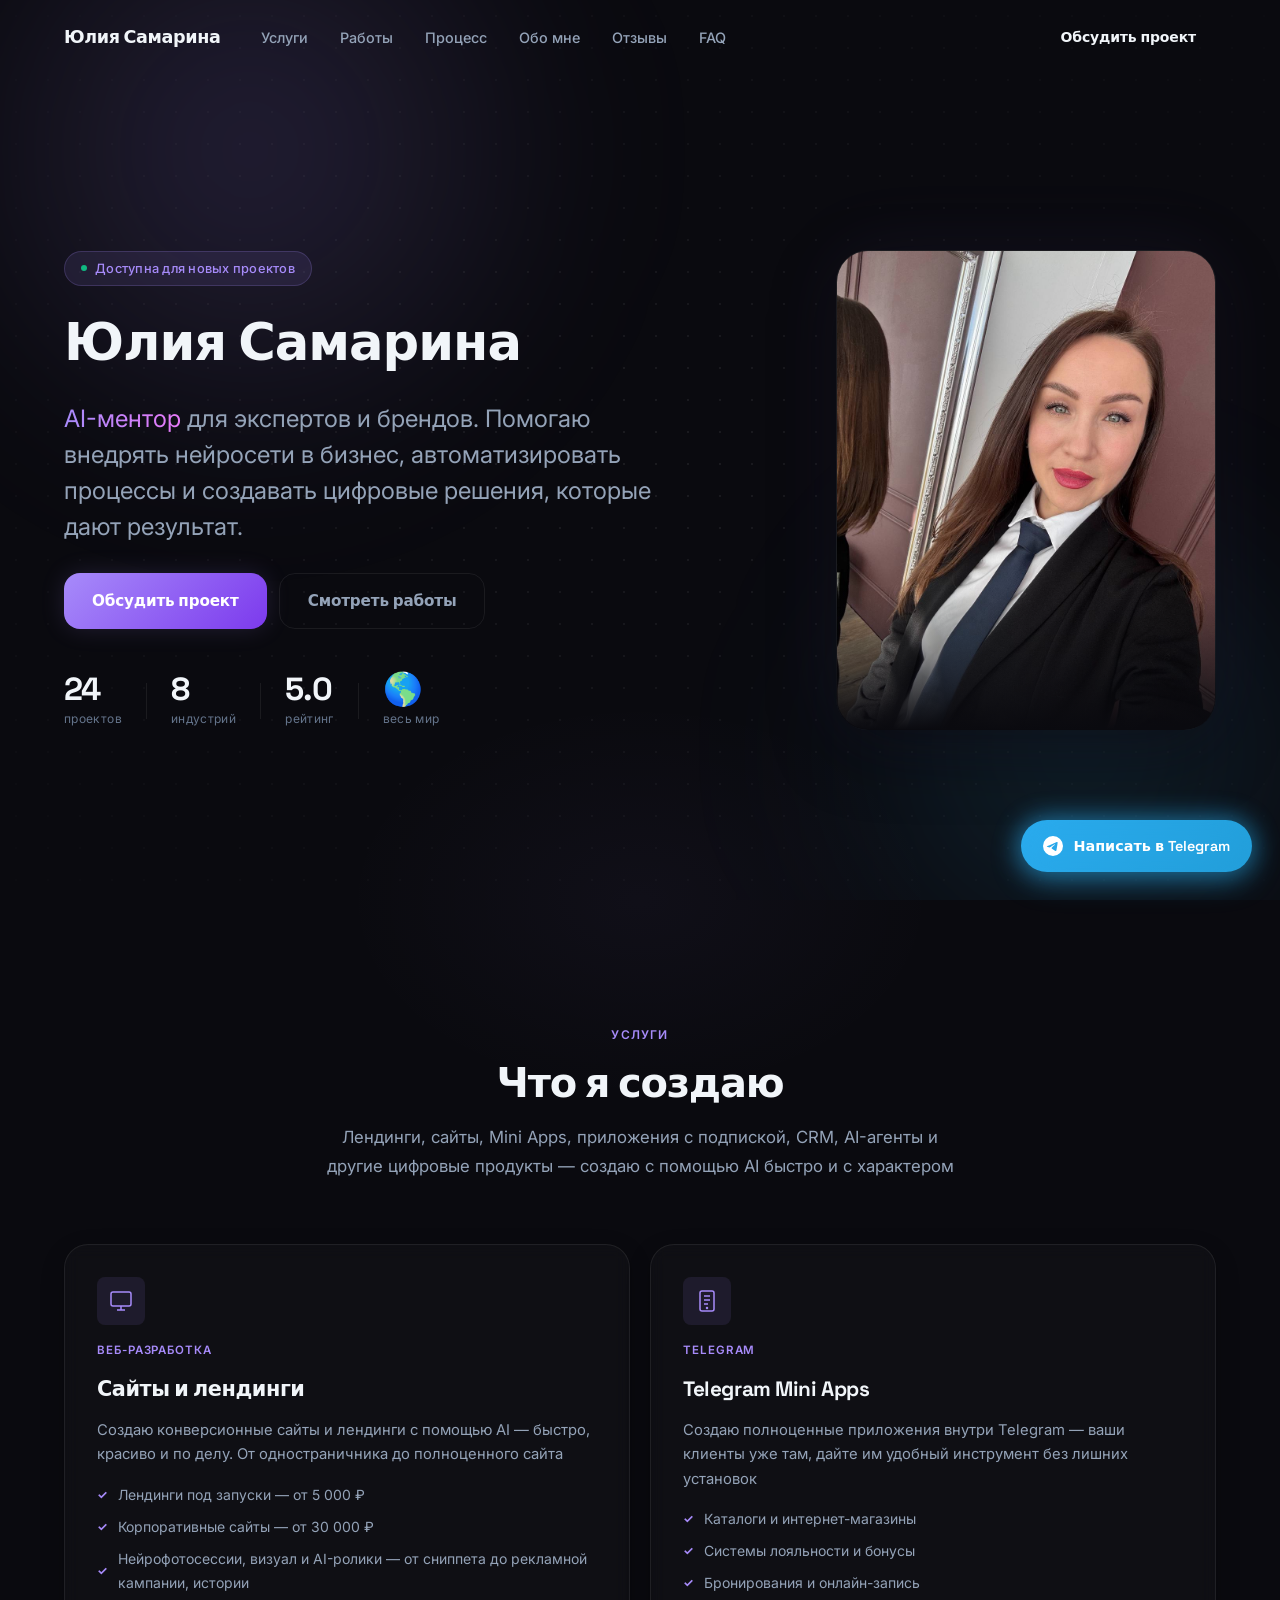
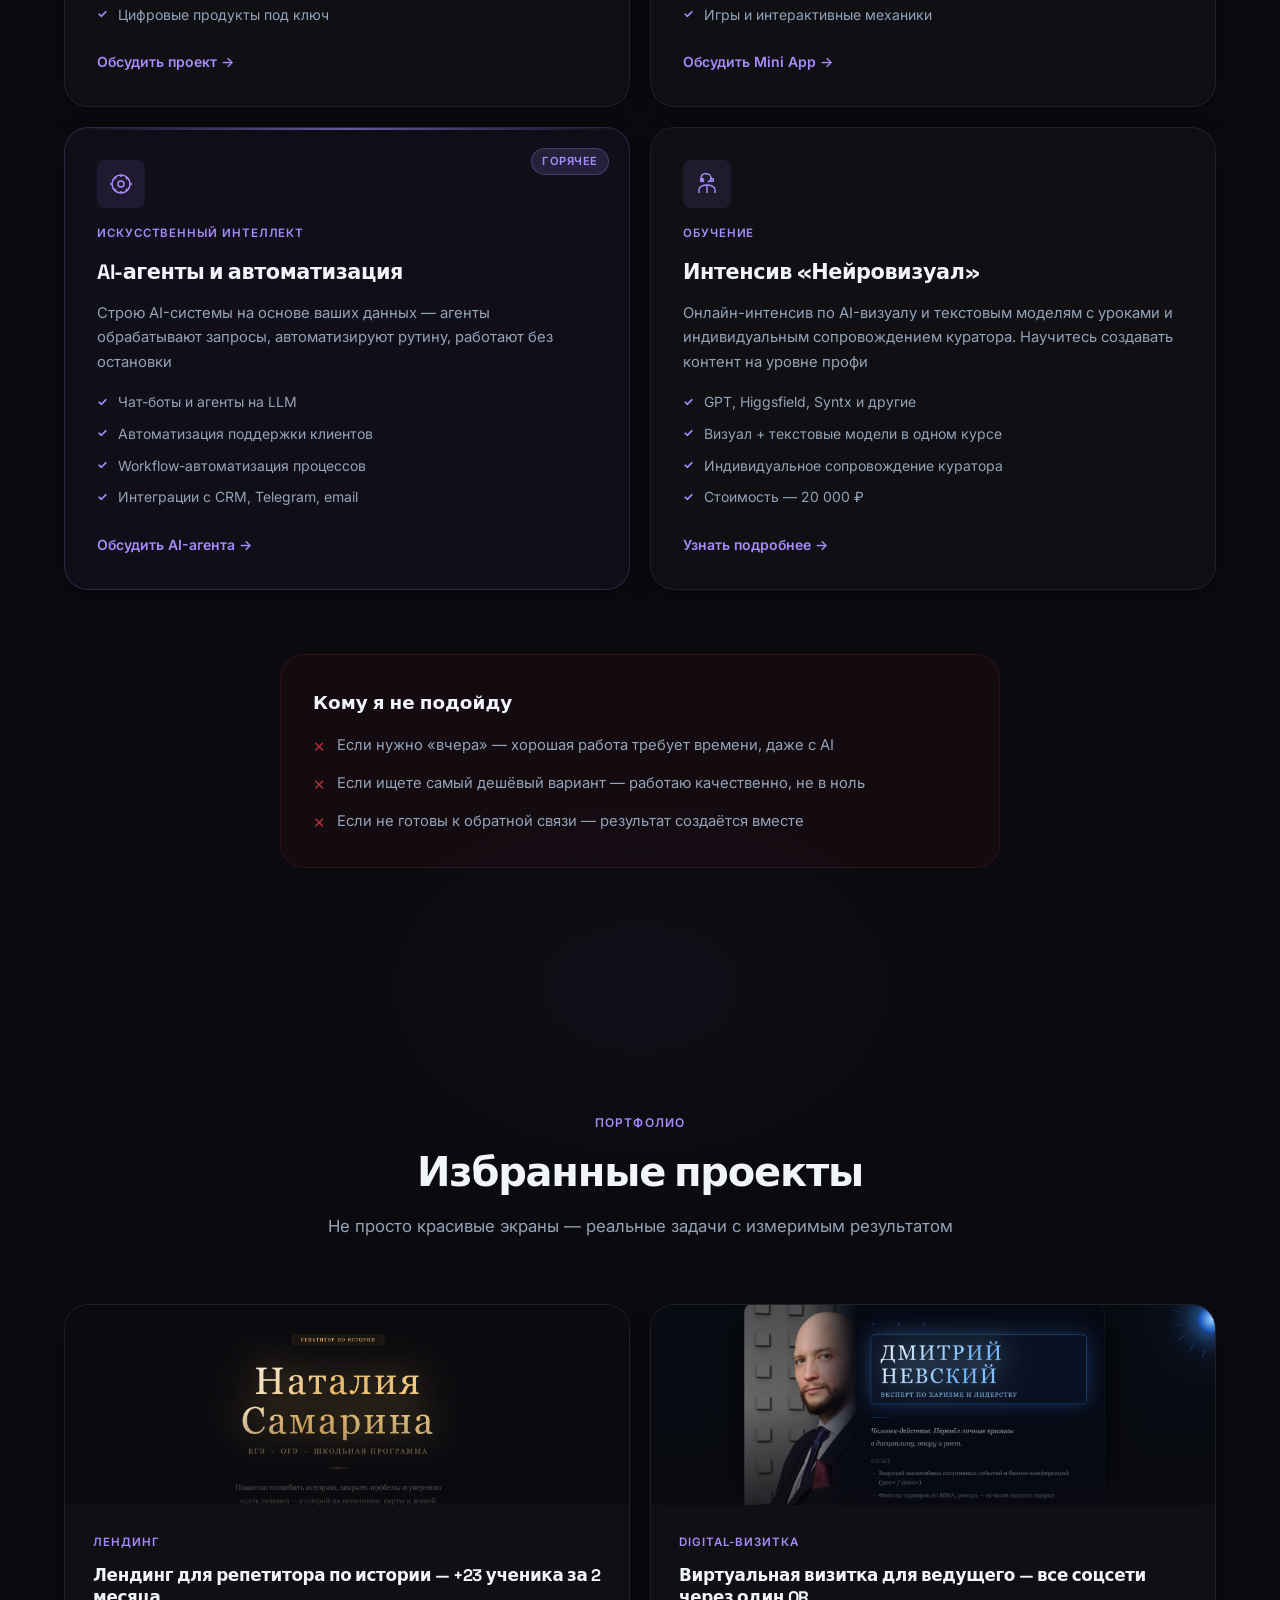
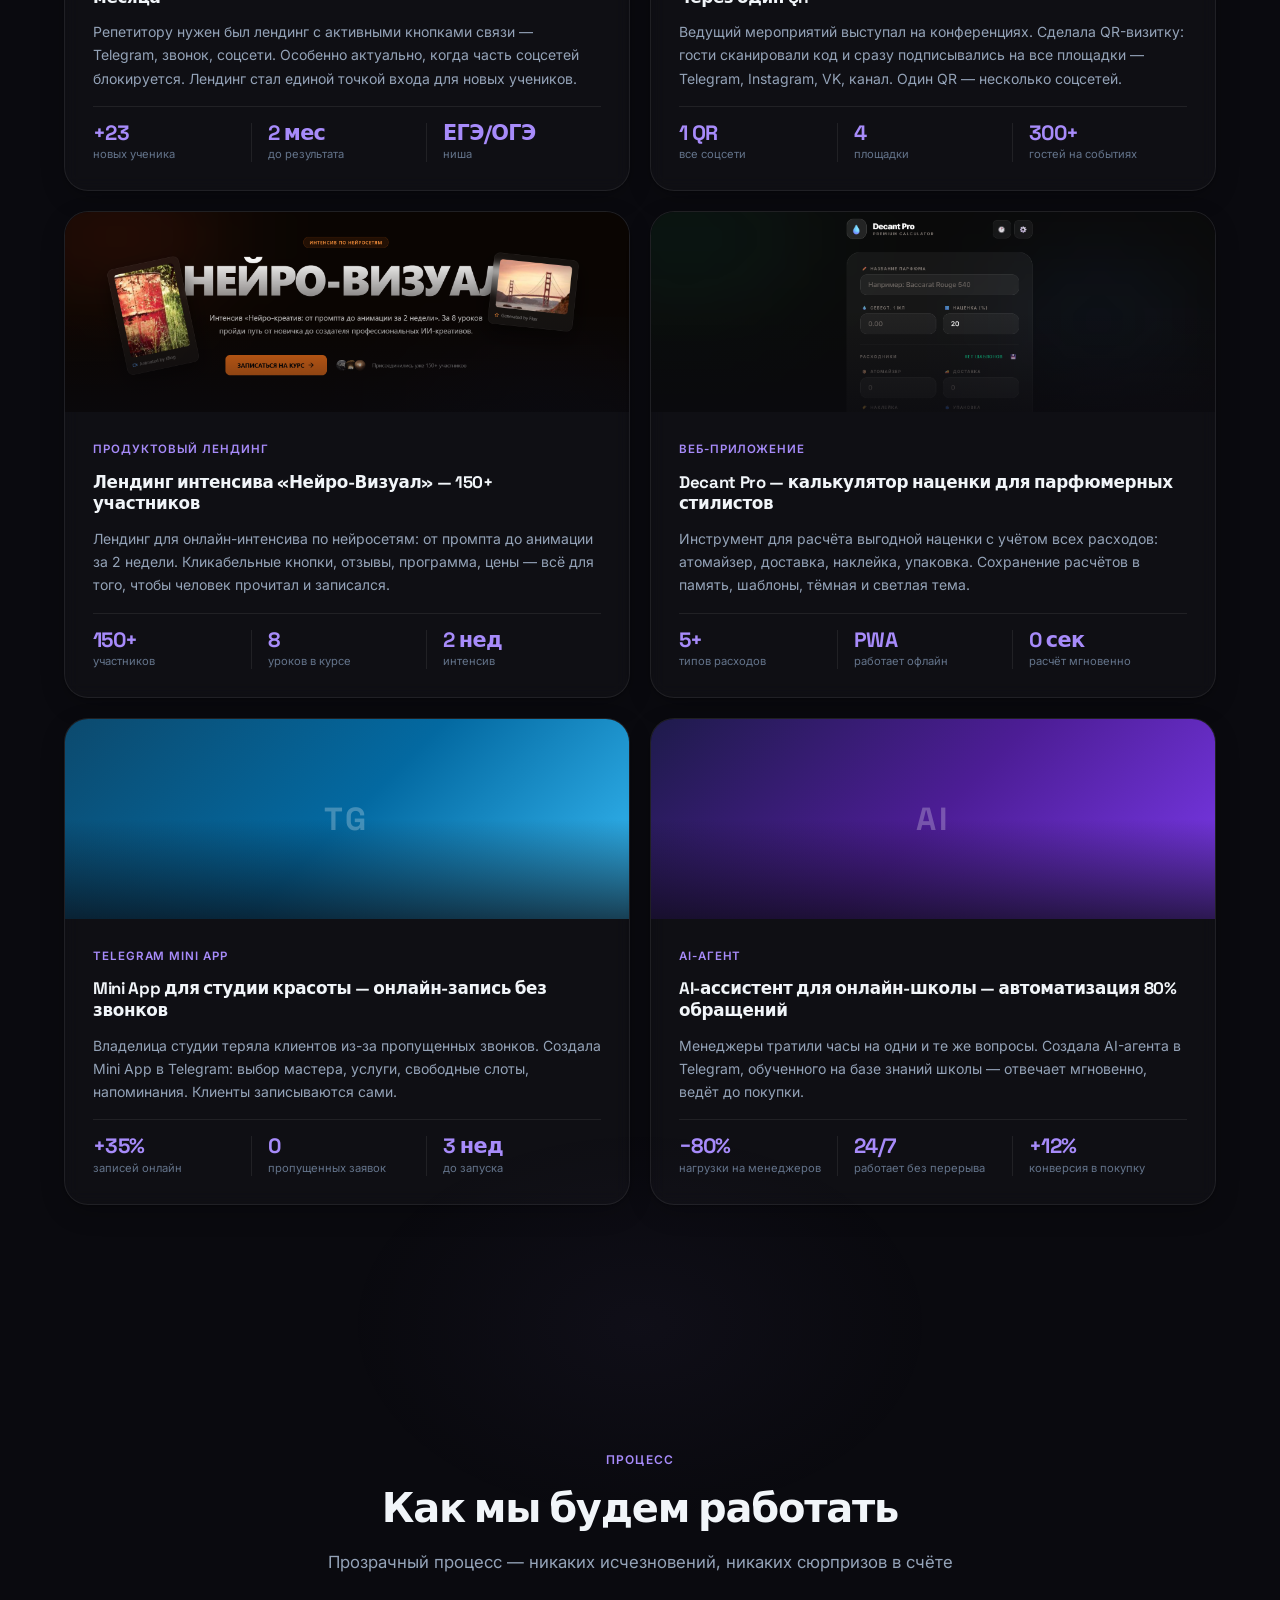
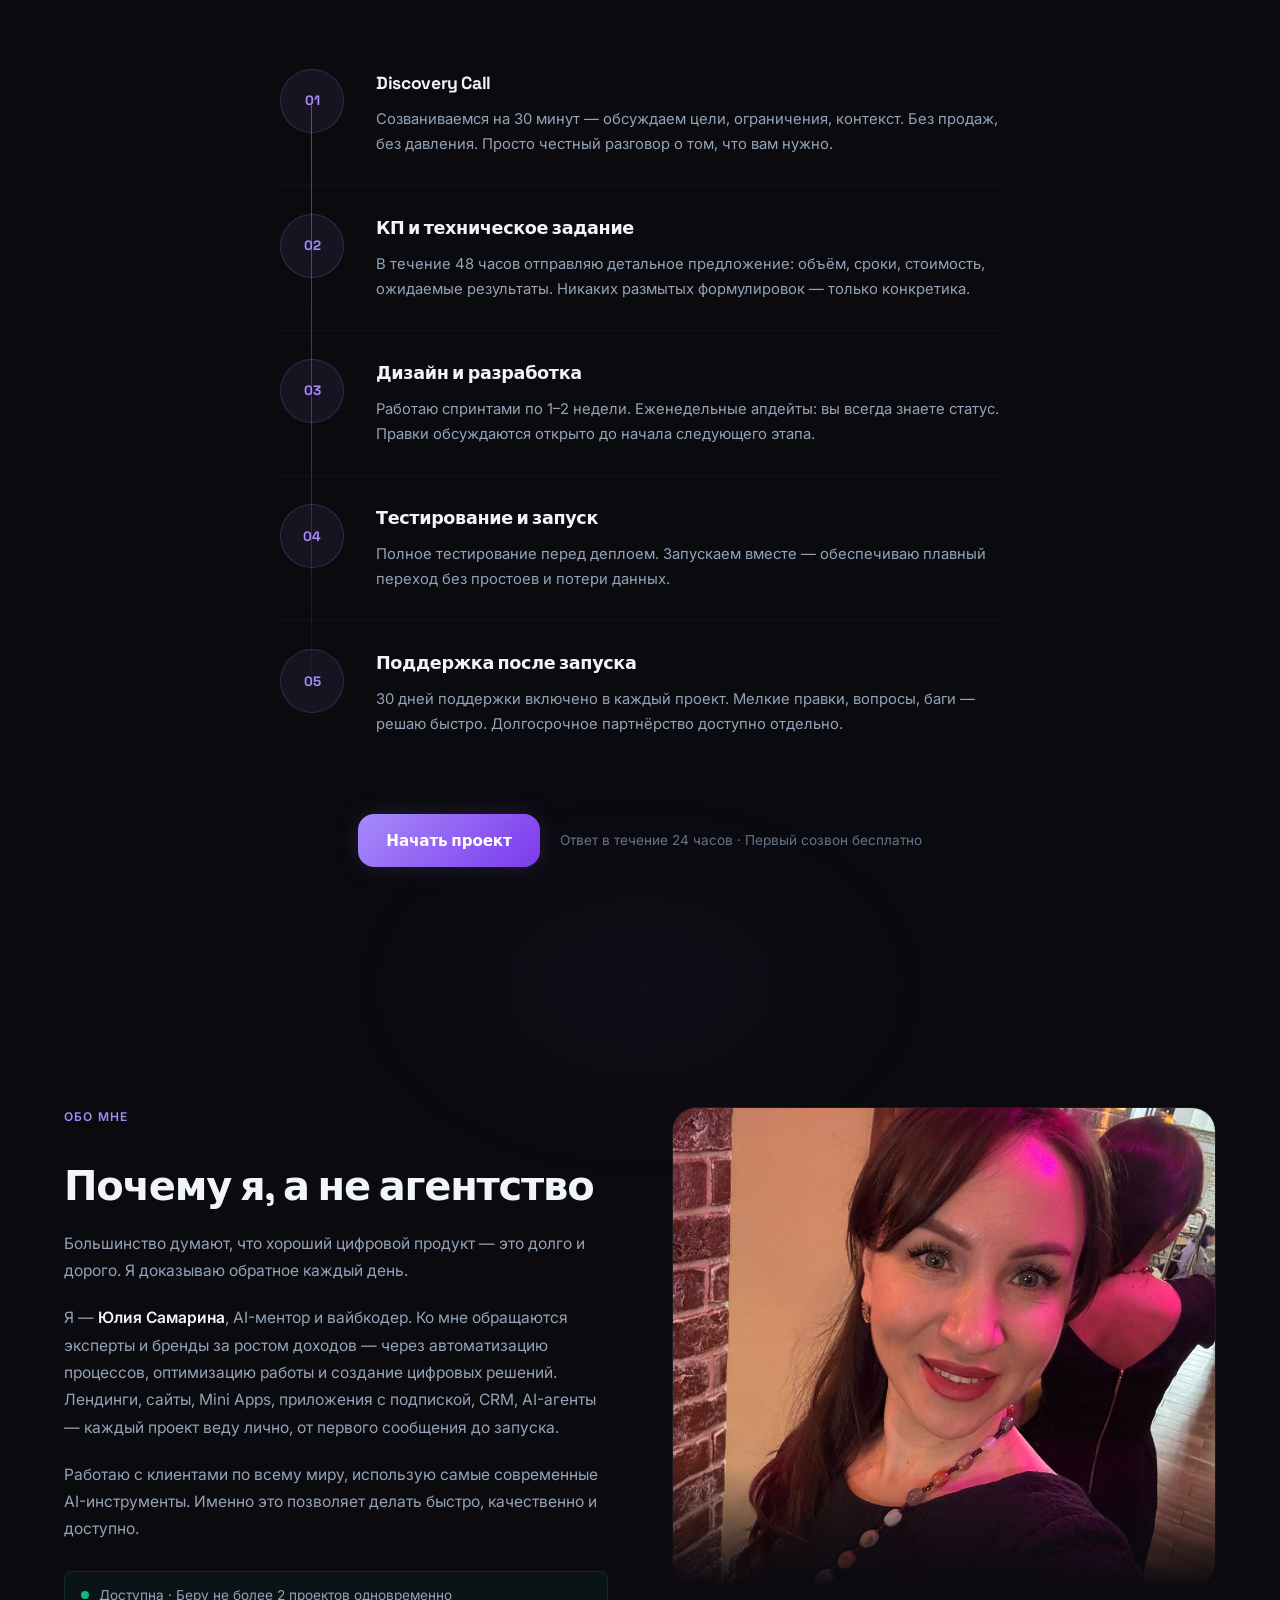
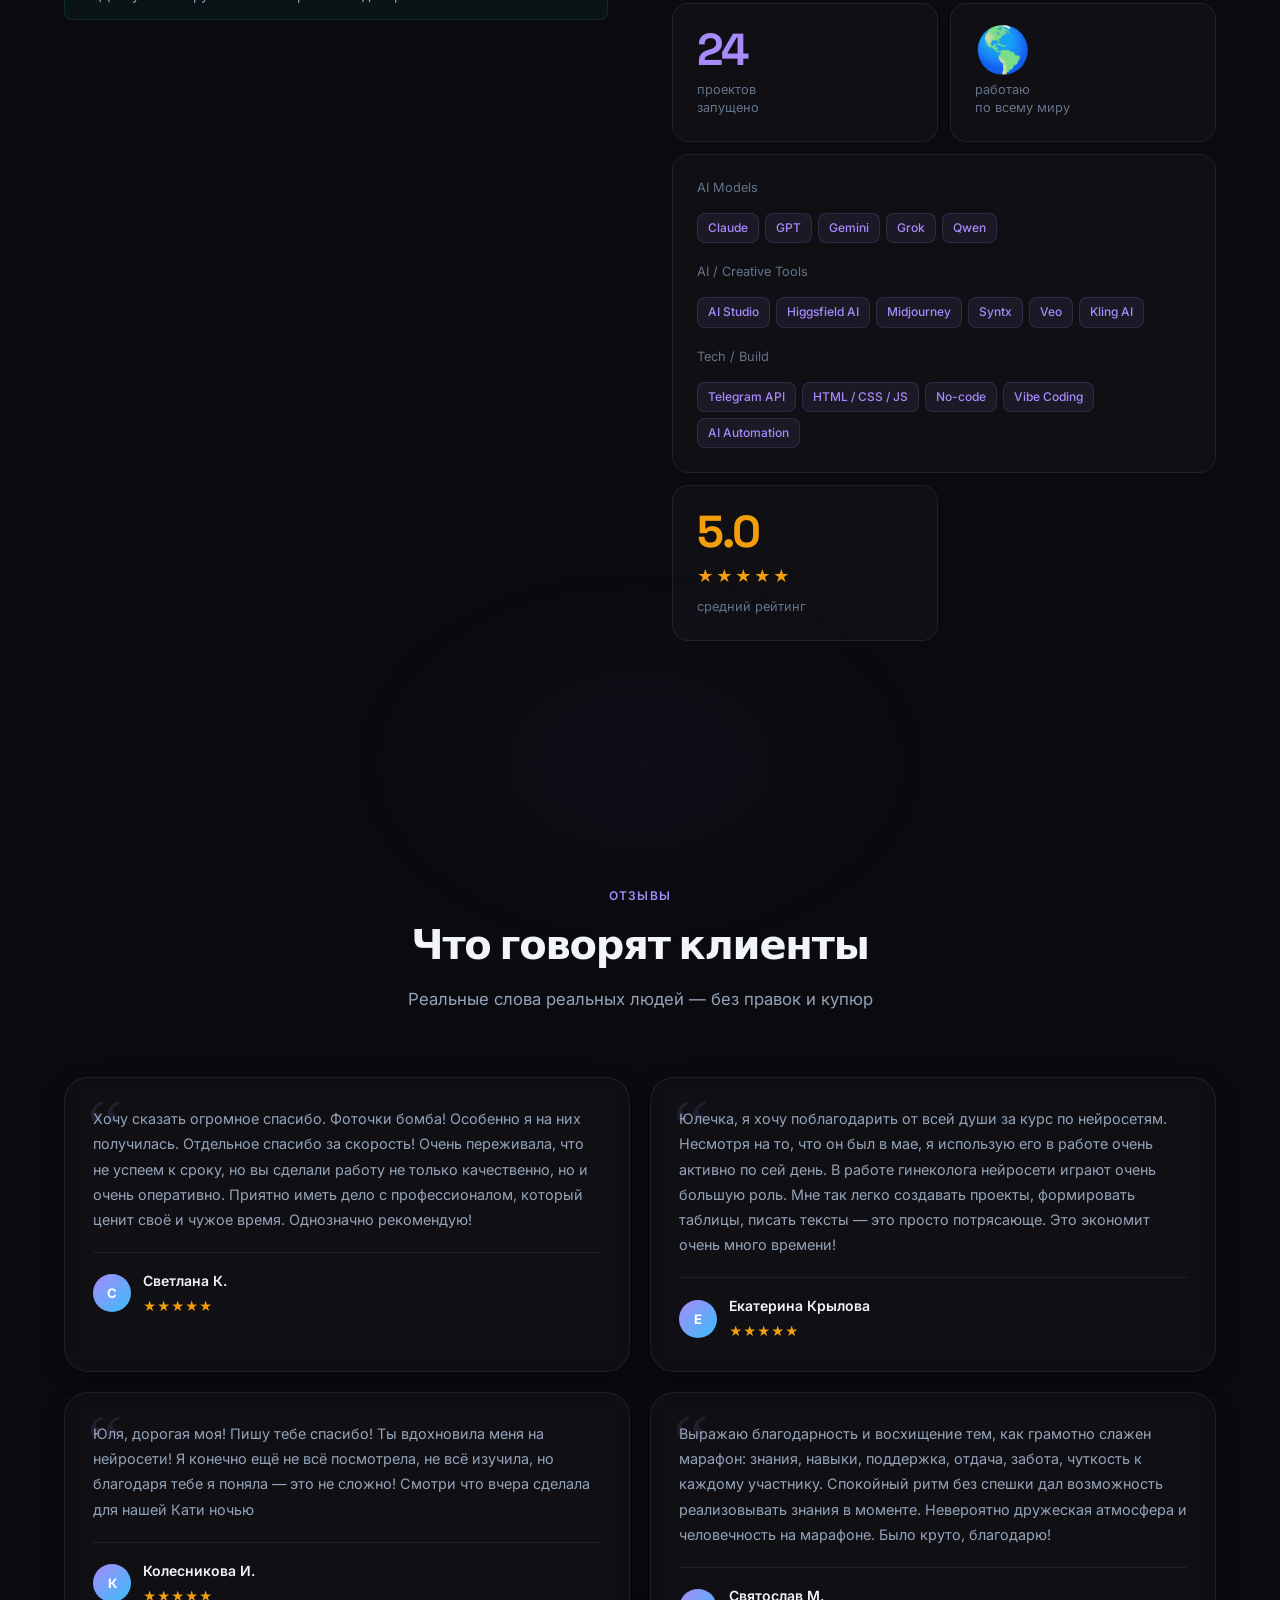
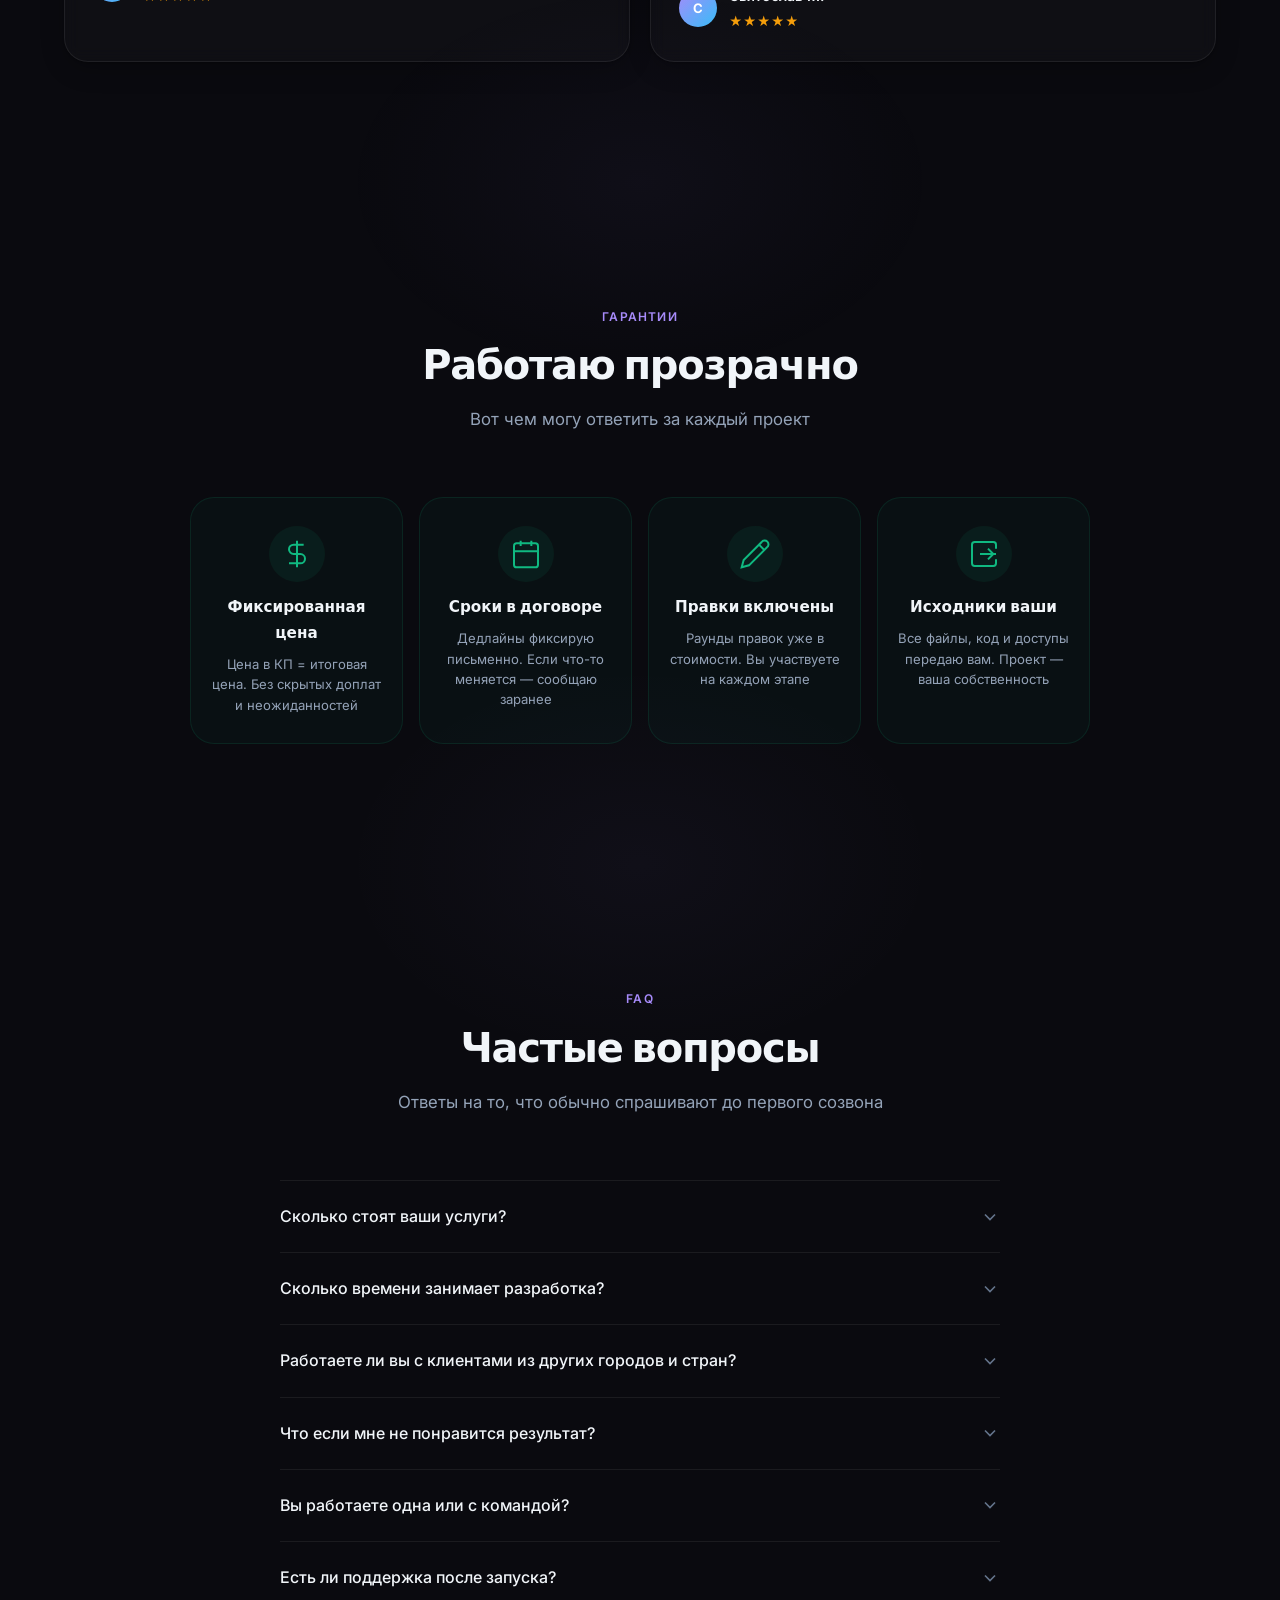
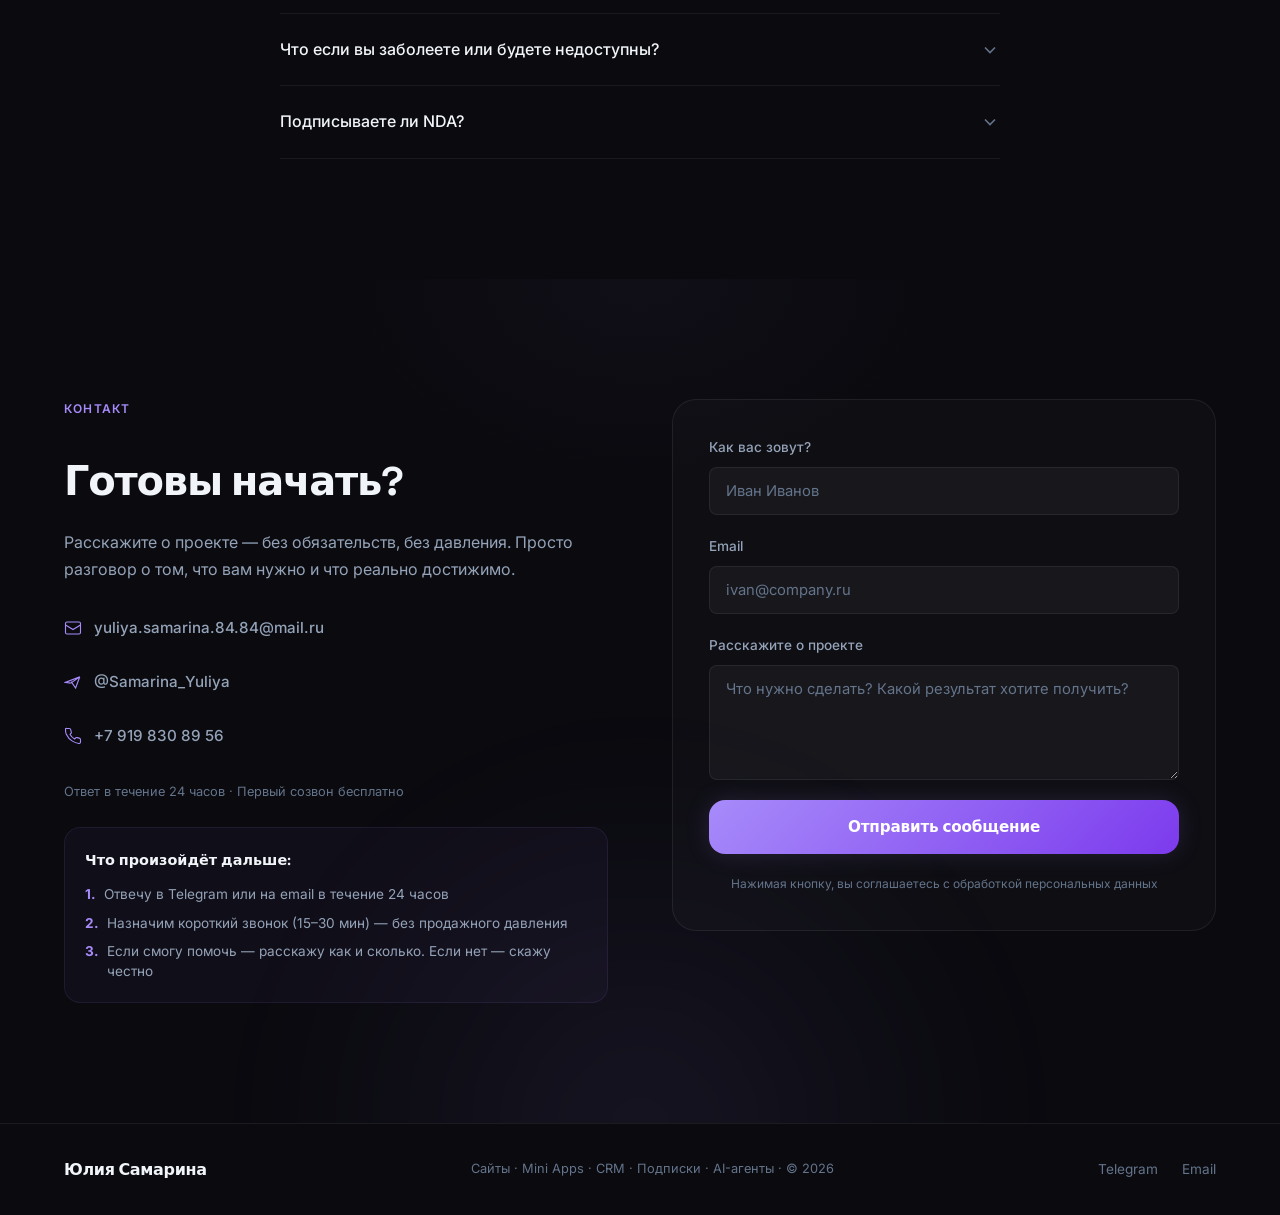
==== commit 8acf31c2: "Add bot webhook, free guide page, update hero and offer texts - Landing: hero title → "Юлия Самарина" ====
--- a/index.html
+++ b/index.html
@@ -4,7 +4,7 @@
   <meta charset="UTF-8" />
   <meta name="viewport" content="width=device-width, initial-scale=1.0" />
   <title>Юлия Самарина — AI-ментор для экспертов и брендов | Сайты, Mini Apps, AI-агенты</title>
-  <meta name="description" content="AI-ментор для экспертов и брендов, вайбкодер. Лендинги от 5 000 ₽, сайты, Telegram Mini Apps, CRM, AI-агенты. Работаю по всему миру." />
+  <meta name="description" content="AI-ментор для экспертов и брендов. Помогаю внедрять нейросети в бизнес, автоматизировать процессы и создавать цифровые решения. Сайты, Mini Apps, AI-агенты." />
 
   <!-- Open Graph -->
   <meta property="og:title" content="Юлия Самарина — AI-ментор | Сайты, Mini Apps, AI-агенты" />
@@ -1791,11 +1791,11 @@
         </span>
 
         <h1 class="hero__title reveal">
-          Сайты, Mini Apps, CRM и&nbsp;AI-агенты. Помогаю расти в&nbsp;доходах через автоматизацию, оптимизацию работы и&nbsp;создание цифровых решений
+          Юлия Самарина
         </h1>
 
         <p class="hero__subtitle reveal">
-          <span class="gradient-text">AI-ментор</span> для экспертов и брендов, вайбкодер
+          <span class="gradient-text">AI-ментор</span> для экспертов и&nbsp;брендов. Помогаю внедрять нейросети в&nbsp;бизнес, автоматизировать процессы и&nbsp;создавать цифровые решения, которые дают результат.
         </p>
 
         <div class="hero__actions reveal">
